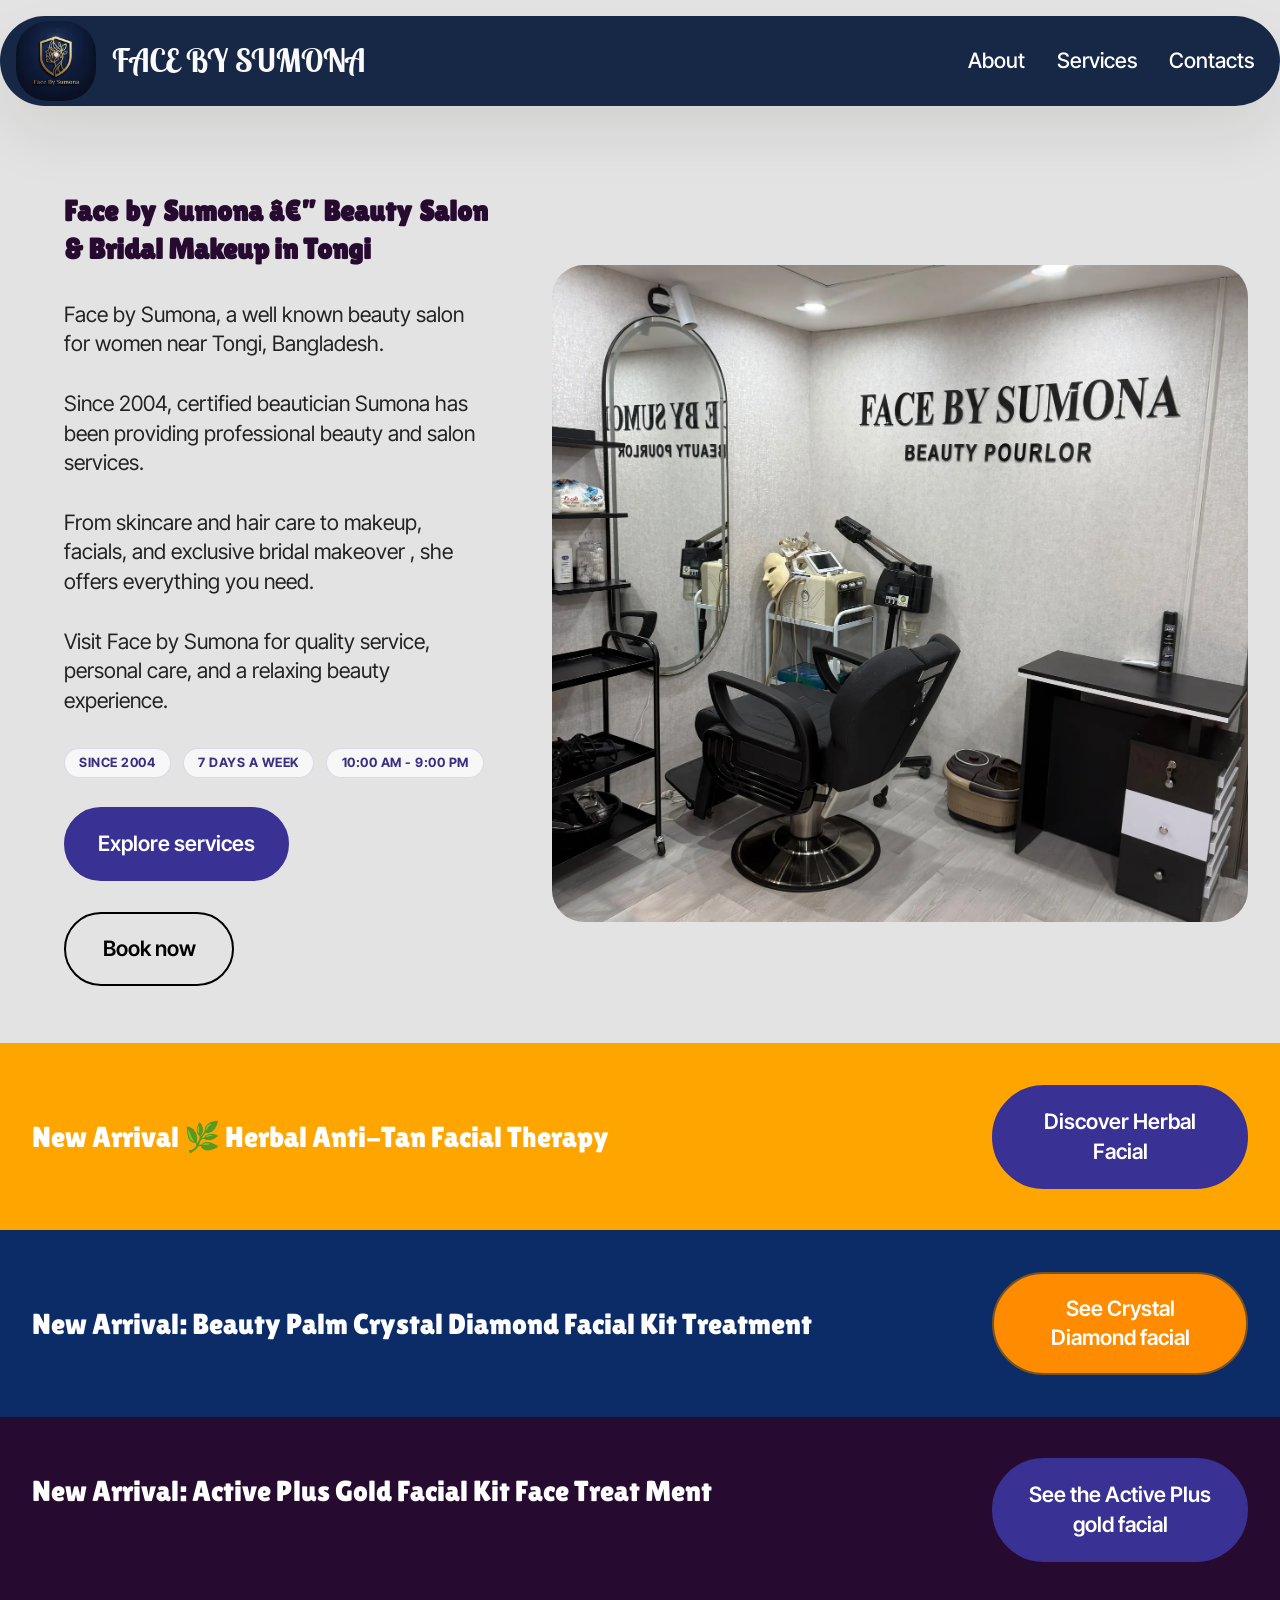
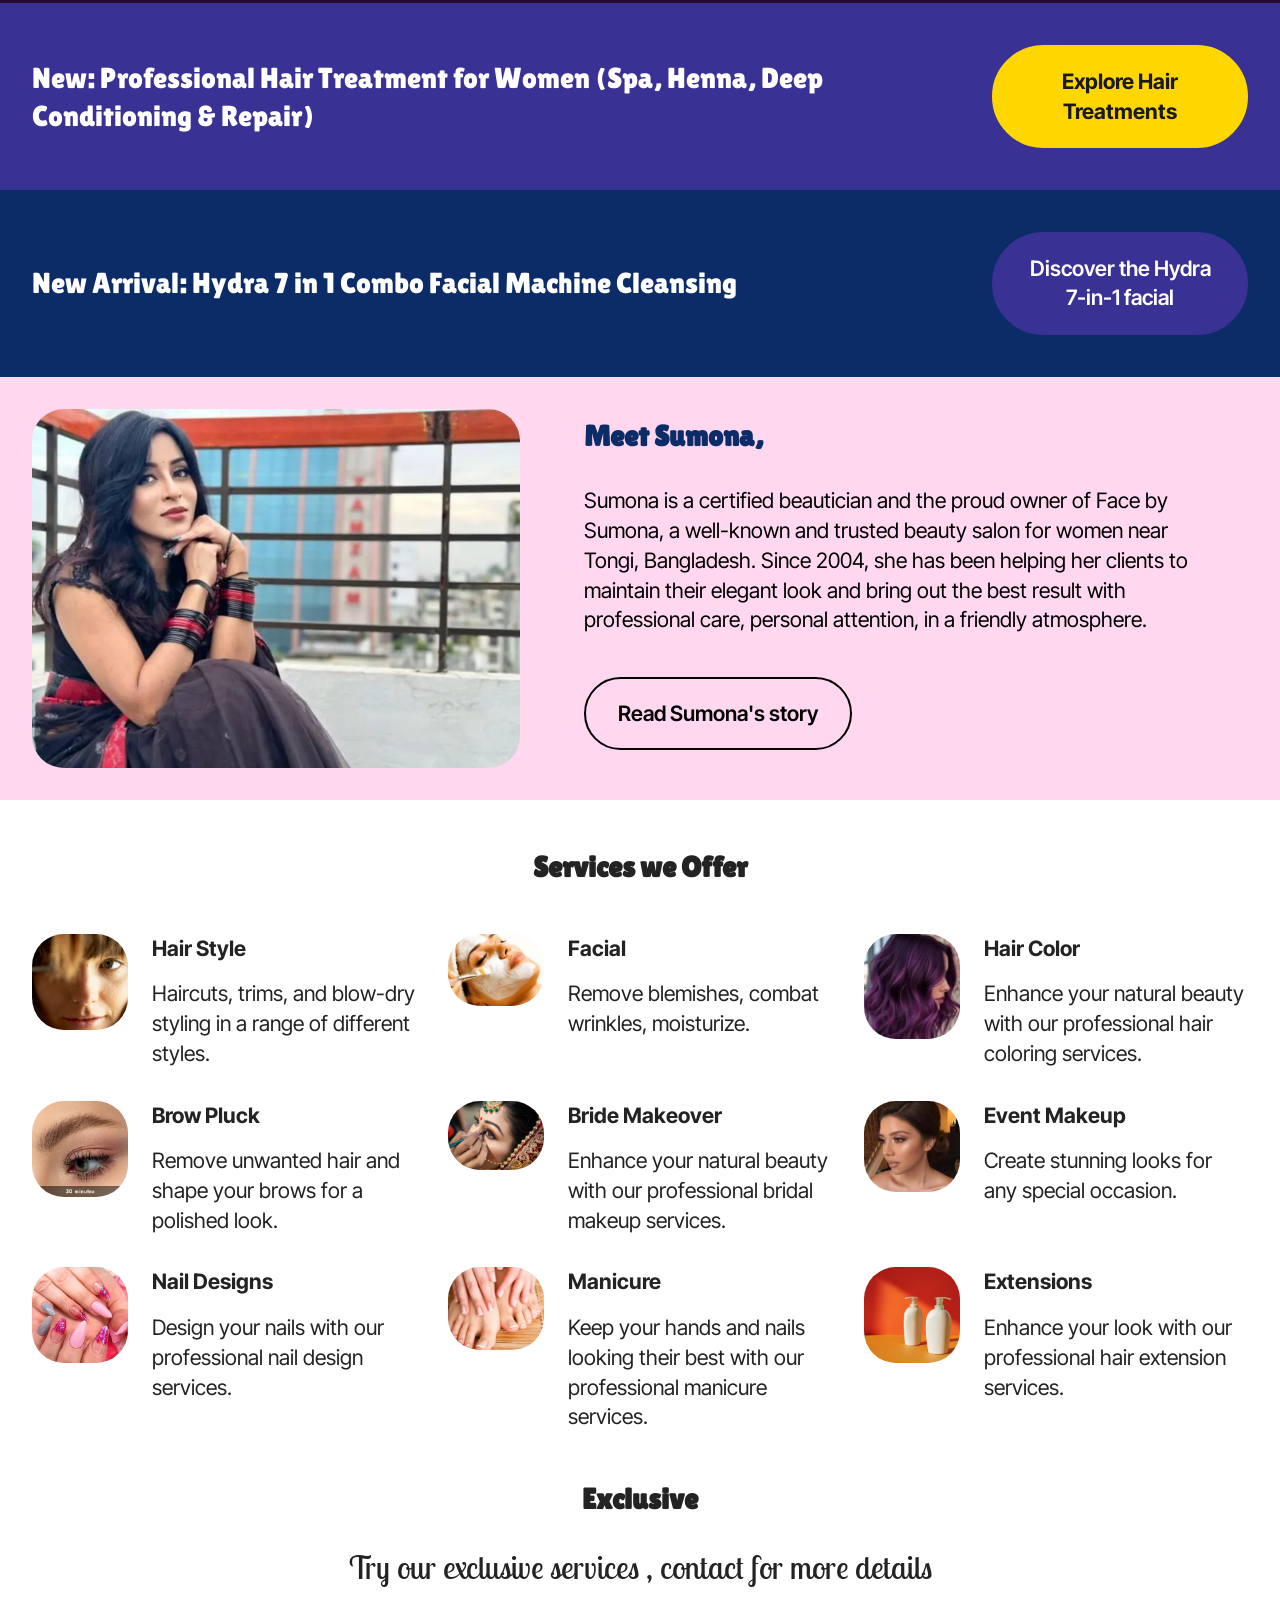
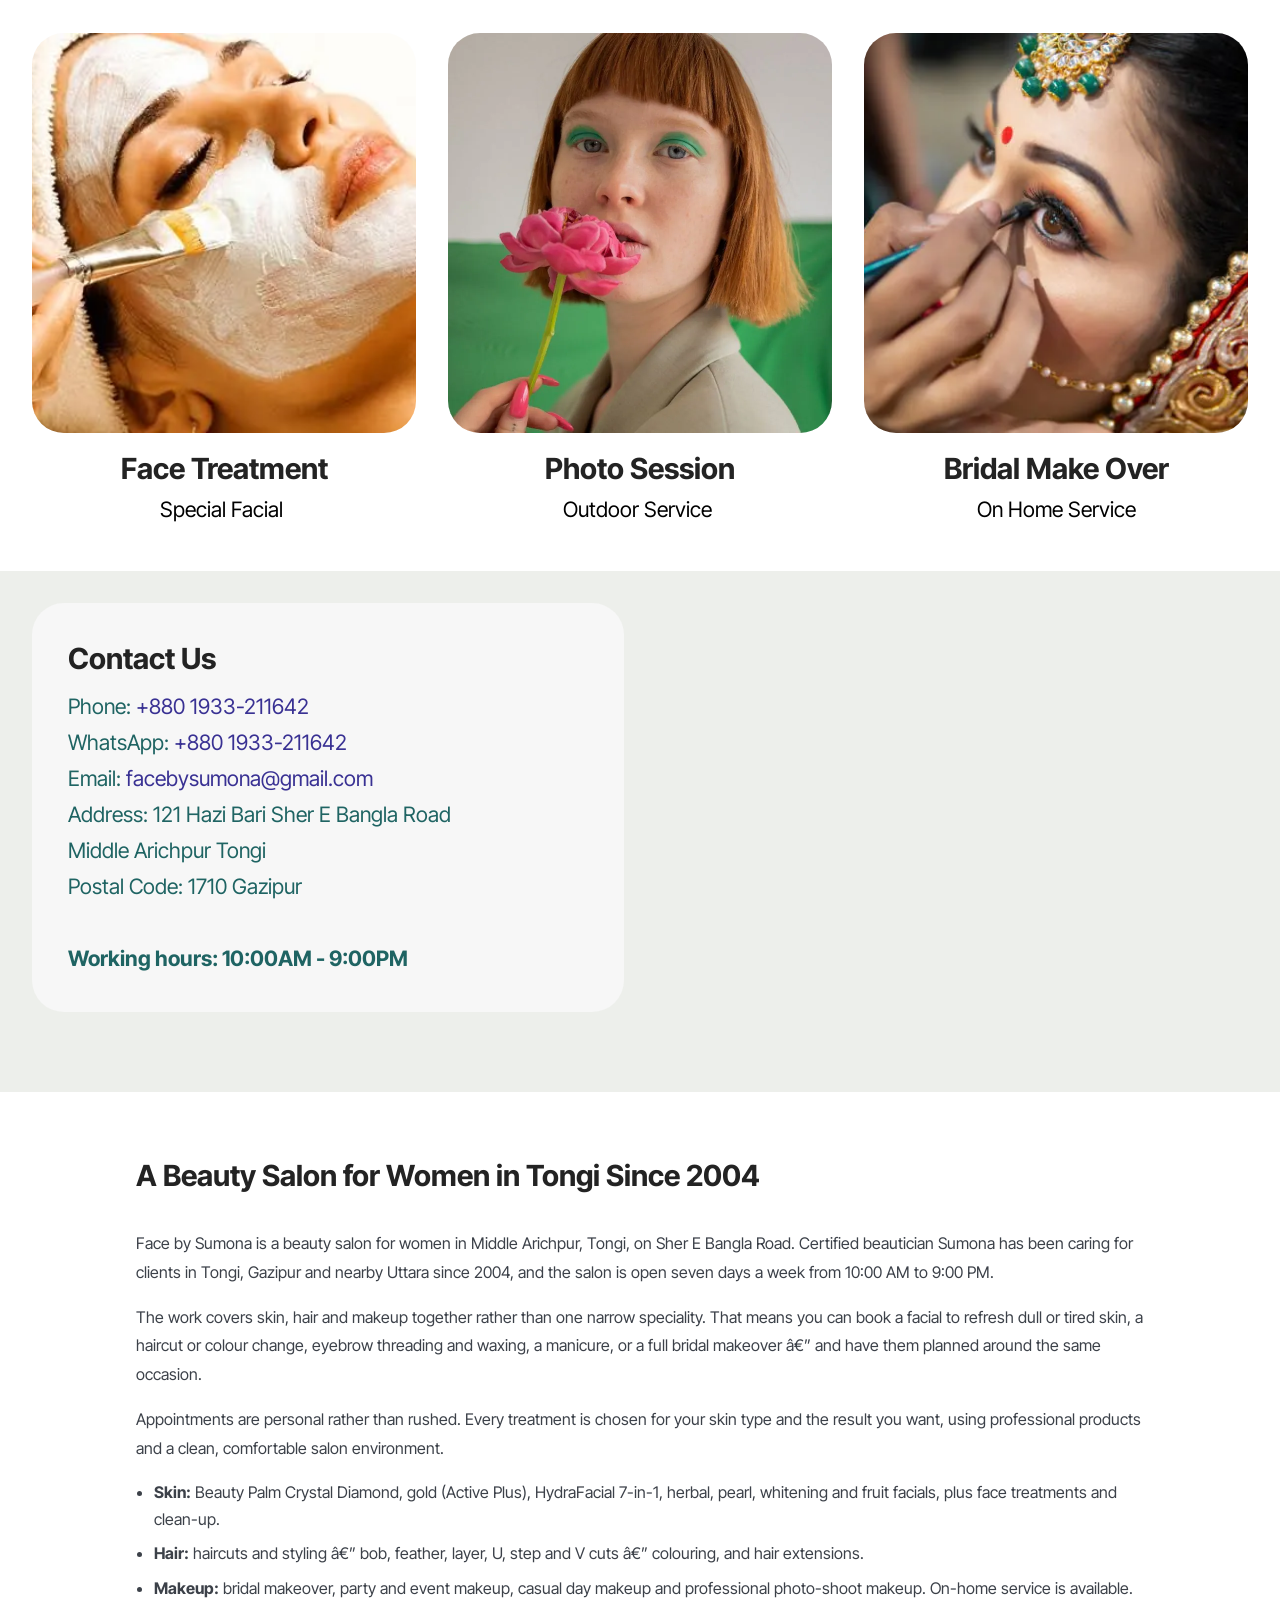
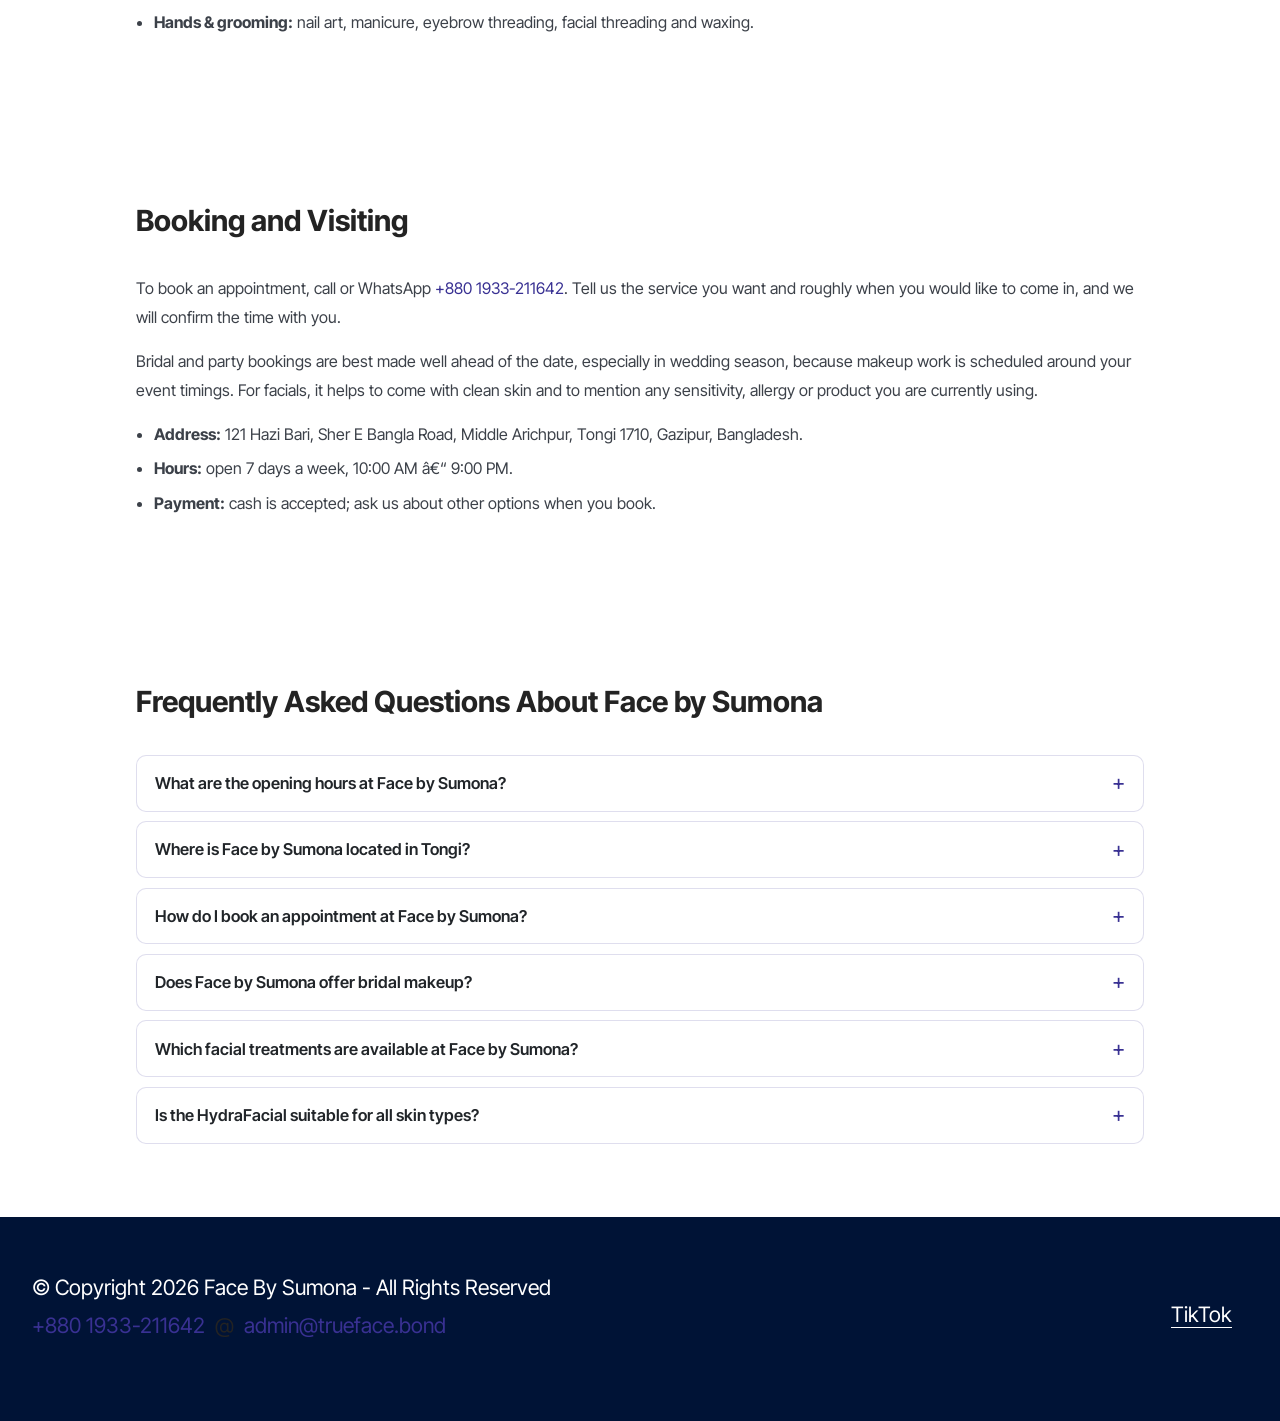
==== index.html @ 672dc18c "Update index.html" ====
<!DOCTYPE html>
<html lang="en">

<head>

  <script src="https://analytics.ahrefs.com/analytics.js" data-key="EdZCg92dt2ti6oQbNUxIqw" async></script><!-- Site made with Face by Sumona v6.1.12, https://# -->
  <meta charset="UTF-8">
  <meta http-equiv="X-UA-Compatible" content="IE=edge">
  <meta name="generator" content="Mobirise v6.1.12, #">
  <meta name="viewport" content="width=device-width, initial-scale=1, minimum-scale=1">
  <meta name="description"
    content="Certified beautician Sumona offers facial treatments, bridal makeover, hair styling and nail care in Middle Arichpur, Tongi. Open 7 days, 10am-9pm. Call today.">
  <style>
    /* --- SEO additions: breadcrumbs, FAQ accordion, owner notes --- */
    /* Any image with width/height attrs must scale proportionally; without
       this the responsive container constrains width while the attribute
       pins height, which distorts the picture. */
    img[height],
    img.w-100,
    img.d-block {
      height: auto;
    }

    /* Sits in normal flow BELOW the hero: the fixed navbar (z-index 1000) would
       otherwise paint over the top of this strip. */
    .fbs-breadcrumb {
      position: relative;
      z-index: 5;
      padding: 13px 16px 13px;
      background: #faf8f4;
      border-top: 1px solid rgba(57, 49, 147, .08);
      border-bottom: 1px solid rgba(57, 49, 147, .10);
    }

    .fbs-breadcrumb ol {
      list-style: none;
      display: flex;
      flex-wrap: wrap;
      gap: .4rem;
      margin: 0 auto;
      padding: 0;
      max-width: 1140px;
      font: 500 .82rem/1.6 "Inter Tight", system-ui, sans-serif;
    }

    .fbs-breadcrumb li+li::before {
      content: "\203A";
      margin: 0 .45rem;
      color: #9aa0a6;
    }

    .fbs-breadcrumb a {
      color: #393193;
      text-decoration: none;
    }

    .fbs-breadcrumb a:hover,
    .fbs-breadcrumb a:focus {
      text-decoration: underline;
    }

    .fbs-breadcrumb [aria-current="page"] {
      color: #5c6169;
    }

    .fbs-faq {
      width: 100%;
    }

    .fbs-faq details {
      border: 1px solid rgba(57, 49, 147, .16);
      border-radius: 10px;
      margin-bottom: .6rem;
      background: #fff;
      overflow: hidden;
    }

    .fbs-faq summary {
      cursor: pointer;
      padding: .95rem 1.1rem;
      font-weight: 600;
      font-size: 1.02rem;
      color: #212529;
      list-style: none;
      position: relative;
      padding-right: 2.6rem;
    }

    .fbs-faq summary::-webkit-details-marker {
      display: none;
    }

    .fbs-faq summary::after {
      content: "+";
      position: absolute;
      right: 1.1rem;
      top: 50%;
      transform: translateY(-50%);
      font-size: 1.35rem;
      line-height: 1;
      color: #393193;
      font-weight: 400;
    }

    .fbs-faq details[open] summary::after {
      content: "\2212";
    }

    .fbs-faq details[open] summary {
      border-bottom: 1px solid rgba(57, 49, 147, .12);
    }

    .fbs-faq .fbs-answer {
      padding: .9rem 1.1rem;
      margin: 0;
      font-size: .97rem;
      line-height: 1.75;
      color: #3c4149;
    }

    .fbs-faq summary:focus-visible {
      outline: 2px solid #393193;
      outline-offset: 2px;
    }

    .fbs-prose p {
      font-size: 1rem;
      line-height: 1.8;
      color: #3c4149;
    }

    .fbs-prose h3 {
      font-size: 1.28rem;
      margin: 1.6rem 0 .6rem;
      color: #212529;
    }

    .fbs-prose ul {
      padding-left: 1.15rem;
    }

    .fbs-prose li {
      margin-bottom: .45rem;
      line-height: 1.7;
      color: #3c4149;
    }

    .fbs-note {
      border-left: 4px solid #393193;
      background: #f4f3fb;
      padding: .95rem 1.1rem;
      border-radius: 0 8px 8px 0;
      margin: 1.2rem 0;
      font-size: .97rem;
      line-height: 1.7;
      color: #33384a;
    }

    .fbs-cta-row {
      display: flex;
      flex-wrap: wrap;
      gap: .7rem;
      margin-top: 1.4rem;
    }

    /* The added prose/FAQ blocks use custom cids, so the theme's per-section
       padding rule never matched them: every Mobirise section around them was
       inset from the page edge while these hugged it. Restore the standard
       vertical rhythm for these blocks only. */
    section.content13[class*="cid-"]:not([class*="cid-vv"]) {
      padding-top: 64px;
      padding-bottom: 64px;
    }

    /* Breadcrumb now sits directly beneath the fixed navbar, so clear its height. */
    .fbs-breadcrumb-top {
      margin-top: 106px;
    }

    @media (max-width: 767px) {
      .fbs-breadcrumb-top {
        margin-top: 78px;
      }
    }
  </style>
  <!-- ================= SEO: canonical + social + icons ================= -->
  <link rel="canonical" href="https://www.trueface.bond/">
  <meta name="robots" content="index, follow, max-image-preview:large, max-snippet:-1">
  <meta name="theme-color" content="#393193">
  <link rel="icon" href="favicon.ico" sizes="any">
  <link rel="icon" type="image/svg+xml" href="assets/favicon/favicon.svg">
  <link rel="icon" type="image/png" sizes="32x32" href="assets/favicon/favicon-32x32.png">
  <link rel="icon" type="image/png" sizes="16x16" href="assets/favicon/favicon-16x16.png">
  <link rel="apple-touch-icon" sizes="180x180" href="assets/favicon/apple-touch-icon.png">
  <meta property="og:type" content="website">
  <meta property="og:site_name" content="Face by Sumona">
  <meta property="og:locale" content="en_US">
  <meta property="og:title" content="Face by Sumona | Beauty Salon &amp; Bridal Makeup, Tongi">
  <meta property="og:description"
    content="Certified beautician Sumona offers facial treatments, bridal makeover, hair styling and nail care in Middle Arichpur, Tongi.">
  <meta property="og:url" content="https://www.trueface.bond/">
  <meta property="og:image" content="https://www.trueface.bond/assets/images/og-image.jpg">
  <meta property="og:image:width" content="1200">
  <meta property="og:image:height" content="630">
  <meta property="og:image:alt" content="Face by Sumona - beauty salon and bridal makeup in Tongi, Gazipur">
  <meta name="twitter:card" content="summary_large_image">
  <meta name="twitter:title" content="Face by Sumona | Beauty Salon &amp; Bridal Makeup, Tongi">
  <meta name="twitter:description"
    content="Certified beautician Sumona offers facial treatments, bridal makeover, hair styling and nail care in Middle Arichpur, Tongi.">
  <meta name="twitter:image" content="https://www.trueface.bond/assets/images/og-image.jpg">

  <!-- ================= STRUCTURED DATA (JSON-LD) =================
       OWNER ACTION REQUIRED - two values were intentionally left empty
       rather than guessed:
         1. "sameAs"  in the BeautySalon block is []. Add the salon's real
            profile URLs, e.g. ["https://www.facebook.com/<page>",
            "https://www.instagram.com/<handle>", "https://www.tiktok.com/@sumonaislam408"].
            (The TikTok URL on the live site is already confirmed.)
         2. "geo" is omitted entirely. Add it only with the verified
            latitude/longitude from the Google Business Profile pin:
               "geo": { "@type": "GeoCoordinates",
                        "latitude": 00.000000, "longitude": 00.000000 }
       Do not invent review counts or ratings - fabricated aggregateRating
       markup violates Google's structured data guidelines.
       ============================================================ -->
  <script type="application/ld+json">
{
  "@context": "https://schema.org",
  "@graph": [
    {
      "@type": "BeautySalon",
      "@id": "https://www.trueface.bond/#beautysalon",
      "name": "Face by Sumona",
      "alternateName": "Face By Sumona Beauty Salon",
      "url": "https://www.trueface.bond/",
      "logo": "https://www.trueface.bond/assets/images/ghostwriter-1789574933627.png",
      "image": [
        "https://www.trueface.bond/assets/images/img-20260916-wa0030.webp",
        "https://www.trueface.bond/assets/images/img-20260924-wa0008-1171x878.webp",
        "https://www.trueface.bond/assets/images/hydra-machine-combo-fbs-1280x960.webp"
      ],
      "description": "Face by Sumona is a beauty salon for women in Middle Arichpur, Tongi, Gazipur. Certified beautician Sumona has offered facial treatments, hair styling, makeup and bridal makeover since 2004.",
      "telephone": "+8801933211642",
      "email": "facebysumona@gmail.com",
      "foundingDate": "2004",
      "founder": {
        "@type": "Person",
        "name": "Sumona"
      },
      "address": {
        "@type": "PostalAddress",
        "streetAddress": "121 Hazi Bari, Sher E Bangla Road",
        "addressLocality": "Middle Arichpur, Tongi",
        "addressRegion": "Gazipur",
        "postalCode": "1710",
        "addressCountry": "BD"
      },
      "areaServed": [
        {
          "@type": "City",
          "name": "Tongi"
        },
        {
          "@type": "City",
          "name": "Gazipur"
        },
        {
          "@type": "City",
          "name": "Uttara"
        },
        {
          "@type": "City",
          "name": "Dhaka"
        }
      ],
      "openingHoursSpecification": [
        {
          "@type": "OpeningHoursSpecification",
          "dayOfWeek": "Monday",
          "opens": "10:00",
          "closes": "21:00"
        },
        {
          "@type": "OpeningHoursSpecification",
          "dayOfWeek": "Tuesday",
          "opens": "10:00",
          "closes": "21:00"
        },
        {
          "@type": "OpeningHoursSpecification",
          "dayOfWeek": "Wednesday",
          "opens": "10:00",
          "closes": "21:00"
        },
        {
          "@type": "OpeningHoursSpecification",
          "dayOfWeek": "Thursday",
          "opens": "10:00",
          "closes": "21:00"
        },
        {
          "@type": "OpeningHoursSpecification",
          "dayOfWeek": "Friday",
          "opens": "10:00",
          "closes": "21:00"
        },
        {
          "@type": "OpeningHoursSpecification",
          "dayOfWeek": "Saturday",
          "opens": "10:00",
          "closes": "21:00"
        },
        {
          "@type": "OpeningHoursSpecification",
          "dayOfWeek": "Sunday",
          "opens": "10:00",
          "closes": "21:00"
        }
      ],
      "currenciesAccepted": "BDT",
      "sameAs": [],
      "hasOfferCatalog": {
        "@type": "OfferCatalog",
        "name": "Beauty & Salon Services at Face by Sumona",
        "itemListElement": [
          {
            "@type": "Offer",
            "position": 1,
            "itemOffered": {
              "@type": "Service",
              "name": "Beauty Palm Crystal Diamond Facial",
              "description": "5-step crystal diamond facial kit that deeply cleanses, gently exfoliates, and nourishes tired skin for a luminous diamond glow."
            }
          },
          {
            "@type": "Offer",
            "position": 2,
            "itemOffered": {
              "@type": "Service",
              "name": "Gold Facial (Active Plus)",
              "description": "Active Plus gold facial helps refresh and brighten the skin, giving it a soft, radiant appearance."
            }
          },
          {
            "@type": "Offer",
            "position": 3,
            "itemOffered": {
              "@type": "Service",
              "name": "HydraFacial (7-in-1)",
              "description": "HydraFacial deeply cleanses pores, removes impurities, and delivers essential nutrients directly to the skin."
            }
          },
          {
            "@type": "Offer",
            "position": 3,
            "itemOffered": {
              "@type": "Service",
              "name": "Herbal Facial",
              "description": "An herbal facial uses gentle herbal ingredients to cleanse and soothe the skin."
            }
          },
          {
            "@type": "Offer",
            "position": 4,
            "itemOffered": {
              "@type": "Service",
              "name": "Pearl Facial",
              "description": "A pearl facial helps improve the skin's brightness and gives it a smooth, glowing look."
            }
          },
          {
            "@type": "Offer",
            "position": 5,
            "itemOffered": {
              "@type": "Service",
              "name": "Whitening Facial",
              "description": "Designed to cleanse dull-looking skin and improve its overall brightness."
            }
          },
          {
            "@type": "Offer",
            "position": 6,
            "itemOffered": {
              "@type": "Service",
              "name": "Fruit Facial",
              "description": "Fruit facials use fruit-based products to gently cleanse and nourish the skin."
            }
          },
          {
            "@type": "Offer",
            "position": 7,
            "itemOffered": {
              "@type": "Service",
              "name": "Haircut & Styling",
              "description": "Haircuts, trims, and blow-dry styling in a range of different styles."
            }
          },
          {
            "@type": "Offer",
            "position": 8,
            "itemOffered": {
              "@type": "Service",
              "name": "Hair Treatment for Women",
              "description": "Hair spa, henna conditioning, hair repair, and deep conditioning treatments to restore softness, health, and shine."
            }
          },
          {
            "@type": "Offer",
            "position": 9,
            "itemOffered": {
              "@type": "Service",
              "name": "Hair Colour",
              "description": "Professional hair colouring services to enhance your natural look."
            }
          },
          {
            "@type": "Offer",
            "position": 9,
            "itemOffered": {
              "@type": "Service",
              "name": "Bridal Makeover",
              "description": "Bridal makeup tailored to your style and outfit, including on-home service."
            }
          },
          {
            "@type": "Offer",
            "position": 10,
            "itemOffered": {
              "@type": "Service",
              "name": "Party & Event Makeup",
              "description": "Polished makeup for weddings, parties and special occasions."
            }
          },
          {
            "@type": "Offer",
            "position": 11,
            "itemOffered": {
              "@type": "Service",
              "name": "Nail Art & Manicure",
              "description": "Professional nail design and manicure services."
            }
          },
          {
            "@type": "Offer",
            "position": 12,
            "itemOffered": {
              "@type": "Service",
              "name": "Threading & Waxing",
              "description": "Eyebrow threading, facial threading and waxing services."
            }
          },
          {
            "@type": "Offer",
            "position": 13,
            "itemOffered": {
              "@type": "Service",
              "name": "Face Treatment",
              "description": "A special facial treatment that cleanses, refreshes and nourishes the skin."
            }
          }
        ]
      }
    },
    {
      "@type": "WebSite",
      "@id": "https://www.trueface.bond/#website",
      "url": "https://www.trueface.bond/",
      "name": "Face by Sumona",
      "inLanguage": "en",
      "publisher": {
        "@id": "https://www.trueface.bond/#beautysalon"
      }
    },
    {
      "@type": "WebPage",
      "@id": "https://www.trueface.bond/#webpage",
      "url": "https://www.trueface.bond/",
      "name": "Face by Sumona | Beauty Salon & Bridal Makeup, Tongi",
      "description": "Certified beautician Sumona offers facial treatments, bridal makeover, hair styling and nail care in Middle Arichpur, Tongi. Open 7 days, 10am-9pm. Call today.",
      "inLanguage": "en",
      "isPartOf": {
        "@id": "https://www.trueface.bond/#website"
      },
      "about": {
        "@id": "https://www.trueface.bond/#beautysalon"
      }
    },
    {
      "@type": "FAQPage",
      "@id": "https://www.trueface.bond/#faq",
      "mainEntity": [
        {
          "@type": "Question",
          "name": "What are the opening hours at Face by Sumona?",
          "acceptedAnswer": {
            "@type": "Answer",
            "text": "Face by Sumona is open 7 days a week, from 10:00 AM to 9:00 PM."
          }
        },
        {
          "@type": "Question",
          "name": "Where is Face by Sumona located in Tongi?",
          "acceptedAnswer": {
            "@type": "Answer",
            "text": "Face by Sumona is at 121 Hazi Bari, Sher E Bangla Road, Middle Arichpur, Tongi, Gazipur 1710, Bangladesh."
          }
        },
        {
          "@type": "Question",
          "name": "How do I book an appointment at Face by Sumona?",
          "acceptedAnswer": {
            "@type": "Answer",
            "text": "Call or WhatsApp +880 1933-211642, or send a message through the contact form on this website."
          }
        },
        {
          "@type": "Question",
          "name": "Does Face by Sumona offer bridal makeup?",
          "acceptedAnswer": {
            "@type": "Answer",
            "text": "Yes. Bridal makeover and party or event makeup are available, including on-home service."
          }
        },
        {
          "@type": "Question",
          "name": "Which facial treatments are available at Face by Sumona?",
          "acceptedAnswer": {
            "@type": "Answer",
            "text": "Gold (Active Plus), HydraFacial 7-in-1, herbal, pearl, whitening and fruit facials are all offered."
          }
        },
        {
          "@type": "Question",
          "name": "Is the HydraFacial suitable for all skin types?",
          "acceptedAnswer": {
            "@type": "Answer",
            "text": "The Hydra machine works differently for different skin types. People with sensitive or dry skin should patch test first and follow the recommended frequency to help reduce the risk of irritation."
          }
        }
      ]
    }
  ]
}
  </script>
  <!-- ================= /SEO ================= -->


  <title>Face by Sumona | Beauty Salon &amp; Bridal Makeup, Tongi</title>
  <link rel="stylesheet" href="assets/bootstrap/css/bootstrap.min.css">
  <link rel="stylesheet" href="assets/web/assets/gdpr-plugin/gdpr-styles.css">
  <link rel="stylesheet" href="assets/dropdown/css/style.css">
  <link rel="stylesheet" href="assets/theme/css/style.css">
  <link rel="preload" href="https://fonts.googleapis.com/css?family=Lobster+Two:400,400i,700,700i&display=swap"
    as="style" onload="this.onload=null;this.rel='stylesheet'">
  <noscript>
    <link rel="stylesheet" href="https://fonts.googleapis.com/css?family=Lobster+Two:400,400i,700,700i&display=swap">
  </noscript>
  <link rel="preload" href="https://fonts.googleapis.com/css?family=Lilita+One:400&display=swap" as="style"
    onload="this.onload=null;this.rel='stylesheet'">
  <noscript>
    <link rel="stylesheet" href="https://fonts.googleapis.com/css?family=Lilita+One:400&display=swap">
  </noscript>
  <link rel="preload"
    href="https://fonts.googleapis.com/css?family=Inter+Tight:100,200,300,400,500,600,700,800,900,100i,200i,300i,400i,500i,600i,700i,800i,900i&display=swap"
    as="style" onload="this.onload=null;this.rel='stylesheet'">
  <noscript>
    <link rel="stylesheet"
      href="https://fonts.googleapis.com/css?family=Inter+Tight:100,200,300,400,500,600,700,800,900,100i,200i,300i,400i,500i,600i,700i,800i,900i&display=swap">
  </noscript>
  <link rel="preload" as="style" href="assets/mobirise/css/mbr-additional.css?v=hUKf8i">
  <link rel="stylesheet" href="assets/mobirise/css/mbr-additional.css?v=hUKf8i" type="text/css">



<!-- Google tag (gtag.js) -->
<script async src="https://www.googletagmanager.com/gtag/js?id=G-GPD9XNZW9E"></script>
<script>
  window.dataLayer = window.dataLayer || [];
  function gtag(){dataLayer.push(arguments);}
  gtag('js', new Date());

  gtag('config', 'G-GPD9XNZW9E');
</script>
</head>

<body>

  <section data-bs-version="5.1" class="menu menu5 cid-vvpd3sa6Dy" once="menu" id="menu05-h">


    <nav class="navbar navbar-dropdown navbar-fixed-top navbar-expand-lg">
      <div class="container">
        <div class="navbar-brand">
          <span class="navbar-logo">

            <a href="/"><img src="assets/images/ghostwriter-1789574933627.png" alt="Face by Sumona logo"
                style="height: 5rem;" width="1024" height="1024" decoding="async"></a>

          </span>
          <span class="navbar-caption-wrap"><a class="navbar-caption new-font text-white display-1"
              href="https://www.trueface.bond">FACE BY SUMONA</a></span>
        </div>
        <button class="navbar-toggler" type="button" data-toggle="collapse" data-bs-toggle="collapse"
          data-target="#navbarSupportedContent" data-bs-target="#navbarSupportedContent"
          aria-controls="navbarNavAltMarkup" aria-expanded="false" aria-label="Toggle navigation">
          <div class="hamburger">
            <span></span>
            <span></span>
            <span></span>
            <span></span>
          </div>
        </button>
        <div class="collapse navbar-collapse" id="navbarSupportedContent">
          <ul class="navbar-nav nav-dropdown nav-right" data-app-modern-menu="true">
            <li class="nav-item">
              <a class="nav-link link text-secondary text-primary display-4" href="about.html">About</a>
            </li>
            <li class="nav-item">
              <a class="nav-link link text-secondary text-primary display-4" href="services.html"
                aria-expanded="false">Services</a>
            </li>
            <li class="nav-item">
              <a class="nav-link link text-secondary display-4" href="contact.html">Contacts</a>
            </li>
          </ul>

        </div>
      </div>
    </nav>
  </section>

  <section data-bs-version="5.1" class="header1 cid-vvoWuPn2aS" id="header01-d">





    <div class="container-fluid">
      <div class="row justify-content-center">
        <div class="col-12 col-md-12 col-lg-7 image-wrapper">
          <img class="w-100" src="assets/images/img-20260916-wa0030.webp"
            alt="Interior of Face by Sumona beauty salon in Tongi with a styling chair, mirror and facial treatment equipment"
            width="1600" height="1511" decoding="async">
        </div>
        <div class="col-12 col-lg col-md-12">
          <div class="text-wrapper align-left">
            <h1 class="mbr-section-title mbr-fonts-style mb-4 display-2"><strong>Face by Sumona â€” Beauty Salon &amp;
                Bridal Makeup in Tongi</strong></h1>
            <p class="mbr-text mbr-fonts-style mb-4 display-7">Face by Sumona, a well known beauty salon for women near
              Tongi, Bangladesh.
              <br>
              <br>Since 2004, certified beautician Sumona has been providing professional beauty and salon services.
              <br>
              <br>From skincare and hair care to makeup, facials, and exclusive bridal makeover , she offers everything
              you need.
              <br>
              <br>Visit Face by Sumona for quality service, personal care, and a relaxing beauty experience.
            </p>
            <div class="fbs-trust-row" aria-label="Key salon details">
              <span>Since 2004</span>
              <span>7 days a week</span>
              <span>10:00 AM - 9:00 PM</span>
            </div>
            <div class="mbr-section-btn align-left fbs-hero-actions">
              <a class="btn btn-primary display-7" href="services.html">Explore services</a>
              <a class="btn btn-success-outline display-7" href="contact.html">Book now</a>
            </div>
          </div>
        </div>
      </div>
    </div>
  </section>

  <section data-bs-version="5.1" class="features035 cid-vvYnhjvwjG" id="features035-herbal" style="background-color: orange;">
    <div class="container">
      <div class="row">
        <div class="col-12 col-lg-9 active">
          <div class="item-wrapper">
            <div class="card-box">

              <h4 class="card-text mbr-fonts-style display-2">New Arrival 🌿 Herbal Anti-Tan Facial Therapy

              </h4>
            </div>
          </div>
        </div>
        <div class="col-12 col-lg-3 active">
          <div class="mbr-section-btn"><a class="btn btn-primary display-7"
              style="background-color: green; border-color: green; color: white;"
              href="herbal-facial.html">Discover Herbal Facial</a></div>
        </div>
      </div>
    </div>
  </section>

  <section data-bs-version="5.1" class="features035 cid-vvYnhjvwjG" id="features035-diamond">
    <div class="container">
      <div class="row">
        <div class="col-12 col-lg-9 active">
          <div class="item-wrapper">
            <div class="card-box">
              <h4 class="card-text mbr-fonts-style display-2">New Arrival: Beauty Palm Crystal Diamond Facial Kit
                Treatment</h4>
            </div>
          </div>
        </div>
        <div class="col-12 col-lg-3 active">
          <div class="mbr-section-btn"><a class="btn display-7"
              style="background-color: #ff8c00; border-color: #7a5220; color: #fff;"
              href="beauty-palm-crystal-diamond-facial.html">See Crystal Diamond facial</a></div>
        </div>
      </div>
    </div>
  </section>

  <section data-bs-version="5.1" class="features035 cid-vvYn9xQ0Wk" id="features035-1q">




    <div class="container">
      <div class="row">
        <div class="col-12 col-lg-9 active">
          <div class="item-wrapper">
            <div class="card-box">
              <h3 class="card-text mbr-fonts-style display-2">New Arrival: Active Plus Gold Facial Kit Face Treat
                Ment&nbsp;<div>&nbsp; &nbsp; &nbsp; &nbsp; &nbsp; &nbsp; &nbsp; &nbsp; &nbsp; &nbsp; &nbsp; &nbsp;
                  &nbsp;</div>
              </h3>
            </div>
          </div>
        </div>
        <div class="col-12 col-lg-3 active">
          <div class="mbr-section-btn"><a class="btn btn-primary display-7" href="active-plus-face-treatment.html">See
              the Active Plus gold facial</a></div>
        </div>
      </div>
    </div>
  </section>

  <section data-bs-version="5.1" class="features035 cid-vvYnhjvwjG" id="features035-hair" style="background-color: #393193;">
    <div class="container">
      <div class="row">
        <div class="col-12 col-lg-9 active">
          <div class="item-wrapper">
            <div class="card-box">
              <h4 class="card-text mbr-fonts-style display-2" style="color: #ffffff;">New: Professional Hair Treatment for Women (Spa, Henna, Deep Conditioning &amp; Repair)</h4>
            </div>
          </div>
        </div>
        <div class="col-12 col-lg-3 active">
          <div class="mbr-section-btn"><a class="btn display-7"
              style="background-color: #ffd700; border-color: #ffd700; color: #1a1a1a; font-weight: 700;"
              href="hair-treatment.html">Explore Hair Treatments</a></div>
        </div>
      </div>
    </div>
  </section>

  <section data-bs-version="5.1" class="features035 cid-vvYnhjvwjG" id="features035-1r">




    <div class="container">
      <div class="row">
        <div class="col-12 col-lg-9 active">
          <div class="item-wrapper">
            <div class="card-box">
              <h4 class="card-text mbr-fonts-style display-2">New Arrival: Hydra 7 in 1 Combo Facial Machine Cleansing
              </h4>
            </div>
          </div>
        </div>
        <div class="col-12 col-lg-3 active">
          <div class="mbr-section-btn"><a class="btn btn-primary display-7"
              href="hydra-facial-parlor-tongi.html">Discover the Hydra 7-in-1 facial</a></div>
        </div>
      </div>
    </div>
  </section>


  <section data-bs-version="5.1" class="start article2 cid-vvp2u28xNv" id="article02-f">





    <div class="container">
      <div class="row justify-content-center">
        <div class="col-12 col-md-12 col-lg-5 image-wrapper">
          <img class="w-100" src="assets/images/img-20260924-wa0008-759x569.webp"
            alt="Sumona of Face by Sumona at the salon" width="720" height="530" loading="lazy" decoding="async">
        </div>
        <div class="col-12 col-md-12 col-lg">
          <div class="text-wrapper align-left">
            <h2 class="mbr-section-title mbr-fonts-style mb-4 display-2"><strong>Meet Sumona,&nbsp;</strong></h2>
            <p class="mbr-text align-left mbr-fonts-style mb-4 display-7">
              Sumona is a certified beautician and the proud owner of Face by Sumona, a well-known and trusted beauty
              salon for women near Tongi, Bangladesh. Since 2004, she has been helping her clients to maintain their
              elegant look and bring out the best result with professional care, personal attention, in a friendly
              atmosphere.
            </p>
            <div class="mbr-section-btn align-left mt-3"><a class="btn btn-success-outline display-7"
                href="about.html">Read Sumona's story</a></div>
          </div>
        </div>
      </div>
    </div>
  </section>

  <section data-bs-version="5.1" class="features15 cid-vvoOVWyvWw" id="features015-5">


    <div class="mbr-overlay" style="opacity: 0.5; background-color: rgb(255, 255, 255);">
    </div>
    <div class="container">
      <div class="row justify-content-center">
        <div class="col-12 content-head">
          <div class="mbr-section-head mb-5">
            <h2 class="mbr-section-title mbr-fonts-style align-center mb-0 display-2">
              <strong>Services we Offer</strong>
            </h2>

          </div>
        </div>
      </div>
      <div class="row">
        <div class="item features-without-image col-12 col-lg-4 active">
          <div class="item-wrapper">
            <div class="img-wrapper">
              <img src="assets/images/cee06ebf5b3a54af366e13.23976798-.webp"
                alt="Haircut and blow-dry styling at Face by Sumona" data-slide-to="0" data-bs-slide-to="0" width="1390"
                height="1390" loading="lazy" decoding="async">
            </div>
            <div class="card-box">
              <h3 class="card-title mbr-fonts-style mb-0 display-7"><strong>Hair Style</strong></h3>
              <p class="card-text mbr-fonts-style mt-3 display-7">Haircuts, trims, and blow-dry styling in a range of
                different styles.</p>
            </div>
          </div>
        </div>
        <div class="item features-without-image col-12 col-lg-4">
          <div class="item-wrapper">
            <div class="img-wrapper">
              <img src="assets/images/n4.webp" alt="Facial treatment being performed on a client at Face by Sumona"
                data-slide-to="1" data-bs-slide-to="1" width="432" height="325" loading="lazy" decoding="async">
            </div>
            <div class="card-box">
              <h3 class="card-title mbr-fonts-style mb-0 display-7"><strong>Facial</strong></h3>
              <p class="card-text mbr-fonts-style mt-3 display-7">Remove blemishes, combat wrinkles, moisturize.</p>
            </div>
          </div>
        </div>
        <div class="item features-without-image col-12 col-lg-4">
          <div class="item-wrapper">
            <div class="img-wrapper">
              <img src="assets/images/n2.webp" alt="Hair colouring service at Face by Sumona" data-bs-slide-to="2"
                data-slide-to="2" width="198" height="217" loading="lazy" decoding="async">
            </div>
            <div class="card-box">
              <h3 class="card-title mbr-fonts-style mb-0 display-7"><strong>Hair Color</strong></h3>
              <p class="card-text mbr-fonts-style mt-3 display-7">
                Enhance your natural beauty with our professional hair coloring services.
              </p>
            </div>
          </div>
        </div>
        <div class="item features-without-image col-12 col-lg-4">
          <div class="item-wrapper">
            <div class="img-wrapper">
              <img src="assets/images/images-6.webp" alt="Eyebrow threading and brow shaping service" data-slide-to="3"
                data-bs-slide-to="3" width="554" height="554" loading="lazy" decoding="async">
            </div>
            <div class="card-box">
              <h3 class="card-title mbr-fonts-style mb-0 display-7"><strong>Brow Pluck</strong></h3>
              <p class="card-text mbr-fonts-style mt-3 display-7">
                Remove unwanted hair and shape your brows for a polished look.
              </p>
            </div>
          </div>
        </div>
        <div class="item features-without-image col-12 col-lg-4">
          <div class="item-wrapper">
            <div class="img-wrapper">
              <img src="assets/images/n5.webp" alt="Bridal makeover with full makeup and jewellery" data-bs-slide-to="4"
                data-slide-to="4" width="545" height="396" loading="lazy" decoding="async">
            </div>
            <div class="card-box">
              <h3 class="card-title mbr-fonts-style mb-0 display-7"><strong>Bride Makeover</strong></h3>
              <p class="card-text mbr-fonts-style mt-3 display-7">
                Enhance your natural beauty with our professional bridal makeup services.
              </p>
            </div>
          </div>
        </div>
        <div class="item features-without-image col-12 col-lg-4">
          <div class="item-wrapper">
            <div class="img-wrapper">
              <img src="assets/images/images-3.webp" alt="Event makeup styling for a wedding or party" data-slide-to="5"
                data-bs-slide-to="5" width="234" height="224" loading="lazy" decoding="async">
            </div>
            <div class="card-box">
              <h3 class="card-title mbr-fonts-style mb-0 display-7"><strong>Event Makeup</strong></h3>
              <p class="card-text mbr-fonts-style mt-3 display-7">
                Create stunning looks for any special occasion.
              </p>
            </div>
          </div>
        </div>

        <div class="item features-without-image col-12 col-lg-4">
          <div class="item-wrapper">
            <div class="img-wrapper">
              <img src="assets/images/images-2.webp"
                alt="Close-up of pink and grey glittery almond-shaped manicured nails" data-bs-slide-to="6"
                data-slide-to="6" width="554" height="554" loading="lazy" decoding="async">
            </div>
            <div class="card-box">
              <h3 class="card-title mbr-fonts-style mb-0 display-7"><strong>Nail Designs</strong></h3>
              <p class="card-text mbr-fonts-style mt-3 display-7">
                Design your nails with our professional nail design services.
              </p>
            </div>
          </div>
        </div>
        <div class="item features-without-image col-12 col-lg-4">
          <div class="item-wrapper">
            <div class="img-wrapper">
              <img src="assets/images/images-1.webp"
                alt="Manicure service at Face by Sumona keeping hands and nails neat" data-bs-slide-to="7"
                data-slide-to="7" width="484" height="415" loading="lazy" decoding="async">
            </div>
            <div class="card-box">
              <h3 class="card-title mbr-fonts-style mb-0 display-7"><strong>Manicure</strong></h3>
              <p class="card-text mbr-fonts-style mt-3 display-7">
                Keep your hands and nails looking their best with our professional manicure services.
              </p>
            </div>
          </div>
        </div>
        <div class="item features-without-image col-12 col-lg-4">
          <div class="item-wrapper">
            <div class="img-wrapper">
              <img src="assets/images/shop2.webp" alt="White skincare pump bottles used in treatments"
                data-bs-slide-to="8" data-slide-to="8" width="600" height="600" loading="lazy" decoding="async">
            </div>
            <div class="card-box">
              <h3 class="card-title mbr-fonts-style mb-0 display-7">
                <strong>Extensions</strong>
              </h3>
              <p class="card-text mbr-fonts-style mt-3 display-7">
                Enhance your look with our professional hair extension services.
              </p>
            </div>
          </div>
        </div>
      </div>
    </div>
  </section>

  <section data-bs-version="5.1" class="people03 cid-vvoQjol6DY" id="people03-c">


    <div class="container">
      <div class="row justify-content-center">
        <div class="col-12 content-head">
          <div class="mbr-section-head mb-5">
            <h4 class="mbr-section-title mbr-fonts-style align-center mb-0 display-2"><strong>Exclusive</strong></h4>
            <h5 class="mbr-section-subtitle mbr-fonts-style align-center mt-4 display-1">
              Try our exclusive services , contact for more details</h5>
          </div>
        </div>
      </div>
      <div class="row">
        <div class="item features-image col-12 col-md-6 col-lg-4">
          <div class="item-wrapper">
            <div class="item-img mb-3">
              <img src="assets/images/images.webp" alt="Facial treatment at Face by Sumona in Tongi" title=""
                width="624" height="352" loading="lazy" decoding="async">
            </div>
            <div class="item-content align-left">
              <h5 class="item-title mbr-fonts-style display-5"><strong>Face Treatment</strong></h5>
              <h6 class="item-subtitle mbr-fonts-style mb-3 display-7">Special Facial&nbsp;</h6>

            </div>

          </div>
        </div>
        <div class="item features-image col-12 col-md-6 col-lg-4">
          <div class="item-wrapper">
            <div class="item-img mb-3">
              <img src="assets/images/team2.webp" alt="Outdoor photo session makeup service" title="" width="800"
                height="800" loading="lazy" decoding="async">
            </div>
            <div class="item-content align-left">
              <h5 class="item-title mbr-fonts-style display-5"><strong>Photo Session</strong></h5>
              <h6 class="item-subtitle mbr-fonts-style mb-3 display-7">Outdoor Service&nbsp;</h6>

            </div>

          </div>
        </div>
        <div class="item features-image col-12 col-md-6 col-lg-4">
          <div class="item-wrapper">
            <div class="item-img mb-3">
              <img src="assets/images/istockphoto-1336649728-612x612.webp"
                alt="Bridal makeover service for a wedding day" title="" width="612" height="408" loading="lazy"
                decoding="async">
            </div>
            <div class="item-content align-left">
              <h5 class="item-title mbr-fonts-style display-5"><strong>Bridal Make Over</strong></h5>
              <h6 class="item-subtitle mbr-fonts-style mb-3 display-7">On Home Service</h6>

            </div>

          </div>
        </div>
      </div>
    </div>
  </section>

  <section data-bs-version="5.1" class="contacts02 map1 cid-vvoQ2Mp5iR" id="contacts02-a">




    <div class="container">
      <div class="row justify-content-center">
        <div class="col-12 content-head">

        </div>
      </div>
      <div class="row justify-content-center">
        <div class="card col-12 col-md-12 col-lg-6">
          <div class="card-wrapper">
            <div class="text-wrapper">
              <h5 class="cardTitle mbr-fonts-style mb-2 display-5">
                <strong>Contact Us</strong>
              </h5>
              <ul class="list mbr-fonts-style display-7">
                <li class="mbr-text item-wrap">Phone: <a href="tel:+8801933211642">+880 1933-211642</a></li>
                <li class="mbr-text item-wrap">WhatsApp: <a href="https://wa.me/8801933211642" rel="noopener">+880
                    1933-211642</a></li>
                <li class="mbr-text item-wrap">Email: <a href="mailto:facebysumona@gmail.com">facebysumona@gmail.com</a>
                </li>
                <li class="mbr-text item-wrap">Address: 121 Hazi Bari Sher E Bangla Road</li>
                <li class="mbr-text item-wrap">Middle Arichpur Tongi </li>
                <li class="mbr-text item-wrap">Postal Code: 1710 Gazipur&nbsp;</li>
                <li class="mbr-text item-wrap"><br></li>
                <li class="mbr-text item-wrap"><strong>Working hours: 10:00AM - 9:00PM</strong></li>
              </ul>
            </div>
          </div>
        </div>
        <div class="map-wrapper col-md-12 col-lg-6">
          <div class="google-map"><iframe frameborder="0" style="border:0"
              src="https://www.google.com/maps/embed?pb=!1m18!1m12!1m3!1d3648.034423467939!2d90.406031!3d23.888398!2m3!1f0!2f0!3f0!3m2!1i1024!2i768!4f13.1!3m3!1m2!1s0x3755c5ad6238b837%3A0x18916e04df06877e!2sFace%20By%20Sumona!5e0!3m2!1sen!2sbd!4v1789598221072!5m2!1sen!2sbd"
              allowfullscreen=""></iframe></div>
        </div>
      </div>
    </div>
  </section>

  <section data-bs-version="5.1" class="content13 cid-a-beauty-salon-for-women" id="a-beauty-salon-for-women">
    <div class="container">
      <div class="row justify-content-center">
        <div class="col-md-12 col-lg-10">
          <h2 class="mbr-section-title mbr-fonts-style mb-4 display-5"><strong>A Beauty Salon for Women in Tongi Since
              2004</strong></h2>
          <div class="fbs-prose">
            <p>Face by Sumona is a beauty salon for women in Middle Arichpur, Tongi, on Sher E Bangla Road. Certified
              beautician Sumona has been caring for clients in Tongi, Gazipur and nearby Uttara since 2004, and the
              salon is open seven days a week from 10:00 AM to 9:00 PM.</p>
            <p>The work covers skin, hair and makeup together rather than one narrow speciality. That means you can book
              a facial to refresh dull or tired skin, a haircut or colour change, eyebrow threading and waxing, a
              manicure, or a full bridal makeover â€” and have them planned around the same occasion.</p>
            <p>Appointments are personal rather than rushed. Every treatment is chosen for your skin type and the result
              you want, using professional products and a clean, comfortable salon environment.</p>
            <ul>
              <li><strong>Skin:</strong> Beauty Palm Crystal Diamond, gold (Active Plus), HydraFacial 7-in-1, herbal,
                pearl, whitening and fruit facials, plus face treatments and clean-up.</li>
              <li><strong>Hair:</strong> haircuts and styling â€” bob, feather, layer, U, step and V cuts â€” colouring, and
                hair extensions.</li>
              <li><strong>Makeup:</strong> bridal makeover, party and event makeup, casual day makeup and professional
                photo-shoot makeup. On-home service is available.</li>
              <li><strong>Hands &amp; grooming:</strong> nail art, manicure, eyebrow threading, facial threading and
                waxing.</li>
            </ul>
          </div>
        </div>
      </div>
    </div>
  </section>

  <section data-bs-version="5.1" class="content13 cid-booking-and-visiting" id="booking-and-visiting">
    <div class="container">
      <div class="row justify-content-center">
        <div class="col-md-12 col-lg-10">
          <h2 class="mbr-section-title mbr-fonts-style mb-4 display-5"><strong>Booking and Visiting</strong></h2>
          <div class="fbs-prose">
            <p>To book an appointment, call or WhatsApp <a href="tel:+8801933211642">+880 1933-211642</a>. Tell us the
              service you want and roughly when you would like to come in, and we will confirm the time with you.</p>
            <p>Bridal and party bookings are best made well ahead of the date, especially in wedding season, because
              makeup work is scheduled around your event timings. For facials, it helps to come with clean skin and to
              mention any sensitivity, allergy or product you are currently using.</p>
            <ul>
              <li><strong>Address:</strong> 121 Hazi Bari, Sher E Bangla Road, Middle Arichpur, Tongi 1710, Gazipur,
                Bangladesh.</li>
              <li><strong>Hours:</strong> open 7 days a week, 10:00 AM â€“ 9:00 PM.</li>
              <li><strong>Payment:</strong> cash is accepted; ask us about other options when you book.</li>
            </ul>
          </div>
        </div>
      </div>
    </div>
  </section>

  <section data-bs-version="5.1" class="content13 cid-faq-home" id="faq-home">
    <div class="container">
      <div class="row justify-content-center">
        <div class="col-md-12 col-lg-10">
          <h2 class="mbr-section-title mbr-fonts-style mb-4 display-5"><strong>Frequently Asked Questions About Face by
              Sumona</strong></h2>
        </div>
      </div>
      <div class="row justify-content-center">
        <div class="col-md-12 col-lg-10">
          <div class="fbs-faq">
            <details>
              <summary>What are the opening hours at Face by Sumona?</summary>
              <p class="fbs-answer">Face by Sumona is open 7 days a week, from 10:00 AM to 9:00 PM.</p>
            </details>
            <details>
              <summary>Where is Face by Sumona located in Tongi?</summary>
              <p class="fbs-answer">Face by Sumona is at 121 Hazi Bari, Sher E Bangla Road, Middle Arichpur, Tongi,
                Gazipur 1710, Bangladesh.</p>
            </details>
            <details>
              <summary>How do I book an appointment at Face by Sumona?</summary>
              <p class="fbs-answer">Call or WhatsApp +880 1933-211642, or send a message through the contact form on
                this website.</p>
            </details>
            <details>
              <summary>Does Face by Sumona offer bridal makeup?</summary>
              <p class="fbs-answer">Yes. Bridal makeover and party or event makeup are available, including on-home
                service.</p>
            </details>
            <details>
              <summary>Which facial treatments are available at Face by Sumona?</summary>
              <p class="fbs-answer">Beauty Palm Crystal Diamond, Gold (Active Plus), HydraFacial 7-in-1, herbal, pearl,
                whitening and fruit facials are all offered.</p>
            </details>
            <details>
              <summary>Is the HydraFacial suitable for all skin types?</summary>
              <p class="fbs-answer">The Hydra machine works differently for different skin types. People with sensitive
                or dry skin should patch test first and follow the recommended frequency to help reduce the risk of
                irritation.</p>
            </details>
          </div>
        </div>
      </div>
    </div>
  </section>

  <section data-bs-version="5.1" class="footer2 cid-vw6xt4uFW7" once="footers" id="footer02-2a">





    <div class="container">
      <div class="row">
        <div class="col-12 col-lg-6 center mt-2 mb-3">
          <p class="mbr-fonts-style copyright mb-0 display-7">
            © Copyright 2026 Face By Sumona - All Rights Reserved
          </p>
          <p class="mbr-fonts-style display-7" style="margin-top:.5rem">
            <a href="tel:+8801933211642">+880 1933-211642</a> &nbsp;@&nbsp;
            <a href="mailto:facebysumona@gmail.com">admin@trueface.bond</a>
          </p>
        </div>
        <div class="col-12 col-lg-6 center">
          <div class="row-links mt-2 mb-3">
            <!-- OWNER ACTION REQUIRED - social profiles.
     The Instagram link on the old site pointed at an unrelated account and the
     two Facebook URLs were the same handle with a typo. They have been removed
     rather than guessed. Add the salon's real URLs here and in the "sameAs"
     array of the BeautySalon JSON-LD block above. -->
            <ul class="row-links-soc">




              <li class="row-links-soc-item mbr-fonts-style display-7">
                <a href="https://www.tiktok.com/@sumonaislam408" class="text-secondary text-primary">TikTok</a>
              </li>
            </ul>
          </div>
        </div>
      </div>
    </div>
  </section>

  <input name="cookieData" type="hidden" data-cookie-cookiesAlertType='false' data-cookie-customDialogSelector='null'
    data-cookie-colorText='#424a4d' data-cookie-colorBg='rgb(255, 255, 255)' data-cookie-opacityOverlay='0'
    data-cookie-bgOpacity='100' data-cookie-textButton='GOT IT' data-cookie-rejectText='REJECT'
    data-cookie-colorButton='#393193' data-cookie-rejectColor='#ffffff' data-cookie-colorLink='#424a4d'
    data-cookie-underlineLink='true' data-cookie-text="We use cookies to give you the best experience.">
<script src="assets/bootstrap/js/bootstrap.bundle.min.js"></script>
  <script src="assets/smoothscroll/smooth-scroll.js"></script>
  <script src="assets/ytplayer/index.js"></script>
  <script src="assets/dropdown/js/navbar-dropdown.js"></script>
  <script src="assets/theme/js/script.js"></script>
</body>

</html>
---- assets/web/assets/gdpr-plugin/gdpr-styles.css ----
.gdpr-block {
    padding: 10px;
    font-size: 14px;
    display: block;
    width: 100%;
    text-align: center;
}
.gdpr-block.covert {
	display: none;
}
.textGDPR {
    position: relative;
}
.gdpr-block label span.textGDPR input[name='gdpr']{
    width: 15px;
    height: 15px;
    margin: 0;
    position: absolute;
    top: 3px;
    left: -20px;
}
.gdpr-block label {
    color: #a7a7a7;
    vertical-align: middle;
    user-select: none;
    margin-bottom: 0;
}
---- assets/dropdown/css/style.css ----
.navbar-dropdown {
  left: 0;
  padding: 0;
  position: absolute;
  right: 0;
  top: 0;
  transition: all 0.45s ease;
  z-index: 1030;
  background: #282828; }
  .navbar-dropdown .navbar-logo {
    margin-right: 0.8rem;
    transition: margin 0.3s ease-in-out;
    vertical-align: middle; }
    .navbar-dropdown .navbar-logo img {
      height: 3.125rem;
      transition: all 0.3s ease-in-out; }
    .navbar-dropdown .navbar-logo.mbr-iconfont {
      font-size: 3.125rem;
      line-height: 3.125rem; }
  .navbar-dropdown .navbar-caption {
    font-weight: 700;
    white-space: normal;
    vertical-align: -4px;
    line-height: 3.125rem !important; }
    .navbar-dropdown .navbar-caption, .navbar-dropdown .navbar-caption:hover {
      color: inherit;
      text-decoration: none; }
  .navbar-dropdown .mbr-iconfont + .navbar-caption {
    vertical-align: -1px; }
  .navbar-dropdown.navbar-fixed-top {
    position: fixed; }
  .navbar-dropdown .navbar-brand span {
    vertical-align: -4px; }
  .navbar-dropdown.bg-color.transparent {
    background: none; }
  .navbar-dropdown.navbar-short .navbar-brand {
    padding: 0.625rem 0; }
    .navbar-dropdown.navbar-short .navbar-brand span {
      vertical-align: -1px; }
  .navbar-dropdown.navbar-short .navbar-caption {
    line-height: 2.375rem !important;
    vertical-align: -2px; }
  .navbar-dropdown.navbar-short .navbar-logo {
    margin-right: 0.5rem; }
    .navbar-dropdown.navbar-short .navbar-logo img {
      height: 2.375rem; }
    .navbar-dropdown.navbar-short .navbar-logo.mbr-iconfont {
      font-size: 2.375rem;
      line-height: 2.375rem; }
  .navbar-dropdown.navbar-short .mbr-table-cell {
    height: 3.625rem; }
  .navbar-dropdown .navbar-close {
    left: 0.6875rem;
    position: fixed;
    top: 0.75rem;
    z-index: 1000; }
  .navbar-dropdown .hamburger-icon {
    content: "";
    display: inline-block;
    vertical-align: middle;
    width: 16px;
    -webkit-box-shadow: 0 -6px 0 1px #282828,0 0 0 1px #282828,0 6px 0 1px #282828;
    -moz-box-shadow: 0 -6px 0 1px #282828,0 0 0 1px #282828,0 6px 0 1px #282828;
    box-shadow: 0 -6px 0 1px #282828,0 0 0 1px #282828,0 6px 0 1px #282828; }

.dropdown-menu .dropdown-toggle[data-toggle="dropdown-submenu"]::after {
  border-bottom: 0.35em solid transparent;
  border-left: 0.35em solid;
  border-right: 0;
  border-top: 0.35em solid transparent;
  margin-left: 0.3rem; }

.dropdown-menu .dropdown-item:focus {
  outline: 0; }

.nav-dropdown {
  font-size: 0.75rem;
  font-weight: 500;
  height: auto !important; }
  .nav-dropdown .nav-btn {
    padding-left: 1rem; }
  .nav-dropdown .link {
    margin: .667em 1.667em;
    font-weight: 500;
    padding: 0;
    transition: color .2s ease-in-out; }
    .nav-dropdown .link.dropdown-toggle {
      margin-right: 2.583em; }
      .nav-dropdown .link.dropdown-toggle::after {
        margin-left: .25rem;
        border-top: 0.35em solid;
        border-right: 0.35em solid transparent;
        border-left: 0.35em solid transparent;
        border-bottom: 0; }
      .nav-dropdown .link.dropdown-toggle[aria-expanded="true"] {
        margin: 0;
        padding: 0.667em 3.263em  0.667em 1.667em; }
  .nav-dropdown .link::after,
  .nav-dropdown .dropdown-item::after {
    color: inherit; }
  .nav-dropdown .btn {
    font-size: 0.75rem;
    font-weight: 700;
    letter-spacing: 0;
    margin-bottom: 0;
    padding-left: 1.25rem;
    padding-right: 1.25rem; }
  .nav-dropdown .dropdown-menu {
    border-radius: 0;
    border: 0;
    left: 0;
    margin: 0;
    padding-bottom: 1.25rem;
    padding-top: 1.25rem;
    position: relative; }
  .nav-dropdown .dropdown-submenu {
    margin-left: 0.125rem;
    top: 0; }
  .nav-dropdown .dropdown-item {
    font-weight: 500;
    line-height: 2;
    padding: 0.3846em 4.615em 0.3846em 1.5385em;
    position: relative;
    transition: color .2s ease-in-out, background-color .2s ease-in-out; }
    .nav-dropdown .dropdown-item::after {
      margin-top: -0.3077em;
      position: absolute;
      right: 1.1538em;
      top: 50%; }
    .nav-dropdown .dropdown-item:focus, .nav-dropdown .dropdown-item:hover {
      background: none; }

@media (max-width: 767px) {
  .nav-dropdown.navbar-toggleable-sm {
    bottom: 0;
    display: none;
    left: 0;
    overflow-x: hidden;
    position: fixed;
    top: 0;
    transform: translateX(-100%);
    -ms-transform: translateX(-100%);
    -webkit-transform: translateX(-100%);
    width: 18.75rem;
    z-index: 999; } }
.nav-dropdown.navbar-toggleable-xl {
  bottom: 0;
  display: none;
  left: 0;
  overflow-x: hidden;
  position: fixed;
  top: 0;
  transform: translateX(-100%);
  -ms-transform: translateX(-100%);
  -webkit-transform: translateX(-100%);
  width: 18.75rem;
  z-index: 999; }

.nav-dropdown-sm {
  display: block !important;
  overflow-x: hidden;
  overflow: auto;
  padding-top: 3.875rem; }
  .nav-dropdown-sm::after {
    content: "";
    display: block;
    height: 3rem;
    width: 100%; }
  .nav-dropdown-sm.collapse.in ~ .navbar-close {
    display: block !important; }
  .nav-dropdown-sm.collapsing, .nav-dropdown-sm.collapse.in {
    transform: translateX(0);
    -ms-transform: translateX(0);
    -webkit-transform: translateX(0);
    transition: all 0.25s ease-out;
    -webkit-transition: all 0.25s ease-out;
    background: #282828; }
  .nav-dropdown-sm.collapsing[aria-expanded="false"] {
    transform: translateX(-100%);
    -ms-transform: translateX(-100%);
    -webkit-transform: translateX(-100%); }
  .nav-dropdown-sm .nav-item {
    display: block;
    margin-left: 0 !important;
    padding-left: 0; }
  .nav-dropdown-sm .link,
  .nav-dropdown-sm .dropdown-item {
    border-top: 1px dotted rgba(255, 255, 255, 0.1);
    font-size: 0.8125rem;
    line-height: 1.6;
    margin: 0 !important;
    padding: 0.875rem 2.4rem 0.875rem 1.5625rem !important;
    position: relative;
    white-space: normal; }
    .nav-dropdown-sm .link:focus, .nav-dropdown-sm .link:hover,
    .nav-dropdown-sm .dropdown-item:focus,
    .nav-dropdown-sm .dropdown-item:hover {
      background: rgba(0, 0, 0, 0.2) !important;
      color: #c0a375; }
  .nav-dropdown-sm .nav-btn {
    position: relative;
    padding: 1.5625rem 1.5625rem 0 1.5625rem; }
    .nav-dropdown-sm .nav-btn::before {
      border-top: 1px dotted rgba(255, 255, 255, 0.1);
      content: "";
      left: 0;
      position: absolute;
      top: 0;
      width: 100%; }
    .nav-dropdown-sm .nav-btn + .nav-btn {
      padding-top: 0.625rem; }
      .nav-dropdown-sm .nav-btn + .nav-btn::before {
        display: none; }
  .nav-dropdown-sm .btn {
    padding: 0.625rem 0; }
  .nav-dropdown-sm .dropdown-toggle[data-toggle="dropdown-submenu"]::after {
    margin-left: .25rem;
    border-top: 0.35em solid;
    border-right: 0.35em solid transparent;
    border-left: 0.35em solid transparent;
    border-bottom: 0; }
  .nav-dropdown-sm .dropdown-toggle[data-toggle="dropdown-submenu"][aria-expanded="true"]::after {
    border-top: 0;
    border-right: 0.35em solid transparent;
    border-left: 0.35em solid transparent;
    border-bottom: 0.35em solid; }
  .nav-dropdown-sm .dropdown-menu {
    margin: 0;
    padding: 0;
    position: relative;
    top: 0;
    left: 0;
    width: 100%;
    border: 0;
    float: none;
    border-radius: 0;
    background: none; }
  .nav-dropdown-sm .dropdown-submenu {
    left: 100%;
    margin-left: 0.125rem;
    margin-top: -1.25rem;
    top: 0; }

.navbar-toggleable-sm .nav-dropdown .dropdown-menu {
  position: absolute; }

.navbar-toggleable-sm .nav-dropdown .dropdown-submenu {
  left: 100%;
  margin-left: 0.125rem;
  margin-top: -1.25rem;
  top: 0; }

.navbar-toggleable-sm.opened .nav-dropdown .dropdown-menu {
  position: relative; }

.navbar-toggleable-sm.opened .nav-dropdown .dropdown-submenu {
  left: 0;
  margin-left: 00rem;
  margin-top: 0rem;
  top: 0; }

.is-builder .nav-dropdown.collapsing {
  transition: none !important; }
---- assets/theme/css/style.css ----
@charset "UTF-8";
section {
  background-color: #ffffff;
}

body {
  font-style: normal;
  line-height: 1.5;
  font-weight: 400;
  color: #232323;
  position: relative;
}

button {
  background-color: transparent;
  border-color: transparent;
}

.fbs-trust-row {
  display: flex;
  flex-wrap: wrap;
  gap: 0.75rem;
  margin: 1.5rem 0 1.2rem;
}

.fbs-trust-row span {
  display: inline-flex;
  align-items: center;
  border: 1px solid rgba(57, 49, 147, 0.15);
  background: rgba(255, 255, 255, 0.7);
  color: #392f83;
  border-radius: 999px;
  padding: 0.5rem 0.9rem;
  font-size: 0.8rem;
  font-weight: 700;
  letter-spacing: 0.04em;
  text-transform: uppercase;
}

.fbs-hero-actions {
  display: flex;
  flex-wrap: wrap;
  gap: 0.75rem;
  margin-top: 1rem;
}

.fbs-hero-actions .btn {
  min-width: 170px;
}

.embla__button,
.carousel-control {
  background-color: #edefea !important;
  opacity: 0.8 !important;
  color: #464845 !important;
  border-color: #edefea !important;
}

.carousel .close,
.modalWindow .close {
  background-color: #edefea !important;
  color: #464845 !important;
  border-color: #edefea !important;
  opacity: 0.8 !important;
}

.carousel .close:hover,
.modalWindow .close:hover {
  opacity: 1 !important;
}

.carousel-indicators li {
  background-color: #edefea !important;
  border: 2px solid #464845 !important;
}

.carousel-indicators li:hover,
.carousel-indicators li:active {
  opacity: 0.8 !important;
}

.embla__button:hover,
.carousel-control:hover {
  background-color: #edefea !important;
  opacity: 1 !important;
}

.modalWindow-video-container {
  height: 80%;
}

section,
.container,
.container-fluid {
  position: relative;
  word-wrap: break-word;
}

a.mbr-iconfont:hover {
  text-decoration: none;
}

.article .lead p,
.article .lead ul,
.article .lead ol,
.article .lead pre,
.article .lead blockquote {
  margin-bottom: 0;
}

a {
  font-style: normal;
  font-weight: 400;
  cursor: pointer;
}
a, a:hover {
  text-decoration: none;
}

.mbr-section-title {
  font-style: normal;
  line-height: 1.3;
}

.mbr-section-subtitle {
  line-height: 1.3;
}

.mbr-text {
  font-style: normal;
  line-height: 1.7;
}

h1,
h2,
h3,
h4,
h5,
h6,
.display-1,
.display-2,
.display-4,
.display-5,
.display-7,
span,
p,
a {
  line-height: 1;
  word-break: break-word;
  word-wrap: break-word;
  font-weight: 400;
}

b,
strong {
  font-weight: bold;
}

input:-webkit-autofill, input:-webkit-autofill:hover, input:-webkit-autofill:focus, input:-webkit-autofill:active {
  transition-delay: 9999s;
  -webkit-transition-property: background-color, color;
  transition-property: background-color, color;
}

textarea[type=hidden] {
  display: none;
}

section {
  background-position: 50% 50%;
  background-repeat: no-repeat;
  background-size: cover;
}
section .mbr-background-video,
section .mbr-background-video-preview {
  position: absolute;
  bottom: 0;
  left: 0;
  right: 0;
  top: 0;
}

.hidden {
  visibility: hidden;
}

.mbr-z-index20 {
  z-index: 20;
}

/*! Base colors */
.mbr-white {
  color: #ffffff;
}

.mbr-black {
  color: #111111;
}

.mbr-bg-white {
  background-color: #ffffff;
}

.mbr-bg-black {
  background-color: #000000;
}

/*! Text-aligns */
.align-left {
  text-align: left;
}

.align-center {
  text-align: center;
}

.align-right {
  text-align: right;
}

/*! Font-weight  */
.mbr-light {
  font-weight: 300;
}

.mbr-regular {
  font-weight: 400;
}

.mbr-semibold {
  font-weight: 500;
}

.mbr-bold {
  font-weight: 700;
}

/*! Media  */
.media-content {
  flex-basis: 100%;
}

.media-container-row {
  display: flex;
  flex-direction: row;
  flex-wrap: wrap;
  justify-content: center;
  align-content: center;
  align-items: start;
}
.media-container-row .media-size-item {
  width: 400px;
}

.media-container-column {
  display: flex;
  flex-direction: column;
  flex-wrap: wrap;
  justify-content: center;
  align-content: center;
  align-items: stretch;
}
.media-container-column > * {
  width: 100%;
}

@media (min-width: 992px) {
  .media-container-row {
    flex-wrap: nowrap;
  }
}
figure {
  margin-bottom: 0;
  overflow: hidden;
}

figure[mbr-media-size] {
  transition: width 0.1s;
}

img,
iframe {
  display: block;
  width: 100%;
}

.card {
  background-color: transparent;
  border: none;
}

.card-box {
  width: 100%;
}

.card-img {
  text-align: center;
  flex-shrink: 0;
  -webkit-flex-shrink: 0;
}

.media {
  max-width: 100%;
  margin: 0 auto;
}

.mbr-figure {
  align-self: center;
}

.media-container > div {
  max-width: 100%;
}

.mbr-figure img,
.card-img img {
  width: 100%;
}

@media (max-width: 991px) {
  .media-size-item {
    width: auto !important;
  }
  .media {
    width: auto;
  }
  .mbr-figure {
    width: 100% !important;
  }
}
/*! Buttons */
.mbr-section-btn {
  margin-left: -0.6rem;
  margin-right: -0.6rem;
  font-size: 0;
}

.btn {
  font-weight: 600;
  border-width: 1px;
  font-style: normal;
  margin: 0.6rem 0.6rem;
  white-space: normal;
  transition: all 0.2s ease-in-out;
  display: inline-flex;
  align-items: center;
  justify-content: center;
  word-break: break-word;
}

.btn-sm {
  font-weight: 600;
  letter-spacing: 0px;
  transition: all 0.3s ease-in-out;
}

.btn-md {
  font-weight: 600;
  letter-spacing: 0px;
  transition: all 0.3s ease-in-out;
}

.btn-lg {
  font-weight: 600;
  letter-spacing: 0px;
  transition: all 0.3s ease-in-out;
}

.btn-form {
  margin: 0;
}
.btn-form:hover {
  cursor: pointer;
}

nav .mbr-section-btn {
  margin-left: 0rem;
  margin-right: 0rem;
}

/*! Btn icon margin */
.btn .mbr-iconfont,
.btn.btn-sm .mbr-iconfont {
  order: 1;
  cursor: pointer;
  margin-left: 0.5rem;
  vertical-align: sub;
}

.btn.btn-md .mbr-iconfont,
.btn.btn-md .mbr-iconfont {
  margin-left: 0.8rem;
}

.mbr-regular {
  font-weight: 400;
}

.mbr-semibold {
  font-weight: 500;
}

.mbr-bold {
  font-weight: 700;
}

[type=submit] {
  -webkit-appearance: none;
}

/*! Full-screen */
.mbr-fullscreen .mbr-overlay {
  min-height: 100vh;
}

.mbr-fullscreen {
  display: flex;
  display: -moz-flex;
  display: -ms-flex;
  display: -o-flex;
  align-items: center;
  min-height: 100vh;
  padding-top: 3rem;
  padding-bottom: 3rem;
}

/*! Map */
.map {
  height: 25rem;
  position: relative;
}
.map iframe {
  width: 100%;
  height: 100%;
}

/*! Scroll to top arrow */
.mbr-arrow-up {
  bottom: 25px;
  right: 90px;
  position: fixed;
  text-align: right;
  z-index: 5000;
  color: #ffffff;
  font-size: 22px;
}

.mbr-arrow-up a {
  background: rgba(0, 0, 0, 0.2);
  border-radius: 50%;
  color: #fff;
  display: inline-block;
  height: 60px;
  width: 60px;
  border: 2px solid #fff;
  outline-style: none !important;
  position: relative;
  text-decoration: none;
  transition: all 0.3s ease-in-out;
  cursor: pointer;
  text-align: center;
}
.mbr-arrow-up a:hover {
  background-color: rgba(0, 0, 0, 0.4);
}
.mbr-arrow-up a i {
  line-height: 60px;
}

.mbr-arrow-up-icon {
  display: block;
  color: #fff;
}

.mbr-arrow-up-icon::before {
  content: "›";
  display: inline-block;
  font-family: serif;
  font-size: 22px;
  line-height: 1;
  font-style: normal;
  position: relative;
  top: 6px;
  left: -4px;
  transform: rotate(-90deg);
}

/*! Arrow Down */
.mbr-arrow {
  position: absolute;
  bottom: 45px;
  left: 50%;
  width: 60px;
  height: 60px;
  cursor: pointer;
  background-color: rgba(80, 80, 80, 0.5);
  border-radius: 50%;
  transform: translateX(-50%);
}
@media (max-width: 767px) {
  .mbr-arrow {
    display: none;
  }
}
.mbr-arrow > a {
  display: inline-block;
  text-decoration: none;
  outline-style: none;
  animation: arrowdown 1.7s ease-in-out infinite;
  color: #ffffff;
}
.mbr-arrow > a > i {
  position: absolute;
  top: -2px;
  left: 15px;
  font-size: 2rem;
}

#scrollToTop a i::before {
  content: "";
  position: absolute;
  display: block;
  border-bottom: 2.5px solid #fff;
  border-left: 2.5px solid #fff;
  width: 27.8%;
  height: 27.8%;
  left: 50%;
  top: 51%;
  transform: translateY(-30%) translateX(-50%) rotate(135deg);
}

@keyframes arrowdown {
  0% {
    transform: translateY(0px);
  }
  50% {
    transform: translateY(-5px);
  }
  100% {
    transform: translateY(0px);
  }
}
@media (max-width: 500px) {
  .mbr-arrow-up {
    left: 0;
    right: 0;
    text-align: center;
  }
}
/*Gradients animation*/
@keyframes gradient-animation {
  from {
    background-position: 0% 100%;
    animation-timing-function: ease-in-out;
  }
  to {
    background-position: 100% 0%;
    animation-timing-function: ease-in-out;
  }
}
.bg-gradient {
  background-size: 200% 200%;
  animation: gradient-animation 5s infinite alternate;
  -webkit-animation: gradient-animation 5s infinite alternate;
}

.menu .navbar-brand {
  display: -webkit-flex;
}
.menu .navbar-brand span {
  display: flex;
  display: -webkit-flex;
}
.menu .navbar-brand .navbar-caption-wrap {
  display: -webkit-flex;
}
.menu .navbar-brand .navbar-logo img {
  display: -webkit-flex;
  width: auto;
}
@media (min-width: 768px) and (max-width: 991px) {
  .menu .navbar-toggleable-sm .navbar-nav {
    display: -ms-flexbox;
  }
}
@media (max-width: 991px) {
  .menu .navbar-collapse {
    max-height: 93.5vh;
  }
  .menu .navbar-collapse.show {
    overflow: auto;
  }
}
@media (min-width: 992px) {
  .menu .navbar-nav.nav-dropdown {
    display: -webkit-flex;
  }
  .menu .navbar-toggleable-sm .navbar-collapse {
    display: -webkit-flex !important;
  }
  .menu .collapsed .navbar-collapse {
    max-height: 93.5vh;
  }
  .menu .collapsed .navbar-collapse.show {
    overflow: auto;
  }
}
@media (max-width: 767px) {
  .menu .navbar-collapse {
    max-height: 80vh;
  }
}

.nav-link .mbr-iconfont {
  margin-right: 0.5rem;
}

.navbar {
  display: -webkit-flex;
  -webkit-flex-wrap: wrap;
  -webkit-align-items: center;
  -webkit-justify-content: space-between;
}

.navbar-collapse {
  -webkit-flex-basis: 100%;
  -webkit-flex-grow: 1;
  -webkit-align-items: center;
}

.nav-dropdown .link {
  padding: 0.667em 1.667em !important;
  margin: 0 !important;
}

.nav {
  display: -webkit-flex;
  -webkit-flex-wrap: wrap;
}

.row {
  display: -webkit-flex;
  -webkit-flex-wrap: wrap;
}

.justify-content-center {
  -webkit-justify-content: center;
}

.form-inline {
  display: -webkit-flex;
}

.card-wrapper {
  -webkit-flex: 1;
}

.carousel-control {
  z-index: 10;
  display: -webkit-flex;
}

.carousel-controls {
  display: -webkit-flex;
}

.media {
  display: -webkit-flex;
}

.form-group:focus {
  outline: none;
}

.jq-selectbox__select {
  padding: 7px 0;
  position: relative;
}

.jq-selectbox__dropdown {
  overflow: hidden;
  border-radius: 10px;
  position: absolute;
  top: 100%;
  left: 0 !important;
  width: 100% !important;
}

.jq-selectbox__trigger-arrow {
  right: 0;
  transform: translateY(-50%);
}

.jq-selectbox li {
  padding: 1.07em 0.5em;
}

input[type=range] {
  padding-left: 0 !important;
  padding-right: 0 !important;
}

.modal-dialog,
.modal-content {
  height: 100%;
}

.modal-dialog .carousel-inner {
  height: calc(100vh - 1.75rem);
}
@media (max-width: 575px) {
  .modal-dialog .carousel-inner {
    height: calc(100vh - 1rem);
  }
}

.carousel-item {
  text-align: center;
}

.carousel-item img {
  margin: auto;
}

.navbar-toggler {
  align-self: flex-start;
  padding: 0.25rem 0.75rem;
  font-size: 1.25rem;
  line-height: 1;
  background: transparent;
  border: 1px solid transparent;
  border-radius: 0.25rem;
}

.navbar-toggler:focus,
.navbar-toggler:hover {
  text-decoration: none;
  box-shadow: none;
}

.navbar-toggler-icon {
  display: inline-block;
  width: 1.5em;
  height: 1.5em;
  vertical-align: middle;
  content: "";
  background: no-repeat center center;
  background-size: 100% 100%;
}

.navbar-toggler-left {
  position: absolute;
  left: 1rem;
}

.navbar-toggler-right {
  position: absolute;
  right: 1rem;
}

.card-img {
  width: auto;
}

.menu .navbar.collapsed:not(.beta-menu) {
  flex-direction: column;
}

.carousel-item.active,
.carousel-item-next,
.carousel-item-prev {
  display: flex;
}

.note-air-layout .dropup .dropdown-menu,
.note-air-layout .navbar-fixed-bottom .dropdown .dropdown-menu {
  bottom: initial !important;
}

html,
body {
  height: auto;
  min-height: 100vh;
}

.dropup .dropdown-toggle::after {
  display: none;
}

.form-asterisk {
  font-family: initial;
  position: absolute;
  top: -2px;
  font-weight: normal;
}

.form-control-label {
  position: relative;
  cursor: pointer;
  margin-bottom: 0.357em;
  padding: 0;
}

.alert {
  color: #ffffff;
  border-radius: 0;
  border: 0;
  font-size: 1.1rem;
  line-height: 1.5;
  margin-bottom: 1.875rem;
  padding: 1.25rem;
  position: relative;
  text-align: center;
}
.alert.alert-form::after {
  background-color: inherit;
  bottom: -7px;
  content: "";
  display: block;
  height: 14px;
  left: 50%;
  margin-left: -7px;
  position: absolute;
  transform: rotate(45deg);
  width: 14px;
}

.form-control {
  background-color: #ffffff;
  background-clip: border-box;
  color: #232323;
  line-height: 1rem !important;
  height: auto;
  padding: 1.2rem 2rem;
  transition: border-color 0.25s ease 0s;
  border: 1px solid transparent !important;
  border-radius: 4px;
  box-shadow: rgba(0, 0, 0, 0.07) 0px 1px 1px 0px, rgba(0, 0, 0, 0.07) 0px 1px 3px 0px, rgba(0, 0, 0, 0.03) 0px 0px 0px 1px;
}
.form-active .form-control:invalid {
  border-color: red;
}

.row > * {
  padding-right: 1rem;
  padding-left: 1rem;
}

form .row {
  margin-left: -0.6rem;
  margin-right: -0.6rem;
}
form .row [class*=col] {
  padding-left: 0.6rem;
  padding-right: 0.6rem;
}

form .mbr-section-btn {
  padding-left: 0.6rem;
  padding-right: 0.6rem;
}

form .form-check-input {
  margin-top: 0.5;
}

textarea.form-control {
  line-height: 1.5rem !important;
}

.form-group {
  margin-bottom: 1.2rem;
}

.form-control,
form .btn {
  min-height: 48px;
}

.gdpr-block label span.textGDPR input[name=gdpr] {
  top: 7px;
}

.form-control:focus {
  box-shadow: none;
}

:focus {
  outline: none;
}

.mbr-overlay {
  background-color: #000;
  bottom: 0;
  left: 0;
  opacity: 0.5;
  position: absolute;
  right: 0;
  top: 0;
  z-index: 0;
  pointer-events: none;
}

blockquote {
  font-style: italic;
  padding: 3rem;
  font-size: 1.09rem;
  position: relative;
  border-left: 3px solid;
}

ul,
ol,
pre,
blockquote {
  margin-bottom: 2.3125rem;
}

.mt-4 {
  margin-top: 2rem !important;
}

.mb-4 {
  margin-bottom: 2rem !important;
}

.container,
.container-fluid {
  padding-left: 16px;
  padding-right: 16px;
}

.row {
  margin-left: -16px;
  margin-right: -16px;
}
.row > [class*=col] {
  padding-left: 16px;
  padding-right: 16px;
}

@media (min-width: 992px) {
  .container-fluid {
    padding-left: 32px;
    padding-right: 32px;
  }
}
@media (max-width: 991px) {
  .mbr-container {
    padding-left: 16px;
    padding-right: 16px;
  }
}
.app-video-wrapper > img {
  opacity: 1;
}

.app-video-wrapper {
  background: transparent;
}

.item {
  position: relative;
}

.dropdown-menu .dropdown-menu {
  left: 100%;
}

.dropdown-item + .dropdown-menu {
  display: none;
}

.dropdown-item:hover + .dropdown-menu,
.dropdown-menu:hover {
  display: block;
}

@media (min-aspect-ratio: 16/9) {
  .mbr-video-foreground {
    height: 300% !important;
    top: -100% !important;
  }
}
@media (max-aspect-ratio: 16/9) {
  .mbr-video-foreground {
    width: 300% !important;
    left: -100% !important;
  }
}.engine {
	position: absolute;
	text-indent: -2400px;
	text-align: center;
	padding: 0;
	top: 0;
	left: -2400px;
}
---- assets/mobirise/css/mbr-additional.css ----
.btn {
  border-width: 2px;
}
img,
.card-wrap,
.card-wrapper,
.video-wrapper,
.mbr-figure iframe,
.google-map iframe,
.slide-content,
.plan,
.card,
.item-wrapper,
.item-wrapper .mbr-overlay {
  border-radius: 2rem !important;
}
.video-wrapper {
  overflow: hidden;
}
body {
  font-family: Inter Tight;
}
.display-1 {
  font-family: 'Lobster Two', display;
  font-size: 2.2rem;
  line-height: 1;
}
.display-1 > .mbr-iconfont {
  font-size: 2.75rem;
}
.display-2 {
  font-family: 'Lilita One', display;
  font-size: 2rem;
  line-height: 1;
}
.display-2 > .mbr-iconfont {
  font-size: 2.5rem;
}
.display-4 {
  font-family: 'Inter Tight', sans-serif;
  font-size: 1.4rem;
  line-height: 1.5;
}
.display-4 > .mbr-iconfont {
  font-size: 1.75rem;
}
.display-5 {
  font-family: 'Inter Tight', sans-serif;
  font-size: 2rem;
  line-height: 1.5;
}
.display-5 > .mbr-iconfont {
  font-size: 2.5rem;
}
.display-7 {
  font-family: 'Inter Tight', sans-serif;
  font-size: 1.4rem;
  line-height: 1.3;
}
.display-7 > .mbr-iconfont {
  font-size: 1.75rem;
}
/* ---- Fluid typography for mobile devices ---- */
/* 1.4 - font scale ratio ( bootstrap == 1.42857 ) */
/* 100vw - current viewport width */
/* (48 - 20)  48 == 48rem == 768px, 20 == 20rem == 320px(minimal supported viewport) */
/* 0.65 - min scale variable, may vary */
@media (max-width: 992px) {
  .display-1 {
    font-size: 1.76rem;
  }
}
@media (max-width: 768px) {
  .display-1 {
    font-size: 1.54rem;
    font-size: calc( 1.42rem + (2.2 - 1.42) * ((100vw - 20rem) / (48 - 20)));
    line-height: calc( 1.1 * (1.42rem + (2.2 - 1.42) * ((100vw - 20rem) / (48 - 20))));
  }
  .display-2 {
    font-size: 1.6rem;
    font-size: calc( 1.35rem + (2 - 1.35) * ((100vw - 20rem) / (48 - 20)));
    line-height: calc( 1.3 * (1.35rem + (2 - 1.35) * ((100vw - 20rem) / (48 - 20))));
  }
  .display-4 {
    font-size: 1.12rem;
    font-size: calc( 1.14rem + (1.4 - 1.14) * ((100vw - 20rem) / (48 - 20)));
    line-height: calc( 1.4 * (1.14rem + (1.4 - 1.14) * ((100vw - 20rem) / (48 - 20))));
  }
  .display-5 {
    font-size: 1.6rem;
    font-size: calc( 1.35rem + (2 - 1.35) * ((100vw - 20rem) / (48 - 20)));
    line-height: calc( 1.4 * (1.35rem + (2 - 1.35) * ((100vw - 20rem) / (48 - 20))));
  }
  .display-7 {
    font-size: 1.12rem;
    font-size: calc( 1.14rem + (1.4 - 1.14) * ((100vw - 20rem) / (48 - 20)));
    line-height: calc( 1.4 * (1.14rem + (1.4 - 1.14) * ((100vw - 20rem) / (48 - 20))));
  }
}
@media (min-width: 992px) and (max-width: 1400px) {
  .display-1 {
    font-size: 1.54rem;
    font-size: calc( 1.42rem + (2.2 - 1.42) * ((100vw - 62rem) / (87 - 62)));
    line-height: calc( 1.1 * (1.42rem + (2.2 - 1.42) * ((100vw - 62rem) / (87 - 62))));
  }
  .display-2 {
    font-size: 1.6rem;
    font-size: calc( 1.35rem + (2 - 1.35) * ((100vw - 62rem) / (87 - 62)));
    line-height: calc( 1.3 * (1.35rem + (2 - 1.35) * ((100vw - 62rem) / (87 - 62))));
  }
  .display-4 {
    font-size: 1.12rem;
    font-size: calc( 1.14rem + (1.4 - 1.14) * ((100vw - 62rem) / (87 - 62)));
    line-height: calc( 1.4 * (1.14rem + (1.4 - 1.14) * ((100vw - 62rem) / (87 - 62))));
  }
  .display-5 {
    font-size: 1.6rem;
    font-size: calc( 1.35rem + (2 - 1.35) * ((100vw - 62rem) / (87 - 62)));
    line-height: calc( 1.4 * (1.35rem + (2 - 1.35) * ((100vw - 62rem) / (87 - 62))));
  }
  .display-7 {
    font-size: 1.12rem;
    font-size: calc( 1.14rem + (1.4 - 1.14) * ((100vw - 62rem) / (87 - 62)));
    line-height: calc( 1.4 * (1.14rem + (1.4 - 1.14) * ((100vw - 62rem) / (87 - 62))));
  }
}
/* Buttons */
.btn {
  padding: 1.25rem 2rem;
  border-radius: 4px;
}
@media (max-width: 767px) {
  .btn {
    padding: 0.75rem 1.5rem;
  }
}
.btn-sm {
  padding: 0.6rem 1.2rem;
  border-radius: 4px;
}
.btn-md {
  padding: 0.6rem 1.2rem;
  border-radius: 4px;
}
.btn-lg {
  padding: 1.25rem 2rem;
  border-radius: 4px;
}
.bg-primary {
  background-color: #393193 !important;
}
.bg-success {
  background-color: #000000 !important;
}
.bg-info {
  background-color: #0c2c68 !important;
}
.bg-warning {
  background-color: #a0e2e1 !important;
}
.bg-danger {
  background-color: #ffea64 !important;
}
.btn-primary,
.btn-primary:active {
  background-color: #393193 !important;
  border-color: #393193 !important;
  color: #ffffff !important;
  box-shadow: none;
}
.btn-primary:hover,
.btn-primary:focus,
.btn-primary.focus,
.btn-primary.active {
  color: inherit;
  background-color: #483eb9 !important;
  border-color: #483eb9 !important;
  box-shadow: none;
}
.btn-primary.disabled,
.btn-primary:disabled {
  color: #ffffff !important;
  background-color: #483eb9 !important;
  border-color: #483eb9 !important;
}
.btn-secondary,
.btn-secondary:active {
  background-color: #ffffff !important;
  border-color: #ffffff !important;
  color: #808080 !important;
  box-shadow: none;
}
.btn-secondary:hover,
.btn-secondary:focus,
.btn-secondary.focus,
.btn-secondary.active {
  color: inherit;
  background-color: #ffffff !important;
  border-color: #ffffff !important;
  box-shadow: none;
}
.btn-secondary.disabled,
.btn-secondary:disabled {
  color: #808080 !important;
  background-color: #ffffff !important;
  border-color: #ffffff !important;
}
.btn-info,
.btn-info:active {
  background-color: #0c2c68 !important;
  border-color: #0c2c68 !important;
  color: #ffffff !important;
  box-shadow: none;
}
.btn-info:hover,
.btn-info:focus,
.btn-info.focus,
.btn-info.active {
  color: inherit;
  background-color: #113f96 !important;
  border-color: #113f96 !important;
  box-shadow: none;
}
.btn-info.disabled,
.btn-info:disabled {
  color: #ffffff !important;
  background-color: #113f96 !important;
  border-color: #113f96 !important;
}
.btn-success,
.btn-success:active {
  background-color: #000000 !important;
  border-color: #000000 !important;
  color: #ffffff !important;
  box-shadow: none;
}
.btn-success:hover,
.btn-success:focus,
.btn-success.focus,
.btn-success.active {
  color: inherit;
  background-color: #1a1a1a !important;
  border-color: #1a1a1a !important;
  box-shadow: none;
}
.btn-success.disabled,
.btn-success:disabled {
  color: #ffffff !important;
  background-color: #1a1a1a !important;
  border-color: #1a1a1a !important;
}
.btn-warning,
.btn-warning:active {
  background-color: #a0e2e1 !important;
  border-color: #a0e2e1 !important;
  color: #1f6463 !important;
  box-shadow: none;
}
.btn-warning:hover,
.btn-warning:focus,
.btn-warning.focus,
.btn-warning.active {
  color: inherit;
  background-color: #c7eeed !important;
  border-color: #c7eeed !important;
  box-shadow: none;
}
.btn-warning.disabled,
.btn-warning:disabled {
  color: #1f6463 !important;
  background-color: #c7eeed !important;
  border-color: #c7eeed !important;
}
.btn-danger,
.btn-danger:active {
  background-color: #ffea64 !important;
  border-color: #ffea64 !important;
  color: #645600 !important;
  box-shadow: none;
}
.btn-danger:hover,
.btn-danger:focus,
.btn-danger.focus,
.btn-danger.active {
  color: inherit;
  background-color: #fff197 !important;
  border-color: #fff197 !important;
  box-shadow: none;
}
.btn-danger.disabled,
.btn-danger:disabled {
  color: #645600 !important;
  background-color: #fff197 !important;
  border-color: #fff197 !important;
}
.btn-white,
.btn-white:active {
  background-color: #eff0ec !important;
  border-color: #eff0ec !important;
  color: #757b62 !important;
  box-shadow: none;
}
.btn-white:hover,
.btn-white:focus,
.btn-white.focus,
.btn-white.active {
  color: inherit;
  background-color: #ffffff !important;
  border-color: #ffffff !important;
  box-shadow: none;
}
.btn-white.disabled,
.btn-white:disabled {
  color: #757b62 !important;
  background-color: #ffffff !important;
  border-color: #ffffff !important;
}
.btn-black,
.btn-black:active {
  background-color: #232323 !important;
  border-color: #232323 !important;
  color: #ffffff !important;
  box-shadow: none;
}
.btn-black:hover,
.btn-black:focus,
.btn-black.focus,
.btn-black.active {
  color: inherit;
  background-color: #3d3d3d !important;
  border-color: #3d3d3d !important;
  box-shadow: none;
}
.btn-black.disabled,
.btn-black:disabled {
  color: #ffffff !important;
  background-color: #3d3d3d !important;
  border-color: #3d3d3d !important;
}
.btn-primary-outline,
.btn-primary-outline:active {
  background-color: transparent !important;
  border-color: #393193;
  color: #393193;
}
.btn-primary-outline:hover,
.btn-primary-outline:focus,
.btn-primary-outline.focus,
.btn-primary-outline.active {
  color: #201b52 !important;
  background-color: transparent !important;
  border-color: #201b52 !important;
  box-shadow: none !important;
}
.btn-primary-outline.disabled,
.btn-primary-outline:disabled {
  color: #ffffff !important;
  background-color: #393193 !important;
  border-color: #393193 !important;
}
.btn-secondary-outline,
.btn-secondary-outline:active {
  background-color: transparent !important;
  border-color: #ffffff;
  color: #ffffff;
}
.btn-secondary-outline:hover,
.btn-secondary-outline:focus,
.btn-secondary-outline.focus,
.btn-secondary-outline.active {
  color: #d4d4d4 !important;
  background-color: transparent !important;
  border-color: #d4d4d4 !important;
  box-shadow: none !important;
}
.btn-secondary-outline.disabled,
.btn-secondary-outline:disabled {
  color: #808080 !important;
  background-color: #ffffff !important;
  border-color: #ffffff !important;
}
.btn-info-outline,
.btn-info-outline:active {
  background-color: transparent !important;
  border-color: #0c2c68;
  color: #0c2c68;
}
.btn-info-outline:hover,
.btn-info-outline:focus,
.btn-info-outline.focus,
.btn-info-outline.active {
  color: #030b1a !important;
  background-color: transparent !important;
  border-color: #030b1a !important;
  box-shadow: none !important;
}
.btn-info-outline.disabled,
.btn-info-outline:disabled {
  color: #ffffff !important;
  background-color: #0c2c68 !important;
  border-color: #0c2c68 !important;
}
.btn-success-outline,
.btn-success-outline:active {
  background-color: transparent !important;
  border-color: #000000;
  color: #000000;
}
.btn-success-outline:hover,
.btn-success-outline:focus,
.btn-success-outline.focus,
.btn-success-outline.active {
  color: #000000 !important;
  background-color: transparent !important;
  border-color: #000000 !important;
  box-shadow: none !important;
}
.btn-success-outline.disabled,
.btn-success-outline:disabled {
  color: #ffffff !important;
  background-color: #000000 !important;
  border-color: #000000 !important;
}
.btn-warning-outline,
.btn-warning-outline:active {
  background-color: transparent !important;
  border-color: #a0e2e1;
  color: #a0e2e1;
}
.btn-warning-outline:hover,
.btn-warning-outline:focus,
.btn-warning-outline.focus,
.btn-warning-outline.active {
  color: #5ececc !important;
  background-color: transparent !important;
  border-color: #5ececc !important;
  box-shadow: none !important;
}
.btn-warning-outline.disabled,
.btn-warning-outline:disabled {
  color: #1f6463 !important;
  background-color: #a0e2e1 !important;
  border-color: #a0e2e1 !important;
}
.btn-danger-outline,
.btn-danger-outline:active {
  background-color: transparent !important;
  border-color: #ffea64;
  color: #ffea64;
}
.btn-danger-outline:hover,
.btn-danger-outline:focus,
.btn-danger-outline.focus,
.btn-danger-outline.active {
  color: #ffde0d !important;
  background-color: transparent !important;
  border-color: #ffde0d !important;
  box-shadow: none !important;
}
.btn-danger-outline.disabled,
.btn-danger-outline:disabled {
  color: #645600 !important;
  background-color: #ffea64 !important;
  border-color: #ffea64 !important;
}
.btn-black-outline,
.btn-black-outline:active {
  background-color: transparent !important;
  border-color: #232323;
  color: #232323;
}
.btn-black-outline:hover,
.btn-black-outline:focus,
.btn-black-outline.focus,
.btn-black-outline.active {
  color: #000000 !important;
  background-color: transparent !important;
  border-color: #000000 !important;
  box-shadow: none !important;
}
.btn-black-outline.disabled,
.btn-black-outline:disabled {
  color: #ffffff !important;
  background-color: #232323 !important;
  border-color: #232323 !important;
}
.btn-white-outline,
.btn-white-outline:active {
  background-color: transparent !important;
  border-color: #fafafa;
  color: #fafafa;
}
.btn-white-outline:hover,
.btn-white-outline:focus,
.btn-white-outline.focus,
.btn-white-outline.active {
  color: #cfcfcf !important;
  background-color: transparent !important;
  border-color: #cfcfcf !important;
  box-shadow: none !important;
}
.btn-white-outline.disabled,
.btn-white-outline:disabled {
  color: #7a7a7a !important;
  background-color: #fafafa !important;
  border-color: #fafafa !important;
}
.text-primary {
  color: #393193 !important;
}
.text-secondary {
  color: #ffffff !important;
}
.text-success {
  color: #000000 !important;
}
.text-info {
  color: #0c2c68 !important;
}
.text-warning {
  color: #a0e2e1 !important;
}
.text-danger {
  color: #ffea64 !important;
}
.text-white {
  color: #fafafa !important;
}
.text-black {
  color: #232323 !important;
}
a.text-primary:hover,
a.text-primary:focus,
a.text-primary.active {
  color: #1b1846 !important;
}
a.text-secondary:hover,
a.text-secondary:focus,
a.text-secondary.active {
  color: #cccccc !important;
}
a.text-success:hover,
a.text-success:focus,
a.text-success.active {
  color: #000000 !important;
}
a.text-info:hover,
a.text-info:focus,
a.text-info.active {
  color: #01050d !important;
}
a.text-warning:hover,
a.text-warning:focus,
a.text-warning.active {
  color: #52cac8 !important;
}
a.text-danger:hover,
a.text-danger:focus,
a.text-danger.active {
  color: #fddb00 !important;
}
a.text-white:hover,
a.text-white:focus,
a.text-white.active {
  color: #c7c7c7 !important;
}
a.text-black:hover,
a.text-black:focus,
a.text-black.active {
  color: #000000 !important;
}
a[class*="text-"]:not(.nav-link):not(.dropdown-item):not([role]):not(.navbar-caption) {
  transition: 0.2s;
  position: relative;
  background-image: linear-gradient(currentColor 50%, currentColor 50%);
  background-size: 10000px 2px;
  background-repeat: no-repeat;
  background-position: 0 1.2em;
}
.nav-tabs .nav-link.active {
  color: #393193;
}
.nav-tabs .nav-link:not(.active) {
  color: #232323;
}
.alert-success {
  background-color: #70c770;
}
.alert-info {
  background-color: #0c2c68;
}
.alert-warning {
  background-color: #a0e2e1;
}
.alert-danger {
  background-color: #ffea64;
}
.mbr-section-btn .btn:not(.btn-form) {
  border-radius: 100px;
}
.mbr-gallery-filter li a {
  border-radius: 100px !important;
}
.mbr-gallery-filter li.active .btn {
  background-color: #393193;
  border-color: #393193;
  color: #ffffff;
}
.mbr-gallery-filter li.active .btn:focus {
  box-shadow: none;
}
.nav-tabs .nav-link {
  border-radius: 100px !important;
}
a,
a:hover {
  color: #393193;
}
.mbr-plan-header.bg-primary .mbr-plan-subtitle,
.mbr-plan-header.bg-primary .mbr-plan-price-desc {
  color: #7b73d0;
}
.mbr-plan-header.bg-success .mbr-plan-subtitle,
.mbr-plan-header.bg-success .mbr-plan-price-desc {
  color: #b3b3b3;
}
.mbr-plan-header.bg-info .mbr-plan-subtitle,
.mbr-plan-header.bg-info .mbr-plan-price-desc {
  color: #195cda;
}
.mbr-plan-header.bg-warning .mbr-plan-subtitle,
.mbr-plan-header.bg-warning .mbr-plan-price-desc {
  color: #ffffff;
}
.mbr-plan-header.bg-danger .mbr-plan-subtitle,
.mbr-plan-header.bg-danger .mbr-plan-price-desc {
  color: #ffffff;
}
/* Scroll to top button*/
.scrollToTop_wraper {
  display: none;
}
.form-control {
  font-family: 'Inter Tight', sans-serif;
  font-size: 1.4rem;
  line-height: 1.3;
  font-weight: 400;
  border-radius: 40px !important;
}
.form-control > .mbr-iconfont {
  font-size: 1.75rem;
}
.form-control:hover,
.form-control:focus {
  box-shadow: rgba(0, 0, 0, 0.07) 0px 1px 1px 0px, rgba(0, 0, 0, 0.07) 0px 1px 3px 0px, rgba(0, 0, 0, 0.03) 0px 0px 0px 1px;
  border-color: #393193 !important;
}
.form-control:-webkit-input-placeholder {
  font-family: 'Inter Tight', sans-serif;
  font-size: 1.4rem;
  line-height: 1.3;
  font-weight: 400;
}
.form-control:-webkit-input-placeholder > .mbr-iconfont {
  font-size: 1.75rem;
}
blockquote {
  border-color: #393193;
}
/* Forms */
.mbr-form .input-group-btn .btn {
  border-radius: 100px !important;
}
.mbr-form .input-group-btn .btn:hover {
  box-shadow: 0 10px 40px 0 rgba(0, 0, 0, 0.2);
}
.mbr-form .input-group-btn button[type="submit"] {
  border-radius: 100px !important;
  padding: 1rem 3rem;
}
.mbr-form .input-group-btn button[type="submit"]:hover {
  box-shadow: 0 10px 40px 0 rgba(0, 0, 0, 0.2);
}
.jq-selectbox li:hover,
.jq-selectbox li.selected {
  background-color: #393193;
  color: #ffffff;
}
.jq-number__spin {
  transition: 0.25s ease;
}
.jq-number__spin:hover {
  border-color: #393193;
}
.jq-selectbox .jq-selectbox__trigger-arrow,
.jq-number__spin.minus:after,
.jq-number__spin.plus:after {
  transition: 0.4s;
  border-top-color: #232323;
  border-bottom-color: #232323;
}
.jq-selectbox:hover .jq-selectbox__trigger-arrow,
.jq-number__spin.minus:hover:after,
.jq-number__spin.plus:hover:after {
  border-top-color: #393193;
  border-bottom-color: #393193;
}
.xdsoft_datetimepicker .xdsoft_calendar td.xdsoft_default,
.xdsoft_datetimepicker .xdsoft_calendar td.xdsoft_current,
.xdsoft_datetimepicker .xdsoft_timepicker .xdsoft_time_box > div > div.xdsoft_current {
  color: #ffffff !important;
  background-color: #393193 !important;
  box-shadow: none !important;
}
.xdsoft_datetimepicker .xdsoft_calendar td:hover,
.xdsoft_datetimepicker .xdsoft_timepicker .xdsoft_time_box > div > div:hover {
  color: #000000 !important;
  background: #ffffff !important;
  box-shadow: none !important;
}
.lazy-bg {
  background-image: none !important;
}
.lazy-placeholder:not(section),
.lazy-none {
  display: block;
  position: relative;
  padding-bottom: 56.25%;
  width: 100%;
  height: auto;
}
iframe.lazy-placeholder,
.lazy-placeholder:after {
  content: '';
  position: absolute;
  width: 200px;
  height: 200px;
  background: transparent no-repeat center;
  background-size: contain;
  top: 50%;
  left: 50%;
  transform: translateX(-50%) translateY(-50%);
  background-image: url("data:image/svg+xml;charset=UTF-8,%3csvg width='32' height='32' viewBox='0 0 64 64' xmlns='http://www.w3.org/2000/svg' stroke='%23393193' %3e%3cg fill='none' fill-rule='evenodd'%3e%3cg transform='translate(16 16)' stroke-width='2'%3e%3ccircle stroke-opacity='.5' cx='16' cy='16' r='16'/%3e%3cpath d='M32 16c0-9.94-8.06-16-16-16'%3e%3canimateTransform attributeName='transform' type='rotate' from='0 16 16' to='360 16 16' dur='1s' repeatCount='indefinite'/%3e%3c/path%3e%3c/g%3e%3c/g%3e%3c/svg%3e");
}
section.lazy-placeholder:after {
  opacity: 0.5;
}
body {
  overflow-x: hidden;
}
a {
  transition: color 0.6s;
}
@media (max-width: 1400px) {
  .container {
    max-width: 100%;
  }
}
@media (max-width: 1400px) and (min-width: 768px) {
  .container {
    padding-left: 32px;
    padding-right: 32px;
  }
}
@media (max-width: 1400px) and (min-width: 768px) {
  .container-fluid {
    padding-left: 32px;
    padding-right: 32px;
  }
}
@media (max-width: 767px) {
  .container-fluid {
    padding-left: 16px;
    padding-right: 16px;
  }
}
*:focus-visible {
  outline: red solid 2px !important;
  outline-offset: 2px !important;
  transition: outline 0.2s ease-in-out;
}
.cid-vvpd3sa6Dy {
  z-index: 1000;
  width: 100%;
  position: relative;
}
.cid-vvpd3sa6Dy .dropdown-item:before {
  font-family: Moririse2 !important;
  content: "\e966";
  display: inline-block;
  width: 0;
  position: absolute;
  left: 1rem;
  top: 0.5rem;
  margin-right: 0.5rem;
  line-height: 1;
  font-size: inherit;
  vertical-align: middle;
  text-align: center;
  overflow: hidden;
  transform: scale(0, 1);
  transition: all 0.25s ease-in-out;
}
@media (max-width: 767px) {
  .cid-vvpd3sa6Dy .navbar-toggler {
    transform: scale(0.8);
  }
}
.cid-vvpd3sa6Dy .navbar-brand {
  flex-shrink: 0;
  align-items: center;
  margin-right: 0;
  padding: 10px 0;
  transition: all 0.3s;
  word-break: break-word;
  z-index: 1;
}
.cid-vvpd3sa6Dy .navbar-brand img {
  max-width: 100%;
  max-height: 100%;
}
.cid-vvpd3sa6Dy .navbar-brand .navbar-caption {
  line-height: inherit !important;
}
.cid-vvpd3sa6Dy .navbar-brand .navbar-logo a {
  outline: none;
}
.cid-vvpd3sa6Dy .navbar-nav {
  margin: auto;
  margin-left: 0;
  margin-left: auto;
  margin-right: 0;
}
.cid-vvpd3sa6Dy .navbar-nav .nav-item {
  padding: 0 !important;
  transition: 0.3s all !important;
}
.cid-vvpd3sa6Dy .navbar-nav .nav-item .nav-link {
  padding: 16px !important;
  margin: 0 !important;
  border-radius: 1rem !important;
  transition: 0.3s all !important;
}
.cid-vvpd3sa6Dy .navbar-nav .nav-item .nav-link:hover {
  background-color: rgba(27, 31, 10, 0.06);
}
.cid-vvpd3sa6Dy .navbar-nav .open .nav-link::after {
  transform: rotate(180deg);
}
@media (min-width: 992px) {
  .cid-vvpd3sa6Dy .navbar-nav .open .nav-link::before {
    content: "";
    width: 100%;
    height: 20px;
    top: 100%;
    background: transparent;
    position: absolute;
  }
}
.cid-vvpd3sa6Dy .navbar-nav .dropdown-item {
  padding: 12px !important;
  border-radius: 0.5rem !important;
  margin: 0 8px !important;
  transition: 0.3s all !important;
}
.cid-vvpd3sa6Dy .navbar-nav .dropdown-item:hover {
  background-color: rgba(27, 31, 10, 0.06);
}
@media (min-width: 992px) {
  .cid-vvpd3sa6Dy .navbar-nav {
    padding-left: 1.5rem;
  }
}
.cid-vvpd3sa6Dy .nav-link {
  width: fit-content;
  position: relative;
}
.cid-vvpd3sa6Dy .navbar-logo {
  margin: 0 !important;
}
@media (max-width: 767px) {
  .cid-vvpd3sa6Dy .navbar-logo {
    padding-left: 0;
  }
}
.cid-vvpd3sa6Dy .navbar-caption {
  padding-left: 1rem;
  padding-right: 0.5rem;
}
@media (max-width: 767px) {
  .cid-vvpd3sa6Dy .nav-dropdown {
    padding-bottom: 0.5rem;
  }
}
.cid-vvpd3sa6Dy .nav-dropdown .link.dropdown-toggle::after {
  margin-left: 0.5rem;
  margin-top: 0.2rem;
  transition: 0.3s all;
}
.cid-vvpd3sa6Dy .container {
  display: flex;
  height: 90px;
  padding: 0.5rem 0.6rem 0.5rem 1rem;
  flex-wrap: nowrap;
  background: rgba(0, 19, 54, 0.9) !important;
  left: 0;
  right: 0;
  -webkit-box-pack: justify;
  -ms-flex-pack: justify;
  justify-content: flex-end;
  -webkit-box-align: center;
  -webkit-align-items: center;
  -ms-flex-align: center;
  align-items: center;
  border-radius: 100vw;
  margin-top: 1rem;
  background-color: #001336;
  box-shadow: 0 30px 60px 0 rgba(27, 31, 10, 0.08);
}
@media (max-width: 992px) {
  .cid-vvpd3sa6Dy .container {
    padding-right: 2rem;
  }
}
@media (max-width: 767px) {
  .cid-vvpd3sa6Dy .container {
    width: 95%;
    height: 56px !important;
    padding: 0.5rem;
    margin-top: 0rem;
  }
}
.cid-vvpd3sa6Dy .iconfont-wrapper {
  font-size: 1.5rem;
  padding-right: 0.5rem;
}
.cid-vvpd3sa6Dy .dropdown-menu {
  flex-wrap: wrap;
  flex-direction: column;
  max-width: 100%;
  padding: 12px 4px !important;
  border-radius: 1.5rem;
  transition: 0.3s all !important;
  min-width: auto;
  background: #001336;
  background: rgba(0, 19, 54, 0.9) !important;
}
.cid-vvpd3sa6Dy .nav-item:focus,
.cid-vvpd3sa6Dy .nav-link:focus {
  outline: none;
}
.cid-vvpd3sa6Dy .dropdown .dropdown-menu .dropdown-item {
  width: auto;
  transition: all 0.25s ease-in-out;
}
.cid-vvpd3sa6Dy .dropdown .dropdown-menu .dropdown-item::after {
  right: 0.5rem;
}
.cid-vvpd3sa6Dy .dropdown .dropdown-menu .dropdown-item .mbr-iconfont {
  margin-right: 0.5rem;
  vertical-align: sub;
}
.cid-vvpd3sa6Dy .dropdown .dropdown-menu .dropdown-item .mbr-iconfont:before {
  display: inline-block;
  transform: scale(1, 1);
  transition: all 0.25s ease-in-out;
}
.cid-vvpd3sa6Dy .collapsed .dropdown-menu .dropdown-item:before {
  display: none;
}
.cid-vvpd3sa6Dy .collapsed .dropdown .dropdown-menu .dropdown-item {
  padding: 0.235em 1.5em 0.235em 1.5em !important;
  transition: none;
  margin: 0 !important;
}
.cid-vvpd3sa6Dy .navbar {
  min-height: 90px;
  transition: all 0.3s;
  border-bottom: 1px solid transparent;
  background: transparent !important;
  padding: 0 !important;
  border: none !important;
  box-shadow: none !important;
  border-radius: 0 !important;
}
.cid-vvpd3sa6Dy .navbar.opened {
  transition: all 0.3s;
}
.cid-vvpd3sa6Dy .navbar .dropdown-item {
  padding: 0.5rem 1.8rem;
}
.cid-vvpd3sa6Dy .navbar .navbar-logo img {
  width: auto;
}
.cid-vvpd3sa6Dy .navbar .navbar-collapse {
  z-index: 1;
  justify-content: flex-end;
}
.cid-vvpd3sa6Dy .navbar.collapsed {
  justify-content: center;
}
.cid-vvpd3sa6Dy .navbar.collapsed .nav-item .nav-link::before {
  display: none;
}
.cid-vvpd3sa6Dy .navbar.collapsed.opened .dropdown-menu {
  top: 0;
}
@media (min-width: 992px) {
  .cid-vvpd3sa6Dy .navbar.collapsed.opened:not(.navbar-short) .navbar-collapse {
    max-height: calc(98.5vh - 5rem);
  }
}
.cid-vvpd3sa6Dy .navbar.collapsed .dropdown-menu .dropdown-submenu {
  left: 0 !important;
}
.cid-vvpd3sa6Dy .navbar.collapsed .dropdown-menu .dropdown-item:after {
  right: auto;
}
.cid-vvpd3sa6Dy .navbar.collapsed .dropdown-menu .dropdown-toggle[data-toggle="dropdown-submenu"]:after {
  margin-left: 0.5rem;
  margin-top: 0.2rem;
  border-top: 0.35em solid;
  border-right: 0.35em solid transparent;
  border-left: 0.35em solid transparent;
  border-bottom: 0;
  top: 41%;
}
.cid-vvpd3sa6Dy .navbar.collapsed ul.navbar-nav li {
  margin: auto;
}
.cid-vvpd3sa6Dy .navbar.collapsed .dropdown-menu .dropdown-item {
  padding: 0.25rem 1.5rem;
  text-align: center;
}
.cid-vvpd3sa6Dy .navbar.collapsed .icons-menu {
  padding-left: 0;
  padding-right: 0;
  padding-top: 0.5rem;
  padding-bottom: 0.5rem;
}
@media (max-width: 767px) {
  .cid-vvpd3sa6Dy .navbar {
    min-height: 72px;
  }
  .cid-vvpd3sa6Dy .navbar .navbar-logo img {
    height: 2.5rem !important;
  }
}
@media (max-width: 991px) {
  .cid-vvpd3sa6Dy .navbar .nav-item .nav-link::before {
    display: none;
  }
  .cid-vvpd3sa6Dy .navbar.opened .dropdown-menu {
    top: 0;
  }
  .cid-vvpd3sa6Dy .navbar .dropdown-menu .dropdown-submenu {
    left: 0 !important;
  }
  .cid-vvpd3sa6Dy .navbar .dropdown-menu .dropdown-item:after {
    right: auto;
  }
  .cid-vvpd3sa6Dy .navbar .dropdown-menu .dropdown-toggle[data-toggle="dropdown-submenu"]:after {
    margin-left: 0.5rem;
    margin-top: 0.2rem;
    border-top: 0.35em solid;
    border-right: 0.35em solid transparent;
    border-left: 0.35em solid transparent;
    border-bottom: 0;
    top: 40%;
  }
  .cid-vvpd3sa6Dy .navbar .dropdown-menu .dropdown-item {
    padding: 0.25rem 1.5rem !important;
    text-align: center;
  }
  .cid-vvpd3sa6Dy .navbar .navbar-brand {
    flex-shrink: initial;
    flex-basis: auto;
    word-break: break-word;
    padding-right: 10px;
  }
  .cid-vvpd3sa6Dy .navbar .navbar-toggler {
    flex-basis: auto;
  }
  .cid-vvpd3sa6Dy .navbar .icons-menu {
    padding-left: 0;
    padding-top: 0.5rem;
    padding-bottom: 0.5rem;
  }
}
.cid-vvpd3sa6Dy .navbar.navbar-short .navbar-logo img {
  height: 2rem;
}
.cid-vvpd3sa6Dy .dropdown-item.active,
.cid-vvpd3sa6Dy .dropdown-item:active {
  background-color: transparent;
}
.cid-vvpd3sa6Dy .navbar-expand-lg .navbar-nav .nav-link {
  padding: 0;
}
.cid-vvpd3sa6Dy .nav-dropdown .link.dropdown-toggle {
  margin-right: 1.667em;
}
.cid-vvpd3sa6Dy .nav-dropdown .link.dropdown-toggle[aria-expanded="true"] {
  margin-right: 0;
  padding: 0.667em 1.667em;
}
.cid-vvpd3sa6Dy .navbar.navbar-expand-lg .dropdown .dropdown-menu {
  background: #001336;
}
.cid-vvpd3sa6Dy .navbar.navbar-expand-lg .dropdown .dropdown-menu .dropdown-submenu {
  margin: 0;
  left: 105%;
  transform: none;
  top: -12px;
}
.cid-vvpd3sa6Dy .navbar .dropdown.open > .dropdown-menu {
  display: flex;
}
.cid-vvpd3sa6Dy ul.navbar-nav {
  flex-wrap: wrap;
}
.cid-vvpd3sa6Dy .navbar-buttons {
  text-align: center;
  min-width: 140px;
}
@media (max-width: 992px) {
  .cid-vvpd3sa6Dy .navbar-buttons {
    text-align: left;
  }
}
.cid-vvpd3sa6Dy button.navbar-toggler {
  outline: none;
  width: 31px;
  height: 20px;
  cursor: pointer;
  transition: all 0.2s;
  position: relative;
  align-self: center;
}
.cid-vvpd3sa6Dy button.navbar-toggler .hamburger span {
  position: absolute;
  right: 0;
  width: 30px;
  height: 2px;
  border-right: 5px;
  background-color: #ffffff;
}
.cid-vvpd3sa6Dy button.navbar-toggler .hamburger span:nth-child(1) {
  top: 0;
  transition: all 0.2s;
}
.cid-vvpd3sa6Dy button.navbar-toggler .hamburger span:nth-child(2) {
  top: 8px;
  transition: all 0.15s;
}
.cid-vvpd3sa6Dy button.navbar-toggler .hamburger span:nth-child(3) {
  top: 8px;
  transition: all 0.15s;
}
.cid-vvpd3sa6Dy button.navbar-toggler .hamburger span:nth-child(4) {
  top: 16px;
  transition: all 0.2s;
}
.cid-vvpd3sa6Dy nav.opened .hamburger span:nth-child(1) {
  top: 8px;
  width: 0;
  opacity: 0;
  right: 50%;
  transition: all 0.2s;
}
.cid-vvpd3sa6Dy nav.opened .hamburger span:nth-child(2) {
  transform: rotate(45deg);
  transition: all 0.25s;
}
.cid-vvpd3sa6Dy nav.opened .hamburger span:nth-child(3) {
  transform: rotate(-45deg);
  transition: all 0.25s;
}
.cid-vvpd3sa6Dy nav.opened .hamburger span:nth-child(4) {
  top: 8px;
  width: 0;
  opacity: 0;
  right: 50%;
  transition: all 0.2s;
}
.cid-vvpd3sa6Dy .navbar-dropdown {
  padding: 0 1rem;
}
.cid-vvpd3sa6Dy a.nav-link {
  display: flex;
  align-items: center;
  justify-content: center;
}
.cid-vvpd3sa6Dy .icons-menu {
  flex-wrap: nowrap;
  display: flex;
  justify-content: center;
  padding-left: 1rem;
  padding-right: 1rem;
  padding-top: 0.3rem;
  text-align: center;
}
@media (max-width: 992px) {
  .cid-vvpd3sa6Dy .icons-menu {
    justify-content: flex-start;
    margin-bottom: 0.5rem;
  }
}
@media screen and (-ms-high-contrast: active), (-ms-high-contrast: none) {
  .cid-vvpd3sa6Dy .navbar {
    height: 70px;
  }
  .cid-vvpd3sa6Dy .navbar.opened {
    height: auto;
  }
  .cid-vvpd3sa6Dy .nav-item .nav-link:hover::before {
    width: 175%;
    max-width: calc(100% + 2rem);
    left: -1rem;
  }
}
.cid-vvpd3sa6Dy .navbar .dropdown > .dropdown-menu {
  display: none;
  width: max-content;
  max-width: 500px !important;
  transform: translateX(-50%);
  top: calc(100% + 20px);
  left: 50%;
}
.cid-vvpd3sa6Dy .navbar .dropdown > .dropdown-menu .dropdown-item {
  line-height: 1 !important;
}
.cid-vvpd3sa6Dy .navbar .dropdown > .dropdown-menu .dropdown .dropdown-item {
  align-items: center;
  display: flex;
  height: max-content !important;
  min-height: max-content !important;
}
.cid-vvpd3sa6Dy .navbar .dropdown > .dropdown-menu .dropdown .dropdown-item::after {
  display: inline-block;
  position: static;
  margin-left: 0.5rem;
  margin-top: 0;
  margin-right: 0;
  margin-bottom: 0;
  transition: 0.3s all;
  transform: rotate(-90deg);
}
.cid-vvpd3sa6Dy .navbar .dropdown > .dropdown-menu .dropdown.open .dropdown-item::after {
  transform: rotate(0deg);
}
.cid-vvpd3sa6Dy .mbr-section-btn {
  margin: -0.6rem -0.6rem;
}
.cid-vvpd3sa6Dy .navbar-toggler {
  margin-left: 12px;
  margin-right: 8px;
  order: 1000;
}
@media (max-width: 991px) {
  .cid-vvpd3sa6Dy .navbar-brand {
    margin-right: auto;
  }
  .cid-vvpd3sa6Dy .navbar-collapse {
    z-index: -1 !important;
    position: absolute;
    top: 110%;
    left: 0;
    width: 100%;
    padding: 1rem;
    border-radius: 1.5rem;
    background: #001336;
    opacity: 1;
    border-color: rgba(0, 19, 54, 0.9) !important;
    background: rgba(0, 19, 54, 0.9) !important;
    backdrop-filter: blur(8px);
  }
  .cid-vvpd3sa6Dy .navbar-nav .nav-item .nav-link::after {
    margin-left: 10px;
  }
  .cid-vvpd3sa6Dy .navbar-nav .dropdown-item:hover {
    background-color: rgba(27, 31, 10, 0.06);
  }
  .cid-vvpd3sa6Dy .navbar .dropdown > .dropdown-menu {
    max-width: 100% !important;
    transform: translateX(0);
    top: 10px;
    left: 0;
    padding: 8px !important;
    border-radius: 1rem;
    background-color: rgba(27, 31, 10, 0.04) !important;
  }
  .cid-vvpd3sa6Dy .navbar .dropdown > .dropdown-menu .dropdown-item {
    padding: 8px !important;
    line-height: 1 !important;
    margin-bottom: 4px !important;
  }
  .cid-vvpd3sa6Dy .navbar .dropdown > .dropdown-menu .dropdown .dropdown-item {
    align-items: center;
    display: flex;
    height: max-content !important;
    min-height: max-content !important;
  }
  .cid-vvpd3sa6Dy .navbar .dropdown > .dropdown-menu .dropdown .dropdown-item::after {
    display: inline-block;
    position: static;
    margin-left: 0.5rem;
    margin-top: 0;
    margin-right: 0;
    margin-bottom: 0;
    transition: 0.3s all;
    transform: rotate(0deg);
  }
  .cid-vvpd3sa6Dy .navbar .dropdown > .dropdown-menu .dropdown.open .dropdown-item::after {
    transform: rotate(180deg);
  }
  .cid-vvpd3sa6Dy .navbar .dropdown > .dropdown-menu .dropdown-submenu {
    position: static;
    width: 100%;
    max-width: 100% !important;
    transform: translateX(0) !important;
    top: 0;
    left: 0;
    padding: 8px !important;
    border-radius: 1rem;
    background-color: rgba(27, 31, 10, 0.04) !important;
  }
  .cid-vvpd3sa6Dy .navbar .dropdown.open > .dropdown-menu {
    display: flex !important;
    flex-direction: column;
    align-items: flex-start;
  }
}
@media (max-width: 575px) {
  .cid-vvpd3sa6Dy .navbar-collapse {
    padding: 1rem;
  }
}
.cid-vvoWuPn2aS {
  padding-top: 12rem;
  padding-bottom: 3rem;
  background-color: #e3e3e3;
}
.cid-vvoWuPn2aS .mbr-fallback-image.disabled {
  display: none;
}
.cid-vvoWuPn2aS .mbr-fallback-image {
  display: block;
  background-size: cover;
  background-position: center center;
  width: 100%;
  height: 100%;
  position: absolute;
  top: 0;
}
@media (max-width: 991px) {
  .cid-vvoWuPn2aS .image-wrapper {
    margin-bottom: 1rem;
  }
}
.cid-vvoWuPn2aS .row {
  flex-direction: row-reverse;
}
.cid-vvoWuPn2aS .row {
  align-items: center;
}
@media (max-width: 991px) {
  .cid-vvoWuPn2aS .image-wrapper {
    padding: 1rem;
  }
}
@media (min-width: 992px) {
  .cid-vvoWuPn2aS .text-wrapper {
    padding: 0 2rem;
  }
}
.cid-vvoWuPn2aS .mbr-section-title {
  color: #260a30;
  text-align: justify;
}
.cid-vvoWuPn2aS .mbr-text,
.cid-vvoWuPn2aS .mbr-section-btn {
  color: #232323;
}
.cid-vvYn9xQ0Wk {
  padding-top: 2rem;
  padding-bottom: 2rem;
  background-color: #260a30;
}
.cid-vvYn9xQ0Wk .justify-content-center {
  align-items: center;
}
.cid-vvYn9xQ0Wk .mbr-fallback-image.disabled {
  display: none;
}
.cid-vvYn9xQ0Wk .mbr-fallback-image {
  display: block;
  background-size: cover;
  background-position: center center;
  width: 100%;
  height: 100%;
  position: absolute;
  top: 0;
}
.cid-vvYn9xQ0Wk .item-wrapper {
  display: flex;
  margin-left: auto;
}
@media (max-width: 767px) {
  .cid-vvYn9xQ0Wk .item-wrapper {
    margin-bottom: 1rem;
  }
}
.cid-vvYn9xQ0Wk .mbr-section-btn {
  padding-left: 1.5rem;
  text-align: right;
}
@media (max-width: 767px) {
  .cid-vvYn9xQ0Wk .mbr-section-btn {
    text-align: center;
    padding-left: 0rem;
  }
}
.cid-vvYn9xQ0Wk .row {
  align-items: center;
}
.cid-vvYn9xQ0Wk .card-text {
  color: #ffffff;
  margin-bottom: 0px;
  text-align: left;
}
@media (max-width: 767px) {
  .cid-vvYn9xQ0Wk .card-text {
    text-align: center;
  }
}
.cid-vvYnhjvwjG {
  padding-top: 2rem;
  padding-bottom: 2rem;
  background-color: #0c2c68;
}
.cid-vvYnhjvwjG .justify-content-center {
  align-items: center;
}
.cid-vvYnhjvwjG .mbr-fallback-image.disabled {
  display: none;
}
.cid-vvYnhjvwjG .mbr-fallback-image {
  display: block;
  background-size: cover;
  background-position: center center;
  width: 100%;
  height: 100%;
  position: absolute;
  top: 0;
}
.cid-vvYnhjvwjG .item-wrapper {
  display: flex;
  margin-left: auto;
}
@media (max-width: 767px) {
  .cid-vvYnhjvwjG .item-wrapper {
    margin-bottom: 1rem;
  }
}
.cid-vvYnhjvwjG .mbr-section-btn {
  padding-left: 1.5rem;
  text-align: right;
}
@media (max-width: 767px) {
  .cid-vvYnhjvwjG .mbr-section-btn {
    text-align: center;
    padding-left: 0rem;
  }
}
.cid-vvYnhjvwjG .row {
  align-items: center;
}
.cid-vvYnhjvwjG .card-text {
  color: #ffffff;
  margin-bottom: 0px;
  text-align: left;
}
@media (max-width: 767px) {
  .cid-vvYnhjvwjG .card-text {
    text-align: center;
  }
}
.cid-vvp2u28xNv {
  padding-top: 2rem;
  padding-bottom: 2rem;
  background-color: #ffd7ef;
}
.cid-vvp2u28xNv .mbr-fallback-image.disabled {
  display: none;
}
.cid-vvp2u28xNv .mbr-fallback-image {
  display: block;
  background-size: cover;
  background-position: center center;
  width: 100%;
  height: 100%;
  position: absolute;
  top: 0;
}
@media (max-width: 991px) {
  .cid-vvp2u28xNv .image-wrapper {
    margin-bottom: 1rem;
  }
}
.cid-vvp2u28xNv .row {
  align-items: center;
}
@media (max-width: 991px) {
  .cid-vvp2u28xNv .image-wrapper {
    padding: 1rem;
  }
}
@media (min-width: 992px) {
  .cid-vvp2u28xNv .text-wrapper {
    padding: 0 2rem;
  }
}
.cid-vvp2u28xNv .mbr-section-title {
  color: #0c2c68;
  text-align: justify;
}
.cid-vvp2u28xNv .mbr-text,
.cid-vvp2u28xNv .mbr-section-btn {
  color: #000000;
}
.cid-vvoOVWyvWw {
  padding-top: 3rem;
  padding-bottom: 0rem;
  background-image: url("../../../assets/images/background1.webp");
}
.cid-vvoOVWyvWw .mbr-fallback-image.disabled {
  display: none;
}
.cid-vvoOVWyvWw .mbr-fallback-image {
  display: block;
  background-size: cover;
  background-position: center center;
  width: 100%;
  height: 100%;
  position: absolute;
  top: 0;
}
.cid-vvoOVWyvWw .item-wrapper {
  display: flex;
  margin-bottom: 2rem;
}
@media (max-width: 767px) {
  .cid-vvoOVWyvWw .item-wrapper {
    margin-bottom: 1rem;
  }
}
.cid-vvoOVWyvWw .content-head {
  max-width: 800px;
}
.cid-vvoOVWyvWw .img-wrapper {
  padding-right: 1.5rem;
}
.cid-vvoOVWyvWw .img-wrapper img {
  width: 6rem;
}
.cid-vvoQjol6DY {
  padding-top: 1rem;
  padding-bottom: 0rem;
  background-color: #ffffff;
}
.cid-vvoQjol6DY .item-subtitle {
  line-height: 1.2;
  color: #000000;
  text-align: center;
}
.cid-vvoQjol6DY img,
.cid-vvoQjol6DY .item-img {
  width: 100%;
  height: 100%;
  height: 400px;
  object-fit: cover;
}
.cid-vvoQjol6DY .item:focus,
.cid-vvoQjol6DY span:focus {
  outline: none;
}
.cid-vvoQjol6DY .item {
  margin-bottom: 2rem;
}
@media (max-width: 767px) {
  .cid-vvoQjol6DY .item {
    margin-bottom: 1rem;
  }
}
.cid-vvoQjol6DY .item-wrapper {
  position: relative;
  border-radius: 4px;
  display: flex;
  flex-flow: column nowrap;
}
.cid-vvoQjol6DY .mbr-section-btn {
  margin-top: auto !important;
}
.cid-vvoQjol6DY .mbr-section-title {
  color: #232323;
}
.cid-vvoQjol6DY .mbr-text,
.cid-vvoQjol6DY .mbr-section-btn {
  color: #a6a99c;
  text-align: center;
}
.cid-vvoQjol6DY .item-title {
  color: #232323;
  text-align: center;
}
.cid-vvoQjol6DY .content-head {
  max-width: 800px;
}
.cid-vvoQjol6DY .mbr-section-subtitle {
  text-align: center;
}
.cid-vvoQ2Mp5iR {
  padding-top: 2rem;
  padding-bottom: 5rem;
  background: #edefeb;
}
.cid-vvoQ2Mp5iR .mbr-fallback-image.disabled {
  display: none;
}
.cid-vvoQ2Mp5iR .mbr-fallback-image {
  display: block;
  background-size: cover;
  background-position: center center;
  width: 100%;
  height: 100%;
  position: absolute;
  top: 0;
}
@media (max-width: 992px) {
  .cid-vvoQ2Mp5iR .row .map-wrapper {
    margin-top: 2rem;
  }
}
@media (max-width: 767px) {
  .cid-vvoQ2Mp5iR .row .map-wrapper {
    margin-top: 1rem;
  }
}
.cid-vvoQ2Mp5iR .google-map {
  height: 100%;
  position: relative;
}
.cid-vvoQ2Mp5iR .google-map iframe {
  height: 100%;
  width: 100%;
}
@media (max-width: 992px) {
  .cid-vvoQ2Mp5iR .google-map iframe {
    min-height: 350px;
  }
}
.cid-vvoQ2Mp5iR .google-map [data-state-details] {
  color: #6b6763;
  height: 1.5em;
  margin-top: -0.75em;
  padding-left: 1.25rem;
  padding-right: 1.25rem;
  position: absolute;
  text-align: center;
  top: 50%;
  width: 100%;
}
.cid-vvoQ2Mp5iR .google-map[data-state] {
  background: #e9e5dc;
}
.cid-vvoQ2Mp5iR .google-map[data-state="loading"] [data-state-details] {
  display: none;
}
.cid-vvoQ2Mp5iR .card-wrapper {
  padding: 2.25rem;
  background: #f7f7f7;
}
@media (min-width: 992px) and (max-width: 1200px) {
  .cid-vvoQ2Mp5iR .card-wrapper {
    padding: 1.5rem;
  }
}
@media (max-width: 767px) {
  .cid-vvoQ2Mp5iR .card-wrapper {
    padding: 2rem 1.5rem;
  }
}
.cid-vvoQ2Mp5iR ul {
  list-style-type: none;
  padding: 0;
  margin: 0;
}
.cid-vvoQ2Mp5iR .content-head {
  max-width: 800px;
}
.cid-vvoQ2Mp5iR .list,
.cid-vvoQ2Mp5iR .item-wrap {
  color: #1f6463;
}
.cid-vw6xt4uFW7 {
  padding-top: 3rem;
  padding-bottom: 3rem;
  background-color: #001336;
}
.cid-vw6xt4uFW7 .mbr-fallback-image.disabled {
  display: none;
}
.cid-vw6xt4uFW7 .mbr-fallback-image {
  display: block;
  background-size: cover;
  background-position: center center;
  width: 100%;
  height: 100%;
  position: absolute;
  top: 0;
}
.cid-vw6xt4uFW7 .copyright {
  color: #ffffff;
  text-align: left;
}
.cid-vw6xt4uFW7 .center {
  display: flex;
  flex-direction: column;
  justify-content: center;
}
@media (max-width: 991px) {
  .cid-vw6xt4uFW7 .row {
    flex-direction: column-reverse !important;
  }
  .cid-vw6xt4uFW7 .row .copyright {
    margin: 1rem 0 0 0;
  }
}
.cid-vw6xt4uFW7 .row-links {
  width: 100%;
  justify-content: center;
}
.cid-vw6xt4uFW7 .row-links .row-links-soc {
  list-style: none;
  display: flex;
  justify-content: right;
  flex-wrap: wrap;
  padding: 0;
  margin-bottom: 0;
}
@media (max-width: 991px) {
  .cid-vw6xt4uFW7 .row-links .row-links-soc {
    justify-content: center;
  }
}
.cid-vw6xt4uFW7 .row-links .row-links-soc li {
  padding: 0 1rem 0rem 1rem;
}
@media (max-width: 767px) {
  .cid-vw6xt4uFW7 .row-links .row-links-soc li {
    padding: 0 1rem 1rem 1rem;
  }
}
.cid-vw6xt4uFW7 .row-links .row-links-soc li p {
  margin: 0;
}
@media (max-width: 991px) {
  .cid-vw6xt4uFW7 .copyright {
    text-align: center;
  }
}
.cid-vw6xt4uFW7 row-links-soc-item {
  color: #ffffff;
}
.cid-vvpd3sa6Dy {
  z-index: 1000;
  width: 100%;
  position: relative;
}
.cid-vvpd3sa6Dy .dropdown-item:before {
  font-family: Moririse2 !important;
  content: "\e966";
  display: inline-block;
  width: 0;
  position: absolute;
  left: 1rem;
  top: 0.5rem;
  margin-right: 0.5rem;
  line-height: 1;
  font-size: inherit;
  vertical-align: middle;
  text-align: center;
  overflow: hidden;
  transform: scale(0, 1);
  transition: all 0.25s ease-in-out;
}
@media (max-width: 767px) {
  .cid-vvpd3sa6Dy .navbar-toggler {
    transform: scale(0.8);
  }
}
.cid-vvpd3sa6Dy .navbar-brand {
  flex-shrink: 0;
  align-items: center;
  margin-right: 0;
  padding: 10px 0;
  transition: all 0.3s;
  word-break: break-word;
  z-index: 1;
}
.cid-vvpd3sa6Dy .navbar-brand img {
  max-width: 100%;
  max-height: 100%;
}
.cid-vvpd3sa6Dy .navbar-brand .navbar-caption {
  line-height: inherit !important;
}
.cid-vvpd3sa6Dy .navbar-brand .navbar-logo a {
  outline: none;
}
.cid-vvpd3sa6Dy .navbar-nav {
  margin: auto;
  margin-left: 0;
  margin-left: auto;
  margin-right: 0;
}
.cid-vvpd3sa6Dy .navbar-nav .nav-item {
  padding: 0 !important;
  transition: 0.3s all !important;
}
.cid-vvpd3sa6Dy .navbar-nav .nav-item .nav-link {
  padding: 16px !important;
  margin: 0 !important;
  border-radius: 1rem !important;
  transition: 0.3s all !important;
}
.cid-vvpd3sa6Dy .navbar-nav .nav-item .nav-link:hover {
  background-color: rgba(27, 31, 10, 0.06);
}
.cid-vvpd3sa6Dy .navbar-nav .open .nav-link::after {
  transform: rotate(180deg);
}
@media (min-width: 992px) {
  .cid-vvpd3sa6Dy .navbar-nav .open .nav-link::before {
    content: "";
    width: 100%;
    height: 20px;
    top: 100%;
    background: transparent;
    position: absolute;
  }
}
.cid-vvpd3sa6Dy .navbar-nav .dropdown-item {
  padding: 12px !important;
  border-radius: 0.5rem !important;
  margin: 0 8px !important;
  transition: 0.3s all !important;
}
.cid-vvpd3sa6Dy .navbar-nav .dropdown-item:hover {
  background-color: rgba(27, 31, 10, 0.06);
}
@media (min-width: 992px) {
  .cid-vvpd3sa6Dy .navbar-nav {
    padding-left: 1.5rem;
  }
}
.cid-vvpd3sa6Dy .nav-link {
  width: fit-content;
  position: relative;
}
.cid-vvpd3sa6Dy .navbar-logo {
  margin: 0 !important;
}
@media (max-width: 767px) {
  .cid-vvpd3sa6Dy .navbar-logo {
    padding-left: 0;
  }
}
.cid-vvpd3sa6Dy .navbar-caption {
  padding-left: 1rem;
  padding-right: 0.5rem;
}
@media (max-width: 767px) {
  .cid-vvpd3sa6Dy .nav-dropdown {
    padding-bottom: 0.5rem;
  }
}
.cid-vvpd3sa6Dy .nav-dropdown .link.dropdown-toggle::after {
  margin-left: 0.5rem;
  margin-top: 0.2rem;
  transition: 0.3s all;
}
.cid-vvpd3sa6Dy .container {
  display: flex;
  height: 90px;
  padding: 0.5rem 0.6rem 0.5rem 1rem;
  flex-wrap: nowrap;
  background: rgba(0, 19, 54, 0.9) !important;
  left: 0;
  right: 0;
  -webkit-box-pack: justify;
  -ms-flex-pack: justify;
  justify-content: flex-end;
  -webkit-box-align: center;
  -webkit-align-items: center;
  -ms-flex-align: center;
  align-items: center;
  border-radius: 100vw;
  margin-top: 1rem;
  background-color: #001336;
  box-shadow: 0 30px 60px 0 rgba(27, 31, 10, 0.08);
}
@media (max-width: 992px) {
  .cid-vvpd3sa6Dy .container {
    padding-right: 2rem;
  }
}
@media (max-width: 767px) {
  .cid-vvpd3sa6Dy .container {
    width: 95%;
    height: 56px !important;
    padding: 0.5rem;
    margin-top: 0rem;
  }
}
.cid-vvpd3sa6Dy .iconfont-wrapper {
  font-size: 1.5rem;
  padding-right: 0.5rem;
}
.cid-vvpd3sa6Dy .dropdown-menu {
  flex-wrap: wrap;
  flex-direction: column;
  max-width: 100%;
  padding: 12px 4px !important;
  border-radius: 1.5rem;
  transition: 0.3s all !important;
  min-width: auto;
  background: #001336;
  background: rgba(0, 19, 54, 0.9) !important;
}
.cid-vvpd3sa6Dy .nav-item:focus,
.cid-vvpd3sa6Dy .nav-link:focus {
  outline: none;
}
.cid-vvpd3sa6Dy .dropdown .dropdown-menu .dropdown-item {
  width: auto;
  transition: all 0.25s ease-in-out;
}
.cid-vvpd3sa6Dy .dropdown .dropdown-menu .dropdown-item::after {
  right: 0.5rem;
}
.cid-vvpd3sa6Dy .dropdown .dropdown-menu .dropdown-item .mbr-iconfont {
  margin-right: 0.5rem;
  vertical-align: sub;
}
.cid-vvpd3sa6Dy .dropdown .dropdown-menu .dropdown-item .mbr-iconfont:before {
  display: inline-block;
  transform: scale(1, 1);
  transition: all 0.25s ease-in-out;
}
.cid-vvpd3sa6Dy .collapsed .dropdown-menu .dropdown-item:before {
  display: none;
}
.cid-vvpd3sa6Dy .collapsed .dropdown .dropdown-menu .dropdown-item {
  padding: 0.235em 1.5em 0.235em 1.5em !important;
  transition: none;
  margin: 0 !important;
}
.cid-vvpd3sa6Dy .navbar {
  min-height: 90px;
  transition: all 0.3s;
  border-bottom: 1px solid transparent;
  background: transparent !important;
  padding: 0 !important;
  border: none !important;
  box-shadow: none !important;
  border-radius: 0 !important;
}
.cid-vvpd3sa6Dy .navbar.opened {
  transition: all 0.3s;
}
.cid-vvpd3sa6Dy .navbar .dropdown-item {
  padding: 0.5rem 1.8rem;
}
.cid-vvpd3sa6Dy .navbar .navbar-logo img {
  width: auto;
}
.cid-vvpd3sa6Dy .navbar .navbar-collapse {
  z-index: 1;
  justify-content: flex-end;
}
.cid-vvpd3sa6Dy .navbar.collapsed {
  justify-content: center;
}
.cid-vvpd3sa6Dy .navbar.collapsed .nav-item .nav-link::before {
  display: none;
}
.cid-vvpd3sa6Dy .navbar.collapsed.opened .dropdown-menu {
  top: 0;
}
@media (min-width: 992px) {
  .cid-vvpd3sa6Dy .navbar.collapsed.opened:not(.navbar-short) .navbar-collapse {
    max-height: calc(98.5vh - 5rem);
  }
}
.cid-vvpd3sa6Dy .navbar.collapsed .dropdown-menu .dropdown-submenu {
  left: 0 !important;
}
.cid-vvpd3sa6Dy .navbar.collapsed .dropdown-menu .dropdown-item:after {
  right: auto;
}
.cid-vvpd3sa6Dy .navbar.collapsed .dropdown-menu .dropdown-toggle[data-toggle="dropdown-submenu"]:after {
  margin-left: 0.5rem;
  margin-top: 0.2rem;
  border-top: 0.35em solid;
  border-right: 0.35em solid transparent;
  border-left: 0.35em solid transparent;
  border-bottom: 0;
  top: 41%;
}
.cid-vvpd3sa6Dy .navbar.collapsed ul.navbar-nav li {
  margin: auto;
}
.cid-vvpd3sa6Dy .navbar.collapsed .dropdown-menu .dropdown-item {
  padding: 0.25rem 1.5rem;
  text-align: center;
}
.cid-vvpd3sa6Dy .navbar.collapsed .icons-menu {
  padding-left: 0;
  padding-right: 0;
  padding-top: 0.5rem;
  padding-bottom: 0.5rem;
}
@media (max-width: 767px) {
  .cid-vvpd3sa6Dy .navbar {
    min-height: 72px;
  }
  .cid-vvpd3sa6Dy .navbar .navbar-logo img {
    height: 2.5rem !important;
  }
}
@media (max-width: 991px) {
  .cid-vvpd3sa6Dy .navbar .nav-item .nav-link::before {
    display: none;
  }
  .cid-vvpd3sa6Dy .navbar.opened .dropdown-menu {
    top: 0;
  }
  .cid-vvpd3sa6Dy .navbar .dropdown-menu .dropdown-submenu {
    left: 0 !important;
  }
  .cid-vvpd3sa6Dy .navbar .dropdown-menu .dropdown-item:after {
    right: auto;
  }
  .cid-vvpd3sa6Dy .navbar .dropdown-menu .dropdown-toggle[data-toggle="dropdown-submenu"]:after {
    margin-left: 0.5rem;
    margin-top: 0.2rem;
    border-top: 0.35em solid;
    border-right: 0.35em solid transparent;
    border-left: 0.35em solid transparent;
    border-bottom: 0;
    top: 40%;
  }
  .cid-vvpd3sa6Dy .navbar .dropdown-menu .dropdown-item {
    padding: 0.25rem 1.5rem !important;
    text-align: center;
  }
  .cid-vvpd3sa6Dy .navbar .navbar-brand {
    flex-shrink: initial;
    flex-basis: auto;
    word-break: break-word;
    padding-right: 10px;
  }
  .cid-vvpd3sa6Dy .navbar .navbar-toggler {
    flex-basis: auto;
  }
  .cid-vvpd3sa6Dy .navbar .icons-menu {
    padding-left: 0;
    padding-top: 0.5rem;
    padding-bottom: 0.5rem;
  }
}
.cid-vvpd3sa6Dy .navbar.navbar-short .navbar-logo img {
  height: 2rem;
}
.cid-vvpd3sa6Dy .dropdown-item.active,
.cid-vvpd3sa6Dy .dropdown-item:active {
  background-color: transparent;
}
.cid-vvpd3sa6Dy .navbar-expand-lg .navbar-nav .nav-link {
  padding: 0;
}
.cid-vvpd3sa6Dy .nav-dropdown .link.dropdown-toggle {
  margin-right: 1.667em;
}
.cid-vvpd3sa6Dy .nav-dropdown .link.dropdown-toggle[aria-expanded="true"] {
  margin-right: 0;
  padding: 0.667em 1.667em;
}
.cid-vvpd3sa6Dy .navbar.navbar-expand-lg .dropdown .dropdown-menu {
  background: #001336;
}
.cid-vvpd3sa6Dy .navbar.navbar-expand-lg .dropdown .dropdown-menu .dropdown-submenu {
  margin: 0;
  left: 105%;
  transform: none;
  top: -12px;
}
.cid-vvpd3sa6Dy .navbar .dropdown.open > .dropdown-menu {
  display: flex;
}
.cid-vvpd3sa6Dy ul.navbar-nav {
  flex-wrap: wrap;
}
.cid-vvpd3sa6Dy .navbar-buttons {
  text-align: center;
  min-width: 140px;
}
@media (max-width: 992px) {
  .cid-vvpd3sa6Dy .navbar-buttons {
    text-align: left;
  }
}
.cid-vvpd3sa6Dy button.navbar-toggler {
  outline: none;
  width: 31px;
  height: 20px;
  cursor: pointer;
  transition: all 0.2s;
  position: relative;
  align-self: center;
}
.cid-vvpd3sa6Dy button.navbar-toggler .hamburger span {
  position: absolute;
  right: 0;
  width: 30px;
  height: 2px;
  border-right: 5px;
  background-color: #ffffff;
}
.cid-vvpd3sa6Dy button.navbar-toggler .hamburger span:nth-child(1) {
  top: 0;
  transition: all 0.2s;
}
.cid-vvpd3sa6Dy button.navbar-toggler .hamburger span:nth-child(2) {
  top: 8px;
  transition: all 0.15s;
}
.cid-vvpd3sa6Dy button.navbar-toggler .hamburger span:nth-child(3) {
  top: 8px;
  transition: all 0.15s;
}
.cid-vvpd3sa6Dy button.navbar-toggler .hamburger span:nth-child(4) {
  top: 16px;
  transition: all 0.2s;
}
.cid-vvpd3sa6Dy nav.opened .hamburger span:nth-child(1) {
  top: 8px;
  width: 0;
  opacity: 0;
  right: 50%;
  transition: all 0.2s;
}
.cid-vvpd3sa6Dy nav.opened .hamburger span:nth-child(2) {
  transform: rotate(45deg);
  transition: all 0.25s;
}
.cid-vvpd3sa6Dy nav.opened .hamburger span:nth-child(3) {
  transform: rotate(-45deg);
  transition: all 0.25s;
}
.cid-vvpd3sa6Dy nav.opened .hamburger span:nth-child(4) {
  top: 8px;
  width: 0;
  opacity: 0;
  right: 50%;
  transition: all 0.2s;
}
.cid-vvpd3sa6Dy .navbar-dropdown {
  padding: 0 1rem;
}
.cid-vvpd3sa6Dy a.nav-link {
  display: flex;
  align-items: center;
  justify-content: center;
}
.cid-vvpd3sa6Dy .icons-menu {
  flex-wrap: nowrap;
  display: flex;
  justify-content: center;
  padding-left: 1rem;
  padding-right: 1rem;
  padding-top: 0.3rem;
  text-align: center;
}
@media (max-width: 992px) {
  .cid-vvpd3sa6Dy .icons-menu {
    justify-content: flex-start;
    margin-bottom: 0.5rem;
  }
}
@media screen and (-ms-high-contrast: active), (-ms-high-contrast: none) {
  .cid-vvpd3sa6Dy .navbar {
    height: 70px;
  }
  .cid-vvpd3sa6Dy .navbar.opened {
    height: auto;
  }
  .cid-vvpd3sa6Dy .nav-item .nav-link:hover::before {
    width: 175%;
    max-width: calc(100% + 2rem);
    left: -1rem;
  }
}
.cid-vvpd3sa6Dy .navbar .dropdown > .dropdown-menu {
  display: none;
  width: max-content;
  max-width: 500px !important;
  transform: translateX(-50%);
  top: calc(100% + 20px);
  left: 50%;
}
.cid-vvpd3sa6Dy .navbar .dropdown > .dropdown-menu .dropdown-item {
  line-height: 1 !important;
}
.cid-vvpd3sa6Dy .navbar .dropdown > .dropdown-menu .dropdown .dropdown-item {
  align-items: center;
  display: flex;
  height: max-content !important;
  min-height: max-content !important;
}
.cid-vvpd3sa6Dy .navbar .dropdown > .dropdown-menu .dropdown .dropdown-item::after {
  display: inline-block;
  position: static;
  margin-left: 0.5rem;
  margin-top: 0;
  margin-right: 0;
  margin-bottom: 0;
  transition: 0.3s all;
  transform: rotate(-90deg);
}
.cid-vvpd3sa6Dy .navbar .dropdown > .dropdown-menu .dropdown.open .dropdown-item::after {
  transform: rotate(0deg);
}
.cid-vvpd3sa6Dy .mbr-section-btn {
  margin: -0.6rem -0.6rem;
}
.cid-vvpd3sa6Dy .navbar-toggler {
  margin-left: 12px;
  margin-right: 8px;
  order: 1000;
}
@media (max-width: 991px) {
  .cid-vvpd3sa6Dy .navbar-brand {
    margin-right: auto;
  }
  .cid-vvpd3sa6Dy .navbar-collapse {
    z-index: -1 !important;
    position: absolute;
    top: 110%;
    left: 0;
    width: 100%;
    padding: 1rem;
    border-radius: 1.5rem;
    background: #001336;
    opacity: 1;
    border-color: rgba(0, 19, 54, 0.9) !important;
    background: rgba(0, 19, 54, 0.9) !important;
    backdrop-filter: blur(8px);
  }
  .cid-vvpd3sa6Dy .navbar-nav .nav-item .nav-link::after {
    margin-left: 10px;
  }
  .cid-vvpd3sa6Dy .navbar-nav .dropdown-item:hover {
    background-color: rgba(27, 31, 10, 0.06);
  }
  .cid-vvpd3sa6Dy .navbar .dropdown > .dropdown-menu {
    max-width: 100% !important;
    transform: translateX(0);
    top: 10px;
    left: 0;
    padding: 8px !important;
    border-radius: 1rem;
    background-color: rgba(27, 31, 10, 0.04) !important;
  }
  .cid-vvpd3sa6Dy .navbar .dropdown > .dropdown-menu .dropdown-item {
    padding: 8px !important;
    line-height: 1 !important;
    margin-bottom: 4px !important;
  }
  .cid-vvpd3sa6Dy .navbar .dropdown > .dropdown-menu .dropdown .dropdown-item {
    align-items: center;
    display: flex;
    height: max-content !important;
    min-height: max-content !important;
  }
  .cid-vvpd3sa6Dy .navbar .dropdown > .dropdown-menu .dropdown .dropdown-item::after {
    display: inline-block;
    position: static;
    margin-left: 0.5rem;
    margin-top: 0;
    margin-right: 0;
    margin-bottom: 0;
    transition: 0.3s all;
    transform: rotate(0deg);
  }
  .cid-vvpd3sa6Dy .navbar .dropdown > .dropdown-menu .dropdown.open .dropdown-item::after {
    transform: rotate(180deg);
  }
  .cid-vvpd3sa6Dy .navbar .dropdown > .dropdown-menu .dropdown-submenu {
    position: static;
    width: 100%;
    max-width: 100% !important;
    transform: translateX(0) !important;
    top: 0;
    left: 0;
    padding: 8px !important;
    border-radius: 1rem;
    background-color: rgba(27, 31, 10, 0.04) !important;
  }
  .cid-vvpd3sa6Dy .navbar .dropdown.open > .dropdown-menu {
    display: flex !important;
    flex-direction: column;
    align-items: flex-start;
  }
}
@media (max-width: 575px) {
  .cid-vvpd3sa6Dy .navbar-collapse {
    padding: 1rem;
  }
}
.cid-vvpE6V6F9T {
  padding-top: 9rem;
  padding-bottom: 5rem;
  background-color: #edefeb;
}
.cid-vvpE6V6F9T .mbr-fallback-image.disabled {
  display: none;
}
.cid-vvpE6V6F9T .mbr-fallback-image {
  display: block;
  background-size: cover;
  background-position: center center;
  width: 100%;
  height: 100%;
  position: absolute;
  top: 0;
}
.cid-vvpE6V6F9T .mbr-text {
  color: #000000;
}
.cid-vvpE6V6F9T .mbr-section-subtitle {
  color: #ffffff;
  text-align: left;
}
.cid-vvpE6V6F9T .main-button {
  margin-bottom: 2rem;
}
@media (max-width: 767px) {
  .cid-vvpE6V6F9T .main-button {
    margin-bottom: 2rem;
  }
}
.cid-vvpE6V6F9T .mbr-section-subtitle,
.cid-vvpE6V6F9T .main-button {
  color: #000000;
}
.cid-vvpE6V6F9T .google-map {
  height: 30rem;
  position: relative;
  border-radius: 2rem;
}
.cid-vvpE6V6F9T .google-map iframe {
  height: 100%;
  width: 100%;
  border-radius: 2rem;
}
.cid-vvpE6V6F9T .google-map [data-state-details] {
  color: #6b6763;
  height: 1.5em;
  margin-top: -0.75em;
  padding-left: 1.25rem;
  padding-right: 1.25rem;
  position: absolute;
  text-align: center;
  top: 50%;
  width: 100%;
}
.cid-vvpE6V6F9T .google-map[data-state] {
  background: #e9e5dc;
}
.cid-vvpE6V6F9T .google-map[data-state="loading"] [data-state-details] {
  display: none;
}
.cid-vvpEevGhNE {
  padding-top: 6rem;
  padding-bottom: 6rem;
  background-color: #edefeb;
}
.cid-vvpEevGhNE .mbr-overlay {
  background-color: #ffffff;
  opacity: 0.4;
}
.cid-vvpEevGhNE form .mbr-section-btn {
  text-align: center;
  width: 100%;
}
.cid-vvpEevGhNE form .mbr-section-btn .btn {
  display: inline-flex;
}
@media (max-width: 991px) {
  .cid-vvpEevGhNE form .mbr-section-btn .btn {
    width: 100%;
  }
}
.cid-vvpEevGhNE .content-head {
  max-width: 800px;
}
.cid-vw6mFu4Xcf {
  padding-top: 6rem;
  padding-bottom: 6rem;
  background-color: #ffffff;
}
.cid-vw6mFu4Xcf .mbr-fallback-image.disabled {
  display: none;
}
.cid-vw6mFu4Xcf .mbr-fallback-image {
  display: block;
  background-size: cover;
  background-position: center center;
  width: 100%;
  height: 100%;
  position: absolute;
  top: 0;
}
.cid-vw6mFu4Xcf .item-wrapper {
  display: flex;
  margin-bottom: 2rem;
  border-radius: 0 !important;
}
@media (max-width: 767px) {
  .cid-vw6mFu4Xcf .item-wrapper {
    margin-bottom: 1rem;
  }
}
.cid-vw6mFu4Xcf .mbr-iconfont {
  font-size: 3rem;
  color: #9fe870;
  padding-right: 2rem;
}
.cid-vw6mFu4Xcf .content-head {
  max-width: 800px;
}
.cid-vw6yDVRSyU {
  padding-top: 3rem;
  padding-bottom: 3rem;
  background-color: #001336;
}
.cid-vw6yDVRSyU .mbr-fallback-image.disabled {
  display: none;
}
.cid-vw6yDVRSyU .mbr-fallback-image {
  display: block;
  background-size: cover;
  background-position: center center;
  width: 100%;
  height: 100%;
  position: absolute;
  top: 0;
}
.cid-vw6yDVRSyU .copyright {
  color: #ffffff;
  text-align: left;
}
.cid-vw6yDVRSyU .center {
  display: flex;
  flex-direction: column;
  justify-content: center;
}
@media (max-width: 991px) {
  .cid-vw6yDVRSyU .row {
    flex-direction: column-reverse !important;
  }
  .cid-vw6yDVRSyU .row .copyright {
    margin: 1rem 0 0 0;
  }
}
.cid-vw6yDVRSyU .row-links {
  width: 100%;
  justify-content: center;
}
.cid-vw6yDVRSyU .row-links .row-links-soc {
  list-style: none;
  display: flex;
  justify-content: right;
  flex-wrap: wrap;
  padding: 0;
  margin-bottom: 0;
}
@media (max-width: 991px) {
  .cid-vw6yDVRSyU .row-links .row-links-soc {
    justify-content: center;
  }
}
.cid-vw6yDVRSyU .row-links .row-links-soc li {
  padding: 0 1rem 0rem 1rem;
}
@media (max-width: 767px) {
  .cid-vw6yDVRSyU .row-links .row-links-soc li {
    padding: 0 1rem 1rem 1rem;
  }
}
.cid-vw6yDVRSyU .row-links .row-links-soc li p {
  margin: 0;
}
@media (max-width: 991px) {
  .cid-vw6yDVRSyU .copyright {
    text-align: center;
  }
}
.cid-vw6yDVRSyU row-links-soc-item {
  color: #ffffff;
}
.cid-vvpd3sa6Dy {
  z-index: 1000;
  width: 100%;
  position: relative;
}
.cid-vvpd3sa6Dy .dropdown-item:before {
  font-family: Moririse2 !important;
  content: "\e966";
  display: inline-block;
  width: 0;
  position: absolute;
  left: 1rem;
  top: 0.5rem;
  margin-right: 0.5rem;
  line-height: 1;
  font-size: inherit;
  vertical-align: middle;
  text-align: center;
  overflow: hidden;
  transform: scale(0, 1);
  transition: all 0.25s ease-in-out;
}
@media (max-width: 767px) {
  .cid-vvpd3sa6Dy .navbar-toggler {
    transform: scale(0.8);
  }
}
.cid-vvpd3sa6Dy .navbar-brand {
  flex-shrink: 0;
  align-items: center;
  margin-right: 0;
  padding: 10px 0;
  transition: all 0.3s;
  word-break: break-word;
  z-index: 1;
}
.cid-vvpd3sa6Dy .navbar-brand img {
  max-width: 100%;
  max-height: 100%;
}
.cid-vvpd3sa6Dy .navbar-brand .navbar-caption {
  line-height: inherit !important;
}
.cid-vvpd3sa6Dy .navbar-brand .navbar-logo a {
  outline: none;
}
.cid-vvpd3sa6Dy .navbar-nav {
  margin: auto;
  margin-left: 0;
  margin-left: auto;
  margin-right: 0;
}
.cid-vvpd3sa6Dy .navbar-nav .nav-item {
  padding: 0 !important;
  transition: 0.3s all !important;
}
.cid-vvpd3sa6Dy .navbar-nav .nav-item .nav-link {
  padding: 16px !important;
  margin: 0 !important;
  border-radius: 1rem !important;
  transition: 0.3s all !important;
}
.cid-vvpd3sa6Dy .navbar-nav .nav-item .nav-link:hover {
  background-color: rgba(27, 31, 10, 0.06);
}
.cid-vvpd3sa6Dy .navbar-nav .open .nav-link::after {
  transform: rotate(180deg);
}
@media (min-width: 992px) {
  .cid-vvpd3sa6Dy .navbar-nav .open .nav-link::before {
    content: "";
    width: 100%;
    height: 20px;
    top: 100%;
    background: transparent;
    position: absolute;
  }
}
.cid-vvpd3sa6Dy .navbar-nav .dropdown-item {
  padding: 12px !important;
  border-radius: 0.5rem !important;
  margin: 0 8px !important;
  transition: 0.3s all !important;
}
.cid-vvpd3sa6Dy .navbar-nav .dropdown-item:hover {
  background-color: rgba(27, 31, 10, 0.06);
}
@media (min-width: 992px) {
  .cid-vvpd3sa6Dy .navbar-nav {
    padding-left: 1.5rem;
  }
}
.cid-vvpd3sa6Dy .nav-link {
  width: fit-content;
  position: relative;
}
.cid-vvpd3sa6Dy .navbar-logo {
  margin: 0 !important;
}
@media (max-width: 767px) {
  .cid-vvpd3sa6Dy .navbar-logo {
    padding-left: 0;
  }
}
.cid-vvpd3sa6Dy .navbar-caption {
  padding-left: 1rem;
  padding-right: 0.5rem;
}
@media (max-width: 767px) {
  .cid-vvpd3sa6Dy .nav-dropdown {
    padding-bottom: 0.5rem;
  }
}
.cid-vvpd3sa6Dy .nav-dropdown .link.dropdown-toggle::after {
  margin-left: 0.5rem;
  margin-top: 0.2rem;
  transition: 0.3s all;
}
.cid-vvpd3sa6Dy .container {
  display: flex;
  height: 90px;
  padding: 0.5rem 0.6rem 0.5rem 1rem;
  flex-wrap: nowrap;
  background: rgba(0, 19, 54, 0.9) !important;
  left: 0;
  right: 0;
  -webkit-box-pack: justify;
  -ms-flex-pack: justify;
  justify-content: flex-end;
  -webkit-box-align: center;
  -webkit-align-items: center;
  -ms-flex-align: center;
  align-items: center;
  border-radius: 100vw;
  margin-top: 1rem;
  background-color: #001336;
  box-shadow: 0 30px 60px 0 rgba(27, 31, 10, 0.08);
}
@media (max-width: 992px) {
  .cid-vvpd3sa6Dy .container {
    padding-right: 2rem;
  }
}
@media (max-width: 767px) {
  .cid-vvpd3sa6Dy .container {
    width: 95%;
    height: 56px !important;
    padding: 0.5rem;
    margin-top: 0rem;
  }
}
.cid-vvpd3sa6Dy .iconfont-wrapper {
  font-size: 1.5rem;
  padding-right: 0.5rem;
}
.cid-vvpd3sa6Dy .dropdown-menu {
  flex-wrap: wrap;
  flex-direction: column;
  max-width: 100%;
  padding: 12px 4px !important;
  border-radius: 1.5rem;
  transition: 0.3s all !important;
  min-width: auto;
  background: #001336;
  background: rgba(0, 19, 54, 0.9) !important;
}
.cid-vvpd3sa6Dy .nav-item:focus,
.cid-vvpd3sa6Dy .nav-link:focus {
  outline: none;
}
.cid-vvpd3sa6Dy .dropdown .dropdown-menu .dropdown-item {
  width: auto;
  transition: all 0.25s ease-in-out;
}
.cid-vvpd3sa6Dy .dropdown .dropdown-menu .dropdown-item::after {
  right: 0.5rem;
}
.cid-vvpd3sa6Dy .dropdown .dropdown-menu .dropdown-item .mbr-iconfont {
  margin-right: 0.5rem;
  vertical-align: sub;
}
.cid-vvpd3sa6Dy .dropdown .dropdown-menu .dropdown-item .mbr-iconfont:before {
  display: inline-block;
  transform: scale(1, 1);
  transition: all 0.25s ease-in-out;
}
.cid-vvpd3sa6Dy .collapsed .dropdown-menu .dropdown-item:before {
  display: none;
}
.cid-vvpd3sa6Dy .collapsed .dropdown .dropdown-menu .dropdown-item {
  padding: 0.235em 1.5em 0.235em 1.5em !important;
  transition: none;
  margin: 0 !important;
}
.cid-vvpd3sa6Dy .navbar {
  min-height: 90px;
  transition: all 0.3s;
  border-bottom: 1px solid transparent;
  background: transparent !important;
  padding: 0 !important;
  border: none !important;
  box-shadow: none !important;
  border-radius: 0 !important;
}
.cid-vvpd3sa6Dy .navbar.opened {
  transition: all 0.3s;
}
.cid-vvpd3sa6Dy .navbar .dropdown-item {
  padding: 0.5rem 1.8rem;
}
.cid-vvpd3sa6Dy .navbar .navbar-logo img {
  width: auto;
}
.cid-vvpd3sa6Dy .navbar .navbar-collapse {
  z-index: 1;
  justify-content: flex-end;
}
.cid-vvpd3sa6Dy .navbar.collapsed {
  justify-content: center;
}
.cid-vvpd3sa6Dy .navbar.collapsed .nav-item .nav-link::before {
  display: none;
}
.cid-vvpd3sa6Dy .navbar.collapsed.opened .dropdown-menu {
  top: 0;
}
@media (min-width: 992px) {
  .cid-vvpd3sa6Dy .navbar.collapsed.opened:not(.navbar-short) .navbar-collapse {
    max-height: calc(98.5vh - 5rem);
  }
}
.cid-vvpd3sa6Dy .navbar.collapsed .dropdown-menu .dropdown-submenu {
  left: 0 !important;
}
.cid-vvpd3sa6Dy .navbar.collapsed .dropdown-menu .dropdown-item:after {
  right: auto;
}
.cid-vvpd3sa6Dy .navbar.collapsed .dropdown-menu .dropdown-toggle[data-toggle="dropdown-submenu"]:after {
  margin-left: 0.5rem;
  margin-top: 0.2rem;
  border-top: 0.35em solid;
  border-right: 0.35em solid transparent;
  border-left: 0.35em solid transparent;
  border-bottom: 0;
  top: 41%;
}
.cid-vvpd3sa6Dy .navbar.collapsed ul.navbar-nav li {
  margin: auto;
}
.cid-vvpd3sa6Dy .navbar.collapsed .dropdown-menu .dropdown-item {
  padding: 0.25rem 1.5rem;
  text-align: center;
}
.cid-vvpd3sa6Dy .navbar.collapsed .icons-menu {
  padding-left: 0;
  padding-right: 0;
  padding-top: 0.5rem;
  padding-bottom: 0.5rem;
}
@media (max-width: 767px) {
  .cid-vvpd3sa6Dy .navbar {
    min-height: 72px;
  }
  .cid-vvpd3sa6Dy .navbar .navbar-logo img {
    height: 2.5rem !important;
  }
}
@media (max-width: 991px) {
  .cid-vvpd3sa6Dy .navbar .nav-item .nav-link::before {
    display: none;
  }
  .cid-vvpd3sa6Dy .navbar.opened .dropdown-menu {
    top: 0;
  }
  .cid-vvpd3sa6Dy .navbar .dropdown-menu .dropdown-submenu {
    left: 0 !important;
  }
  .cid-vvpd3sa6Dy .navbar .dropdown-menu .dropdown-item:after {
    right: auto;
  }
  .cid-vvpd3sa6Dy .navbar .dropdown-menu .dropdown-toggle[data-toggle="dropdown-submenu"]:after {
    margin-left: 0.5rem;
    margin-top: 0.2rem;
    border-top: 0.35em solid;
    border-right: 0.35em solid transparent;
    border-left: 0.35em solid transparent;
    border-bottom: 0;
    top: 40%;
  }
  .cid-vvpd3sa6Dy .navbar .dropdown-menu .dropdown-item {
    padding: 0.25rem 1.5rem !important;
    text-align: center;
  }
  .cid-vvpd3sa6Dy .navbar .navbar-brand {
    flex-shrink: initial;
    flex-basis: auto;
    word-break: break-word;
    padding-right: 10px;
  }
  .cid-vvpd3sa6Dy .navbar .navbar-toggler {
    flex-basis: auto;
  }
  .cid-vvpd3sa6Dy .navbar .icons-menu {
    padding-left: 0;
    padding-top: 0.5rem;
    padding-bottom: 0.5rem;
  }
}
.cid-vvpd3sa6Dy .navbar.navbar-short .navbar-logo img {
  height: 2rem;
}
.cid-vvpd3sa6Dy .dropdown-item.active,
.cid-vvpd3sa6Dy .dropdown-item:active {
  background-color: transparent;
}
.cid-vvpd3sa6Dy .navbar-expand-lg .navbar-nav .nav-link {
  padding: 0;
}
.cid-vvpd3sa6Dy .nav-dropdown .link.dropdown-toggle {
  margin-right: 1.667em;
}
.cid-vvpd3sa6Dy .nav-dropdown .link.dropdown-toggle[aria-expanded="true"] {
  margin-right: 0;
  padding: 0.667em 1.667em;
}
.cid-vvpd3sa6Dy .navbar.navbar-expand-lg .dropdown .dropdown-menu {
  background: #001336;
}
.cid-vvpd3sa6Dy .navbar.navbar-expand-lg .dropdown .dropdown-menu .dropdown-submenu {
  margin: 0;
  left: 105%;
  transform: none;
  top: -12px;
}
.cid-vvpd3sa6Dy .navbar .dropdown.open > .dropdown-menu {
  display: flex;
}
.cid-vvpd3sa6Dy ul.navbar-nav {
  flex-wrap: wrap;
}
.cid-vvpd3sa6Dy .navbar-buttons {
  text-align: center;
  min-width: 140px;
}
@media (max-width: 992px) {
  .cid-vvpd3sa6Dy .navbar-buttons {
    text-align: left;
  }
}
.cid-vvpd3sa6Dy button.navbar-toggler {
  outline: none;
  width: 31px;
  height: 20px;
  cursor: pointer;
  transition: all 0.2s;
  position: relative;
  align-self: center;
}
.cid-vvpd3sa6Dy button.navbar-toggler .hamburger span {
  position: absolute;
  right: 0;
  width: 30px;
  height: 2px;
  border-right: 5px;
  background-color: #ffffff;
}
.cid-vvpd3sa6Dy button.navbar-toggler .hamburger span:nth-child(1) {
  top: 0;
  transition: all 0.2s;
}
.cid-vvpd3sa6Dy button.navbar-toggler .hamburger span:nth-child(2) {
  top: 8px;
  transition: all 0.15s;
}
.cid-vvpd3sa6Dy button.navbar-toggler .hamburger span:nth-child(3) {
  top: 8px;
  transition: all 0.15s;
}
.cid-vvpd3sa6Dy button.navbar-toggler .hamburger span:nth-child(4) {
  top: 16px;
  transition: all 0.2s;
}
.cid-vvpd3sa6Dy nav.opened .hamburger span:nth-child(1) {
  top: 8px;
  width: 0;
  opacity: 0;
  right: 50%;
  transition: all 0.2s;
}
.cid-vvpd3sa6Dy nav.opened .hamburger span:nth-child(2) {
  transform: rotate(45deg);
  transition: all 0.25s;
}
.cid-vvpd3sa6Dy nav.opened .hamburger span:nth-child(3) {
  transform: rotate(-45deg);
  transition: all 0.25s;
}
.cid-vvpd3sa6Dy nav.opened .hamburger span:nth-child(4) {
  top: 8px;
  width: 0;
  opacity: 0;
  right: 50%;
  transition: all 0.2s;
}
.cid-vvpd3sa6Dy .navbar-dropdown {
  padding: 0 1rem;
}
.cid-vvpd3sa6Dy a.nav-link {
  display: flex;
  align-items: center;
  justify-content: center;
}
.cid-vvpd3sa6Dy .icons-menu {
  flex-wrap: nowrap;
  display: flex;
  justify-content: center;
  padding-left: 1rem;
  padding-right: 1rem;
  padding-top: 0.3rem;
  text-align: center;
}
@media (max-width: 992px) {
  .cid-vvpd3sa6Dy .icons-menu {
    justify-content: flex-start;
    margin-bottom: 0.5rem;
  }
}
@media screen and (-ms-high-contrast: active), (-ms-high-contrast: none) {
  .cid-vvpd3sa6Dy .navbar {
    height: 70px;
  }
  .cid-vvpd3sa6Dy .navbar.opened {
    height: auto;
  }
  .cid-vvpd3sa6Dy .nav-item .nav-link:hover::before {
    width: 175%;
    max-width: calc(100% + 2rem);
    left: -1rem;
  }
}
.cid-vvpd3sa6Dy .navbar .dropdown > .dropdown-menu {
  display: none;
  width: max-content;
  max-width: 500px !important;
  transform: translateX(-50%);
  top: calc(100% + 20px);
  left: 50%;
}
.cid-vvpd3sa6Dy .navbar .dropdown > .dropdown-menu .dropdown-item {
  line-height: 1 !important;
}
.cid-vvpd3sa6Dy .navbar .dropdown > .dropdown-menu .dropdown .dropdown-item {
  align-items: center;
  display: flex;
  height: max-content !important;
  min-height: max-content !important;
}
.cid-vvpd3sa6Dy .navbar .dropdown > .dropdown-menu .dropdown .dropdown-item::after {
  display: inline-block;
  position: static;
  margin-left: 0.5rem;
  margin-top: 0;
  margin-right: 0;
  margin-bottom: 0;
  transition: 0.3s all;
  transform: rotate(-90deg);
}
.cid-vvpd3sa6Dy .navbar .dropdown > .dropdown-menu .dropdown.open .dropdown-item::after {
  transform: rotate(0deg);
}
.cid-vvpd3sa6Dy .mbr-section-btn {
  margin: -0.6rem -0.6rem;
}
.cid-vvpd3sa6Dy .navbar-toggler {
  margin-left: 12px;
  margin-right: 8px;
  order: 1000;
}
@media (max-width: 991px) {
  .cid-vvpd3sa6Dy .navbar-brand {
    margin-right: auto;
  }
  .cid-vvpd3sa6Dy .navbar-collapse {
    z-index: -1 !important;
    position: absolute;
    top: 110%;
    left: 0;
    width: 100%;
    padding: 1rem;
    border-radius: 1.5rem;
    background: #001336;
    opacity: 1;
    border-color: rgba(0, 19, 54, 0.9) !important;
    background: rgba(0, 19, 54, 0.9) !important;
    backdrop-filter: blur(8px);
  }
  .cid-vvpd3sa6Dy .navbar-nav .nav-item .nav-link::after {
    margin-left: 10px;
  }
  .cid-vvpd3sa6Dy .navbar-nav .dropdown-item:hover {
    background-color: rgba(27, 31, 10, 0.06);
  }
  .cid-vvpd3sa6Dy .navbar .dropdown > .dropdown-menu {
    max-width: 100% !important;
    transform: translateX(0);
    top: 10px;
    left: 0;
    padding: 8px !important;
    border-radius: 1rem;
    background-color: rgba(27, 31, 10, 0.04) !important;
  }
  .cid-vvpd3sa6Dy .navbar .dropdown > .dropdown-menu .dropdown-item {
    padding: 8px !important;
    line-height: 1 !important;
    margin-bottom: 4px !important;
  }
  .cid-vvpd3sa6Dy .navbar .dropdown > .dropdown-menu .dropdown .dropdown-item {
    align-items: center;
    display: flex;
    height: max-content !important;
    min-height: max-content !important;
  }
  .cid-vvpd3sa6Dy .navbar .dropdown > .dropdown-menu .dropdown .dropdown-item::after {
    display: inline-block;
    position: static;
    margin-left: 0.5rem;
    margin-top: 0;
    margin-right: 0;
    margin-bottom: 0;
    transition: 0.3s all;
    transform: rotate(0deg);
  }
  .cid-vvpd3sa6Dy .navbar .dropdown > .dropdown-menu .dropdown.open .dropdown-item::after {
    transform: rotate(180deg);
  }
  .cid-vvpd3sa6Dy .navbar .dropdown > .dropdown-menu .dropdown-submenu {
    position: static;
    width: 100%;
    max-width: 100% !important;
    transform: translateX(0) !important;
    top: 0;
    left: 0;
    padding: 8px !important;
    border-radius: 1rem;
    background-color: rgba(27, 31, 10, 0.04) !important;
  }
  .cid-vvpd3sa6Dy .navbar .dropdown.open > .dropdown-menu {
    display: flex !important;
    flex-direction: column;
    align-items: flex-start;
  }
}
@media (max-width: 575px) {
  .cid-vvpd3sa6Dy .navbar-collapse {
    padding: 1rem;
  }
}
.cid-vvpEVUC2bo {
  padding-top: 10rem;
  padding-bottom: 0rem;
  background-color: #edefeb;
}
.cid-vvpEVUC2bo .mbr-fallback-image.disabled {
  display: none;
}
.cid-vvpEVUC2bo .mbr-fallback-image {
  display: block;
  background-size: cover;
  background-position: center center;
  width: 100%;
  height: 100%;
  position: absolute;
  top: 0;
}
.cid-vvpEVUC2bo .mbr-description {
  text-align: left;
}
.cid-vvpEVUC2bo .item-wrapper {
  background: #ffffff;
  padding: 2.25rem;
  height: 100%;
  display: flex;
  flex-direction: column;
}
@media (max-width: 767px) {
  .cid-vvpEVUC2bo .item-wrapper {
    padding: 2rem 1.5rem;
  }
}
@media (min-width: 992px) and (max-width: 1200px) {
  .cid-vvpEVUC2bo .item-wrapper {
    padding: 2rem 1.5rem;
  }
}
.cid-vvpEVUC2bo .card-title,
.cid-vvpEVUC2bo .iconfont-wrapper {
  color: #000000;
}
.cid-vvpEVUC2bo .card-text {
  color: #000000;
}
.cid-vvpEVUC2bo .mbr-section-title {
  color: #000000;
  text-align: center;
}
.cid-vvpEVUC2bo .mbr-number {
  color: #9fe870;
}
.cid-vvpEVUC2bo .mbr-text,
.cid-vvpEVUC2bo .mbr-section-btn {
  text-align: center;
}
.cid-vvpEVUC2bo .card-text,
.cid-vvpEVUC2bo .item .mbr-section-btn {
  text-align: left;
}
.cid-vvpEVUC2bo .mbr-section-btn {
  margin-top: 1rem;
}
.cid-vvpEVUC2bo .image-wrapper {
  margin-bottom: 0rem;
  padding: 0rem;
}
@media (max-width: 767px) {
  .cid-vvpEVUC2bo .image-wrapper {
    padding: 0rem 0rem;
    margin-bottom: 0rem;
  }
}
@media (min-width: 992px) and (max-width: 1200px) {
  .cid-vvpEVUC2bo .image-wrapper {
    padding: 0rem 0rem;
    margin-bottom: 0rem;
  }
}
.cid-vvpEVUC2bo .image-wrapper img {
  height: 100%;
  object-fit: cover;
}
.cid-vvpEVUC2bo .item-mb {
  margin-bottom: 2rem;
}
@media (max-width: 767px) {
  .cid-vvpEVUC2bo .item-mb {
    margin-bottom: 1rem;
  }
}
.cid-vvpEVUC2bo .card-title {
  text-align: left;
}
.cid-vvpEVUC2bo .item-content {
  display: flex;
  flex-direction: column;
  height: 100%;
}
.cid-vvpEVUC2bo .item-content .item-footer {
  margin-top: auto;
}
.cid-vvpEXjOyXT {
  padding-top: 6rem;
  padding-bottom: 6rem;
  background-color: #edefeb;
}
.cid-vvpEXjOyXT .mbr-fallback-image.disabled {
  display: none;
}
.cid-vvpEXjOyXT .mbr-fallback-image {
  display: block;
  background-size: cover;
  background-position: center center;
  width: 100%;
  height: 100%;
  position: absolute;
  top: 0;
}
.cid-vvpEXjOyXT .mbr-description {
  text-align: left;
}
.cid-vvpEXjOyXT .item-wrapper {
  background: #ffffff;
  padding: 2.25rem;
  height: 100%;
  display: flex;
  flex-direction: column;
}
@media (max-width: 767px) {
  .cid-vvpEXjOyXT .item-wrapper {
    padding: 2rem 1.5rem;
  }
}
@media (min-width: 992px) and (max-width: 1200px) {
  .cid-vvpEXjOyXT .item-wrapper {
    padding: 2rem 1.5rem;
  }
}
.cid-vvpEXjOyXT .card-title,
.cid-vvpEXjOyXT .iconfont-wrapper {
  color: #000000;
}
.cid-vvpEXjOyXT .card-text {
  color: #000000;
}
.cid-vvpEXjOyXT .mbr-section-title {
  color: #000000;
  text-align: center;
}
.cid-vvpEXjOyXT .mbr-number {
  color: #9fe870;
}
.cid-vvpEXjOyXT .mbr-text,
.cid-vvpEXjOyXT .mbr-section-btn {
  text-align: center;
}
.cid-vvpEXjOyXT .card-text,
.cid-vvpEXjOyXT .item .mbr-section-btn {
  text-align: left;
}
.cid-vvpEXjOyXT .mbr-section-btn {
  margin-top: 1rem;
}
.cid-vvpEXjOyXT .image-wrapper {
  margin-bottom: 0rem;
  padding: 0rem;
}
@media (max-width: 767px) {
  .cid-vvpEXjOyXT .image-wrapper {
    padding: 0rem 0rem;
    margin-bottom: 0rem;
  }
}
@media (min-width: 992px) and (max-width: 1200px) {
  .cid-vvpEXjOyXT .image-wrapper {
    padding: 0rem 0rem;
    margin-bottom: 0rem;
  }
}
.cid-vvpEXjOyXT .image-wrapper img {
  height: 100%;
  object-fit: cover;
}
.cid-vvpEXjOyXT .item-mb {
  margin-bottom: 2rem;
}
@media (max-width: 767px) {
  .cid-vvpEXjOyXT .item-mb {
    margin-bottom: 1rem;
  }
}
.cid-vvpEXjOyXT .card-title {
  text-align: left;
}
.cid-vvpEXjOyXT .item-content {
  display: flex;
  flex-direction: column;
  height: 100%;
}
.cid-vvpEXjOyXT .item-content .item-footer {
  margin-top: auto;
}
.cid-vw60f8MVW8 {
  padding-top: 1rem;
  padding-bottom: 0rem;
  background-color: #ffffff;
}
.cid-vw60f8MVW8 img,
.cid-vw60f8MVW8 .item-img {
  width: 100%;
  height: 100%;
  height: 300px;
  object-fit: cover;
}
.cid-vw60f8MVW8 .item:focus,
.cid-vw60f8MVW8 span:focus {
  outline: none;
}
.cid-vw60f8MVW8 .item {
  cursor: pointer;
  margin-bottom: 2rem;
}
.cid-vw60f8MVW8 .item-wrapper {
  position: relative;
  border-radius: 4px;
  background: #fafafa;
  height: 100%;
  display: flex;
  flex-flow: column nowrap;
}
@media (min-width: 992px) {
  .cid-vw60f8MVW8 .item-wrapper .item-content {
    padding: 2rem;
  }
}
@media (max-width: 991px) {
  .cid-vw60f8MVW8 .item-wrapper .item-content {
    padding: 1rem;
  }
}
.cid-vw60f8MVW8 .mbr-section-btn {
  margin-top: auto !important;
}
.cid-vw60f8MVW8 .mbr-section-title {
  color: #232323;
}
.cid-vw60f8MVW8 .mbr-text,
.cid-vw60f8MVW8 .mbr-section-btn {
  text-align: left;
}
.cid-vw60f8MVW8 .item-title {
  text-align: left;
}
.cid-vw60f8MVW8 .item-subtitle {
  text-align: center;
}
.cid-vw64YfKZEH {
  padding-top: 2rem;
  padding-bottom: 6rem;
  background-color: #ffffff;
}
.cid-vw64YfKZEH .mbr-fallback-image.disabled {
  display: none;
}
.cid-vw64YfKZEH .mbr-fallback-image {
  display: block;
  background-size: cover;
  background-position: center center;
  width: 100%;
  height: 100%;
  position: absolute;
  top: 0;
}
.cid-vw64YfKZEH .mbr-text {
  color: #767676;
}
.cid-vw64YfKZEH .mbr-section-subtitle {
  color: #767676;
}
.cid-vw64YfKZEH .title .num {
  width: 100%;
  display: block;
}
.cid-vw64YfKZEH .title .card-title {
  z-index: 1;
}
.cid-vw64YfKZEH .num {
  color: #0c2c68;
  text-align: center;
}
@media (max-width: 767px) {
  .cid-vw64YfKZEH * {
    text-align: center !important;
  }
  .cid-vw64YfKZEH .content-column {
    margin-bottom: 2rem;
  }
}
.cid-vw64YfKZEH .card-title,
.cid-vw64YfKZEH .card-img {
  text-align: center;
  color: #320707;
}
.cid-vw64YfKZEH .mbr-section-title,
.cid-vw64YfKZEH .card-box {
  color: #3a341c;
  text-align: center;
}
.cid-vw6yeb1gzv {
  padding-top: 3rem;
  padding-bottom: 3rem;
  background-color: #001336;
}
.cid-vw6yeb1gzv .mbr-fallback-image.disabled {
  display: none;
}
.cid-vw6yeb1gzv .mbr-fallback-image {
  display: block;
  background-size: cover;
  background-position: center center;
  width: 100%;
  height: 100%;
  position: absolute;
  top: 0;
}
.cid-vw6yeb1gzv .copyright {
  color: #ffffff;
  text-align: left;
}
.cid-vw6yeb1gzv .center {
  display: flex;
  flex-direction: column;
  justify-content: center;
}
@media (max-width: 991px) {
  .cid-vw6yeb1gzv .row {
    flex-direction: column-reverse !important;
  }
  .cid-vw6yeb1gzv .row .copyright {
    margin: 1rem 0 0 0;
  }
}
.cid-vw6yeb1gzv .row-links {
  width: 100%;
  justify-content: center;
}
.cid-vw6yeb1gzv .row-links .row-links-soc {
  list-style: none;
  display: flex;
  justify-content: right;
  flex-wrap: wrap;
  padding: 0;
  margin-bottom: 0;
}
@media (max-width: 991px) {
  .cid-vw6yeb1gzv .row-links .row-links-soc {
    justify-content: center;
  }
}
.cid-vw6yeb1gzv .row-links .row-links-soc li {
  padding: 0 1rem 0rem 1rem;
}
@media (max-width: 767px) {
  .cid-vw6yeb1gzv .row-links .row-links-soc li {
    padding: 0 1rem 1rem 1rem;
  }
}
.cid-vw6yeb1gzv .row-links .row-links-soc li p {
  margin: 0;
}
@media (max-width: 991px) {
  .cid-vw6yeb1gzv .copyright {
    text-align: center;
  }
}
.cid-vw6yeb1gzv row-links-soc-item {
  color: #ffffff;
}
.cid-vvpd3sa6Dy {
  z-index: 1000;
  width: 100%;
  position: relative;
}
.cid-vvpd3sa6Dy .dropdown-item:before {
  font-family: Moririse2 !important;
  content: "\e966";
  display: inline-block;
  width: 0;
  position: absolute;
  left: 1rem;
  top: 0.5rem;
  margin-right: 0.5rem;
  line-height: 1;
  font-size: inherit;
  vertical-align: middle;
  text-align: center;
  overflow: hidden;
  transform: scale(0, 1);
  transition: all 0.25s ease-in-out;
}
@media (max-width: 767px) {
  .cid-vvpd3sa6Dy .navbar-toggler {
    transform: scale(0.8);
  }
}
.cid-vvpd3sa6Dy .navbar-brand {
  flex-shrink: 0;
  align-items: center;
  margin-right: 0;
  padding: 10px 0;
  transition: all 0.3s;
  word-break: break-word;
  z-index: 1;
}
.cid-vvpd3sa6Dy .navbar-brand img {
  max-width: 100%;
  max-height: 100%;
}
.cid-vvpd3sa6Dy .navbar-brand .navbar-caption {
  line-height: inherit !important;
}
.cid-vvpd3sa6Dy .navbar-brand .navbar-logo a {
  outline: none;
}
.cid-vvpd3sa6Dy .navbar-nav {
  margin: auto;
  margin-left: 0;
  margin-left: auto;
  margin-right: 0;
}
.cid-vvpd3sa6Dy .navbar-nav .nav-item {
  padding: 0 !important;
  transition: 0.3s all !important;
}
.cid-vvpd3sa6Dy .navbar-nav .nav-item .nav-link {
  padding: 16px !important;
  margin: 0 !important;
  border-radius: 1rem !important;
  transition: 0.3s all !important;
}
.cid-vvpd3sa6Dy .navbar-nav .nav-item .nav-link:hover {
  background-color: rgba(27, 31, 10, 0.06);
}
.cid-vvpd3sa6Dy .navbar-nav .open .nav-link::after {
  transform: rotate(180deg);
}
@media (min-width: 992px) {
  .cid-vvpd3sa6Dy .navbar-nav .open .nav-link::before {
    content: "";
    width: 100%;
    height: 20px;
    top: 100%;
    background: transparent;
    position: absolute;
  }
}
.cid-vvpd3sa6Dy .navbar-nav .dropdown-item {
  padding: 12px !important;
  border-radius: 0.5rem !important;
  margin: 0 8px !important;
  transition: 0.3s all !important;
}
.cid-vvpd3sa6Dy .navbar-nav .dropdown-item:hover {
  background-color: rgba(27, 31, 10, 0.06);
}
@media (min-width: 992px) {
  .cid-vvpd3sa6Dy .navbar-nav {
    padding-left: 1.5rem;
  }
}
.cid-vvpd3sa6Dy .nav-link {
  width: fit-content;
  position: relative;
}
.cid-vvpd3sa6Dy .navbar-logo {
  margin: 0 !important;
}
@media (max-width: 767px) {
  .cid-vvpd3sa6Dy .navbar-logo {
    padding-left: 0;
  }
}
.cid-vvpd3sa6Dy .navbar-caption {
  padding-left: 1rem;
  padding-right: 0.5rem;
}
@media (max-width: 767px) {
  .cid-vvpd3sa6Dy .nav-dropdown {
    padding-bottom: 0.5rem;
  }
}
.cid-vvpd3sa6Dy .nav-dropdown .link.dropdown-toggle::after {
  margin-left: 0.5rem;
  margin-top: 0.2rem;
  transition: 0.3s all;
}
.cid-vvpd3sa6Dy .container {
  display: flex;
  height: 90px;
  padding: 0.5rem 0.6rem 0.5rem 1rem;
  flex-wrap: nowrap;
  background: rgba(0, 19, 54, 0.9) !important;
  left: 0;
  right: 0;
  -webkit-box-pack: justify;
  -ms-flex-pack: justify;
  justify-content: flex-end;
  -webkit-box-align: center;
  -webkit-align-items: center;
  -ms-flex-align: center;
  align-items: center;
  border-radius: 100vw;
  margin-top: 1rem;
  background-color: #001336;
  box-shadow: 0 30px 60px 0 rgba(27, 31, 10, 0.08);
}
@media (max-width: 992px) {
  .cid-vvpd3sa6Dy .container {
    padding-right: 2rem;
  }
}
@media (max-width: 767px) {
  .cid-vvpd3sa6Dy .container {
    width: 95%;
    height: 56px !important;
    padding: 0.5rem;
    margin-top: 0rem;
  }
}
.cid-vvpd3sa6Dy .iconfont-wrapper {
  font-size: 1.5rem;
  padding-right: 0.5rem;
}
.cid-vvpd3sa6Dy .dropdown-menu {
  flex-wrap: wrap;
  flex-direction: column;
  max-width: 100%;
  padding: 12px 4px !important;
  border-radius: 1.5rem;
  transition: 0.3s all !important;
  min-width: auto;
  background: #001336;
  background: rgba(0, 19, 54, 0.9) !important;
}
.cid-vvpd3sa6Dy .nav-item:focus,
.cid-vvpd3sa6Dy .nav-link:focus {
  outline: none;
}
.cid-vvpd3sa6Dy .dropdown .dropdown-menu .dropdown-item {
  width: auto;
  transition: all 0.25s ease-in-out;
}
.cid-vvpd3sa6Dy .dropdown .dropdown-menu .dropdown-item::after {
  right: 0.5rem;
}
.cid-vvpd3sa6Dy .dropdown .dropdown-menu .dropdown-item .mbr-iconfont {
  margin-right: 0.5rem;
  vertical-align: sub;
}
.cid-vvpd3sa6Dy .dropdown .dropdown-menu .dropdown-item .mbr-iconfont:before {
  display: inline-block;
  transform: scale(1, 1);
  transition: all 0.25s ease-in-out;
}
.cid-vvpd3sa6Dy .collapsed .dropdown-menu .dropdown-item:before {
  display: none;
}
.cid-vvpd3sa6Dy .collapsed .dropdown .dropdown-menu .dropdown-item {
  padding: 0.235em 1.5em 0.235em 1.5em !important;
  transition: none;
  margin: 0 !important;
}
.cid-vvpd3sa6Dy .navbar {
  min-height: 90px;
  transition: all 0.3s;
  border-bottom: 1px solid transparent;
  background: transparent !important;
  padding: 0 !important;
  border: none !important;
  box-shadow: none !important;
  border-radius: 0 !important;
}
.cid-vvpd3sa6Dy .navbar.opened {
  transition: all 0.3s;
}
.cid-vvpd3sa6Dy .navbar .dropdown-item {
  padding: 0.5rem 1.8rem;
}
.cid-vvpd3sa6Dy .navbar .navbar-logo img {
  width: auto;
}
.cid-vvpd3sa6Dy .navbar .navbar-collapse {
  z-index: 1;
  justify-content: flex-end;
}
.cid-vvpd3sa6Dy .navbar.collapsed {
  justify-content: center;
}
.cid-vvpd3sa6Dy .navbar.collapsed .nav-item .nav-link::before {
  display: none;
}
.cid-vvpd3sa6Dy .navbar.collapsed.opened .dropdown-menu {
  top: 0;
}
@media (min-width: 992px) {
  .cid-vvpd3sa6Dy .navbar.collapsed.opened:not(.navbar-short) .navbar-collapse {
    max-height: calc(98.5vh - 5rem);
  }
}
.cid-vvpd3sa6Dy .navbar.collapsed .dropdown-menu .dropdown-submenu {
  left: 0 !important;
}
.cid-vvpd3sa6Dy .navbar.collapsed .dropdown-menu .dropdown-item:after {
  right: auto;
}
.cid-vvpd3sa6Dy .navbar.collapsed .dropdown-menu .dropdown-toggle[data-toggle="dropdown-submenu"]:after {
  margin-left: 0.5rem;
  margin-top: 0.2rem;
  border-top: 0.35em solid;
  border-right: 0.35em solid transparent;
  border-left: 0.35em solid transparent;
  border-bottom: 0;
  top: 41%;
}
.cid-vvpd3sa6Dy .navbar.collapsed ul.navbar-nav li {
  margin: auto;
}
.cid-vvpd3sa6Dy .navbar.collapsed .dropdown-menu .dropdown-item {
  padding: 0.25rem 1.5rem;
  text-align: center;
}
.cid-vvpd3sa6Dy .navbar.collapsed .icons-menu {
  padding-left: 0;
  padding-right: 0;
  padding-top: 0.5rem;
  padding-bottom: 0.5rem;
}
@media (max-width: 767px) {
  .cid-vvpd3sa6Dy .navbar {
    min-height: 72px;
  }
  .cid-vvpd3sa6Dy .navbar .navbar-logo img {
    height: 2.5rem !important;
  }
}
@media (max-width: 991px) {
  .cid-vvpd3sa6Dy .navbar .nav-item .nav-link::before {
    display: none;
  }
  .cid-vvpd3sa6Dy .navbar.opened .dropdown-menu {
    top: 0;
  }
  .cid-vvpd3sa6Dy .navbar .dropdown-menu .dropdown-submenu {
    left: 0 !important;
  }
  .cid-vvpd3sa6Dy .navbar .dropdown-menu .dropdown-item:after {
    right: auto;
  }
  .cid-vvpd3sa6Dy .navbar .dropdown-menu .dropdown-toggle[data-toggle="dropdown-submenu"]:after {
    margin-left: 0.5rem;
    margin-top: 0.2rem;
    border-top: 0.35em solid;
    border-right: 0.35em solid transparent;
    border-left: 0.35em solid transparent;
    border-bottom: 0;
    top: 40%;
  }
  .cid-vvpd3sa6Dy .navbar .dropdown-menu .dropdown-item {
    padding: 0.25rem 1.5rem !important;
    text-align: center;
  }
  .cid-vvpd3sa6Dy .navbar .navbar-brand {
    flex-shrink: initial;
    flex-basis: auto;
    word-break: break-word;
    padding-right: 10px;
  }
  .cid-vvpd3sa6Dy .navbar .navbar-toggler {
    flex-basis: auto;
  }
  .cid-vvpd3sa6Dy .navbar .icons-menu {
    padding-left: 0;
    padding-top: 0.5rem;
    padding-bottom: 0.5rem;
  }
}
.cid-vvpd3sa6Dy .navbar.navbar-short .navbar-logo img {
  height: 2rem;
}
.cid-vvpd3sa6Dy .dropdown-item.active,
.cid-vvpd3sa6Dy .dropdown-item:active {
  background-color: transparent;
}
.cid-vvpd3sa6Dy .navbar-expand-lg .navbar-nav .nav-link {
  padding: 0;
}
.cid-vvpd3sa6Dy .nav-dropdown .link.dropdown-toggle {
  margin-right: 1.667em;
}
.cid-vvpd3sa6Dy .nav-dropdown .link.dropdown-toggle[aria-expanded="true"] {
  margin-right: 0;
  padding: 0.667em 1.667em;
}
.cid-vvpd3sa6Dy .navbar.navbar-expand-lg .dropdown .dropdown-menu {
  background: #001336;
}
.cid-vvpd3sa6Dy .navbar.navbar-expand-lg .dropdown .dropdown-menu .dropdown-submenu {
  margin: 0;
  left: 105%;
  transform: none;
  top: -12px;
}
.cid-vvpd3sa6Dy .navbar .dropdown.open > .dropdown-menu {
  display: flex;
}
.cid-vvpd3sa6Dy ul.navbar-nav {
  flex-wrap: wrap;
}
.cid-vvpd3sa6Dy .navbar-buttons {
  text-align: center;
  min-width: 140px;
}
@media (max-width: 992px) {
  .cid-vvpd3sa6Dy .navbar-buttons {
    text-align: left;
  }
}
.cid-vvpd3sa6Dy button.navbar-toggler {
  outline: none;
  width: 31px;
  height: 20px;
  cursor: pointer;
  transition: all 0.2s;
  position: relative;
  align-self: center;
}
.cid-vvpd3sa6Dy button.navbar-toggler .hamburger span {
  position: absolute;
  right: 0;
  width: 30px;
  height: 2px;
  border-right: 5px;
  background-color: #ffffff;
}
.cid-vvpd3sa6Dy button.navbar-toggler .hamburger span:nth-child(1) {
  top: 0;
  transition: all 0.2s;
}
.cid-vvpd3sa6Dy button.navbar-toggler .hamburger span:nth-child(2) {
  top: 8px;
  transition: all 0.15s;
}
.cid-vvpd3sa6Dy button.navbar-toggler .hamburger span:nth-child(3) {
  top: 8px;
  transition: all 0.15s;
}
.cid-vvpd3sa6Dy button.navbar-toggler .hamburger span:nth-child(4) {
  top: 16px;
  transition: all 0.2s;
}
.cid-vvpd3sa6Dy nav.opened .hamburger span:nth-child(1) {
  top: 8px;
  width: 0;
  opacity: 0;
  right: 50%;
  transition: all 0.2s;
}
.cid-vvpd3sa6Dy nav.opened .hamburger span:nth-child(2) {
  transform: rotate(45deg);
  transition: all 0.25s;
}
.cid-vvpd3sa6Dy nav.opened .hamburger span:nth-child(3) {
  transform: rotate(-45deg);
  transition: all 0.25s;
}
.cid-vvpd3sa6Dy nav.opened .hamburger span:nth-child(4) {
  top: 8px;
  width: 0;
  opacity: 0;
  right: 50%;
  transition: all 0.2s;
}
.cid-vvpd3sa6Dy .navbar-dropdown {
  padding: 0 1rem;
}
.cid-vvpd3sa6Dy a.nav-link {
  display: flex;
  align-items: center;
  justify-content: center;
}
.cid-vvpd3sa6Dy .icons-menu {
  flex-wrap: nowrap;
  display: flex;
  justify-content: center;
  padding-left: 1rem;
  padding-right: 1rem;
  padding-top: 0.3rem;
  text-align: center;
}
@media (max-width: 992px) {
  .cid-vvpd3sa6Dy .icons-menu {
    justify-content: flex-start;
    margin-bottom: 0.5rem;
  }
}
@media screen and (-ms-high-contrast: active), (-ms-high-contrast: none) {
  .cid-vvpd3sa6Dy .navbar {
    height: 70px;
  }
  .cid-vvpd3sa6Dy .navbar.opened {
    height: auto;
  }
  .cid-vvpd3sa6Dy .nav-item .nav-link:hover::before {
    width: 175%;
    max-width: calc(100% + 2rem);
    left: -1rem;
  }
}
.cid-vvpd3sa6Dy .navbar .dropdown > .dropdown-menu {
  display: none;
  width: max-content;
  max-width: 500px !important;
  transform: translateX(-50%);
  top: calc(100% + 20px);
  left: 50%;
}
.cid-vvpd3sa6Dy .navbar .dropdown > .dropdown-menu .dropdown-item {
  line-height: 1 !important;
}
.cid-vvpd3sa6Dy .navbar .dropdown > .dropdown-menu .dropdown .dropdown-item {
  align-items: center;
  display: flex;
  height: max-content !important;
  min-height: max-content !important;
}
.cid-vvpd3sa6Dy .navbar .dropdown > .dropdown-menu .dropdown .dropdown-item::after {
  display: inline-block;
  position: static;
  margin-left: 0.5rem;
  margin-top: 0;
  margin-right: 0;
  margin-bottom: 0;
  transition: 0.3s all;
  transform: rotate(-90deg);
}
.cid-vvpd3sa6Dy .navbar .dropdown > .dropdown-menu .dropdown.open .dropdown-item::after {
  transform: rotate(0deg);
}
.cid-vvpd3sa6Dy .mbr-section-btn {
  margin: -0.6rem -0.6rem;
}
.cid-vvpd3sa6Dy .navbar-toggler {
  margin-left: 12px;
  margin-right: 8px;
  order: 1000;
}
@media (max-width: 991px) {
  .cid-vvpd3sa6Dy .navbar-brand {
    margin-right: auto;
  }
  .cid-vvpd3sa6Dy .navbar-collapse {
    z-index: -1 !important;
    position: absolute;
    top: 110%;
    left: 0;
    width: 100%;
    padding: 1rem;
    border-radius: 1.5rem;
    background: #001336;
    opacity: 1;
    border-color: rgba(0, 19, 54, 0.9) !important;
    background: rgba(0, 19, 54, 0.9) !important;
    backdrop-filter: blur(8px);
  }
  .cid-vvpd3sa6Dy .navbar-nav .nav-item .nav-link::after {
    margin-left: 10px;
  }
  .cid-vvpd3sa6Dy .navbar-nav .dropdown-item:hover {
    background-color: rgba(27, 31, 10, 0.06);
  }
  .cid-vvpd3sa6Dy .navbar .dropdown > .dropdown-menu {
    max-width: 100% !important;
    transform: translateX(0);
    top: 10px;
    left: 0;
    padding: 8px !important;
    border-radius: 1rem;
    background-color: rgba(27, 31, 10, 0.04) !important;
  }
  .cid-vvpd3sa6Dy .navbar .dropdown > .dropdown-menu .dropdown-item {
    padding: 8px !important;
    line-height: 1 !important;
    margin-bottom: 4px !important;
  }
  .cid-vvpd3sa6Dy .navbar .dropdown > .dropdown-menu .dropdown .dropdown-item {
    align-items: center;
    display: flex;
    height: max-content !important;
    min-height: max-content !important;
  }
  .cid-vvpd3sa6Dy .navbar .dropdown > .dropdown-menu .dropdown .dropdown-item::after {
    display: inline-block;
    position: static;
    margin-left: 0.5rem;
    margin-top: 0;
    margin-right: 0;
    margin-bottom: 0;
    transition: 0.3s all;
    transform: rotate(0deg);
  }
  .cid-vvpd3sa6Dy .navbar .dropdown > .dropdown-menu .dropdown.open .dropdown-item::after {
    transform: rotate(180deg);
  }
  .cid-vvpd3sa6Dy .navbar .dropdown > .dropdown-menu .dropdown-submenu {
    position: static;
    width: 100%;
    max-width: 100% !important;
    transform: translateX(0) !important;
    top: 0;
    left: 0;
    padding: 8px !important;
    border-radius: 1rem;
    background-color: rgba(27, 31, 10, 0.04) !important;
  }
  .cid-vvpd3sa6Dy .navbar .dropdown.open > .dropdown-menu {
    display: flex !important;
    flex-direction: column;
    align-items: flex-start;
  }
}
@media (max-width: 575px) {
  .cid-vvpd3sa6Dy .navbar-collapse {
    padding: 1rem;
  }
}
.cid-vvpBwac5Ys {
  padding-top: 8rem;
  padding-bottom: 8rem;
  background-color: #ffffff;
}
.cid-vvpBwac5Ys .mbr-fallback-image.disabled {
  display: none;
}
.cid-vvpBwac5Ys .mbr-fallback-image {
  display: block;
  background-size: cover;
  background-position: center center;
  width: 100%;
  height: 100%;
  position: absolute;
  top: 0;
}
@media (max-width: 991px) {
  .cid-vvpBwac5Ys .image-wrapper {
    margin-bottom: 1rem;
  }
}
.cid-vvpBwac5Ys .row {
  align-items: center;
}
@media (max-width: 991px) {
  .cid-vvpBwac5Ys .image-wrapper {
    padding: 1rem;
  }
}
@media (min-width: 992px) {
  .cid-vvpBwac5Ys .text-wrapper {
    padding: 0 2rem;
  }
}
.cid-vvpBwac5Ys .mbr-section-title {
  color: #000000;
}
.cid-vvpBwac5Ys .mbr-text,
.cid-vvpBwac5Ys .mbr-section-btn {
  color: #000000;
}
.cid-vw5xNixCRV {
  padding-top: 2rem;
  padding-bottom: 6rem;
  background-color: #edefeb;
}
.cid-vw5xNixCRV .item {
  margin-bottom: 2rem;
}
@media (max-width: 767px) {
  .cid-vw5xNixCRV .item {
    margin-bottom: 1rem;
  }
}
.cid-vw5xNixCRV .item-wrapper {
  height: 100%;
  position: relative;
}
.cid-vw5xNixCRV .item-wrapper img {
  height: 100%;
  object-fit: cover;
}
.cid-vw5xNixCRV .item-wrapper .icon-wrapper {
  pointer-events: none;
  position: absolute;
  width: 60px;
  height: 60px;
  font-size: 22px;
  left: 50%;
  top: 50%;
  display: flex;
  align-items: center;
  justify-content: center;
  border: 2px solid transparent;
  border-radius: 50%;
  opacity: 0;
  color: #464845 !important;
  transform: translateX(-50%) translateY(-50%);
  background-color: #edefea !important;
  transition: 0.2s;
}
.cid-vw5xNixCRV .item-wrapper:hover .icon-wrapper {
  opacity: 1;
}
.cid-vw5xNixCRV .carousel-control,
.cid-vw5xNixCRV .close {
  background: #1b1b1b;
}
.cid-vw5xNixCRV .carousel-control-prev {
  margin-left: 2.5rem;
}
.cid-vw5xNixCRV .carousel-control-prev span {
  margin-right: 5px;
}
.cid-vw5xNixCRV .carousel-control-next {
  margin-right: 2.5rem;
}
.cid-vw5xNixCRV .carousel-control-next span {
  margin-left: 5px;
}
.cid-vw5xNixCRV .close {
  position: fixed;
  opacity: 0.5;
  font-size: 22px;
  font-weight: 300;
  width: 60px;
  height: 60px;
  border-radius: 50%;
  color: #fff;
  top: 2.5rem;
  right: 2.5rem;
  border: 2px solid #fff;
  text-shadow: none;
  z-index: 5;
  transition: opacity 0.3s ease;
  font-family: 'Moririse2';
  align-items: center;
  justify-content: center;
  display: flex;
}
.cid-vw5xNixCRV .close::before {
  content: '\e91a';
}
.cid-vw5xNixCRV .close:hover {
  opacity: 1;
  background: #000;
  color: #fff;
}
.cid-vw5xNixCRV .carousel-control {
  display: flex;
  top: 50%;
  width: 60px;
  height: 60px;
  margin-top: -1.5rem;
  font-size: 22px;
  background-color: rgba(0, 0, 0, 0.5);
  border: 2px solid #fff;
  border-radius: 50%;
  transition: all 0.3s;
}
.cid-vw5xNixCRV .carousel-control.carousel-control-prev {
  left: 0;
  margin-left: 2.5rem;
}
.cid-vw5xNixCRV .carousel-control.carousel-control-next {
  right: 0;
  margin-right: 2.5rem;
}
@media (max-width: 767px) {
  .cid-vw5xNixCRV .carousel-control {
    top: auto;
    bottom: 1rem;
  }
}
.cid-vw5xNixCRV .carousel-indicators {
  position: absolute;
  bottom: 0;
  margin-bottom: 3px;
}
.cid-vw5xNixCRV .carousel-indicators li {
  max-width: 15px;
  height: 15px;
  width: 15px;
  max-height: 15px;
  margin: 3px;
  background-color: rgba(0, 0, 0, 0.5);
  border: 2px solid #fff;
  border-radius: 50%;
  opacity: 0.5;
  transition: all 0.3s;
}
.cid-vw5xNixCRV .carousel-indicators li.active,
.cid-vw5xNixCRV .carousel-indicators li:hover {
  opacity: 0.9;
}
.cid-vw5xNixCRV .carousel-indicators li::after,
.cid-vw5xNixCRV .carousel-indicators li::before {
  content: none;
}
.cid-vw5xNixCRV .carousel-indicators.ie-fix {
  left: 50%;
  display: block;
  width: 60%;
  margin-left: -30%;
  text-align: center;
}
@media (max-width: 768px) {
  .cid-vw5xNixCRV .carousel-indicators {
    display: none !important;
  }
}
@media (max-width: 991px) {
  .cid-vw5xNixCRV .carousel-indicators {
    margin-bottom: 3.625rem !important;
    padding-left: 2.5rem;
    padding-right: 2.5rem;
  }
}
@media (max-width: 767px) {
  .cid-vw5xNixCRV .carousel-indicators {
    display: none;
  }
}
.cid-vw5xNixCRV .carousel-inner {
  display: flex;
  align-items: center;
}
.cid-vw5xNixCRV .carousel-inner > .active {
  display: block;
}
.cid-vw5xNixCRV .carousel-control.left {
  left: 0;
  margin-left: 2.5rem;
}
.cid-vw5xNixCRV .carousel-control.right {
  right: 0;
  margin-right: 2.5rem;
}
.cid-vw5xNixCRV .carousel-control:hover {
  background: #1b1b1b;
  color: #fff;
  opacity: 1;
}
@media (max-width: 768px) {
  .cid-vw5xNixCRV .carousel-control,
  .cid-vw5xNixCRV .carousel-indicators,
  .cid-vw5xNixCRV .modal .close {
    position: fixed;
  }
}
@media (max-width: 767px) {
  .cid-vw5xNixCRV .mbr-slider .carousel-control {
    top: auto;
    bottom: 20px;
  }
  .cid-vw5xNixCRV .mbr-slider > .container .carousel-control {
    margin-bottom: 0;
  }
}
.cid-vw5xNixCRV .carousel-indicators .active,
.cid-vw5xNixCRV .carousel-indicators li {
  width: 7px;
  height: 7px;
  margin: 3px;
  background: #000000;
  opacity: 0.5;
  border: 4px solid #000000;
}
.cid-vw5xNixCRV .carousel-indicators .active {
  background: #fff;
}
.cid-vw5xNixCRV .carousel-indicators li {
  max-width: 15px;
  max-height: 15px;
  border-radius: 50%;
}
.cid-vw5xNixCRV .modal {
  padding-left: 0 !important;
  position: fixed;
  overflow: hidden;
  padding-right: 0 !important;
}
.cid-vw5xNixCRV .modal-dialog {
  margin: 0 auto;
  max-width: 100%;
  padding-left: 1rem;
  padding-right: 1rem;
}
.cid-vw5xNixCRV .modal-content {
  border-radius: 0;
  border: none;
  background: transparent;
}
.cid-vw5xNixCRV .modal-body {
  padding: 0;
  display: flex;
  align-items: center;
}
.cid-vw5xNixCRV .modal-body img {
  width: 100%;
  object-fit: contain;
  max-height: calc(100vh - 1.75rem);
}
.cid-vw5xNixCRV .carousel {
  width: 100%;
}
.cid-vw5xNixCRV .modal-backdrop.in {
  opacity: 0.8;
}
.cid-vw5xNixCRV .modal.fade .modal-dialog {
  transition: margin-top 0.3s ease-out;
}
.cid-vw5xNixCRV .modal.fade .modal-dialog,
.cid-vw5xNixCRV .modal.in .modal-dialog {
  transform: none;
}
.cid-vw5xNixCRV .mbr-gallery .item-wrapper {
  cursor: pointer;
}
.cid-vw5xNixCRV .content-head {
  max-width: 800px;
}
.cid-vw5xNixCRV .mbr-section-title {
  color: #d70081;
}
.cid-vw5wMpZWZj {
  padding-top: 3rem;
  padding-bottom: 6rem;
  background-color: #ffffff;
}
.cid-vw5wMpZWZj .mbr-fallback-image.disabled {
  display: none;
}
.cid-vw5wMpZWZj .mbr-fallback-image {
  display: block;
  background-size: cover;
  background-position: center center;
  width: 100%;
  height: 100%;
  position: absolute;
  top: 0;
}
.cid-vw5wMpZWZj .row {
  margin-left: 0;
  margin-right: 0;
}
.cid-vw5wMpZWZj .item {
  padding-left: 0;
  padding-right: 0;
}
.cid-vw5wMpZWZj .item-wrapper {
  height: 100%;
  position: relative;
}
.cid-vw5wMpZWZj .item-wrapper img {
  height: 100%;
  object-fit: cover;
}
.cid-vw5wMpZWZj .item-wrapper .icon-wrapper {
  pointer-events: none;
  position: absolute;
  width: 60px;
  height: 60px;
  font-size: 22px;
  left: 50%;
  top: 50%;
  display: flex;
  align-items: center;
  justify-content: center;
  border: 2px solid #ffffff;
  border-radius: 50%;
  opacity: 0;
  color: #ffffff;
  transform: translateX(-50%) translateY(-50%);
  background-color: #1b1b1b;
  transition: 0.2s;
}
.cid-vw5wMpZWZj .item-wrapper:hover .icon-wrapper {
  opacity: 0.7;
}
.cid-vw5wMpZWZj .carousel-control,
.cid-vw5wMpZWZj .close {
  background: #1b1b1b;
}
.cid-vw5wMpZWZj .carousel-control-prev {
  margin-left: 2.5rem;
}
.cid-vw5wMpZWZj .carousel-control-prev span {
  margin-right: 5px;
}
.cid-vw5wMpZWZj .carousel-control-next {
  margin-right: 2.5rem;
}
.cid-vw5wMpZWZj .carousel-control-next span {
  margin-left: 5px;
}
.cid-vw5wMpZWZj .close {
  position: fixed;
  opacity: 0.5;
  font-size: 22px;
  font-weight: 300;
  width: 60px;
  height: 60px;
  border-radius: 50%;
  color: #fff;
  top: 2.5rem;
  right: 2.5rem;
  border: 2px solid #fff;
  text-shadow: none;
  z-index: 5;
  transition: opacity 0.3s ease;
  font-family: 'Moririse2';
  align-items: center;
  justify-content: center;
  display: flex;
}
.cid-vw5wMpZWZj .close::before {
  content: '\e91a';
}
.cid-vw5wMpZWZj .close:hover {
  opacity: 1;
  background: #000;
  color: #fff;
}
.cid-vw5wMpZWZj .carousel-control {
  display: flex;
  top: 50%;
  width: 60px;
  height: 60px;
  margin-top: -1.5rem;
  font-size: 22px;
  background-color: rgba(0, 0, 0, 0.5);
  border: 2px solid #fff;
  border-radius: 50%;
  transition: all 0.3s;
}
.cid-vw5wMpZWZj .carousel-control.carousel-control-prev {
  left: 0;
  margin-left: 2.5rem;
}
.cid-vw5wMpZWZj .carousel-control.carousel-control-next {
  right: 0;
  margin-right: 2.5rem;
}
@media (max-width: 767px) {
  .cid-vw5wMpZWZj .carousel-control {
    top: auto;
    bottom: 1rem;
  }
}
.cid-vw5wMpZWZj .carousel-indicators {
  position: absolute;
  bottom: 0;
  margin-bottom: 3px;
}
.cid-vw5wMpZWZj .carousel-indicators li {
  max-width: 15px;
  height: 15px;
  width: 15px;
  max-height: 15px;
  margin: 3px;
  background-color: rgba(0, 0, 0, 0.5);
  border: 2px solid #fff;
  border-radius: 50%;
  opacity: 0.5;
  transition: all 0.3s;
}
.cid-vw5wMpZWZj .carousel-indicators li.active,
.cid-vw5wMpZWZj .carousel-indicators li:hover {
  opacity: 0.9;
}
.cid-vw5wMpZWZj .carousel-indicators li::after,
.cid-vw5wMpZWZj .carousel-indicators li::before {
  content: none;
}
.cid-vw5wMpZWZj .carousel-indicators.ie-fix {
  left: 50%;
  display: block;
  width: 60%;
  margin-left: -30%;
  text-align: center;
}
@media (max-width: 768px) {
  .cid-vw5wMpZWZj .carousel-indicators {
    display: none !important;
  }
}
@media (max-width: 991px) {
  .cid-vw5wMpZWZj .carousel-indicators {
    margin-bottom: 3.625rem !important;
    padding-left: 2.5rem;
    padding-right: 2.5rem;
  }
}
@media (max-width: 767px) {
  .cid-vw5wMpZWZj .carousel-indicators {
    display: none;
  }
}
.cid-vw5wMpZWZj .carousel-inner {
  display: flex;
  align-items: center;
}
.cid-vw5wMpZWZj .carousel-inner > .active {
  display: block;
}
.cid-vw5wMpZWZj .carousel-control.left {
  left: 0;
  margin-left: 2.5rem;
}
.cid-vw5wMpZWZj .carousel-control.right {
  right: 0;
  margin-right: 2.5rem;
}
.cid-vw5wMpZWZj .carousel-control:hover {
  background: #1b1b1b;
  color: #fff;
  opacity: 1;
}
@media (max-width: 768px) {
  .cid-vw5wMpZWZj .carousel-control,
  .cid-vw5wMpZWZj .carousel-indicators,
  .cid-vw5wMpZWZj .modal .close {
    position: fixed;
  }
}
@media (max-width: 767px) {
  .cid-vw5wMpZWZj .mbr-slider .carousel-control {
    top: auto;
    bottom: 20px;
  }
  .cid-vw5wMpZWZj .mbr-slider > .container .carousel-control {
    margin-bottom: 0;
  }
}
.cid-vw5wMpZWZj .carousel-indicators .active,
.cid-vw5wMpZWZj .carousel-indicators li {
  width: 7px;
  height: 7px;
  margin: 3px;
  background: #000000;
  opacity: 0.5;
  border: 4px solid #000000;
}
.cid-vw5wMpZWZj .carousel-indicators .active {
  background: #fff;
}
.cid-vw5wMpZWZj .carousel-indicators li {
  max-width: 15px;
  max-height: 15px;
  border-radius: 50%;
}
.cid-vw5wMpZWZj .modal {
  padding-left: 0 !important;
  position: fixed;
  overflow: hidden;
  padding-right: 0 !important;
}
.cid-vw5wMpZWZj .modal-dialog {
  margin: 0 auto;
  max-width: 100%;
  padding-left: 1rem;
  padding-right: 1rem;
}
.cid-vw5wMpZWZj .modal-content {
  border-radius: 0;
  border: none;
  background: transparent;
}
.cid-vw5wMpZWZj .modal-body {
  padding: 0;
  display: flex;
  align-items: center;
}
.cid-vw5wMpZWZj .modal-body img {
  width: 100%;
  object-fit: contain;
  max-height: calc(100vh - 1.75rem);
}
.cid-vw5wMpZWZj .carousel {
  width: 100%;
}
.cid-vw5wMpZWZj .modal-backdrop.in {
  opacity: 0.8;
}
.cid-vw5wMpZWZj .modal.fade .modal-dialog {
  transition: margin-top 0.3s ease-out;
}
.cid-vw5wMpZWZj .modal.fade .modal-dialog,
.cid-vw5wMpZWZj .modal.in .modal-dialog {
  transform: none;
}
.cid-vw5wMpZWZj .mbr-gallery .item-wrapper {
  cursor: pointer;
}
.cid-vw5wMpZWZj H6 {
  text-align: center;
}
.cid-vvqjI51G4j {
  padding-top: 5rem;
  padding-bottom: 5rem;
  background-color: #ffffff;
}
.cid-vvqjI51G4j .counter-container ol {
  margin-bottom: 0;
  padding-left: 2.25rem;
  counter-reset: myCounter;
}
.cid-vvqjI51G4j .counter-container ol li {
  margin-bottom: 2rem;
  list-style: none;
  position: relative;
}
.cid-vvqjI51G4j .counter-container ol li:before {
  font-weight: 700;
  position: absolute;
  left: -1.5em;
  counter-increment: myCounter;
  content: counter(myCounter);
  transition: all .2s;
  color: #9fe870;
  display: flex;
  align-items: center;
  justify-content: center;
}
.cid-vvqjI51G4j .mbr-section-title {
  text-align: center;
}
.cid-vvqjI51G4j .mbr-section-subtitle {
  text-align: center;
}
.cid-vw6yrVlVDL {
  padding-top: 3rem;
  padding-bottom: 3rem;
  background-color: #001336;
}
.cid-vw6yrVlVDL .mbr-fallback-image.disabled {
  display: none;
}
.cid-vw6yrVlVDL .mbr-fallback-image {
  display: block;
  background-size: cover;
  background-position: center center;
  width: 100%;
  height: 100%;
  position: absolute;
  top: 0;
}
.cid-vw6yrVlVDL .copyright {
  color: #ffffff;
  text-align: left;
}
.cid-vw6yrVlVDL .center {
  display: flex;
  flex-direction: column;
  justify-content: center;
}
@media (max-width: 991px) {
  .cid-vw6yrVlVDL .row {
    flex-direction: column-reverse !important;
  }
  .cid-vw6yrVlVDL .row .copyright {
    margin: 1rem 0 0 0;
  }
}
.cid-vw6yrVlVDL .row-links {
  width: 100%;
  justify-content: center;
}
.cid-vw6yrVlVDL .row-links .row-links-soc {
  list-style: none;
  display: flex;
  justify-content: right;
  flex-wrap: wrap;
  padding: 0;
  margin-bottom: 0;
}
@media (max-width: 991px) {
  .cid-vw6yrVlVDL .row-links .row-links-soc {
    justify-content: center;
  }
}
.cid-vw6yrVlVDL .row-links .row-links-soc li {
  padding: 0 1rem 0rem 1rem;
}
@media (max-width: 767px) {
  .cid-vw6yrVlVDL .row-links .row-links-soc li {
    padding: 0 1rem 1rem 1rem;
  }
}
.cid-vw6yrVlVDL .row-links .row-links-soc li p {
  margin: 0;
}
@media (max-width: 991px) {
  .cid-vw6yrVlVDL .copyright {
    text-align: center;
  }
}
.cid-vw6yrVlVDL row-links-soc-item {
  color: #ffffff;
}
.cid-vvpd3sa6Dy {
  z-index: 1000;
  width: 100%;
  position: relative;
}
.cid-vvpd3sa6Dy .dropdown-item:before {
  font-family: Moririse2 !important;
  content: "\e966";
  display: inline-block;
  width: 0;
  position: absolute;
  left: 1rem;
  top: 0.5rem;
  margin-right: 0.5rem;
  line-height: 1;
  font-size: inherit;
  vertical-align: middle;
  text-align: center;
  overflow: hidden;
  transform: scale(0, 1);
  transition: all 0.25s ease-in-out;
}
@media (max-width: 767px) {
  .cid-vvpd3sa6Dy .navbar-toggler {
    transform: scale(0.8);
  }
}
.cid-vvpd3sa6Dy .navbar-brand {
  flex-shrink: 0;
  align-items: center;
  margin-right: 0;
  padding: 10px 0;
  transition: all 0.3s;
  word-break: break-word;
  z-index: 1;
}
.cid-vvpd3sa6Dy .navbar-brand img {
  max-width: 100%;
  max-height: 100%;
}
.cid-vvpd3sa6Dy .navbar-brand .navbar-caption {
  line-height: inherit !important;
}
.cid-vvpd3sa6Dy .navbar-brand .navbar-logo a {
  outline: none;
}
.cid-vvpd3sa6Dy .navbar-nav {
  margin: auto;
  margin-left: 0;
  margin-left: auto;
  margin-right: 0;
}
.cid-vvpd3sa6Dy .navbar-nav .nav-item {
  padding: 0 !important;
  transition: 0.3s all !important;
}
.cid-vvpd3sa6Dy .navbar-nav .nav-item .nav-link {
  padding: 16px !important;
  margin: 0 !important;
  border-radius: 1rem !important;
  transition: 0.3s all !important;
}
.cid-vvpd3sa6Dy .navbar-nav .nav-item .nav-link:hover {
  background-color: rgba(27, 31, 10, 0.06);
}
.cid-vvpd3sa6Dy .navbar-nav .open .nav-link::after {
  transform: rotate(180deg);
}
@media (min-width: 992px) {
  .cid-vvpd3sa6Dy .navbar-nav .open .nav-link::before {
    content: "";
    width: 100%;
    height: 20px;
    top: 100%;
    background: transparent;
    position: absolute;
  }
}
.cid-vvpd3sa6Dy .navbar-nav .dropdown-item {
  padding: 12px !important;
  border-radius: 0.5rem !important;
  margin: 0 8px !important;
  transition: 0.3s all !important;
}
.cid-vvpd3sa6Dy .navbar-nav .dropdown-item:hover {
  background-color: rgba(27, 31, 10, 0.06);
}
@media (min-width: 992px) {
  .cid-vvpd3sa6Dy .navbar-nav {
    padding-left: 1.5rem;
  }
}
.cid-vvpd3sa6Dy .nav-link {
  width: fit-content;
  position: relative;
}
.cid-vvpd3sa6Dy .navbar-logo {
  margin: 0 !important;
}
@media (max-width: 767px) {
  .cid-vvpd3sa6Dy .navbar-logo {
    padding-left: 0;
  }
}
.cid-vvpd3sa6Dy .navbar-caption {
  padding-left: 1rem;
  padding-right: 0.5rem;
}
@media (max-width: 767px) {
  .cid-vvpd3sa6Dy .nav-dropdown {
    padding-bottom: 0.5rem;
  }
}
.cid-vvpd3sa6Dy .nav-dropdown .link.dropdown-toggle::after {
  margin-left: 0.5rem;
  margin-top: 0.2rem;
  transition: 0.3s all;
}
.cid-vvpd3sa6Dy .container {
  display: flex;
  height: 90px;
  padding: 0.5rem 0.6rem 0.5rem 1rem;
  flex-wrap: nowrap;
  background: rgba(0, 19, 54, 0.9) !important;
  left: 0;
  right: 0;
  -webkit-box-pack: justify;
  -ms-flex-pack: justify;
  justify-content: flex-end;
  -webkit-box-align: center;
  -webkit-align-items: center;
  -ms-flex-align: center;
  align-items: center;
  border-radius: 100vw;
  margin-top: 1rem;
  background-color: #001336;
  box-shadow: 0 30px 60px 0 rgba(27, 31, 10, 0.08);
}
@media (max-width: 992px) {
  .cid-vvpd3sa6Dy .container {
    padding-right: 2rem;
  }
}
@media (max-width: 767px) {
  .cid-vvpd3sa6Dy .container {
    width: 95%;
    height: 56px !important;
    padding: 0.5rem;
    margin-top: 0rem;
  }
}
.cid-vvpd3sa6Dy .iconfont-wrapper {
  font-size: 1.5rem;
  padding-right: 0.5rem;
}
.cid-vvpd3sa6Dy .dropdown-menu {
  flex-wrap: wrap;
  flex-direction: column;
  max-width: 100%;
  padding: 12px 4px !important;
  border-radius: 1.5rem;
  transition: 0.3s all !important;
  min-width: auto;
  background: #001336;
  background: rgba(0, 19, 54, 0.9) !important;
}
.cid-vvpd3sa6Dy .nav-item:focus,
.cid-vvpd3sa6Dy .nav-link:focus {
  outline: none;
}
.cid-vvpd3sa6Dy .dropdown .dropdown-menu .dropdown-item {
  width: auto;
  transition: all 0.25s ease-in-out;
}
.cid-vvpd3sa6Dy .dropdown .dropdown-menu .dropdown-item::after {
  right: 0.5rem;
}
.cid-vvpd3sa6Dy .dropdown .dropdown-menu .dropdown-item .mbr-iconfont {
  margin-right: 0.5rem;
  vertical-align: sub;
}
.cid-vvpd3sa6Dy .dropdown .dropdown-menu .dropdown-item .mbr-iconfont:before {
  display: inline-block;
  transform: scale(1, 1);
  transition: all 0.25s ease-in-out;
}
.cid-vvpd3sa6Dy .collapsed .dropdown-menu .dropdown-item:before {
  display: none;
}
.cid-vvpd3sa6Dy .collapsed .dropdown .dropdown-menu .dropdown-item {
  padding: 0.235em 1.5em 0.235em 1.5em !important;
  transition: none;
  margin: 0 !important;
}
.cid-vvpd3sa6Dy .navbar {
  min-height: 90px;
  transition: all 0.3s;
  border-bottom: 1px solid transparent;
  background: transparent !important;
  padding: 0 !important;
  border: none !important;
  box-shadow: none !important;
  border-radius: 0 !important;
}
.cid-vvpd3sa6Dy .navbar.opened {
  transition: all 0.3s;
}
.cid-vvpd3sa6Dy .navbar .dropdown-item {
  padding: 0.5rem 1.8rem;
}
.cid-vvpd3sa6Dy .navbar .navbar-logo img {
  width: auto;
}
.cid-vvpd3sa6Dy .navbar .navbar-collapse {
  z-index: 1;
  justify-content: flex-end;
}
.cid-vvpd3sa6Dy .navbar.collapsed {
  justify-content: center;
}
.cid-vvpd3sa6Dy .navbar.collapsed .nav-item .nav-link::before {
  display: none;
}
.cid-vvpd3sa6Dy .navbar.collapsed.opened .dropdown-menu {
  top: 0;
}
@media (min-width: 992px) {
  .cid-vvpd3sa6Dy .navbar.collapsed.opened:not(.navbar-short) .navbar-collapse {
    max-height: calc(98.5vh - 5rem);
  }
}
.cid-vvpd3sa6Dy .navbar.collapsed .dropdown-menu .dropdown-submenu {
  left: 0 !important;
}
.cid-vvpd3sa6Dy .navbar.collapsed .dropdown-menu .dropdown-item:after {
  right: auto;
}
.cid-vvpd3sa6Dy .navbar.collapsed .dropdown-menu .dropdown-toggle[data-toggle="dropdown-submenu"]:after {
  margin-left: 0.5rem;
  margin-top: 0.2rem;
  border-top: 0.35em solid;
  border-right: 0.35em solid transparent;
  border-left: 0.35em solid transparent;
  border-bottom: 0;
  top: 41%;
}
.cid-vvpd3sa6Dy .navbar.collapsed ul.navbar-nav li {
  margin: auto;
}
.cid-vvpd3sa6Dy .navbar.collapsed .dropdown-menu .dropdown-item {
  padding: 0.25rem 1.5rem;
  text-align: center;
}
.cid-vvpd3sa6Dy .navbar.collapsed .icons-menu {
  padding-left: 0;
  padding-right: 0;
  padding-top: 0.5rem;
  padding-bottom: 0.5rem;
}
@media (max-width: 767px) {
  .cid-vvpd3sa6Dy .navbar {
    min-height: 72px;
  }
  .cid-vvpd3sa6Dy .navbar .navbar-logo img {
    height: 2.5rem !important;
  }
}
@media (max-width: 991px) {
  .cid-vvpd3sa6Dy .navbar .nav-item .nav-link::before {
    display: none;
  }
  .cid-vvpd3sa6Dy .navbar.opened .dropdown-menu {
    top: 0;
  }
  .cid-vvpd3sa6Dy .navbar .dropdown-menu .dropdown-submenu {
    left: 0 !important;
  }
  .cid-vvpd3sa6Dy .navbar .dropdown-menu .dropdown-item:after {
    right: auto;
  }
  .cid-vvpd3sa6Dy .navbar .dropdown-menu .dropdown-toggle[data-toggle="dropdown-submenu"]:after {
    margin-left: 0.5rem;
    margin-top: 0.2rem;
    border-top: 0.35em solid;
    border-right: 0.35em solid transparent;
    border-left: 0.35em solid transparent;
    border-bottom: 0;
    top: 40%;
  }
  .cid-vvpd3sa6Dy .navbar .dropdown-menu .dropdown-item {
    padding: 0.25rem 1.5rem !important;
    text-align: center;
  }
  .cid-vvpd3sa6Dy .navbar .navbar-brand {
    flex-shrink: initial;
    flex-basis: auto;
    word-break: break-word;
    padding-right: 10px;
  }
  .cid-vvpd3sa6Dy .navbar .navbar-toggler {
    flex-basis: auto;
  }
  .cid-vvpd3sa6Dy .navbar .icons-menu {
    padding-left: 0;
    padding-top: 0.5rem;
    padding-bottom: 0.5rem;
  }
}
.cid-vvpd3sa6Dy .navbar.navbar-short .navbar-logo img {
  height: 2rem;
}
.cid-vvpd3sa6Dy .dropdown-item.active,
.cid-vvpd3sa6Dy .dropdown-item:active {
  background-color: transparent;
}
.cid-vvpd3sa6Dy .navbar-expand-lg .navbar-nav .nav-link {
  padding: 0;
}
.cid-vvpd3sa6Dy .nav-dropdown .link.dropdown-toggle {
  margin-right: 1.667em;
}
.cid-vvpd3sa6Dy .nav-dropdown .link.dropdown-toggle[aria-expanded="true"] {
  margin-right: 0;
  padding: 0.667em 1.667em;
}
.cid-vvpd3sa6Dy .navbar.navbar-expand-lg .dropdown .dropdown-menu {
  background: #001336;
}
.cid-vvpd3sa6Dy .navbar.navbar-expand-lg .dropdown .dropdown-menu .dropdown-submenu {
  margin: 0;
  left: 105%;
  transform: none;
  top: -12px;
}
.cid-vvpd3sa6Dy .navbar .dropdown.open > .dropdown-menu {
  display: flex;
}
.cid-vvpd3sa6Dy ul.navbar-nav {
  flex-wrap: wrap;
}
.cid-vvpd3sa6Dy .navbar-buttons {
  text-align: center;
  min-width: 140px;
}
@media (max-width: 992px) {
  .cid-vvpd3sa6Dy .navbar-buttons {
    text-align: left;
  }
}
.cid-vvpd3sa6Dy button.navbar-toggler {
  outline: none;
  width: 31px;
  height: 20px;
  cursor: pointer;
  transition: all 0.2s;
  position: relative;
  align-self: center;
}
.cid-vvpd3sa6Dy button.navbar-toggler .hamburger span {
  position: absolute;
  right: 0;
  width: 30px;
  height: 2px;
  border-right: 5px;
  background-color: #ffffff;
}
.cid-vvpd3sa6Dy button.navbar-toggler .hamburger span:nth-child(1) {
  top: 0;
  transition: all 0.2s;
}
.cid-vvpd3sa6Dy button.navbar-toggler .hamburger span:nth-child(2) {
  top: 8px;
  transition: all 0.15s;
}
.cid-vvpd3sa6Dy button.navbar-toggler .hamburger span:nth-child(3) {
  top: 8px;
  transition: all 0.15s;
}
.cid-vvpd3sa6Dy button.navbar-toggler .hamburger span:nth-child(4) {
  top: 16px;
  transition: all 0.2s;
}
.cid-vvpd3sa6Dy nav.opened .hamburger span:nth-child(1) {
  top: 8px;
  width: 0;
  opacity: 0;
  right: 50%;
  transition: all 0.2s;
}
.cid-vvpd3sa6Dy nav.opened .hamburger span:nth-child(2) {
  transform: rotate(45deg);
  transition: all 0.25s;
}
.cid-vvpd3sa6Dy nav.opened .hamburger span:nth-child(3) {
  transform: rotate(-45deg);
  transition: all 0.25s;
}
.cid-vvpd3sa6Dy nav.opened .hamburger span:nth-child(4) {
  top: 8px;
  width: 0;
  opacity: 0;
  right: 50%;
  transition: all 0.2s;
}
.cid-vvpd3sa6Dy .navbar-dropdown {
  padding: 0 1rem;
}
.cid-vvpd3sa6Dy a.nav-link {
  display: flex;
  align-items: center;
  justify-content: center;
}
.cid-vvpd3sa6Dy .icons-menu {
  flex-wrap: nowrap;
  display: flex;
  justify-content: center;
  padding-left: 1rem;
  padding-right: 1rem;
  padding-top: 0.3rem;
  text-align: center;
}
@media (max-width: 992px) {
  .cid-vvpd3sa6Dy .icons-menu {
    justify-content: flex-start;
    margin-bottom: 0.5rem;
  }
}
@media screen and (-ms-high-contrast: active), (-ms-high-contrast: none) {
  .cid-vvpd3sa6Dy .navbar {
    height: 70px;
  }
  .cid-vvpd3sa6Dy .navbar.opened {
    height: auto;
  }
  .cid-vvpd3sa6Dy .nav-item .nav-link:hover::before {
    width: 175%;
    max-width: calc(100% + 2rem);
    left: -1rem;
  }
}
.cid-vvpd3sa6Dy .navbar .dropdown > .dropdown-menu {
  display: none;
  width: max-content;
  max-width: 500px !important;
  transform: translateX(-50%);
  top: calc(100% + 20px);
  left: 50%;
}
.cid-vvpd3sa6Dy .navbar .dropdown > .dropdown-menu .dropdown-item {
  line-height: 1 !important;
}
.cid-vvpd3sa6Dy .navbar .dropdown > .dropdown-menu .dropdown .dropdown-item {
  align-items: center;
  display: flex;
  height: max-content !important;
  min-height: max-content !important;
}
.cid-vvpd3sa6Dy .navbar .dropdown > .dropdown-menu .dropdown .dropdown-item::after {
  display: inline-block;
  position: static;
  margin-left: 0.5rem;
  margin-top: 0;
  margin-right: 0;
  margin-bottom: 0;
  transition: 0.3s all;
  transform: rotate(-90deg);
}
.cid-vvpd3sa6Dy .navbar .dropdown > .dropdown-menu .dropdown.open .dropdown-item::after {
  transform: rotate(0deg);
}
.cid-vvpd3sa6Dy .mbr-section-btn {
  margin: -0.6rem -0.6rem;
}
.cid-vvpd3sa6Dy .navbar-toggler {
  margin-left: 12px;
  margin-right: 8px;
  order: 1000;
}
@media (max-width: 991px) {
  .cid-vvpd3sa6Dy .navbar-brand {
    margin-right: auto;
  }
  .cid-vvpd3sa6Dy .navbar-collapse {
    z-index: -1 !important;
    position: absolute;
    top: 110%;
    left: 0;
    width: 100%;
    padding: 1rem;
    border-radius: 1.5rem;
    background: #001336;
    opacity: 1;
    border-color: rgba(0, 19, 54, 0.9) !important;
    background: rgba(0, 19, 54, 0.9) !important;
    backdrop-filter: blur(8px);
  }
  .cid-vvpd3sa6Dy .navbar-nav .nav-item .nav-link::after {
    margin-left: 10px;
  }
  .cid-vvpd3sa6Dy .navbar-nav .dropdown-item:hover {
    background-color: rgba(27, 31, 10, 0.06);
  }
  .cid-vvpd3sa6Dy .navbar .dropdown > .dropdown-menu {
    max-width: 100% !important;
    transform: translateX(0);
    top: 10px;
    left: 0;
    padding: 8px !important;
    border-radius: 1rem;
    background-color: rgba(27, 31, 10, 0.04) !important;
  }
  .cid-vvpd3sa6Dy .navbar .dropdown > .dropdown-menu .dropdown-item {
    padding: 8px !important;
    line-height: 1 !important;
    margin-bottom: 4px !important;
  }
  .cid-vvpd3sa6Dy .navbar .dropdown > .dropdown-menu .dropdown .dropdown-item {
    align-items: center;
    display: flex;
    height: max-content !important;
    min-height: max-content !important;
  }
  .cid-vvpd3sa6Dy .navbar .dropdown > .dropdown-menu .dropdown .dropdown-item::after {
    display: inline-block;
    position: static;
    margin-left: 0.5rem;
    margin-top: 0;
    margin-right: 0;
    margin-bottom: 0;
    transition: 0.3s all;
    transform: rotate(0deg);
  }
  .cid-vvpd3sa6Dy .navbar .dropdown > .dropdown-menu .dropdown.open .dropdown-item::after {
    transform: rotate(180deg);
  }
  .cid-vvpd3sa6Dy .navbar .dropdown > .dropdown-menu .dropdown-submenu {
    position: static;
    width: 100%;
    max-width: 100% !important;
    transform: translateX(0) !important;
    top: 0;
    left: 0;
    padding: 8px !important;
    border-radius: 1rem;
    background-color: rgba(27, 31, 10, 0.04) !important;
  }
  .cid-vvpd3sa6Dy .navbar .dropdown.open > .dropdown-menu {
    display: flex !important;
    flex-direction: column;
    align-items: flex-start;
  }
}
@media (max-width: 575px) {
  .cid-vvpd3sa6Dy .navbar-collapse {
    padding: 1rem;
  }
}
.cid-vvOz9APK4Q {
  display: flex;
  background-image: url("../../../assets/images/medi-facials-header-1920x1080.webp");
}
.cid-vvOz9APK4Q .mbr-overlay {
  background-color: #353535;
  opacity: 0.5;
}
.cid-vvOz9APK4Q .content-wrap {
  padding: 5rem 1rem;
}
@media (min-width: 768px) {
  .cid-vvOz9APK4Q {
    align-items: flex-end;
  }
  .cid-vvOz9APK4Q .row {
    justify-content: flex-start;
  }
  .cid-vvOz9APK4Q .content-wrap {
    width: 51%;
  }
}
@media (max-width: 991px) and (min-width: 768px) {
  .cid-vvOz9APK4Q .content-wrap {
    min-width: 50%;
  }
}
@media (max-width: 767px) {
  .cid-vvOz9APK4Q {
    -webkit-align-items: center;
    align-items: center;
  }
  .cid-vvOz9APK4Q .mbr-row {
    -webkit-justify-content: center;
    justify-content: center;
  }
  .cid-vvOz9APK4Q .content-wrap {
    width: 100%;
  }
}
.cid-vvOz9APK4Q .mbr-section-title {
  color: #232323;
}
.cid-vvOz9APK4Q .mbr-text,
.cid-vvOz9APK4Q .mbr-section-btn {
  color: #232323;
}
.cid-vvOzlsXAvw {
  background-color: #bed3f9;
}
.cid-vvOzlsXAvw .mbr-fallback-image.disabled {
  display: none;
}
.cid-vvOzlsXAvw .mbr-fallback-image {
  display: block;
  background-size: cover;
  background-position: center center;
  width: 100%;
  height: 100%;
  position: absolute;
  top: 0;
}
.cid-vvOzlsXAvw .row {
  flex-direction: row-reverse;
}
@media (max-width: 991px) {
  .cid-vvOzlsXAvw .image-wrapper {
    margin-bottom: 2rem;
  }
}
.cid-vvOzlsXAvw .image-wrapper img {
  width: 100%;
  object-fit: cover;
}
@media (min-width: 992px) {
  .cid-vvOzlsXAvw .text-wrapper {
    padding: 0 2rem;
  }
}
@media (max-width: 768px) {
  .cid-vvOzlsXAvw .text-wrapper {
    margin-bottom: 2rem;
  }
}
.cid-vvOFAJL58Z {
  padding-top: 5rem;
  padding-bottom: 5rem;
  background-color: #a0e1e1;
}
.cid-vvOFAJL58Z .mbr-fallback-image.disabled {
  display: none;
}
.cid-vvOFAJL58Z .mbr-fallback-image {
  display: block;
  background-size: cover;
  background-position: center center;
  width: 100%;
  height: 100%;
  position: absolute;
  top: 0;
}
.cid-vvOFAJL58Z ul {
  list-style: none;
  margin: 0;
  padding-left: 2.5rem;
}
.cid-vvOFAJL58Z li {
  position: relative;
  margin-bottom: 1rem;
}
.cid-vvOFAJL58Z ul li::before {
  position: absolute;
  left: -1.6rem;
  content: "\2022";
  color: #6592e6;
  font-weight: bold;
  font-size: 2rem;
  width: 1.6rem;
}
.cid-vvOFAJL58Z .mbr-section-title {
  text-align: center;
}
.cid-vvOHT5KeHU {
  padding-top: 1rem;
  padding-bottom: 6rem;
  background-color: #a0e1e1;
}
.cid-vvOHT5KeHU img,
.cid-vvOHT5KeHU .item-img {
  width: 100%;
  height: 100%;
  object-fit: cover;
}
.cid-vvOHT5KeHU .item:focus,
.cid-vvOHT5KeHU span:focus {
  outline: none;
}
.cid-vvOHT5KeHU .item {
  cursor: pointer;
  margin-bottom: 2rem;
  position: relative;
}
.cid-vvOHT5KeHU .row {
  margin-left: 0;
  margin-right: 0;
}
.cid-vvOHT5KeHU .item {
  padding: 0;
  margin: 0;
}
.cid-vvOHT5KeHU .item-wrapper {
  position: unset;
  border-radius: 4px;
  background: #fafafa;
  height: 100%;
  display: flex;
  flex-flow: column nowrap;
}
@media (min-width: 992px) {
  .cid-vvOHT5KeHU .item-wrapper .item-content {
    padding: 2rem;
  }
}
@media (max-width: 991px) {
  .cid-vvOHT5KeHU .item-wrapper .item-content {
    padding: 1rem;
  }
}
.cid-vvOHT5KeHU .mbr-section-btn {
  margin-top: auto !important;
}
.cid-vvOHT5KeHU .mbr-section-title {
  color: #232323;
}
.cid-vw6yy9fiZ1 {
  padding-top: 3rem;
  padding-bottom: 3rem;
  background-color: #001336;
}
.cid-vw6yy9fiZ1 .mbr-fallback-image.disabled {
  display: none;
}
.cid-vw6yy9fiZ1 .mbr-fallback-image {
  display: block;
  background-size: cover;
  background-position: center center;
  width: 100%;
  height: 100%;
  position: absolute;
  top: 0;
}
.cid-vw6yy9fiZ1 .copyright {
  color: #ffffff;
  text-align: left;
}
.cid-vw6yy9fiZ1 .center {
  display: flex;
  flex-direction: column;
  justify-content: center;
}
@media (max-width: 991px) {
  .cid-vw6yy9fiZ1 .row {
    flex-direction: column-reverse !important;
  }
  .cid-vw6yy9fiZ1 .row .copyright {
    margin: 1rem 0 0 0;
  }
}
.cid-vw6yy9fiZ1 .row-links {
  width: 100%;
  justify-content: center;
}
.cid-vw6yy9fiZ1 .row-links .row-links-soc {
  list-style: none;
  display: flex;
  justify-content: right;
  flex-wrap: wrap;
  padding: 0;
  margin-bottom: 0;
}
@media (max-width: 991px) {
  .cid-vw6yy9fiZ1 .row-links .row-links-soc {
    justify-content: center;
  }
}
.cid-vw6yy9fiZ1 .row-links .row-links-soc li {
  padding: 0 1rem 0rem 1rem;
}
@media (max-width: 767px) {
  .cid-vw6yy9fiZ1 .row-links .row-links-soc li {
    padding: 0 1rem 1rem 1rem;
  }
}
.cid-vw6yy9fiZ1 .row-links .row-links-soc li p {
  margin: 0;
}
@media (max-width: 991px) {
  .cid-vw6yy9fiZ1 .copyright {
    text-align: center;
  }
}
.cid-vw6yy9fiZ1 row-links-soc-item {
  color: #ffffff;
}
.cid-vvpd3sa6Dy {
  z-index: 1000;
  width: 100%;
  position: relative;
}
.cid-vvpd3sa6Dy .dropdown-item:before {
  font-family: Moririse2 !important;
  content: "\e966";
  display: inline-block;
  width: 0;
  position: absolute;
  left: 1rem;
  top: 0.5rem;
  margin-right: 0.5rem;
  line-height: 1;
  font-size: inherit;
  vertical-align: middle;
  text-align: center;
  overflow: hidden;
  transform: scale(0, 1);
  transition: all 0.25s ease-in-out;
}
@media (max-width: 767px) {
  .cid-vvpd3sa6Dy .navbar-toggler {
    transform: scale(0.8);
  }
}
.cid-vvpd3sa6Dy .navbar-brand {
  flex-shrink: 0;
  align-items: center;
  margin-right: 0;
  padding: 10px 0;
  transition: all 0.3s;
  word-break: break-word;
  z-index: 1;
}
.cid-vvpd3sa6Dy .navbar-brand img {
  max-width: 100%;
  max-height: 100%;
}
.cid-vvpd3sa6Dy .navbar-brand .navbar-caption {
  line-height: inherit !important;
}
.cid-vvpd3sa6Dy .navbar-brand .navbar-logo a {
  outline: none;
}
.cid-vvpd3sa6Dy .navbar-nav {
  margin: auto;
  margin-left: 0;
  margin-left: auto;
  margin-right: 0;
}
.cid-vvpd3sa6Dy .navbar-nav .nav-item {
  padding: 0 !important;
  transition: 0.3s all !important;
}
.cid-vvpd3sa6Dy .navbar-nav .nav-item .nav-link {
  padding: 16px !important;
  margin: 0 !important;
  border-radius: 1rem !important;
  transition: 0.3s all !important;
}
.cid-vvpd3sa6Dy .navbar-nav .nav-item .nav-link:hover {
  background-color: rgba(27, 31, 10, 0.06);
}
.cid-vvpd3sa6Dy .navbar-nav .open .nav-link::after {
  transform: rotate(180deg);
}
@media (min-width: 992px) {
  .cid-vvpd3sa6Dy .navbar-nav .open .nav-link::before {
    content: "";
    width: 100%;
    height: 20px;
    top: 100%;
    background: transparent;
    position: absolute;
  }
}
.cid-vvpd3sa6Dy .navbar-nav .dropdown-item {
  padding: 12px !important;
  border-radius: 0.5rem !important;
  margin: 0 8px !important;
  transition: 0.3s all !important;
}
.cid-vvpd3sa6Dy .navbar-nav .dropdown-item:hover {
  background-color: rgba(27, 31, 10, 0.06);
}
@media (min-width: 992px) {
  .cid-vvpd3sa6Dy .navbar-nav {
    padding-left: 1.5rem;
  }
}
.cid-vvpd3sa6Dy .nav-link {
  width: fit-content;
  position: relative;
}
.cid-vvpd3sa6Dy .navbar-logo {
  margin: 0 !important;
}
@media (max-width: 767px) {
  .cid-vvpd3sa6Dy .navbar-logo {
    padding-left: 0;
  }
}
.cid-vvpd3sa6Dy .navbar-caption {
  padding-left: 1rem;
  padding-right: 0.5rem;
}
@media (max-width: 767px) {
  .cid-vvpd3sa6Dy .nav-dropdown {
    padding-bottom: 0.5rem;
  }
}
.cid-vvpd3sa6Dy .nav-dropdown .link.dropdown-toggle::after {
  margin-left: 0.5rem;
  margin-top: 0.2rem;
  transition: 0.3s all;
}
.cid-vvpd3sa6Dy .container {
  display: flex;
  height: 90px;
  padding: 0.5rem 0.6rem 0.5rem 1rem;
  flex-wrap: nowrap;
  background: rgba(0, 19, 54, 0.9) !important;
  left: 0;
  right: 0;
  -webkit-box-pack: justify;
  -ms-flex-pack: justify;
  justify-content: flex-end;
  -webkit-box-align: center;
  -webkit-align-items: center;
  -ms-flex-align: center;
  align-items: center;
  border-radius: 100vw;
  margin-top: 1rem;
  background-color: #001336;
  box-shadow: 0 30px 60px 0 rgba(27, 31, 10, 0.08);
}
@media (max-width: 992px) {
  .cid-vvpd3sa6Dy .container {
    padding-right: 2rem;
  }
}
@media (max-width: 767px) {
  .cid-vvpd3sa6Dy .container {
    width: 95%;
    height: 56px !important;
    padding: 0.5rem;
    margin-top: 0rem;
  }
}
.cid-vvpd3sa6Dy .iconfont-wrapper {
  font-size: 1.5rem;
  padding-right: 0.5rem;
}
.cid-vvpd3sa6Dy .dropdown-menu {
  flex-wrap: wrap;
  flex-direction: column;
  max-width: 100%;
  padding: 12px 4px !important;
  border-radius: 1.5rem;
  transition: 0.3s all !important;
  min-width: auto;
  background: #001336;
  background: rgba(0, 19, 54, 0.9) !important;
}
.cid-vvpd3sa6Dy .nav-item:focus,
.cid-vvpd3sa6Dy .nav-link:focus {
  outline: none;
}
.cid-vvpd3sa6Dy .dropdown .dropdown-menu .dropdown-item {
  width: auto;
  transition: all 0.25s ease-in-out;
}
.cid-vvpd3sa6Dy .dropdown .dropdown-menu .dropdown-item::after {
  right: 0.5rem;
}
.cid-vvpd3sa6Dy .dropdown .dropdown-menu .dropdown-item .mbr-iconfont {
  margin-right: 0.5rem;
  vertical-align: sub;
}
.cid-vvpd3sa6Dy .dropdown .dropdown-menu .dropdown-item .mbr-iconfont:before {
  display: inline-block;
  transform: scale(1, 1);
  transition: all 0.25s ease-in-out;
}
.cid-vvpd3sa6Dy .collapsed .dropdown-menu .dropdown-item:before {
  display: none;
}
.cid-vvpd3sa6Dy .collapsed .dropdown .dropdown-menu .dropdown-item {
  padding: 0.235em 1.5em 0.235em 1.5em !important;
  transition: none;
  margin: 0 !important;
}
.cid-vvpd3sa6Dy .navbar {
  min-height: 90px;
  transition: all 0.3s;
  border-bottom: 1px solid transparent;
  background: transparent !important;
  padding: 0 !important;
  border: none !important;
  box-shadow: none !important;
  border-radius: 0 !important;
}
.cid-vvpd3sa6Dy .navbar.opened {
  transition: all 0.3s;
}
.cid-vvpd3sa6Dy .navbar .dropdown-item {
  padding: 0.5rem 1.8rem;
}
.cid-vvpd3sa6Dy .navbar .navbar-logo img {
  width: auto;
}
.cid-vvpd3sa6Dy .navbar .navbar-collapse {
  z-index: 1;
  justify-content: flex-end;
}
.cid-vvpd3sa6Dy .navbar.collapsed {
  justify-content: center;
}
.cid-vvpd3sa6Dy .navbar.collapsed .nav-item .nav-link::before {
  display: none;
}
.cid-vvpd3sa6Dy .navbar.collapsed.opened .dropdown-menu {
  top: 0;
}
@media (min-width: 992px) {
  .cid-vvpd3sa6Dy .navbar.collapsed.opened:not(.navbar-short) .navbar-collapse {
    max-height: calc(98.5vh - 5rem);
  }
}
.cid-vvpd3sa6Dy .navbar.collapsed .dropdown-menu .dropdown-submenu {
  left: 0 !important;
}
.cid-vvpd3sa6Dy .navbar.collapsed .dropdown-menu .dropdown-item:after {
  right: auto;
}
.cid-vvpd3sa6Dy .navbar.collapsed .dropdown-menu .dropdown-toggle[data-toggle="dropdown-submenu"]:after {
  margin-left: 0.5rem;
  margin-top: 0.2rem;
  border-top: 0.35em solid;
  border-right: 0.35em solid transparent;
  border-left: 0.35em solid transparent;
  border-bottom: 0;
  top: 41%;
}
.cid-vvpd3sa6Dy .navbar.collapsed ul.navbar-nav li {
  margin: auto;
}
.cid-vvpd3sa6Dy .navbar.collapsed .dropdown-menu .dropdown-item {
  padding: 0.25rem 1.5rem;
  text-align: center;
}
.cid-vvpd3sa6Dy .navbar.collapsed .icons-menu {
  padding-left: 0;
  padding-right: 0;
  padding-top: 0.5rem;
  padding-bottom: 0.5rem;
}
@media (max-width: 767px) {
  .cid-vvpd3sa6Dy .navbar {
    min-height: 72px;
  }
  .cid-vvpd3sa6Dy .navbar .navbar-logo img {
    height: 2.5rem !important;
  }
}
@media (max-width: 991px) {
  .cid-vvpd3sa6Dy .navbar .nav-item .nav-link::before {
    display: none;
  }
  .cid-vvpd3sa6Dy .navbar.opened .dropdown-menu {
    top: 0;
  }
  .cid-vvpd3sa6Dy .navbar .dropdown-menu .dropdown-submenu {
    left: 0 !important;
  }
  .cid-vvpd3sa6Dy .navbar .dropdown-menu .dropdown-item:after {
    right: auto;
  }
  .cid-vvpd3sa6Dy .navbar .dropdown-menu .dropdown-toggle[data-toggle="dropdown-submenu"]:after {
    margin-left: 0.5rem;
    margin-top: 0.2rem;
    border-top: 0.35em solid;
    border-right: 0.35em solid transparent;
    border-left: 0.35em solid transparent;
    border-bottom: 0;
    top: 40%;
  }
  .cid-vvpd3sa6Dy .navbar .dropdown-menu .dropdown-item {
    padding: 0.25rem 1.5rem !important;
    text-align: center;
  }
  .cid-vvpd3sa6Dy .navbar .navbar-brand {
    flex-shrink: initial;
    flex-basis: auto;
    word-break: break-word;
    padding-right: 10px;
  }
  .cid-vvpd3sa6Dy .navbar .navbar-toggler {
    flex-basis: auto;
  }
  .cid-vvpd3sa6Dy .navbar .icons-menu {
    padding-left: 0;
    padding-top: 0.5rem;
    padding-bottom: 0.5rem;
  }
}
.cid-vvpd3sa6Dy .navbar.navbar-short .navbar-logo img {
  height: 2rem;
}
.cid-vvpd3sa6Dy .dropdown-item.active,
.cid-vvpd3sa6Dy .dropdown-item:active {
  background-color: transparent;
}
.cid-vvpd3sa6Dy .navbar-expand-lg .navbar-nav .nav-link {
  padding: 0;
}
.cid-vvpd3sa6Dy .nav-dropdown .link.dropdown-toggle {
  margin-right: 1.667em;
}
.cid-vvpd3sa6Dy .nav-dropdown .link.dropdown-toggle[aria-expanded="true"] {
  margin-right: 0;
  padding: 0.667em 1.667em;
}
.cid-vvpd3sa6Dy .navbar.navbar-expand-lg .dropdown .dropdown-menu {
  background: #001336;
}
.cid-vvpd3sa6Dy .navbar.navbar-expand-lg .dropdown .dropdown-menu .dropdown-submenu {
  margin: 0;
  left: 105%;
  transform: none;
  top: -12px;
}
.cid-vvpd3sa6Dy .navbar .dropdown.open > .dropdown-menu {
  display: flex;
}
.cid-vvpd3sa6Dy ul.navbar-nav {
  flex-wrap: wrap;
}
.cid-vvpd3sa6Dy .navbar-buttons {
  text-align: center;
  min-width: 140px;
}
@media (max-width: 992px) {
  .cid-vvpd3sa6Dy .navbar-buttons {
    text-align: left;
  }
}
.cid-vvpd3sa6Dy button.navbar-toggler {
  outline: none;
  width: 31px;
  height: 20px;
  cursor: pointer;
  transition: all 0.2s;
  position: relative;
  align-self: center;
}
.cid-vvpd3sa6Dy button.navbar-toggler .hamburger span {
  position: absolute;
  right: 0;
  width: 30px;
  height: 2px;
  border-right: 5px;
  background-color: #ffffff;
}
.cid-vvpd3sa6Dy button.navbar-toggler .hamburger span:nth-child(1) {
  top: 0;
  transition: all 0.2s;
}
.cid-vvpd3sa6Dy button.navbar-toggler .hamburger span:nth-child(2) {
  top: 8px;
  transition: all 0.15s;
}
.cid-vvpd3sa6Dy button.navbar-toggler .hamburger span:nth-child(3) {
  top: 8px;
  transition: all 0.15s;
}
.cid-vvpd3sa6Dy button.navbar-toggler .hamburger span:nth-child(4) {
  top: 16px;
  transition: all 0.2s;
}
.cid-vvpd3sa6Dy nav.opened .hamburger span:nth-child(1) {
  top: 8px;
  width: 0;
  opacity: 0;
  right: 50%;
  transition: all 0.2s;
}
.cid-vvpd3sa6Dy nav.opened .hamburger span:nth-child(2) {
  transform: rotate(45deg);
  transition: all 0.25s;
}
.cid-vvpd3sa6Dy nav.opened .hamburger span:nth-child(3) {
  transform: rotate(-45deg);
  transition: all 0.25s;
}
.cid-vvpd3sa6Dy nav.opened .hamburger span:nth-child(4) {
  top: 8px;
  width: 0;
  opacity: 0;
  right: 50%;
  transition: all 0.2s;
}
.cid-vvpd3sa6Dy .navbar-dropdown {
  padding: 0 1rem;
}
.cid-vvpd3sa6Dy a.nav-link {
  display: flex;
  align-items: center;
  justify-content: center;
}
.cid-vvpd3sa6Dy .icons-menu {
  flex-wrap: nowrap;
  display: flex;
  justify-content: center;
  padding-left: 1rem;
  padding-right: 1rem;
  padding-top: 0.3rem;
  text-align: center;
}
@media (max-width: 992px) {
  .cid-vvpd3sa6Dy .icons-menu {
    justify-content: flex-start;
    margin-bottom: 0.5rem;
  }
}
@media screen and (-ms-high-contrast: active), (-ms-high-contrast: none) {
  .cid-vvpd3sa6Dy .navbar {
    height: 70px;
  }
  .cid-vvpd3sa6Dy .navbar.opened {
    height: auto;
  }
  .cid-vvpd3sa6Dy .nav-item .nav-link:hover::before {
    width: 175%;
    max-width: calc(100% + 2rem);
    left: -1rem;
  }
}
.cid-vvpd3sa6Dy .navbar .dropdown > .dropdown-menu {
  display: none;
  width: max-content;
  max-width: 500px !important;
  transform: translateX(-50%);
  top: calc(100% + 20px);
  left: 50%;
}
.cid-vvpd3sa6Dy .navbar .dropdown > .dropdown-menu .dropdown-item {
  line-height: 1 !important;
}
.cid-vvpd3sa6Dy .navbar .dropdown > .dropdown-menu .dropdown .dropdown-item {
  align-items: center;
  display: flex;
  height: max-content !important;
  min-height: max-content !important;
}
.cid-vvpd3sa6Dy .navbar .dropdown > .dropdown-menu .dropdown .dropdown-item::after {
  display: inline-block;
  position: static;
  margin-left: 0.5rem;
  margin-top: 0;
  margin-right: 0;
  margin-bottom: 0;
  transition: 0.3s all;
  transform: rotate(-90deg);
}
.cid-vvpd3sa6Dy .navbar .dropdown > .dropdown-menu .dropdown.open .dropdown-item::after {
  transform: rotate(0deg);
}
.cid-vvpd3sa6Dy .mbr-section-btn {
  margin: -0.6rem -0.6rem;
}
.cid-vvpd3sa6Dy .navbar-toggler {
  margin-left: 12px;
  margin-right: 8px;
  order: 1000;
}
@media (max-width: 991px) {
  .cid-vvpd3sa6Dy .navbar-brand {
    margin-right: auto;
  }
  .cid-vvpd3sa6Dy .navbar-collapse {
    z-index: -1 !important;
    position: absolute;
    top: 110%;
    left: 0;
    width: 100%;
    padding: 1rem;
    border-radius: 1.5rem;
    background: #001336;
    opacity: 1;
    border-color: rgba(0, 19, 54, 0.9) !important;
    background: rgba(0, 19, 54, 0.9) !important;
    backdrop-filter: blur(8px);
  }
  .cid-vvpd3sa6Dy .navbar-nav .nav-item .nav-link::after {
    margin-left: 10px;
  }
  .cid-vvpd3sa6Dy .navbar-nav .dropdown-item:hover {
    background-color: rgba(27, 31, 10, 0.06);
  }
  .cid-vvpd3sa6Dy .navbar .dropdown > .dropdown-menu {
    max-width: 100% !important;
    transform: translateX(0);
    top: 10px;
    left: 0;
    padding: 8px !important;
    border-radius: 1rem;
    background-color: rgba(27, 31, 10, 0.04) !important;
  }
  .cid-vvpd3sa6Dy .navbar .dropdown > .dropdown-menu .dropdown-item {
    padding: 8px !important;
    line-height: 1 !important;
    margin-bottom: 4px !important;
  }
  .cid-vvpd3sa6Dy .navbar .dropdown > .dropdown-menu .dropdown .dropdown-item {
    align-items: center;
    display: flex;
    height: max-content !important;
    min-height: max-content !important;
  }
  .cid-vvpd3sa6Dy .navbar .dropdown > .dropdown-menu .dropdown .dropdown-item::after {
    display: inline-block;
    position: static;
    margin-left: 0.5rem;
    margin-top: 0;
    margin-right: 0;
    margin-bottom: 0;
    transition: 0.3s all;
    transform: rotate(0deg);
  }
  .cid-vvpd3sa6Dy .navbar .dropdown > .dropdown-menu .dropdown.open .dropdown-item::after {
    transform: rotate(180deg);
  }
  .cid-vvpd3sa6Dy .navbar .dropdown > .dropdown-menu .dropdown-submenu {
    position: static;
    width: 100%;
    max-width: 100% !important;
    transform: translateX(0) !important;
    top: 0;
    left: 0;
    padding: 8px !important;
    border-radius: 1rem;
    background-color: rgba(27, 31, 10, 0.04) !important;
  }
  .cid-vvpd3sa6Dy .navbar .dropdown.open > .dropdown-menu {
    display: flex !important;
    flex-direction: column;
    align-items: flex-start;
  }
}
@media (max-width: 575px) {
  .cid-vvpd3sa6Dy .navbar-collapse {
    padding: 1rem;
  }
}
.cid-vvYes44a4Z {
  padding-top: 9rem;
  padding-bottom: 7rem;
  background-color: #ffc091;
}
.cid-vvYes44a4Z .mbr-fallback-image.disabled {
  display: none;
}
.cid-vvYes44a4Z .mbr-fallback-image {
  display: block;
  background-size: cover;
  background-position: center center;
  width: 100%;
  height: 100%;
  position: absolute;
  top: 0;
}
.cid-vvYes44a4Z .image-wrap img {
  width: 100%;
}
@media (min-width: 992px) {
  .cid-vvYes44a4Z .image-wrap img {
    display: block;
    margin: auto;
    width: 100%;
  }
}
.cid-vvY9BkjYSA {
  padding-top: 6rem;
  padding-bottom: 6rem;
  background-color: #ffa0a0;
}
.cid-vvY9BkjYSA .mbr-fallback-image.disabled {
  display: none;
}
.cid-vvY9BkjYSA .mbr-fallback-image {
  display: block;
  background-size: cover;
  background-position: center center;
  width: 100%;
  height: 100%;
  position: absolute;
  top: 0;
}
.cid-vvY9BkjYSA .item-wrapper {
  display: flex;
  align-items: center;
  margin-bottom: 2rem;
}
.cid-vvY9BkjYSA .icon-box {
  background: #6592e6;
  width: 60px;
  min-width: 60px;
  height: 60px;
  border-radius: 50%;
  margin-right: 1rem;
  display: flex;
  justify-content: center;
  align-items: center;
}
.cid-vvY9BkjYSA .mbr-iconfont {
  font-size: 2rem;
  color: #ffffff;
}
@media (max-width: 991px) {
  .cid-vvY9BkjYSA .card {
    margin-bottom: 2rem;
  }
  .cid-vvY9BkjYSA .card-wrapper {
    margin-bottom: 2rem;
  }
  .cid-vvY9BkjYSA .item-wrapper {
    margin-bottom: 2rem;
  }
}
.cid-vvY9J5F5V0 {
  padding-top: 1rem;
  padding-bottom: 4rem;
  background-color: #e3e3e3;
}
.cid-vvY9J5F5V0 img,
.cid-vvY9J5F5V0 .item-img {
  width: 100%;
  height: 100%;
  object-fit: cover;
}
.cid-vvY9J5F5V0 .item:focus,
.cid-vvY9J5F5V0 span:focus {
  outline: none;
}
.cid-vvY9J5F5V0 .item {
  cursor: pointer;
  margin-bottom: 2rem;
  position: relative;
}
.cid-vvY9J5F5V0 .item-wrapper {
  position: unset;
  border-radius: 4px;
  background: #fafafa;
  height: 100%;
  display: flex;
  flex-flow: column nowrap;
}
@media (min-width: 992px) {
  .cid-vvY9J5F5V0 .item-wrapper .item-content {
    padding: 2rem;
  }
}
@media (max-width: 991px) {
  .cid-vvY9J5F5V0 .item-wrapper .item-content {
    padding: 1rem;
  }
}
.cid-vvY9J5F5V0 .mbr-section-btn {
  margin-top: auto !important;
}
.cid-vvY9J5F5V0 .mbr-section-title {
  color: #232323;
}
.cid-vvYkNMbUTn {
  padding-top: 5rem;
  padding-bottom: 5rem;
  background-color: #bcef9b;
}
.cid-vvYkNMbUTn .mbr-fallback-image.disabled {
  display: none;
}
.cid-vvYkNMbUTn .mbr-fallback-image {
  display: block;
  background-size: cover;
  background-position: center center;
  width: 100%;
  height: 100%;
  position: absolute;
  top: 0;
}
.cid-vvYkNMbUTn .card-wrapper {
  background: #001336;
  border-radius: 4px;
}
@media (max-width: 767px) {
  .cid-vvYkNMbUTn .card-wrapper {
    padding: 1rem;
  }
}
@media (min-width: 768px) and (max-width: 991px) {
  .cid-vvYkNMbUTn .card-wrapper {
    padding: 2rem;
  }
}
@media (min-width: 992px) {
  .cid-vvYkNMbUTn .card-wrapper {
    padding: 4rem;
  }
}
.cid-vvYkNMbUTn .mbr-text,
.cid-vvYkNMbUTn .mbr-section-btn {
  color: #ffffff;
}
.cid-vvYkNMbUTn .card-title,
.cid-vvYkNMbUTn .card-box {
  text-align: left;
}
.cid-vvYg5jZpkP {
  padding-top: 5rem;
  padding-bottom: 5rem;
  background-color: #ffffff;
}
.cid-vvYg5jZpkP .mbr-fallback-image.disabled {
  display: none;
}
.cid-vvYg5jZpkP .mbr-fallback-image {
  display: block;
  background-size: cover;
  background-position: center center;
  width: 100%;
  height: 100%;
  position: absolute;
  top: 0;
}
.cid-vvYg5jZpkP ul {
  list-style: none;
  margin: 0;
  padding-left: 2.5rem;
}
.cid-vvYg5jZpkP li {
  position: relative;
  margin-bottom: 1rem;
}
.cid-vvYg5jZpkP ul li::before {
  position: absolute;
  left: -1.6rem;
  content: "\2022";
  color: #6592e6;
  font-weight: bold;
  font-size: 2rem;
  width: 1.6rem;
}
.cid-vvYg5jZpkP .mbr-section-title {
  text-align: center;
}
.cid-vw6yKkp57H {
  padding-top: 3rem;
  padding-bottom: 3rem;
  background-color: #001336;
}
.cid-vw6yKkp57H .mbr-fallback-image.disabled {
  display: none;
}
.cid-vw6yKkp57H .mbr-fallback-image {
  display: block;
  background-size: cover;
  background-position: center center;
  width: 100%;
  height: 100%;
  position: absolute;
  top: 0;
}
.cid-vw6yKkp57H .copyright {
  color: #ffffff;
  text-align: left;
}
.cid-vw6yKkp57H .center {
  display: flex;
  flex-direction: column;
  justify-content: center;
}
@media (max-width: 991px) {
  .cid-vw6yKkp57H .row {
    flex-direction: column-reverse !important;
  }
  .cid-vw6yKkp57H .row .copyright {
    margin: 1rem 0 0 0;
  }
}
.cid-vw6yKkp57H .row-links {
  width: 100%;
  justify-content: center;
}
.cid-vw6yKkp57H .row-links .row-links-soc {
  list-style: none;
  display: flex;
  justify-content: right;
  flex-wrap: wrap;
  padding: 0;
  margin-bottom: 0;
}
@media (max-width: 991px) {
  .cid-vw6yKkp57H .row-links .row-links-soc {
    justify-content: center;
  }
}
.cid-vw6yKkp57H .row-links .row-links-soc li {
  padding: 0 1rem 0rem 1rem;
}
@media (max-width: 767px) {
  .cid-vw6yKkp57H .row-links .row-links-soc li {
    padding: 0 1rem 1rem 1rem;
  }
}
.cid-vw6yKkp57H .row-links .row-links-soc li p {
  margin: 0;
}
@media (max-width: 991px) {
  .cid-vw6yKkp57H .copyright {
    text-align: center;
  }
}
.cid-vw6yKkp57H row-links-soc-item {
  color: #ffffff;
}
---- assets/mobirise/css/mbr-additional.css ----
.btn {
  border-width: 2px;
}
img,
.card-wrap,
.card-wrapper,
.video-wrapper,
.mbr-figure iframe,
.google-map iframe,
.slide-content,
.plan,
.card,
.item-wrapper,
.item-wrapper .mbr-overlay {
  border-radius: 2rem !important;
}
.video-wrapper {
  overflow: hidden;
}
body {
  font-family: Inter Tight;
}
.display-1 {
  font-family: 'Lobster Two', display;
  font-size: 2.2rem;
  line-height: 1;
}
.display-1 > .mbr-iconfont {
  font-size: 2.75rem;
}
.display-2 {
  font-family: 'Lilita One', display;
  font-size: 2rem;
  line-height: 1;
}
.display-2 > .mbr-iconfont {
  font-size: 2.5rem;
}
.display-4 {
  font-family: 'Inter Tight', sans-serif;
  font-size: 1.4rem;
  line-height: 1.5;
}
.display-4 > .mbr-iconfont {
  font-size: 1.75rem;
}
.display-5 {
  font-family: 'Inter Tight', sans-serif;
  font-size: 2rem;
  line-height: 1.5;
}
.display-5 > .mbr-iconfont {
  font-size: 2.5rem;
}
.display-7 {
  font-family: 'Inter Tight', sans-serif;
  font-size: 1.4rem;
  line-height: 1.3;
}
.display-7 > .mbr-iconfont {
  font-size: 1.75rem;
}
/* ---- Fluid typography for mobile devices ---- */
/* 1.4 - font scale ratio ( bootstrap == 1.42857 ) */
/* 100vw - current viewport width */
/* (48 - 20)  48 == 48rem == 768px, 20 == 20rem == 320px(minimal supported viewport) */
/* 0.65 - min scale variable, may vary */
@media (max-width: 992px) {
  .display-1 {
    font-size: 1.76rem;
  }
}
@media (max-width: 768px) {
  .display-1 {
    font-size: 1.54rem;
    font-size: calc( 1.42rem + (2.2 - 1.42) * ((100vw - 20rem) / (48 - 20)));
    line-height: calc( 1.1 * (1.42rem + (2.2 - 1.42) * ((100vw - 20rem) / (48 - 20))));
  }
  .display-2 {
    font-size: 1.6rem;
    font-size: calc( 1.35rem + (2 - 1.35) * ((100vw - 20rem) / (48 - 20)));
    line-height: calc( 1.3 * (1.35rem + (2 - 1.35) * ((100vw - 20rem) / (48 - 20))));
  }
  .display-4 {
    font-size: 1.12rem;
    font-size: calc( 1.14rem + (1.4 - 1.14) * ((100vw - 20rem) / (48 - 20)));
    line-height: calc( 1.4 * (1.14rem + (1.4 - 1.14) * ((100vw - 20rem) / (48 - 20))));
  }
  .display-5 {
    font-size: 1.6rem;
    font-size: calc( 1.35rem + (2 - 1.35) * ((100vw - 20rem) / (48 - 20)));
    line-height: calc( 1.4 * (1.35rem + (2 - 1.35) * ((100vw - 20rem) / (48 - 20))));
  }
  .display-7 {
    font-size: 1.12rem;
    font-size: calc( 1.14rem + (1.4 - 1.14) * ((100vw - 20rem) / (48 - 20)));
    line-height: calc( 1.4 * (1.14rem + (1.4 - 1.14) * ((100vw - 20rem) / (48 - 20))));
  }
}
@media (min-width: 992px) and (max-width: 1400px) {
  .display-1 {
    font-size: 1.54rem;
    font-size: calc( 1.42rem + (2.2 - 1.42) * ((100vw - 62rem) / (87 - 62)));
    line-height: calc( 1.1 * (1.42rem + (2.2 - 1.42) * ((100vw - 62rem) / (87 - 62))));
  }
  .display-2 {
    font-size: 1.6rem;
    font-size: calc( 1.35rem + (2 - 1.35) * ((100vw - 62rem) / (87 - 62)));
    line-height: calc( 1.3 * (1.35rem + (2 - 1.35) * ((100vw - 62rem) / (87 - 62))));
  }
  .display-4 {
    font-size: 1.12rem;
    font-size: calc( 1.14rem + (1.4 - 1.14) * ((100vw - 62rem) / (87 - 62)));
    line-height: calc( 1.4 * (1.14rem + (1.4 - 1.14) * ((100vw - 62rem) / (87 - 62))));
  }
  .display-5 {
    font-size: 1.6rem;
    font-size: calc( 1.35rem + (2 - 1.35) * ((100vw - 62rem) / (87 - 62)));
    line-height: calc( 1.4 * (1.35rem + (2 - 1.35) * ((100vw - 62rem) / (87 - 62))));
  }
  .display-7 {
    font-size: 1.12rem;
    font-size: calc( 1.14rem + (1.4 - 1.14) * ((100vw - 62rem) / (87 - 62)));
    line-height: calc( 1.4 * (1.14rem + (1.4 - 1.14) * ((100vw - 62rem) / (87 - 62))));
  }
}
/* Buttons */
.btn {
  padding: 1.25rem 2rem;
  border-radius: 4px;
}
@media (max-width: 767px) {
  .btn {
    padding: 0.75rem 1.5rem;
  }
}
.btn-sm {
  padding: 0.6rem 1.2rem;
  border-radius: 4px;
}
.btn-md {
  padding: 0.6rem 1.2rem;
  border-radius: 4px;
}
.btn-lg {
  padding: 1.25rem 2rem;
  border-radius: 4px;
}
.bg-primary {
  background-color: #393193 !important;
}
.bg-success {
  background-color: #000000 !important;
}
.bg-info {
  background-color: #0c2c68 !important;
}
.bg-warning {
  background-color: #a0e2e1 !important;
}
.bg-danger {
  background-color: #ffea64 !important;
}
.btn-primary,
.btn-primary:active {
  background-color: #393193 !important;
  border-color: #393193 !important;
  color: #ffffff !important;
  box-shadow: none;
}
.btn-primary:hover,
.btn-primary:focus,
.btn-primary.focus,
.btn-primary.active {
  color: inherit;
  background-color: #483eb9 !important;
  border-color: #483eb9 !important;
  box-shadow: none;
}
.btn-primary.disabled,
.btn-primary:disabled {
  color: #ffffff !important;
  background-color: #483eb9 !important;
  border-color: #483eb9 !important;
}
.btn-secondary,
.btn-secondary:active {
  background-color: #ffffff !important;
  border-color: #ffffff !important;
  color: #808080 !important;
  box-shadow: none;
}
.btn-secondary:hover,
.btn-secondary:focus,
.btn-secondary.focus,
.btn-secondary.active {
  color: inherit;
  background-color: #ffffff !important;
  border-color: #ffffff !important;
  box-shadow: none;
}
.btn-secondary.disabled,
.btn-secondary:disabled {
  color: #808080 !important;
  background-color: #ffffff !important;
  border-color: #ffffff !important;
}
.btn-info,
.btn-info:active {
  background-color: #0c2c68 !important;
  border-color: #0c2c68 !important;
  color: #ffffff !important;
  box-shadow: none;
}
.btn-info:hover,
.btn-info:focus,
.btn-info.focus,
.btn-info.active {
  color: inherit;
  background-color: #113f96 !important;
  border-color: #113f96 !important;
  box-shadow: none;
}
.btn-info.disabled,
.btn-info:disabled {
  color: #ffffff !important;
  background-color: #113f96 !important;
  border-color: #113f96 !important;
}
.btn-success,
.btn-success:active {
  background-color: #000000 !important;
  border-color: #000000 !important;
  color: #ffffff !important;
  box-shadow: none;
}
.btn-success:hover,
.btn-success:focus,
.btn-success.focus,
.btn-success.active {
  color: inherit;
  background-color: #1a1a1a !important;
  border-color: #1a1a1a !important;
  box-shadow: none;
}
.btn-success.disabled,
.btn-success:disabled {
  color: #ffffff !important;
  background-color: #1a1a1a !important;
  border-color: #1a1a1a !important;
}
.btn-warning,
.btn-warning:active {
  background-color: #a0e2e1 !important;
  border-color: #a0e2e1 !important;
  color: #1f6463 !important;
  box-shadow: none;
}
.btn-warning:hover,
.btn-warning:focus,
.btn-warning.focus,
.btn-warning.active {
  color: inherit;
  background-color: #c7eeed !important;
  border-color: #c7eeed !important;
  box-shadow: none;
}
.btn-warning.disabled,
.btn-warning:disabled {
  color: #1f6463 !important;
  background-color: #c7eeed !important;
  border-color: #c7eeed !important;
}
.btn-danger,
.btn-danger:active {
  background-color: #ffea64 !important;
  border-color: #ffea64 !important;
  color: #645600 !important;
  box-shadow: none;
}
.btn-danger:hover,
.btn-danger:focus,
.btn-danger.focus,
.btn-danger.active {
  color: inherit;
  background-color: #fff197 !important;
  border-color: #fff197 !important;
  box-shadow: none;
}
.btn-danger.disabled,
.btn-danger:disabled {
  color: #645600 !important;
  background-color: #fff197 !important;
  border-color: #fff197 !important;
}
.btn-white,
.btn-white:active {
  background-color: #eff0ec !important;
  border-color: #eff0ec !important;
  color: #757b62 !important;
  box-shadow: none;
}
.btn-white:hover,
.btn-white:focus,
.btn-white.focus,
.btn-white.active {
  color: inherit;
  background-color: #ffffff !important;
  border-color: #ffffff !important;
  box-shadow: none;
}
.btn-white.disabled,
.btn-white:disabled {
  color: #757b62 !important;
  background-color: #ffffff !important;
  border-color: #ffffff !important;
}
.btn-black,
.btn-black:active {
  background-color: #232323 !important;
  border-color: #232323 !important;
  color: #ffffff !important;
  box-shadow: none;
}
.btn-black:hover,
.btn-black:focus,
.btn-black.focus,
.btn-black.active {
  color: inherit;
  background-color: #3d3d3d !important;
  border-color: #3d3d3d !important;
  box-shadow: none;
}
.btn-black.disabled,
.btn-black:disabled {
  color: #ffffff !important;
  background-color: #3d3d3d !important;
  border-color: #3d3d3d !important;
}
.btn-primary-outline,
.btn-primary-outline:active {
  background-color: transparent !important;
  border-color: #393193;
  color: #393193;
}
.btn-primary-outline:hover,
.btn-primary-outline:focus,
.btn-primary-outline.focus,
.btn-primary-outline.active {
  color: #201b52 !important;
  background-color: transparent !important;
  border-color: #201b52 !important;
  box-shadow: none !important;
}
.btn-primary-outline.disabled,
.btn-primary-outline:disabled {
  color: #ffffff !important;
  background-color: #393193 !important;
  border-color: #393193 !important;
}
.btn-secondary-outline,
.btn-secondary-outline:active {
  background-color: transparent !important;
  border-color: #ffffff;
  color: #ffffff;
}
.btn-secondary-outline:hover,
.btn-secondary-outline:focus,
.btn-secondary-outline.focus,
.btn-secondary-outline.active {
  color: #d4d4d4 !important;
  background-color: transparent !important;
  border-color: #d4d4d4 !important;
  box-shadow: none !important;
}
.btn-secondary-outline.disabled,
.btn-secondary-outline:disabled {
  color: #808080 !important;
  background-color: #ffffff !important;
  border-color: #ffffff !important;
}
.btn-info-outline,
.btn-info-outline:active {
  background-color: transparent !important;
  border-color: #0c2c68;
  color: #0c2c68;
}
.btn-info-outline:hover,
.btn-info-outline:focus,
.btn-info-outline.focus,
.btn-info-outline.active {
  color: #030b1a !important;
  background-color: transparent !important;
  border-color: #030b1a !important;
  box-shadow: none !important;
}
.btn-info-outline.disabled,
.btn-info-outline:disabled {
  color: #ffffff !important;
  background-color: #0c2c68 !important;
  border-color: #0c2c68 !important;
}
.btn-success-outline,
.btn-success-outline:active {
  background-color: transparent !important;
  border-color: #000000;
  color: #000000;
}
.btn-success-outline:hover,
.btn-success-outline:focus,
.btn-success-outline.focus,
.btn-success-outline.active {
  color: #000000 !important;
  background-color: transparent !important;
  border-color: #000000 !important;
  box-shadow: none !important;
}
.btn-success-outline.disabled,
.btn-success-outline:disabled {
  color: #ffffff !important;
  background-color: #000000 !important;
  border-color: #000000 !important;
}
.btn-warning-outline,
.btn-warning-outline:active {
  background-color: transparent !important;
  border-color: #a0e2e1;
  color: #a0e2e1;
}
.btn-warning-outline:hover,
.btn-warning-outline:focus,
.btn-warning-outline.focus,
.btn-warning-outline.active {
  color: #5ececc !important;
  background-color: transparent !important;
  border-color: #5ececc !important;
  box-shadow: none !important;
}
.btn-warning-outline.disabled,
.btn-warning-outline:disabled {
  color: #1f6463 !important;
  background-color: #a0e2e1 !important;
  border-color: #a0e2e1 !important;
}
.btn-danger-outline,
.btn-danger-outline:active {
  background-color: transparent !important;
  border-color: #ffea64;
  color: #ffea64;
}
.btn-danger-outline:hover,
.btn-danger-outline:focus,
.btn-danger-outline.focus,
.btn-danger-outline.active {
  color: #ffde0d !important;
  background-color: transparent !important;
  border-color: #ffde0d !important;
  box-shadow: none !important;
}
.btn-danger-outline.disabled,
.btn-danger-outline:disabled {
  color: #645600 !important;
  background-color: #ffea64 !important;
  border-color: #ffea64 !important;
}
.btn-black-outline,
.btn-black-outline:active {
  background-color: transparent !important;
  border-color: #232323;
  color: #232323;
}
.btn-black-outline:hover,
.btn-black-outline:focus,
.btn-black-outline.focus,
.btn-black-outline.active {
  color: #000000 !important;
  background-color: transparent !important;
  border-color: #000000 !important;
  box-shadow: none !important;
}
.btn-black-outline.disabled,
.btn-black-outline:disabled {
  color: #ffffff !important;
  background-color: #232323 !important;
  border-color: #232323 !important;
}
.btn-white-outline,
.btn-white-outline:active {
  background-color: transparent !important;
  border-color: #fafafa;
  color: #fafafa;
}
.btn-white-outline:hover,
.btn-white-outline:focus,
.btn-white-outline.focus,
.btn-white-outline.active {
  color: #cfcfcf !important;
  background-color: transparent !important;
  border-color: #cfcfcf !important;
  box-shadow: none !important;
}
.btn-white-outline.disabled,
.btn-white-outline:disabled {
  color: #7a7a7a !important;
  background-color: #fafafa !important;
  border-color: #fafafa !important;
}
.text-primary {
  color: #393193 !important;
}
.text-secondary {
  color: #ffffff !important;
}
.text-success {
  color: #000000 !important;
}
.text-info {
  color: #0c2c68 !important;
}
.text-warning {
  color: #a0e2e1 !important;
}
.text-danger {
  color: #ffea64 !important;
}
.text-white {
  color: #fafafa !important;
}
.text-black {
  color: #232323 !important;
}
a.text-primary:hover,
a.text-primary:focus,
a.text-primary.active {
  color: #1b1846 !important;
}
a.text-secondary:hover,
a.text-secondary:focus,
a.text-secondary.active {
  color: #cccccc !important;
}
a.text-success:hover,
a.text-success:focus,
a.text-success.active {
  color: #000000 !important;
}
a.text-info:hover,
a.text-info:focus,
a.text-info.active {
  color: #01050d !important;
}
a.text-warning:hover,
a.text-warning:focus,
a.text-warning.active {
  color: #52cac8 !important;
}
a.text-danger:hover,
a.text-danger:focus,
a.text-danger.active {
  color: #fddb00 !important;
}
a.text-white:hover,
a.text-white:focus,
a.text-white.active {
  color: #c7c7c7 !important;
}
a.text-black:hover,
a.text-black:focus,
a.text-black.active {
  color: #000000 !important;
}
a[class*="text-"]:not(.nav-link):not(.dropdown-item):not([role]):not(.navbar-caption) {
  transition: 0.2s;
  position: relative;
  background-image: linear-gradient(currentColor 50%, currentColor 50%);
  background-size: 10000px 2px;
  background-repeat: no-repeat;
  background-position: 0 1.2em;
}
.nav-tabs .nav-link.active {
  color: #393193;
}
.nav-tabs .nav-link:not(.active) {
  color: #232323;
}
.alert-success {
  background-color: #70c770;
}
.alert-info {
  background-color: #0c2c68;
}
.alert-warning {
  background-color: #a0e2e1;
}
.alert-danger {
  background-color: #ffea64;
}
.mbr-section-btn .btn:not(.btn-form) {
  border-radius: 100px;
}
.mbr-gallery-filter li a {
  border-radius: 100px !important;
}
.mbr-gallery-filter li.active .btn {
  background-color: #393193;
  border-color: #393193;
  color: #ffffff;
}
.mbr-gallery-filter li.active .btn:focus {
  box-shadow: none;
}
.nav-tabs .nav-link {
  border-radius: 100px !important;
}
a,
a:hover {
  color: #393193;
}
.mbr-plan-header.bg-primary .mbr-plan-subtitle,
.mbr-plan-header.bg-primary .mbr-plan-price-desc {
  color: #7b73d0;
}
.mbr-plan-header.bg-success .mbr-plan-subtitle,
.mbr-plan-header.bg-success .mbr-plan-price-desc {
  color: #b3b3b3;
}
.mbr-plan-header.bg-info .mbr-plan-subtitle,
.mbr-plan-header.bg-info .mbr-plan-price-desc {
  color: #195cda;
}
.mbr-plan-header.bg-warning .mbr-plan-subtitle,
.mbr-plan-header.bg-warning .mbr-plan-price-desc {
  color: #ffffff;
}
.mbr-plan-header.bg-danger .mbr-plan-subtitle,
.mbr-plan-header.bg-danger .mbr-plan-price-desc {
  color: #ffffff;
}
/* Scroll to top button*/
.scrollToTop_wraper {
  display: none;
}
.form-control {
  font-family: 'Inter Tight', sans-serif;
  font-size: 1.4rem;
  line-height: 1.3;
  font-weight: 400;
  border-radius: 40px !important;
}
.form-control > .mbr-iconfont {
  font-size: 1.75rem;
}
.form-control:hover,
.form-control:focus {
  box-shadow: rgba(0, 0, 0, 0.07) 0px 1px 1px 0px, rgba(0, 0, 0, 0.07) 0px 1px 3px 0px, rgba(0, 0, 0, 0.03) 0px 0px 0px 1px;
  border-color: #393193 !important;
}
.form-control:-webkit-input-placeholder {
  font-family: 'Inter Tight', sans-serif;
  font-size: 1.4rem;
  line-height: 1.3;
  font-weight: 400;
}
.form-control:-webkit-input-placeholder > .mbr-iconfont {
  font-size: 1.75rem;
}
blockquote {
  border-color: #393193;
}
/* Forms */
.mbr-form .input-group-btn .btn {
  border-radius: 100px !important;
}
.mbr-form .input-group-btn .btn:hover {
  box-shadow: 0 10px 40px 0 rgba(0, 0, 0, 0.2);
}
.mbr-form .input-group-btn button[type="submit"] {
  border-radius: 100px !important;
  padding: 1rem 3rem;
}
.mbr-form .input-group-btn button[type="submit"]:hover {
  box-shadow: 0 10px 40px 0 rgba(0, 0, 0, 0.2);
}
.jq-selectbox li:hover,
.jq-selectbox li.selected {
  background-color: #393193;
  color: #ffffff;
}
.jq-number__spin {
  transition: 0.25s ease;
}
.jq-number__spin:hover {
  border-color: #393193;
}
.jq-selectbox .jq-selectbox__trigger-arrow,
.jq-number__spin.minus:after,
.jq-number__spin.plus:after {
  transition: 0.4s;
  border-top-color: #232323;
  border-bottom-color: #232323;
}
.jq-selectbox:hover .jq-selectbox__trigger-arrow,
.jq-number__spin.minus:hover:after,
.jq-number__spin.plus:hover:after {
  border-top-color: #393193;
  border-bottom-color: #393193;
}
.xdsoft_datetimepicker .xdsoft_calendar td.xdsoft_default,
.xdsoft_datetimepicker .xdsoft_calendar td.xdsoft_current,
.xdsoft_datetimepicker .xdsoft_timepicker .xdsoft_time_box > div > div.xdsoft_current {
  color: #ffffff !important;
  background-color: #393193 !important;
  box-shadow: none !important;
}
.xdsoft_datetimepicker .xdsoft_calendar td:hover,
.xdsoft_datetimepicker .xdsoft_timepicker .xdsoft_time_box > div > div:hover {
  color: #000000 !important;
  background: #ffffff !important;
  box-shadow: none !important;
}
.lazy-bg {
  background-image: none !important;
}
.lazy-placeholder:not(section),
.lazy-none {
  display: block;
  position: relative;
  padding-bottom: 56.25%;
  width: 100%;
  height: auto;
}
iframe.lazy-placeholder,
.lazy-placeholder:after {
  content: '';
  position: absolute;
  width: 200px;
  height: 200px;
  background: transparent no-repeat center;
  background-size: contain;
  top: 50%;
  left: 50%;
  transform: translateX(-50%) translateY(-50%);
  background-image: url("data:image/svg+xml;charset=UTF-8,%3csvg width='32' height='32' viewBox='0 0 64 64' xmlns='http://www.w3.org/2000/svg' stroke='%23393193' %3e%3cg fill='none' fill-rule='evenodd'%3e%3cg transform='translate(16 16)' stroke-width='2'%3e%3ccircle stroke-opacity='.5' cx='16' cy='16' r='16'/%3e%3cpath d='M32 16c0-9.94-8.06-16-16-16'%3e%3canimateTransform attributeName='transform' type='rotate' from='0 16 16' to='360 16 16' dur='1s' repeatCount='indefinite'/%3e%3c/path%3e%3c/g%3e%3c/g%3e%3c/svg%3e");
}
section.lazy-placeholder:after {
  opacity: 0.5;
}
body {
  overflow-x: hidden;
}
a {
  transition: color 0.6s;
}
@media (max-width: 1400px) {
  .container {
    max-width: 100%;
  }
}
@media (max-width: 1400px) and (min-width: 768px) {
  .container {
    padding-left: 32px;
    padding-right: 32px;
  }
}
@media (max-width: 1400px) and (min-width: 768px) {
  .container-fluid {
    padding-left: 32px;
    padding-right: 32px;
  }
}
@media (max-width: 767px) {
  .container-fluid {
    padding-left: 16px;
    padding-right: 16px;
  }
}
*:focus-visible {
  outline: red solid 2px !important;
  outline-offset: 2px !important;
  transition: outline 0.2s ease-in-out;
}
.cid-vvpd3sa6Dy {
  z-index: 1000;
  width: 100%;
  position: relative;
}
.cid-vvpd3sa6Dy .dropdown-item:before {
  font-family: Moririse2 !important;
  content: "\e966";
  display: inline-block;
  width: 0;
  position: absolute;
  left: 1rem;
  top: 0.5rem;
  margin-right: 0.5rem;
  line-height: 1;
  font-size: inherit;
  vertical-align: middle;
  text-align: center;
  overflow: hidden;
  transform: scale(0, 1);
  transition: all 0.25s ease-in-out;
}
@media (max-width: 767px) {
  .cid-vvpd3sa6Dy .navbar-toggler {
    transform: scale(0.8);
  }
}
.cid-vvpd3sa6Dy .navbar-brand {
  flex-shrink: 0;
  align-items: center;
  margin-right: 0;
  padding: 10px 0;
  transition: all 0.3s;
  word-break: break-word;
  z-index: 1;
}
.cid-vvpd3sa6Dy .navbar-brand img {
  max-width: 100%;
  max-height: 100%;
}
.cid-vvpd3sa6Dy .navbar-brand .navbar-caption {
  line-height: inherit !important;
}
.cid-vvpd3sa6Dy .navbar-brand .navbar-logo a {
  outline: none;
}
.cid-vvpd3sa6Dy .navbar-nav {
  margin: auto;
  margin-left: 0;
  margin-left: auto;
  margin-right: 0;
}
.cid-vvpd3sa6Dy .navbar-nav .nav-item {
  padding: 0 !important;
  transition: 0.3s all !important;
}
.cid-vvpd3sa6Dy .navbar-nav .nav-item .nav-link {
  padding: 16px !important;
  margin: 0 !important;
  border-radius: 1rem !important;
  transition: 0.3s all !important;
}
.cid-vvpd3sa6Dy .navbar-nav .nav-item .nav-link:hover {
  background-color: rgba(27, 31, 10, 0.06);
}
.cid-vvpd3sa6Dy .navbar-nav .open .nav-link::after {
  transform: rotate(180deg);
}
@media (min-width: 992px) {
  .cid-vvpd3sa6Dy .navbar-nav .open .nav-link::before {
    content: "";
    width: 100%;
    height: 20px;
    top: 100%;
    background: transparent;
    position: absolute;
  }
}
.cid-vvpd3sa6Dy .navbar-nav .dropdown-item {
  padding: 12px !important;
  border-radius: 0.5rem !important;
  margin: 0 8px !important;
  transition: 0.3s all !important;
}
.cid-vvpd3sa6Dy .navbar-nav .dropdown-item:hover {
  background-color: rgba(27, 31, 10, 0.06);
}
@media (min-width: 992px) {
  .cid-vvpd3sa6Dy .navbar-nav {
    padding-left: 1.5rem;
  }
}
.cid-vvpd3sa6Dy .nav-link {
  width: fit-content;
  position: relative;
}
.cid-vvpd3sa6Dy .navbar-logo {
  margin: 0 !important;
}
@media (max-width: 767px) {
  .cid-vvpd3sa6Dy .navbar-logo {
    padding-left: 0;
  }
}
.cid-vvpd3sa6Dy .navbar-caption {
  padding-left: 1rem;
  padding-right: 0.5rem;
}
@media (max-width: 767px) {
  .cid-vvpd3sa6Dy .nav-dropdown {
    padding-bottom: 0.5rem;
  }
}
.cid-vvpd3sa6Dy .nav-dropdown .link.dropdown-toggle::after {
  margin-left: 0.5rem;
  margin-top: 0.2rem;
  transition: 0.3s all;
}
.cid-vvpd3sa6Dy .container {
  display: flex;
  height: 90px;
  padding: 0.5rem 0.6rem 0.5rem 1rem;
  flex-wrap: nowrap;
  background: rgba(0, 19, 54, 0.9) !important;
  left: 0;
  right: 0;
  -webkit-box-pack: justify;
  -ms-flex-pack: justify;
  justify-content: flex-end;
  -webkit-box-align: center;
  -webkit-align-items: center;
  -ms-flex-align: center;
  align-items: center;
  border-radius: 100vw;
  margin-top: 1rem;
  background-color: #001336;
  box-shadow: 0 30px 60px 0 rgba(27, 31, 10, 0.08);
}
@media (max-width: 992px) {
  .cid-vvpd3sa6Dy .container {
    padding-right: 2rem;
  }
}
@media (max-width: 767px) {
  .cid-vvpd3sa6Dy .container {
    width: 95%;
    height: 56px !important;
    padding: 0.5rem;
    margin-top: 0rem;
  }
}
.cid-vvpd3sa6Dy .iconfont-wrapper {
  font-size: 1.5rem;
  padding-right: 0.5rem;
}
.cid-vvpd3sa6Dy .dropdown-menu {
  flex-wrap: wrap;
  flex-direction: column;
  max-width: 100%;
  padding: 12px 4px !important;
  border-radius: 1.5rem;
  transition: 0.3s all !important;
  min-width: auto;
  background: #001336;
  background: rgba(0, 19, 54, 0.9) !important;
}
.cid-vvpd3sa6Dy .nav-item:focus,
.cid-vvpd3sa6Dy .nav-link:focus {
  outline: none;
}
.cid-vvpd3sa6Dy .dropdown .dropdown-menu .dropdown-item {
  width: auto;
  transition: all 0.25s ease-in-out;
}
.cid-vvpd3sa6Dy .dropdown .dropdown-menu .dropdown-item::after {
  right: 0.5rem;
}
.cid-vvpd3sa6Dy .dropdown .dropdown-menu .dropdown-item .mbr-iconfont {
  margin-right: 0.5rem;
  vertical-align: sub;
}
.cid-vvpd3sa6Dy .dropdown .dropdown-menu .dropdown-item .mbr-iconfont:before {
  display: inline-block;
  transform: scale(1, 1);
  transition: all 0.25s ease-in-out;
}
.cid-vvpd3sa6Dy .collapsed .dropdown-menu .dropdown-item:before {
  display: none;
}
.cid-vvpd3sa6Dy .collapsed .dropdown .dropdown-menu .dropdown-item {
  padding: 0.235em 1.5em 0.235em 1.5em !important;
  transition: none;
  margin: 0 !important;
}
.cid-vvpd3sa6Dy .navbar {
  min-height: 90px;
  transition: all 0.3s;
  border-bottom: 1px solid transparent;
  background: transparent !important;
  padding: 0 !important;
  border: none !important;
  box-shadow: none !important;
  border-radius: 0 !important;
}
.cid-vvpd3sa6Dy .navbar.opened {
  transition: all 0.3s;
}
.cid-vvpd3sa6Dy .navbar .dropdown-item {
  padding: 0.5rem 1.8rem;
}
.cid-vvpd3sa6Dy .navbar .navbar-logo img {
  width: auto;
}
.cid-vvpd3sa6Dy .navbar .navbar-collapse {
  z-index: 1;
  justify-content: flex-end;
}
.cid-vvpd3sa6Dy .navbar.collapsed {
  justify-content: center;
}
.cid-vvpd3sa6Dy .navbar.collapsed .nav-item .nav-link::before {
  display: none;
}
.cid-vvpd3sa6Dy .navbar.collapsed.opened .dropdown-menu {
  top: 0;
}
@media (min-width: 992px) {
  .cid-vvpd3sa6Dy .navbar.collapsed.opened:not(.navbar-short) .navbar-collapse {
    max-height: calc(98.5vh - 5rem);
  }
}
.cid-vvpd3sa6Dy .navbar.collapsed .dropdown-menu .dropdown-submenu {
  left: 0 !important;
}
.cid-vvpd3sa6Dy .navbar.collapsed .dropdown-menu .dropdown-item:after {
  right: auto;
}
.cid-vvpd3sa6Dy .navbar.collapsed .dropdown-menu .dropdown-toggle[data-toggle="dropdown-submenu"]:after {
  margin-left: 0.5rem;
  margin-top: 0.2rem;
  border-top: 0.35em solid;
  border-right: 0.35em solid transparent;
  border-left: 0.35em solid transparent;
  border-bottom: 0;
  top: 41%;
}
.cid-vvpd3sa6Dy .navbar.collapsed ul.navbar-nav li {
  margin: auto;
}
.cid-vvpd3sa6Dy .navbar.collapsed .dropdown-menu .dropdown-item {
  padding: 0.25rem 1.5rem;
  text-align: center;
}
.cid-vvpd3sa6Dy .navbar.collapsed .icons-menu {
  padding-left: 0;
  padding-right: 0;
  padding-top: 0.5rem;
  padding-bottom: 0.5rem;
}
@media (max-width: 767px) {
  .cid-vvpd3sa6Dy .navbar {
    min-height: 72px;
  }
  .cid-vvpd3sa6Dy .navbar .navbar-logo img {
    height: 2.5rem !important;
  }
}
@media (max-width: 991px) {
  .cid-vvpd3sa6Dy .navbar .nav-item .nav-link::before {
    display: none;
  }
  .cid-vvpd3sa6Dy .navbar.opened .dropdown-menu {
    top: 0;
  }
  .cid-vvpd3sa6Dy .navbar .dropdown-menu .dropdown-submenu {
    left: 0 !important;
  }
  .cid-vvpd3sa6Dy .navbar .dropdown-menu .dropdown-item:after {
    right: auto;
  }
  .cid-vvpd3sa6Dy .navbar .dropdown-menu .dropdown-toggle[data-toggle="dropdown-submenu"]:after {
    margin-left: 0.5rem;
    margin-top: 0.2rem;
    border-top: 0.35em solid;
    border-right: 0.35em solid transparent;
    border-left: 0.35em solid transparent;
    border-bottom: 0;
    top: 40%;
  }
  .cid-vvpd3sa6Dy .navbar .dropdown-menu .dropdown-item {
    padding: 0.25rem 1.5rem !important;
    text-align: center;
  }
  .cid-vvpd3sa6Dy .navbar .navbar-brand {
    flex-shrink: initial;
    flex-basis: auto;
    word-break: break-word;
    padding-right: 10px;
  }
  .cid-vvpd3sa6Dy .navbar .navbar-toggler {
    flex-basis: auto;
  }
  .cid-vvpd3sa6Dy .navbar .icons-menu {
    padding-left: 0;
    padding-top: 0.5rem;
    padding-bottom: 0.5rem;
  }
}
.cid-vvpd3sa6Dy .navbar.navbar-short .navbar-logo img {
  height: 2rem;
}
.cid-vvpd3sa6Dy .dropdown-item.active,
.cid-vvpd3sa6Dy .dropdown-item:active {
  background-color: transparent;
}
.cid-vvpd3sa6Dy .navbar-expand-lg .navbar-nav .nav-link {
  padding: 0;
}
.cid-vvpd3sa6Dy .nav-dropdown .link.dropdown-toggle {
  margin-right: 1.667em;
}
.cid-vvpd3sa6Dy .nav-dropdown .link.dropdown-toggle[aria-expanded="true"] {
  margin-right: 0;
  padding: 0.667em 1.667em;
}
.cid-vvpd3sa6Dy .navbar.navbar-expand-lg .dropdown .dropdown-menu {
  background: #001336;
}
.cid-vvpd3sa6Dy .navbar.navbar-expand-lg .dropdown .dropdown-menu .dropdown-submenu {
  margin: 0;
  left: 105%;
  transform: none;
  top: -12px;
}
.cid-vvpd3sa6Dy .navbar .dropdown.open > .dropdown-menu {
  display: flex;
}
.cid-vvpd3sa6Dy ul.navbar-nav {
  flex-wrap: wrap;
}
.cid-vvpd3sa6Dy .navbar-buttons {
  text-align: center;
  min-width: 140px;
}
@media (max-width: 992px) {
  .cid-vvpd3sa6Dy .navbar-buttons {
    text-align: left;
  }
}
.cid-vvpd3sa6Dy button.navbar-toggler {
  outline: none;
  width: 31px;
  height: 20px;
  cursor: pointer;
  transition: all 0.2s;
  position: relative;
  align-self: center;
}
.cid-vvpd3sa6Dy button.navbar-toggler .hamburger span {
  position: absolute;
  right: 0;
  width: 30px;
  height: 2px;
  border-right: 5px;
  background-color: #ffffff;
}
.cid-vvpd3sa6Dy button.navbar-toggler .hamburger span:nth-child(1) {
  top: 0;
  transition: all 0.2s;
}
.cid-vvpd3sa6Dy button.navbar-toggler .hamburger span:nth-child(2) {
  top: 8px;
  transition: all 0.15s;
}
.cid-vvpd3sa6Dy button.navbar-toggler .hamburger span:nth-child(3) {
  top: 8px;
  transition: all 0.15s;
}
.cid-vvpd3sa6Dy button.navbar-toggler .hamburger span:nth-child(4) {
  top: 16px;
  transition: all 0.2s;
}
.cid-vvpd3sa6Dy nav.opened .hamburger span:nth-child(1) {
  top: 8px;
  width: 0;
  opacity: 0;
  right: 50%;
  transition: all 0.2s;
}
.cid-vvpd3sa6Dy nav.opened .hamburger span:nth-child(2) {
  transform: rotate(45deg);
  transition: all 0.25s;
}
.cid-vvpd3sa6Dy nav.opened .hamburger span:nth-child(3) {
  transform: rotate(-45deg);
  transition: all 0.25s;
}
.cid-vvpd3sa6Dy nav.opened .hamburger span:nth-child(4) {
  top: 8px;
  width: 0;
  opacity: 0;
  right: 50%;
  transition: all 0.2s;
}
.cid-vvpd3sa6Dy .navbar-dropdown {
  padding: 0 1rem;
}
.cid-vvpd3sa6Dy a.nav-link {
  display: flex;
  align-items: center;
  justify-content: center;
}
.cid-vvpd3sa6Dy .icons-menu {
  flex-wrap: nowrap;
  display: flex;
  justify-content: center;
  padding-left: 1rem;
  padding-right: 1rem;
  padding-top: 0.3rem;
  text-align: center;
}
@media (max-width: 992px) {
  .cid-vvpd3sa6Dy .icons-menu {
    justify-content: flex-start;
    margin-bottom: 0.5rem;
  }
}
@media screen and (-ms-high-contrast: active), (-ms-high-contrast: none) {
  .cid-vvpd3sa6Dy .navbar {
    height: 70px;
  }
  .cid-vvpd3sa6Dy .navbar.opened {
    height: auto;
  }
  .cid-vvpd3sa6Dy .nav-item .nav-link:hover::before {
    width: 175%;
    max-width: calc(100% + 2rem);
    left: -1rem;
  }
}
.cid-vvpd3sa6Dy .navbar .dropdown > .dropdown-menu {
  display: none;
  width: max-content;
  max-width: 500px !important;
  transform: translateX(-50%);
  top: calc(100% + 20px);
  left: 50%;
}
.cid-vvpd3sa6Dy .navbar .dropdown > .dropdown-menu .dropdown-item {
  line-height: 1 !important;
}
.cid-vvpd3sa6Dy .navbar .dropdown > .dropdown-menu .dropdown .dropdown-item {
  align-items: center;
  display: flex;
  height: max-content !important;
  min-height: max-content !important;
}
.cid-vvpd3sa6Dy .navbar .dropdown > .dropdown-menu .dropdown .dropdown-item::after {
  display: inline-block;
  position: static;
  margin-left: 0.5rem;
  margin-top: 0;
  margin-right: 0;
  margin-bottom: 0;
  transition: 0.3s all;
  transform: rotate(-90deg);
}
.cid-vvpd3sa6Dy .navbar .dropdown > .dropdown-menu .dropdown.open .dropdown-item::after {
  transform: rotate(0deg);
}
.cid-vvpd3sa6Dy .mbr-section-btn {
  margin: -0.6rem -0.6rem;
}
.cid-vvpd3sa6Dy .navbar-toggler {
  margin-left: 12px;
  margin-right: 8px;
  order: 1000;
}
@media (max-width: 991px) {
  .cid-vvpd3sa6Dy .navbar-brand {
    margin-right: auto;
  }
  .cid-vvpd3sa6Dy .navbar-collapse {
    z-index: -1 !important;
    position: absolute;
    top: 110%;
    left: 0;
    width: 100%;
    padding: 1rem;
    border-radius: 1.5rem;
    background: #001336;
    opacity: 1;
    border-color: rgba(0, 19, 54, 0.9) !important;
    background: rgba(0, 19, 54, 0.9) !important;
    backdrop-filter: blur(8px);
  }
  .cid-vvpd3sa6Dy .navbar-nav .nav-item .nav-link::after {
    margin-left: 10px;
  }
  .cid-vvpd3sa6Dy .navbar-nav .dropdown-item:hover {
    background-color: rgba(27, 31, 10, 0.06);
  }
  .cid-vvpd3sa6Dy .navbar .dropdown > .dropdown-menu {
    max-width: 100% !important;
    transform: translateX(0);
    top: 10px;
    left: 0;
    padding: 8px !important;
    border-radius: 1rem;
    background-color: rgba(27, 31, 10, 0.04) !important;
  }
  .cid-vvpd3sa6Dy .navbar .dropdown > .dropdown-menu .dropdown-item {
    padding: 8px !important;
    line-height: 1 !important;
    margin-bottom: 4px !important;
  }
  .cid-vvpd3sa6Dy .navbar .dropdown > .dropdown-menu .dropdown .dropdown-item {
    align-items: center;
    display: flex;
    height: max-content !important;
    min-height: max-content !important;
  }
  .cid-vvpd3sa6Dy .navbar .dropdown > .dropdown-menu .dropdown .dropdown-item::after {
    display: inline-block;
    position: static;
    margin-left: 0.5rem;
    margin-top: 0;
    margin-right: 0;
    margin-bottom: 0;
    transition: 0.3s all;
    transform: rotate(0deg);
  }
  .cid-vvpd3sa6Dy .navbar .dropdown > .dropdown-menu .dropdown.open .dropdown-item::after {
    transform: rotate(180deg);
  }
  .cid-vvpd3sa6Dy .navbar .dropdown > .dropdown-menu .dropdown-submenu {
    position: static;
    width: 100%;
    max-width: 100% !important;
    transform: translateX(0) !important;
    top: 0;
    left: 0;
    padding: 8px !important;
    border-radius: 1rem;
    background-color: rgba(27, 31, 10, 0.04) !important;
  }
  .cid-vvpd3sa6Dy .navbar .dropdown.open > .dropdown-menu {
    display: flex !important;
    flex-direction: column;
    align-items: flex-start;
  }
}
@media (max-width: 575px) {
  .cid-vvpd3sa6Dy .navbar-collapse {
    padding: 1rem;
  }
}
.cid-vvoWuPn2aS {
  padding-top: 12rem;
  padding-bottom: 3rem;
  background-color: #e3e3e3;
}
.cid-vvoWuPn2aS .mbr-fallback-image.disabled {
  display: none;
}
.cid-vvoWuPn2aS .mbr-fallback-image {
  display: block;
  background-size: cover;
  background-position: center center;
  width: 100%;
  height: 100%;
  position: absolute;
  top: 0;
}
@media (max-width: 991px) {
  .cid-vvoWuPn2aS .image-wrapper {
    margin-bottom: 1rem;
  }
}
.cid-vvoWuPn2aS .row {
  flex-direction: row-reverse;
}
.cid-vvoWuPn2aS .row {
  align-items: center;
}
@media (max-width: 991px) {
  .cid-vvoWuPn2aS .image-wrapper {
    padding: 1rem;
  }
}
@media (min-width: 992px) {
  .cid-vvoWuPn2aS .text-wrapper {
    padding: 0 2rem;
  }
}
.cid-vvoWuPn2aS .mbr-section-title {
  color: #260a30;
  text-align: justify;
}
.cid-vvoWuPn2aS .mbr-text,
.cid-vvoWuPn2aS .mbr-section-btn {
  color: #232323;
}
.cid-vvYn9xQ0Wk {
  padding-top: 2rem;
  padding-bottom: 2rem;
  background-color: #260a30;
}
.cid-vvYn9xQ0Wk .justify-content-center {
  align-items: center;
}
.cid-vvYn9xQ0Wk .mbr-fallback-image.disabled {
  display: none;
}
.cid-vvYn9xQ0Wk .mbr-fallback-image {
  display: block;
  background-size: cover;
  background-position: center center;
  width: 100%;
  height: 100%;
  position: absolute;
  top: 0;
}
.cid-vvYn9xQ0Wk .item-wrapper {
  display: flex;
  margin-left: auto;
}
@media (max-width: 767px) {
  .cid-vvYn9xQ0Wk .item-wrapper {
    margin-bottom: 1rem;
  }
}
.cid-vvYn9xQ0Wk .mbr-section-btn {
  padding-left: 1.5rem;
  text-align: right;
}
@media (max-width: 767px) {
  .cid-vvYn9xQ0Wk .mbr-section-btn {
    text-align: center;
    padding-left: 0rem;
  }
}
.cid-vvYn9xQ0Wk .row {
  align-items: center;
}
.cid-vvYn9xQ0Wk .card-text {
  color: #ffffff;
  margin-bottom: 0px;
  text-align: left;
}
@media (max-width: 767px) {
  .cid-vvYn9xQ0Wk .card-text {
    text-align: center;
  }
}
.cid-vvYnhjvwjG {
  padding-top: 2rem;
  padding-bottom: 2rem;
  background-color: #0c2c68;
}
.cid-vvYnhjvwjG .justify-content-center {
  align-items: center;
}
.cid-vvYnhjvwjG .mbr-fallback-image.disabled {
  display: none;
}
.cid-vvYnhjvwjG .mbr-fallback-image {
  display: block;
  background-size: cover;
  background-position: center center;
  width: 100%;
  height: 100%;
  position: absolute;
  top: 0;
}
.cid-vvYnhjvwjG .item-wrapper {
  display: flex;
  margin-left: auto;
}
@media (max-width: 767px) {
  .cid-vvYnhjvwjG .item-wrapper {
    margin-bottom: 1rem;
  }
}
.cid-vvYnhjvwjG .mbr-section-btn {
  padding-left: 1.5rem;
  text-align: right;
}
@media (max-width: 767px) {
  .cid-vvYnhjvwjG .mbr-section-btn {
    text-align: center;
    padding-left: 0rem;
  }
}
.cid-vvYnhjvwjG .row {
  align-items: center;
}
.cid-vvYnhjvwjG .card-text {
  color: #ffffff;
  margin-bottom: 0px;
  text-align: left;
}
@media (max-width: 767px) {
  .cid-vvYnhjvwjG .card-text {
    text-align: center;
  }
}
.cid-vvp2u28xNv {
  padding-top: 2rem;
  padding-bottom: 2rem;
  background-color: #ffd7ef;
}
.cid-vvp2u28xNv .mbr-fallback-image.disabled {
  display: none;
}
.cid-vvp2u28xNv .mbr-fallback-image {
  display: block;
  background-size: cover;
  background-position: center center;
  width: 100%;
  height: 100%;
  position: absolute;
  top: 0;
}
@media (max-width: 991px) {
  .cid-vvp2u28xNv .image-wrapper {
    margin-bottom: 1rem;
  }
}
.cid-vvp2u28xNv .row {
  align-items: center;
}
@media (max-width: 991px) {
  .cid-vvp2u28xNv .image-wrapper {
    padding: 1rem;
  }
}
@media (min-width: 992px) {
  .cid-vvp2u28xNv .text-wrapper {
    padding: 0 2rem;
  }
}
.cid-vvp2u28xNv .mbr-section-title {
  color: #0c2c68;
  text-align: justify;
}
.cid-vvp2u28xNv .mbr-text,
.cid-vvp2u28xNv .mbr-section-btn {
  color: #000000;
}
.cid-vvoOVWyvWw {
  padding-top: 3rem;
  padding-bottom: 0rem;
  background-image: url("../../../assets/images/background1.webp");
}
.cid-vvoOVWyvWw .mbr-fallback-image.disabled {
  display: none;
}
.cid-vvoOVWyvWw .mbr-fallback-image {
  display: block;
  background-size: cover;
  background-position: center center;
  width: 100%;
  height: 100%;
  position: absolute;
  top: 0;
}
.cid-vvoOVWyvWw .item-wrapper {
  display: flex;
  margin-bottom: 2rem;
}
@media (max-width: 767px) {
  .cid-vvoOVWyvWw .item-wrapper {
    margin-bottom: 1rem;
  }
}
.cid-vvoOVWyvWw .content-head {
  max-width: 800px;
}
.cid-vvoOVWyvWw .img-wrapper {
  padding-right: 1.5rem;
}
.cid-vvoOVWyvWw .img-wrapper img {
  width: 6rem;
}
.cid-vvoQjol6DY {
  padding-top: 1rem;
  padding-bottom: 0rem;
  background-color: #ffffff;
}
.cid-vvoQjol6DY .item-subtitle {
  line-height: 1.2;
  color: #000000;
  text-align: center;
}
.cid-vvoQjol6DY img,
.cid-vvoQjol6DY .item-img {
  width: 100%;
  height: 100%;
  height: 400px;
  object-fit: cover;
}
.cid-vvoQjol6DY .item:focus,
.cid-vvoQjol6DY span:focus {
  outline: none;
}
.cid-vvoQjol6DY .item {
  margin-bottom: 2rem;
}
@media (max-width: 767px) {
  .cid-vvoQjol6DY .item {
    margin-bottom: 1rem;
  }
}
.cid-vvoQjol6DY .item-wrapper {
  position: relative;
  border-radius: 4px;
  display: flex;
  flex-flow: column nowrap;
}
.cid-vvoQjol6DY .mbr-section-btn {
  margin-top: auto !important;
}
.cid-vvoQjol6DY .mbr-section-title {
  color: #232323;
}
.cid-vvoQjol6DY .mbr-text,
.cid-vvoQjol6DY .mbr-section-btn {
  color: #a6a99c;
  text-align: center;
}
.cid-vvoQjol6DY .item-title {
  color: #232323;
  text-align: center;
}
.cid-vvoQjol6DY .content-head {
  max-width: 800px;
}
.cid-vvoQjol6DY .mbr-section-subtitle {
  text-align: center;
}
.cid-vvoQ2Mp5iR {
  padding-top: 2rem;
  padding-bottom: 5rem;
  background: #edefeb;
}
.cid-vvoQ2Mp5iR .mbr-fallback-image.disabled {
  display: none;
}
.cid-vvoQ2Mp5iR .mbr-fallback-image {
  display: block;
  background-size: cover;
  background-position: center center;
  width: 100%;
  height: 100%;
  position: absolute;
  top: 0;
}
@media (max-width: 992px) {
  .cid-vvoQ2Mp5iR .row .map-wrapper {
    margin-top: 2rem;
  }
}
@media (max-width: 767px) {
  .cid-vvoQ2Mp5iR .row .map-wrapper {
    margin-top: 1rem;
  }
}
.cid-vvoQ2Mp5iR .google-map {
  height: 100%;
  position: relative;
}
.cid-vvoQ2Mp5iR .google-map iframe {
  height: 100%;
  width: 100%;
}
@media (max-width: 992px) {
  .cid-vvoQ2Mp5iR .google-map iframe {
    min-height: 350px;
  }
}
.cid-vvoQ2Mp5iR .google-map [data-state-details] {
  color: #6b6763;
  height: 1.5em;
  margin-top: -0.75em;
  padding-left: 1.25rem;
  padding-right: 1.25rem;
  position: absolute;
  text-align: center;
  top: 50%;
  width: 100%;
}
.cid-vvoQ2Mp5iR .google-map[data-state] {
  background: #e9e5dc;
}
.cid-vvoQ2Mp5iR .google-map[data-state="loading"] [data-state-details] {
  display: none;
}
.cid-vvoQ2Mp5iR .card-wrapper {
  padding: 2.25rem;
  background: #f7f7f7;
}
@media (min-width: 992px) and (max-width: 1200px) {
  .cid-vvoQ2Mp5iR .card-wrapper {
    padding: 1.5rem;
  }
}
@media (max-width: 767px) {
  .cid-vvoQ2Mp5iR .card-wrapper {
    padding: 2rem 1.5rem;
  }
}
.cid-vvoQ2Mp5iR ul {
  list-style-type: none;
  padding: 0;
  margin: 0;
}
.cid-vvoQ2Mp5iR .content-head {
  max-width: 800px;
}
.cid-vvoQ2Mp5iR .list,
.cid-vvoQ2Mp5iR .item-wrap {
  color: #1f6463;
}
.cid-vw6xt4uFW7 {
  padding-top: 3rem;
  padding-bottom: 3rem;
  background-color: #001336;
}
.cid-vw6xt4uFW7 .mbr-fallback-image.disabled {
  display: none;
}
.cid-vw6xt4uFW7 .mbr-fallback-image {
  display: block;
  background-size: cover;
  background-position: center center;
  width: 100%;
  height: 100%;
  position: absolute;
  top: 0;
}
.cid-vw6xt4uFW7 .copyright {
  color: #ffffff;
  text-align: left;
}
.cid-vw6xt4uFW7 .center {
  display: flex;
  flex-direction: column;
  justify-content: center;
}
@media (max-width: 991px) {
  .cid-vw6xt4uFW7 .row {
    flex-direction: column-reverse !important;
  }
  .cid-vw6xt4uFW7 .row .copyright {
    margin: 1rem 0 0 0;
  }
}
.cid-vw6xt4uFW7 .row-links {
  width: 100%;
  justify-content: center;
}
.cid-vw6xt4uFW7 .row-links .row-links-soc {
  list-style: none;
  display: flex;
  justify-content: right;
  flex-wrap: wrap;
  padding: 0;
  margin-bottom: 0;
}
@media (max-width: 991px) {
  .cid-vw6xt4uFW7 .row-links .row-links-soc {
    justify-content: center;
  }
}
.cid-vw6xt4uFW7 .row-links .row-links-soc li {
  padding: 0 1rem 0rem 1rem;
}
@media (max-width: 767px) {
  .cid-vw6xt4uFW7 .row-links .row-links-soc li {
    padding: 0 1rem 1rem 1rem;
  }
}
.cid-vw6xt4uFW7 .row-links .row-links-soc li p {
  margin: 0;
}
@media (max-width: 991px) {
  .cid-vw6xt4uFW7 .copyright {
    text-align: center;
  }
}
.cid-vw6xt4uFW7 row-links-soc-item {
  color: #ffffff;
}
.cid-vvpd3sa6Dy {
  z-index: 1000;
  width: 100%;
  position: relative;
}
.cid-vvpd3sa6Dy .dropdown-item:before {
  font-family: Moririse2 !important;
  content: "\e966";
  display: inline-block;
  width: 0;
  position: absolute;
  left: 1rem;
  top: 0.5rem;
  margin-right: 0.5rem;
  line-height: 1;
  font-size: inherit;
  vertical-align: middle;
  text-align: center;
  overflow: hidden;
  transform: scale(0, 1);
  transition: all 0.25s ease-in-out;
}
@media (max-width: 767px) {
  .cid-vvpd3sa6Dy .navbar-toggler {
    transform: scale(0.8);
  }
}
.cid-vvpd3sa6Dy .navbar-brand {
  flex-shrink: 0;
  align-items: center;
  margin-right: 0;
  padding: 10px 0;
  transition: all 0.3s;
  word-break: break-word;
  z-index: 1;
}
.cid-vvpd3sa6Dy .navbar-brand img {
  max-width: 100%;
  max-height: 100%;
}
.cid-vvpd3sa6Dy .navbar-brand .navbar-caption {
  line-height: inherit !important;
}
.cid-vvpd3sa6Dy .navbar-brand .navbar-logo a {
  outline: none;
}
.cid-vvpd3sa6Dy .navbar-nav {
  margin: auto;
  margin-left: 0;
  margin-left: auto;
  margin-right: 0;
}
.cid-vvpd3sa6Dy .navbar-nav .nav-item {
  padding: 0 !important;
  transition: 0.3s all !important;
}
.cid-vvpd3sa6Dy .navbar-nav .nav-item .nav-link {
  padding: 16px !important;
  margin: 0 !important;
  border-radius: 1rem !important;
  transition: 0.3s all !important;
}
.cid-vvpd3sa6Dy .navbar-nav .nav-item .nav-link:hover {
  background-color: rgba(27, 31, 10, 0.06);
}
.cid-vvpd3sa6Dy .navbar-nav .open .nav-link::after {
  transform: rotate(180deg);
}
@media (min-width: 992px) {
  .cid-vvpd3sa6Dy .navbar-nav .open .nav-link::before {
    content: "";
    width: 100%;
    height: 20px;
    top: 100%;
    background: transparent;
    position: absolute;
  }
}
.cid-vvpd3sa6Dy .navbar-nav .dropdown-item {
  padding: 12px !important;
  border-radius: 0.5rem !important;
  margin: 0 8px !important;
  transition: 0.3s all !important;
}
.cid-vvpd3sa6Dy .navbar-nav .dropdown-item:hover {
  background-color: rgba(27, 31, 10, 0.06);
}
@media (min-width: 992px) {
  .cid-vvpd3sa6Dy .navbar-nav {
    padding-left: 1.5rem;
  }
}
.cid-vvpd3sa6Dy .nav-link {
  width: fit-content;
  position: relative;
}
.cid-vvpd3sa6Dy .navbar-logo {
  margin: 0 !important;
}
@media (max-width: 767px) {
  .cid-vvpd3sa6Dy .navbar-logo {
    padding-left: 0;
  }
}
.cid-vvpd3sa6Dy .navbar-caption {
  padding-left: 1rem;
  padding-right: 0.5rem;
}
@media (max-width: 767px) {
  .cid-vvpd3sa6Dy .nav-dropdown {
    padding-bottom: 0.5rem;
  }
}
.cid-vvpd3sa6Dy .nav-dropdown .link.dropdown-toggle::after {
  margin-left: 0.5rem;
  margin-top: 0.2rem;
  transition: 0.3s all;
}
.cid-vvpd3sa6Dy .container {
  display: flex;
  height: 90px;
  padding: 0.5rem 0.6rem 0.5rem 1rem;
  flex-wrap: nowrap;
  background: rgba(0, 19, 54, 0.9) !important;
  left: 0;
  right: 0;
  -webkit-box-pack: justify;
  -ms-flex-pack: justify;
  justify-content: flex-end;
  -webkit-box-align: center;
  -webkit-align-items: center;
  -ms-flex-align: center;
  align-items: center;
  border-radius: 100vw;
  margin-top: 1rem;
  background-color: #001336;
  box-shadow: 0 30px 60px 0 rgba(27, 31, 10, 0.08);
}
@media (max-width: 992px) {
  .cid-vvpd3sa6Dy .container {
    padding-right: 2rem;
  }
}
@media (max-width: 767px) {
  .cid-vvpd3sa6Dy .container {
    width: 95%;
    height: 56px !important;
    padding: 0.5rem;
    margin-top: 0rem;
  }
}
.cid-vvpd3sa6Dy .iconfont-wrapper {
  font-size: 1.5rem;
  padding-right: 0.5rem;
}
.cid-vvpd3sa6Dy .dropdown-menu {
  flex-wrap: wrap;
  flex-direction: column;
  max-width: 100%;
  padding: 12px 4px !important;
  border-radius: 1.5rem;
  transition: 0.3s all !important;
  min-width: auto;
  background: #001336;
  background: rgba(0, 19, 54, 0.9) !important;
}
.cid-vvpd3sa6Dy .nav-item:focus,
.cid-vvpd3sa6Dy .nav-link:focus {
  outline: none;
}
.cid-vvpd3sa6Dy .dropdown .dropdown-menu .dropdown-item {
  width: auto;
  transition: all 0.25s ease-in-out;
}
.cid-vvpd3sa6Dy .dropdown .dropdown-menu .dropdown-item::after {
  right: 0.5rem;
}
.cid-vvpd3sa6Dy .dropdown .dropdown-menu .dropdown-item .mbr-iconfont {
  margin-right: 0.5rem;
  vertical-align: sub;
}
.cid-vvpd3sa6Dy .dropdown .dropdown-menu .dropdown-item .mbr-iconfont:before {
  display: inline-block;
  transform: scale(1, 1);
  transition: all 0.25s ease-in-out;
}
.cid-vvpd3sa6Dy .collapsed .dropdown-menu .dropdown-item:before {
  display: none;
}
.cid-vvpd3sa6Dy .collapsed .dropdown .dropdown-menu .dropdown-item {
  padding: 0.235em 1.5em 0.235em 1.5em !important;
  transition: none;
  margin: 0 !important;
}
.cid-vvpd3sa6Dy .navbar {
  min-height: 90px;
  transition: all 0.3s;
  border-bottom: 1px solid transparent;
  background: transparent !important;
  padding: 0 !important;
  border: none !important;
  box-shadow: none !important;
  border-radius: 0 !important;
}
.cid-vvpd3sa6Dy .navbar.opened {
  transition: all 0.3s;
}
.cid-vvpd3sa6Dy .navbar .dropdown-item {
  padding: 0.5rem 1.8rem;
}
.cid-vvpd3sa6Dy .navbar .navbar-logo img {
  width: auto;
}
.cid-vvpd3sa6Dy .navbar .navbar-collapse {
  z-index: 1;
  justify-content: flex-end;
}
.cid-vvpd3sa6Dy .navbar.collapsed {
  justify-content: center;
}
.cid-vvpd3sa6Dy .navbar.collapsed .nav-item .nav-link::before {
  display: none;
}
.cid-vvpd3sa6Dy .navbar.collapsed.opened .dropdown-menu {
  top: 0;
}
@media (min-width: 992px) {
  .cid-vvpd3sa6Dy .navbar.collapsed.opened:not(.navbar-short) .navbar-collapse {
    max-height: calc(98.5vh - 5rem);
  }
}
.cid-vvpd3sa6Dy .navbar.collapsed .dropdown-menu .dropdown-submenu {
  left: 0 !important;
}
.cid-vvpd3sa6Dy .navbar.collapsed .dropdown-menu .dropdown-item:after {
  right: auto;
}
.cid-vvpd3sa6Dy .navbar.collapsed .dropdown-menu .dropdown-toggle[data-toggle="dropdown-submenu"]:after {
  margin-left: 0.5rem;
  margin-top: 0.2rem;
  border-top: 0.35em solid;
  border-right: 0.35em solid transparent;
  border-left: 0.35em solid transparent;
  border-bottom: 0;
  top: 41%;
}
.cid-vvpd3sa6Dy .navbar.collapsed ul.navbar-nav li {
  margin: auto;
}
.cid-vvpd3sa6Dy .navbar.collapsed .dropdown-menu .dropdown-item {
  padding: 0.25rem 1.5rem;
  text-align: center;
}
.cid-vvpd3sa6Dy .navbar.collapsed .icons-menu {
  padding-left: 0;
  padding-right: 0;
  padding-top: 0.5rem;
  padding-bottom: 0.5rem;
}
@media (max-width: 767px) {
  .cid-vvpd3sa6Dy .navbar {
    min-height: 72px;
  }
  .cid-vvpd3sa6Dy .navbar .navbar-logo img {
    height: 2.5rem !important;
  }
}
@media (max-width: 991px) {
  .cid-vvpd3sa6Dy .navbar .nav-item .nav-link::before {
    display: none;
  }
  .cid-vvpd3sa6Dy .navbar.opened .dropdown-menu {
    top: 0;
  }
  .cid-vvpd3sa6Dy .navbar .dropdown-menu .dropdown-submenu {
    left: 0 !important;
  }
  .cid-vvpd3sa6Dy .navbar .dropdown-menu .dropdown-item:after {
    right: auto;
  }
  .cid-vvpd3sa6Dy .navbar .dropdown-menu .dropdown-toggle[data-toggle="dropdown-submenu"]:after {
    margin-left: 0.5rem;
    margin-top: 0.2rem;
    border-top: 0.35em solid;
    border-right: 0.35em solid transparent;
    border-left: 0.35em solid transparent;
    border-bottom: 0;
    top: 40%;
  }
  .cid-vvpd3sa6Dy .navbar .dropdown-menu .dropdown-item {
    padding: 0.25rem 1.5rem !important;
    text-align: center;
  }
  .cid-vvpd3sa6Dy .navbar .navbar-brand {
    flex-shrink: initial;
    flex-basis: auto;
    word-break: break-word;
    padding-right: 10px;
  }
  .cid-vvpd3sa6Dy .navbar .navbar-toggler {
    flex-basis: auto;
  }
  .cid-vvpd3sa6Dy .navbar .icons-menu {
    padding-left: 0;
    padding-top: 0.5rem;
    padding-bottom: 0.5rem;
  }
}
.cid-vvpd3sa6Dy .navbar.navbar-short .navbar-logo img {
  height: 2rem;
}
.cid-vvpd3sa6Dy .dropdown-item.active,
.cid-vvpd3sa6Dy .dropdown-item:active {
  background-color: transparent;
}
.cid-vvpd3sa6Dy .navbar-expand-lg .navbar-nav .nav-link {
  padding: 0;
}
.cid-vvpd3sa6Dy .nav-dropdown .link.dropdown-toggle {
  margin-right: 1.667em;
}
.cid-vvpd3sa6Dy .nav-dropdown .link.dropdown-toggle[aria-expanded="true"] {
  margin-right: 0;
  padding: 0.667em 1.667em;
}
.cid-vvpd3sa6Dy .navbar.navbar-expand-lg .dropdown .dropdown-menu {
  background: #001336;
}
.cid-vvpd3sa6Dy .navbar.navbar-expand-lg .dropdown .dropdown-menu .dropdown-submenu {
  margin: 0;
  left: 105%;
  transform: none;
  top: -12px;
}
.cid-vvpd3sa6Dy .navbar .dropdown.open > .dropdown-menu {
  display: flex;
}
.cid-vvpd3sa6Dy ul.navbar-nav {
  flex-wrap: wrap;
}
.cid-vvpd3sa6Dy .navbar-buttons {
  text-align: center;
  min-width: 140px;
}
@media (max-width: 992px) {
  .cid-vvpd3sa6Dy .navbar-buttons {
    text-align: left;
  }
}
.cid-vvpd3sa6Dy button.navbar-toggler {
  outline: none;
  width: 31px;
  height: 20px;
  cursor: pointer;
  transition: all 0.2s;
  position: relative;
  align-self: center;
}
.cid-vvpd3sa6Dy button.navbar-toggler .hamburger span {
  position: absolute;
  right: 0;
  width: 30px;
  height: 2px;
  border-right: 5px;
  background-color: #ffffff;
}
.cid-vvpd3sa6Dy button.navbar-toggler .hamburger span:nth-child(1) {
  top: 0;
  transition: all 0.2s;
}
.cid-vvpd3sa6Dy button.navbar-toggler .hamburger span:nth-child(2) {
  top: 8px;
  transition: all 0.15s;
}
.cid-vvpd3sa6Dy button.navbar-toggler .hamburger span:nth-child(3) {
  top: 8px;
  transition: all 0.15s;
}
.cid-vvpd3sa6Dy button.navbar-toggler .hamburger span:nth-child(4) {
  top: 16px;
  transition: all 0.2s;
}
.cid-vvpd3sa6Dy nav.opened .hamburger span:nth-child(1) {
  top: 8px;
  width: 0;
  opacity: 0;
  right: 50%;
  transition: all 0.2s;
}
.cid-vvpd3sa6Dy nav.opened .hamburger span:nth-child(2) {
  transform: rotate(45deg);
  transition: all 0.25s;
}
.cid-vvpd3sa6Dy nav.opened .hamburger span:nth-child(3) {
  transform: rotate(-45deg);
  transition: all 0.25s;
}
.cid-vvpd3sa6Dy nav.opened .hamburger span:nth-child(4) {
  top: 8px;
  width: 0;
  opacity: 0;
  right: 50%;
  transition: all 0.2s;
}
.cid-vvpd3sa6Dy .navbar-dropdown {
  padding: 0 1rem;
}
.cid-vvpd3sa6Dy a.nav-link {
  display: flex;
  align-items: center;
  justify-content: center;
}
.cid-vvpd3sa6Dy .icons-menu {
  flex-wrap: nowrap;
  display: flex;
  justify-content: center;
  padding-left: 1rem;
  padding-right: 1rem;
  padding-top: 0.3rem;
  text-align: center;
}
@media (max-width: 992px) {
  .cid-vvpd3sa6Dy .icons-menu {
    justify-content: flex-start;
    margin-bottom: 0.5rem;
  }
}
@media screen and (-ms-high-contrast: active), (-ms-high-contrast: none) {
  .cid-vvpd3sa6Dy .navbar {
    height: 70px;
  }
  .cid-vvpd3sa6Dy .navbar.opened {
    height: auto;
  }
  .cid-vvpd3sa6Dy .nav-item .nav-link:hover::before {
    width: 175%;
    max-width: calc(100% + 2rem);
    left: -1rem;
  }
}
.cid-vvpd3sa6Dy .navbar .dropdown > .dropdown-menu {
  display: none;
  width: max-content;
  max-width: 500px !important;
  transform: translateX(-50%);
  top: calc(100% + 20px);
  left: 50%;
}
.cid-vvpd3sa6Dy .navbar .dropdown > .dropdown-menu .dropdown-item {
  line-height: 1 !important;
}
.cid-vvpd3sa6Dy .navbar .dropdown > .dropdown-menu .dropdown .dropdown-item {
  align-items: center;
  display: flex;
  height: max-content !important;
  min-height: max-content !important;
}
.cid-vvpd3sa6Dy .navbar .dropdown > .dropdown-menu .dropdown .dropdown-item::after {
  display: inline-block;
  position: static;
  margin-left: 0.5rem;
  margin-top: 0;
  margin-right: 0;
  margin-bottom: 0;
  transition: 0.3s all;
  transform: rotate(-90deg);
}
.cid-vvpd3sa6Dy .navbar .dropdown > .dropdown-menu .dropdown.open .dropdown-item::after {
  transform: rotate(0deg);
}
.cid-vvpd3sa6Dy .mbr-section-btn {
  margin: -0.6rem -0.6rem;
}
.cid-vvpd3sa6Dy .navbar-toggler {
  margin-left: 12px;
  margin-right: 8px;
  order: 1000;
}
@media (max-width: 991px) {
  .cid-vvpd3sa6Dy .navbar-brand {
    margin-right: auto;
  }
  .cid-vvpd3sa6Dy .navbar-collapse {
    z-index: -1 !important;
    position: absolute;
    top: 110%;
    left: 0;
    width: 100%;
    padding: 1rem;
    border-radius: 1.5rem;
    background: #001336;
    opacity: 1;
    border-color: rgba(0, 19, 54, 0.9) !important;
    background: rgba(0, 19, 54, 0.9) !important;
    backdrop-filter: blur(8px);
  }
  .cid-vvpd3sa6Dy .navbar-nav .nav-item .nav-link::after {
    margin-left: 10px;
  }
  .cid-vvpd3sa6Dy .navbar-nav .dropdown-item:hover {
    background-color: rgba(27, 31, 10, 0.06);
  }
  .cid-vvpd3sa6Dy .navbar .dropdown > .dropdown-menu {
    max-width: 100% !important;
    transform: translateX(0);
    top: 10px;
    left: 0;
    padding: 8px !important;
    border-radius: 1rem;
    background-color: rgba(27, 31, 10, 0.04) !important;
  }
  .cid-vvpd3sa6Dy .navbar .dropdown > .dropdown-menu .dropdown-item {
    padding: 8px !important;
    line-height: 1 !important;
    margin-bottom: 4px !important;
  }
  .cid-vvpd3sa6Dy .navbar .dropdown > .dropdown-menu .dropdown .dropdown-item {
    align-items: center;
    display: flex;
    height: max-content !important;
    min-height: max-content !important;
  }
  .cid-vvpd3sa6Dy .navbar .dropdown > .dropdown-menu .dropdown .dropdown-item::after {
    display: inline-block;
    position: static;
    margin-left: 0.5rem;
    margin-top: 0;
    margin-right: 0;
    margin-bottom: 0;
    transition: 0.3s all;
    transform: rotate(0deg);
  }
  .cid-vvpd3sa6Dy .navbar .dropdown > .dropdown-menu .dropdown.open .dropdown-item::after {
    transform: rotate(180deg);
  }
  .cid-vvpd3sa6Dy .navbar .dropdown > .dropdown-menu .dropdown-submenu {
    position: static;
    width: 100%;
    max-width: 100% !important;
    transform: translateX(0) !important;
    top: 0;
    left: 0;
    padding: 8px !important;
    border-radius: 1rem;
    background-color: rgba(27, 31, 10, 0.04) !important;
  }
  .cid-vvpd3sa6Dy .navbar .dropdown.open > .dropdown-menu {
    display: flex !important;
    flex-direction: column;
    align-items: flex-start;
  }
}
@media (max-width: 575px) {
  .cid-vvpd3sa6Dy .navbar-collapse {
    padding: 1rem;
  }
}
.cid-vvpE6V6F9T {
  padding-top: 9rem;
  padding-bottom: 5rem;
  background-color: #edefeb;
}
.cid-vvpE6V6F9T .mbr-fallback-image.disabled {
  display: none;
}
.cid-vvpE6V6F9T .mbr-fallback-image {
  display: block;
  background-size: cover;
  background-position: center center;
  width: 100%;
  height: 100%;
  position: absolute;
  top: 0;
}
.cid-vvpE6V6F9T .mbr-text {
  color: #000000;
}
.cid-vvpE6V6F9T .mbr-section-subtitle {
  color: #ffffff;
  text-align: left;
}
.cid-vvpE6V6F9T .main-button {
  margin-bottom: 2rem;
}
@media (max-width: 767px) {
  .cid-vvpE6V6F9T .main-button {
    margin-bottom: 2rem;
  }
}
.cid-vvpE6V6F9T .mbr-section-subtitle,
.cid-vvpE6V6F9T .main-button {
  color: #000000;
}
.cid-vvpE6V6F9T .google-map {
  height: 30rem;
  position: relative;
  border-radius: 2rem;
}
.cid-vvpE6V6F9T .google-map iframe {
  height: 100%;
  width: 100%;
  border-radius: 2rem;
}
.cid-vvpE6V6F9T .google-map [data-state-details] {
  color: #6b6763;
  height: 1.5em;
  margin-top: -0.75em;
  padding-left: 1.25rem;
  padding-right: 1.25rem;
  position: absolute;
  text-align: center;
  top: 50%;
  width: 100%;
}
.cid-vvpE6V6F9T .google-map[data-state] {
  background: #e9e5dc;
}
.cid-vvpE6V6F9T .google-map[data-state="loading"] [data-state-details] {
  display: none;
}
.cid-vvpEevGhNE {
  padding-top: 6rem;
  padding-bottom: 6rem;
  background-color: #edefeb;
}
.cid-vvpEevGhNE .mbr-overlay {
  background-color: #ffffff;
  opacity: 0.4;
}
.cid-vvpEevGhNE form .mbr-section-btn {
  text-align: center;
  width: 100%;
}
.cid-vvpEevGhNE form .mbr-section-btn .btn {
  display: inline-flex;
}
@media (max-width: 991px) {
  .cid-vvpEevGhNE form .mbr-section-btn .btn {
    width: 100%;
  }
}
.cid-vvpEevGhNE .content-head {
  max-width: 800px;
}
.cid-vw6mFu4Xcf {
  padding-top: 6rem;
  padding-bottom: 6rem;
  background-color: #ffffff;
}
.cid-vw6mFu4Xcf .mbr-fallback-image.disabled {
  display: none;
}
.cid-vw6mFu4Xcf .mbr-fallback-image {
  display: block;
  background-size: cover;
  background-position: center center;
  width: 100%;
  height: 100%;
  position: absolute;
  top: 0;
}
.cid-vw6mFu4Xcf .item-wrapper {
  display: flex;
  margin-bottom: 2rem;
  border-radius: 0 !important;
}
@media (max-width: 767px) {
  .cid-vw6mFu4Xcf .item-wrapper {
    margin-bottom: 1rem;
  }
}
.cid-vw6mFu4Xcf .mbr-iconfont {
  font-size: 3rem;
  color: #9fe870;
  padding-right: 2rem;
}
.cid-vw6mFu4Xcf .content-head {
  max-width: 800px;
}
.cid-vw6yDVRSyU {
  padding-top: 3rem;
  padding-bottom: 3rem;
  background-color: #001336;
}
.cid-vw6yDVRSyU .mbr-fallback-image.disabled {
  display: none;
}
.cid-vw6yDVRSyU .mbr-fallback-image {
  display: block;
  background-size: cover;
  background-position: center center;
  width: 100%;
  height: 100%;
  position: absolute;
  top: 0;
}
.cid-vw6yDVRSyU .copyright {
  color: #ffffff;
  text-align: left;
}
.cid-vw6yDVRSyU .center {
  display: flex;
  flex-direction: column;
  justify-content: center;
}
@media (max-width: 991px) {
  .cid-vw6yDVRSyU .row {
    flex-direction: column-reverse !important;
  }
  .cid-vw6yDVRSyU .row .copyright {
    margin: 1rem 0 0 0;
  }
}
.cid-vw6yDVRSyU .row-links {
  width: 100%;
  justify-content: center;
}
.cid-vw6yDVRSyU .row-links .row-links-soc {
  list-style: none;
  display: flex;
  justify-content: right;
  flex-wrap: wrap;
  padding: 0;
  margin-bottom: 0;
}
@media (max-width: 991px) {
  .cid-vw6yDVRSyU .row-links .row-links-soc {
    justify-content: center;
  }
}
.cid-vw6yDVRSyU .row-links .row-links-soc li {
  padding: 0 1rem 0rem 1rem;
}
@media (max-width: 767px) {
  .cid-vw6yDVRSyU .row-links .row-links-soc li {
    padding: 0 1rem 1rem 1rem;
  }
}
.cid-vw6yDVRSyU .row-links .row-links-soc li p {
  margin: 0;
}
@media (max-width: 991px) {
  .cid-vw6yDVRSyU .copyright {
    text-align: center;
  }
}
.cid-vw6yDVRSyU row-links-soc-item {
  color: #ffffff;
}
.cid-vvpd3sa6Dy {
  z-index: 1000;
  width: 100%;
  position: relative;
}
.cid-vvpd3sa6Dy .dropdown-item:before {
  font-family: Moririse2 !important;
  content: "\e966";
  display: inline-block;
  width: 0;
  position: absolute;
  left: 1rem;
  top: 0.5rem;
  margin-right: 0.5rem;
  line-height: 1;
  font-size: inherit;
  vertical-align: middle;
  text-align: center;
  overflow: hidden;
  transform: scale(0, 1);
  transition: all 0.25s ease-in-out;
}
@media (max-width: 767px) {
  .cid-vvpd3sa6Dy .navbar-toggler {
    transform: scale(0.8);
  }
}
.cid-vvpd3sa6Dy .navbar-brand {
  flex-shrink: 0;
  align-items: center;
  margin-right: 0;
  padding: 10px 0;
  transition: all 0.3s;
  word-break: break-word;
  z-index: 1;
}
.cid-vvpd3sa6Dy .navbar-brand img {
  max-width: 100%;
  max-height: 100%;
}
.cid-vvpd3sa6Dy .navbar-brand .navbar-caption {
  line-height: inherit !important;
}
.cid-vvpd3sa6Dy .navbar-brand .navbar-logo a {
  outline: none;
}
.cid-vvpd3sa6Dy .navbar-nav {
  margin: auto;
  margin-left: 0;
  margin-left: auto;
  margin-right: 0;
}
.cid-vvpd3sa6Dy .navbar-nav .nav-item {
  padding: 0 !important;
  transition: 0.3s all !important;
}
.cid-vvpd3sa6Dy .navbar-nav .nav-item .nav-link {
  padding: 16px !important;
  margin: 0 !important;
  border-radius: 1rem !important;
  transition: 0.3s all !important;
}
.cid-vvpd3sa6Dy .navbar-nav .nav-item .nav-link:hover {
  background-color: rgba(27, 31, 10, 0.06);
}
.cid-vvpd3sa6Dy .navbar-nav .open .nav-link::after {
  transform: rotate(180deg);
}
@media (min-width: 992px) {
  .cid-vvpd3sa6Dy .navbar-nav .open .nav-link::before {
    content: "";
    width: 100%;
    height: 20px;
    top: 100%;
    background: transparent;
    position: absolute;
  }
}
.cid-vvpd3sa6Dy .navbar-nav .dropdown-item {
  padding: 12px !important;
  border-radius: 0.5rem !important;
  margin: 0 8px !important;
  transition: 0.3s all !important;
}
.cid-vvpd3sa6Dy .navbar-nav .dropdown-item:hover {
  background-color: rgba(27, 31, 10, 0.06);
}
@media (min-width: 992px) {
  .cid-vvpd3sa6Dy .navbar-nav {
    padding-left: 1.5rem;
  }
}
.cid-vvpd3sa6Dy .nav-link {
  width: fit-content;
  position: relative;
}
.cid-vvpd3sa6Dy .navbar-logo {
  margin: 0 !important;
}
@media (max-width: 767px) {
  .cid-vvpd3sa6Dy .navbar-logo {
    padding-left: 0;
  }
}
.cid-vvpd3sa6Dy .navbar-caption {
  padding-left: 1rem;
  padding-right: 0.5rem;
}
@media (max-width: 767px) {
  .cid-vvpd3sa6Dy .nav-dropdown {
    padding-bottom: 0.5rem;
  }
}
.cid-vvpd3sa6Dy .nav-dropdown .link.dropdown-toggle::after {
  margin-left: 0.5rem;
  margin-top: 0.2rem;
  transition: 0.3s all;
}
.cid-vvpd3sa6Dy .container {
  display: flex;
  height: 90px;
  padding: 0.5rem 0.6rem 0.5rem 1rem;
  flex-wrap: nowrap;
  background: rgba(0, 19, 54, 0.9) !important;
  left: 0;
  right: 0;
  -webkit-box-pack: justify;
  -ms-flex-pack: justify;
  justify-content: flex-end;
  -webkit-box-align: center;
  -webkit-align-items: center;
  -ms-flex-align: center;
  align-items: center;
  border-radius: 100vw;
  margin-top: 1rem;
  background-color: #001336;
  box-shadow: 0 30px 60px 0 rgba(27, 31, 10, 0.08);
}
@media (max-width: 992px) {
  .cid-vvpd3sa6Dy .container {
    padding-right: 2rem;
  }
}
@media (max-width: 767px) {
  .cid-vvpd3sa6Dy .container {
    width: 95%;
    height: 56px !important;
    padding: 0.5rem;
    margin-top: 0rem;
  }
}
.cid-vvpd3sa6Dy .iconfont-wrapper {
  font-size: 1.5rem;
  padding-right: 0.5rem;
}
.cid-vvpd3sa6Dy .dropdown-menu {
  flex-wrap: wrap;
  flex-direction: column;
  max-width: 100%;
  padding: 12px 4px !important;
  border-radius: 1.5rem;
  transition: 0.3s all !important;
  min-width: auto;
  background: #001336;
  background: rgba(0, 19, 54, 0.9) !important;
}
.cid-vvpd3sa6Dy .nav-item:focus,
.cid-vvpd3sa6Dy .nav-link:focus {
  outline: none;
}
.cid-vvpd3sa6Dy .dropdown .dropdown-menu .dropdown-item {
  width: auto;
  transition: all 0.25s ease-in-out;
}
.cid-vvpd3sa6Dy .dropdown .dropdown-menu .dropdown-item::after {
  right: 0.5rem;
}
.cid-vvpd3sa6Dy .dropdown .dropdown-menu .dropdown-item .mbr-iconfont {
  margin-right: 0.5rem;
  vertical-align: sub;
}
.cid-vvpd3sa6Dy .dropdown .dropdown-menu .dropdown-item .mbr-iconfont:before {
  display: inline-block;
  transform: scale(1, 1);
  transition: all 0.25s ease-in-out;
}
.cid-vvpd3sa6Dy .collapsed .dropdown-menu .dropdown-item:before {
  display: none;
}
.cid-vvpd3sa6Dy .collapsed .dropdown .dropdown-menu .dropdown-item {
  padding: 0.235em 1.5em 0.235em 1.5em !important;
  transition: none;
  margin: 0 !important;
}
.cid-vvpd3sa6Dy .navbar {
  min-height: 90px;
  transition: all 0.3s;
  border-bottom: 1px solid transparent;
  background: transparent !important;
  padding: 0 !important;
  border: none !important;
  box-shadow: none !important;
  border-radius: 0 !important;
}
.cid-vvpd3sa6Dy .navbar.opened {
  transition: all 0.3s;
}
.cid-vvpd3sa6Dy .navbar .dropdown-item {
  padding: 0.5rem 1.8rem;
}
.cid-vvpd3sa6Dy .navbar .navbar-logo img {
  width: auto;
}
.cid-vvpd3sa6Dy .navbar .navbar-collapse {
  z-index: 1;
  justify-content: flex-end;
}
.cid-vvpd3sa6Dy .navbar.collapsed {
  justify-content: center;
}
.cid-vvpd3sa6Dy .navbar.collapsed .nav-item .nav-link::before {
  display: none;
}
.cid-vvpd3sa6Dy .navbar.collapsed.opened .dropdown-menu {
  top: 0;
}
@media (min-width: 992px) {
  .cid-vvpd3sa6Dy .navbar.collapsed.opened:not(.navbar-short) .navbar-collapse {
    max-height: calc(98.5vh - 5rem);
  }
}
.cid-vvpd3sa6Dy .navbar.collapsed .dropdown-menu .dropdown-submenu {
  left: 0 !important;
}
.cid-vvpd3sa6Dy .navbar.collapsed .dropdown-menu .dropdown-item:after {
  right: auto;
}
.cid-vvpd3sa6Dy .navbar.collapsed .dropdown-menu .dropdown-toggle[data-toggle="dropdown-submenu"]:after {
  margin-left: 0.5rem;
  margin-top: 0.2rem;
  border-top: 0.35em solid;
  border-right: 0.35em solid transparent;
  border-left: 0.35em solid transparent;
  border-bottom: 0;
  top: 41%;
}
.cid-vvpd3sa6Dy .navbar.collapsed ul.navbar-nav li {
  margin: auto;
}
.cid-vvpd3sa6Dy .navbar.collapsed .dropdown-menu .dropdown-item {
  padding: 0.25rem 1.5rem;
  text-align: center;
}
.cid-vvpd3sa6Dy .navbar.collapsed .icons-menu {
  padding-left: 0;
  padding-right: 0;
  padding-top: 0.5rem;
  padding-bottom: 0.5rem;
}
@media (max-width: 767px) {
  .cid-vvpd3sa6Dy .navbar {
    min-height: 72px;
  }
  .cid-vvpd3sa6Dy .navbar .navbar-logo img {
    height: 2.5rem !important;
  }
}
@media (max-width: 991px) {
  .cid-vvpd3sa6Dy .navbar .nav-item .nav-link::before {
    display: none;
  }
  .cid-vvpd3sa6Dy .navbar.opened .dropdown-menu {
    top: 0;
  }
  .cid-vvpd3sa6Dy .navbar .dropdown-menu .dropdown-submenu {
    left: 0 !important;
  }
  .cid-vvpd3sa6Dy .navbar .dropdown-menu .dropdown-item:after {
    right: auto;
  }
  .cid-vvpd3sa6Dy .navbar .dropdown-menu .dropdown-toggle[data-toggle="dropdown-submenu"]:after {
    margin-left: 0.5rem;
    margin-top: 0.2rem;
    border-top: 0.35em solid;
    border-right: 0.35em solid transparent;
    border-left: 0.35em solid transparent;
    border-bottom: 0;
    top: 40%;
  }
  .cid-vvpd3sa6Dy .navbar .dropdown-menu .dropdown-item {
    padding: 0.25rem 1.5rem !important;
    text-align: center;
  }
  .cid-vvpd3sa6Dy .navbar .navbar-brand {
    flex-shrink: initial;
    flex-basis: auto;
    word-break: break-word;
    padding-right: 10px;
  }
  .cid-vvpd3sa6Dy .navbar .navbar-toggler {
    flex-basis: auto;
  }
  .cid-vvpd3sa6Dy .navbar .icons-menu {
    padding-left: 0;
    padding-top: 0.5rem;
    padding-bottom: 0.5rem;
  }
}
.cid-vvpd3sa6Dy .navbar.navbar-short .navbar-logo img {
  height: 2rem;
}
.cid-vvpd3sa6Dy .dropdown-item.active,
.cid-vvpd3sa6Dy .dropdown-item:active {
  background-color: transparent;
}
.cid-vvpd3sa6Dy .navbar-expand-lg .navbar-nav .nav-link {
  padding: 0;
}
.cid-vvpd3sa6Dy .nav-dropdown .link.dropdown-toggle {
  margin-right: 1.667em;
}
.cid-vvpd3sa6Dy .nav-dropdown .link.dropdown-toggle[aria-expanded="true"] {
  margin-right: 0;
  padding: 0.667em 1.667em;
}
.cid-vvpd3sa6Dy .navbar.navbar-expand-lg .dropdown .dropdown-menu {
  background: #001336;
}
.cid-vvpd3sa6Dy .navbar.navbar-expand-lg .dropdown .dropdown-menu .dropdown-submenu {
  margin: 0;
  left: 105%;
  transform: none;
  top: -12px;
}
.cid-vvpd3sa6Dy .navbar .dropdown.open > .dropdown-menu {
  display: flex;
}
.cid-vvpd3sa6Dy ul.navbar-nav {
  flex-wrap: wrap;
}
.cid-vvpd3sa6Dy .navbar-buttons {
  text-align: center;
  min-width: 140px;
}
@media (max-width: 992px) {
  .cid-vvpd3sa6Dy .navbar-buttons {
    text-align: left;
  }
}
.cid-vvpd3sa6Dy button.navbar-toggler {
  outline: none;
  width: 31px;
  height: 20px;
  cursor: pointer;
  transition: all 0.2s;
  position: relative;
  align-self: center;
}
.cid-vvpd3sa6Dy button.navbar-toggler .hamburger span {
  position: absolute;
  right: 0;
  width: 30px;
  height: 2px;
  border-right: 5px;
  background-color: #ffffff;
}
.cid-vvpd3sa6Dy button.navbar-toggler .hamburger span:nth-child(1) {
  top: 0;
  transition: all 0.2s;
}
.cid-vvpd3sa6Dy button.navbar-toggler .hamburger span:nth-child(2) {
  top: 8px;
  transition: all 0.15s;
}
.cid-vvpd3sa6Dy button.navbar-toggler .hamburger span:nth-child(3) {
  top: 8px;
  transition: all 0.15s;
}
.cid-vvpd3sa6Dy button.navbar-toggler .hamburger span:nth-child(4) {
  top: 16px;
  transition: all 0.2s;
}
.cid-vvpd3sa6Dy nav.opened .hamburger span:nth-child(1) {
  top: 8px;
  width: 0;
  opacity: 0;
  right: 50%;
  transition: all 0.2s;
}
.cid-vvpd3sa6Dy nav.opened .hamburger span:nth-child(2) {
  transform: rotate(45deg);
  transition: all 0.25s;
}
.cid-vvpd3sa6Dy nav.opened .hamburger span:nth-child(3) {
  transform: rotate(-45deg);
  transition: all 0.25s;
}
.cid-vvpd3sa6Dy nav.opened .hamburger span:nth-child(4) {
  top: 8px;
  width: 0;
  opacity: 0;
  right: 50%;
  transition: all 0.2s;
}
.cid-vvpd3sa6Dy .navbar-dropdown {
  padding: 0 1rem;
}
.cid-vvpd3sa6Dy a.nav-link {
  display: flex;
  align-items: center;
  justify-content: center;
}
.cid-vvpd3sa6Dy .icons-menu {
  flex-wrap: nowrap;
  display: flex;
  justify-content: center;
  padding-left: 1rem;
  padding-right: 1rem;
  padding-top: 0.3rem;
  text-align: center;
}
@media (max-width: 992px) {
  .cid-vvpd3sa6Dy .icons-menu {
    justify-content: flex-start;
    margin-bottom: 0.5rem;
  }
}
@media screen and (-ms-high-contrast: active), (-ms-high-contrast: none) {
  .cid-vvpd3sa6Dy .navbar {
    height: 70px;
  }
  .cid-vvpd3sa6Dy .navbar.opened {
    height: auto;
  }
  .cid-vvpd3sa6Dy .nav-item .nav-link:hover::before {
    width: 175%;
    max-width: calc(100% + 2rem);
    left: -1rem;
  }
}
.cid-vvpd3sa6Dy .navbar .dropdown > .dropdown-menu {
  display: none;
  width: max-content;
  max-width: 500px !important;
  transform: translateX(-50%);
  top: calc(100% + 20px);
  left: 50%;
}
.cid-vvpd3sa6Dy .navbar .dropdown > .dropdown-menu .dropdown-item {
  line-height: 1 !important;
}
.cid-vvpd3sa6Dy .navbar .dropdown > .dropdown-menu .dropdown .dropdown-item {
  align-items: center;
  display: flex;
  height: max-content !important;
  min-height: max-content !important;
}
.cid-vvpd3sa6Dy .navbar .dropdown > .dropdown-menu .dropdown .dropdown-item::after {
  display: inline-block;
  position: static;
  margin-left: 0.5rem;
  margin-top: 0;
  margin-right: 0;
  margin-bottom: 0;
  transition: 0.3s all;
  transform: rotate(-90deg);
}
.cid-vvpd3sa6Dy .navbar .dropdown > .dropdown-menu .dropdown.open .dropdown-item::after {
  transform: rotate(0deg);
}
.cid-vvpd3sa6Dy .mbr-section-btn {
  margin: -0.6rem -0.6rem;
}
.cid-vvpd3sa6Dy .navbar-toggler {
  margin-left: 12px;
  margin-right: 8px;
  order: 1000;
}
@media (max-width: 991px) {
  .cid-vvpd3sa6Dy .navbar-brand {
    margin-right: auto;
  }
  .cid-vvpd3sa6Dy .navbar-collapse {
    z-index: -1 !important;
    position: absolute;
    top: 110%;
    left: 0;
    width: 100%;
    padding: 1rem;
    border-radius: 1.5rem;
    background: #001336;
    opacity: 1;
    border-color: rgba(0, 19, 54, 0.9) !important;
    background: rgba(0, 19, 54, 0.9) !important;
    backdrop-filter: blur(8px);
  }
  .cid-vvpd3sa6Dy .navbar-nav .nav-item .nav-link::after {
    margin-left: 10px;
  }
  .cid-vvpd3sa6Dy .navbar-nav .dropdown-item:hover {
    background-color: rgba(27, 31, 10, 0.06);
  }
  .cid-vvpd3sa6Dy .navbar .dropdown > .dropdown-menu {
    max-width: 100% !important;
    transform: translateX(0);
    top: 10px;
    left: 0;
    padding: 8px !important;
    border-radius: 1rem;
    background-color: rgba(27, 31, 10, 0.04) !important;
  }
  .cid-vvpd3sa6Dy .navbar .dropdown > .dropdown-menu .dropdown-item {
    padding: 8px !important;
    line-height: 1 !important;
    margin-bottom: 4px !important;
  }
  .cid-vvpd3sa6Dy .navbar .dropdown > .dropdown-menu .dropdown .dropdown-item {
    align-items: center;
    display: flex;
    height: max-content !important;
    min-height: max-content !important;
  }
  .cid-vvpd3sa6Dy .navbar .dropdown > .dropdown-menu .dropdown .dropdown-item::after {
    display: inline-block;
    position: static;
    margin-left: 0.5rem;
    margin-top: 0;
    margin-right: 0;
    margin-bottom: 0;
    transition: 0.3s all;
    transform: rotate(0deg);
  }
  .cid-vvpd3sa6Dy .navbar .dropdown > .dropdown-menu .dropdown.open .dropdown-item::after {
    transform: rotate(180deg);
  }
  .cid-vvpd3sa6Dy .navbar .dropdown > .dropdown-menu .dropdown-submenu {
    position: static;
    width: 100%;
    max-width: 100% !important;
    transform: translateX(0) !important;
    top: 0;
    left: 0;
    padding: 8px !important;
    border-radius: 1rem;
    background-color: rgba(27, 31, 10, 0.04) !important;
  }
  .cid-vvpd3sa6Dy .navbar .dropdown.open > .dropdown-menu {
    display: flex !important;
    flex-direction: column;
    align-items: flex-start;
  }
}
@media (max-width: 575px) {
  .cid-vvpd3sa6Dy .navbar-collapse {
    padding: 1rem;
  }
}
.cid-vvpEVUC2bo {
  padding-top: 10rem;
  padding-bottom: 0rem;
  background-color: #edefeb;
}
.cid-vvpEVUC2bo .mbr-fallback-image.disabled {
  display: none;
}
.cid-vvpEVUC2bo .mbr-fallback-image {
  display: block;
  background-size: cover;
  background-position: center center;
  width: 100%;
  height: 100%;
  position: absolute;
  top: 0;
}
.cid-vvpEVUC2bo .mbr-description {
  text-align: left;
}
.cid-vvpEVUC2bo .item-wrapper {
  background: #ffffff;
  padding: 2.25rem;
  height: 100%;
  display: flex;
  flex-direction: column;
}
@media (max-width: 767px) {
  .cid-vvpEVUC2bo .item-wrapper {
    padding: 2rem 1.5rem;
  }
}
@media (min-width: 992px) and (max-width: 1200px) {
  .cid-vvpEVUC2bo .item-wrapper {
    padding: 2rem 1.5rem;
  }
}
.cid-vvpEVUC2bo .card-title,
.cid-vvpEVUC2bo .iconfont-wrapper {
  color: #000000;
}
.cid-vvpEVUC2bo .card-text {
  color: #000000;
}
.cid-vvpEVUC2bo .mbr-section-title {
  color: #000000;
  text-align: center;
}
.cid-vvpEVUC2bo .mbr-number {
  color: #9fe870;
}
.cid-vvpEVUC2bo .mbr-text,
.cid-vvpEVUC2bo .mbr-section-btn {
  text-align: center;
}
.cid-vvpEVUC2bo .card-text,
.cid-vvpEVUC2bo .item .mbr-section-btn {
  text-align: left;
}
.cid-vvpEVUC2bo .mbr-section-btn {
  margin-top: 1rem;
}
.cid-vvpEVUC2bo .image-wrapper {
  margin-bottom: 0rem;
  padding: 0rem;
}
@media (max-width: 767px) {
  .cid-vvpEVUC2bo .image-wrapper {
    padding: 0rem 0rem;
    margin-bottom: 0rem;
  }
}
@media (min-width: 992px) and (max-width: 1200px) {
  .cid-vvpEVUC2bo .image-wrapper {
    padding: 0rem 0rem;
    margin-bottom: 0rem;
  }
}
.cid-vvpEVUC2bo .image-wrapper img {
  height: 100%;
  object-fit: cover;
}
.cid-vvpEVUC2bo .item-mb {
  margin-bottom: 2rem;
}
@media (max-width: 767px) {
  .cid-vvpEVUC2bo .item-mb {
    margin-bottom: 1rem;
  }
}
.cid-vvpEVUC2bo .card-title {
  text-align: left;
}
.cid-vvpEVUC2bo .item-content {
  display: flex;
  flex-direction: column;
  height: 100%;
}
.cid-vvpEVUC2bo .item-content .item-footer {
  margin-top: auto;
}
.cid-vvpEXjOyXT {
  padding-top: 6rem;
  padding-bottom: 6rem;
  background-color: #edefeb;
}
.cid-vvpEXjOyXT .mbr-fallback-image.disabled {
  display: none;
}
.cid-vvpEXjOyXT .mbr-fallback-image {
  display: block;
  background-size: cover;
  background-position: center center;
  width: 100%;
  height: 100%;
  position: absolute;
  top: 0;
}
.cid-vvpEXjOyXT .mbr-description {
  text-align: left;
}
.cid-vvpEXjOyXT .item-wrapper {
  background: #ffffff;
  padding: 2.25rem;
  height: 100%;
  display: flex;
  flex-direction: column;
}
@media (max-width: 767px) {
  .cid-vvpEXjOyXT .item-wrapper {
    padding: 2rem 1.5rem;
  }
}
@media (min-width: 992px) and (max-width: 1200px) {
  .cid-vvpEXjOyXT .item-wrapper {
    padding: 2rem 1.5rem;
  }
}
.cid-vvpEXjOyXT .card-title,
.cid-vvpEXjOyXT .iconfont-wrapper {
  color: #000000;
}
.cid-vvpEXjOyXT .card-text {
  color: #000000;
}
.cid-vvpEXjOyXT .mbr-section-title {
  color: #000000;
  text-align: center;
}
.cid-vvpEXjOyXT .mbr-number {
  color: #9fe870;
}
.cid-vvpEXjOyXT .mbr-text,
.cid-vvpEXjOyXT .mbr-section-btn {
  text-align: center;
}
.cid-vvpEXjOyXT .card-text,
.cid-vvpEXjOyXT .item .mbr-section-btn {
  text-align: left;
}
.cid-vvpEXjOyXT .mbr-section-btn {
  margin-top: 1rem;
}
.cid-vvpEXjOyXT .image-wrapper {
  margin-bottom: 0rem;
  padding: 0rem;
}
@media (max-width: 767px) {
  .cid-vvpEXjOyXT .image-wrapper {
    padding: 0rem 0rem;
    margin-bottom: 0rem;
  }
}
@media (min-width: 992px) and (max-width: 1200px) {
  .cid-vvpEXjOyXT .image-wrapper {
    padding: 0rem 0rem;
    margin-bottom: 0rem;
  }
}
.cid-vvpEXjOyXT .image-wrapper img {
  height: 100%;
  object-fit: cover;
}
.cid-vvpEXjOyXT .item-mb {
  margin-bottom: 2rem;
}
@media (max-width: 767px) {
  .cid-vvpEXjOyXT .item-mb {
    margin-bottom: 1rem;
  }
}
.cid-vvpEXjOyXT .card-title {
  text-align: left;
}
.cid-vvpEXjOyXT .item-content {
  display: flex;
  flex-direction: column;
  height: 100%;
}
.cid-vvpEXjOyXT .item-content .item-footer {
  margin-top: auto;
}
.cid-vw60f8MVW8 {
  padding-top: 1rem;
  padding-bottom: 0rem;
  background-color: #ffffff;
}
.cid-vw60f8MVW8 img,
.cid-vw60f8MVW8 .item-img {
  width: 100%;
  height: 100%;
  height: 300px;
  object-fit: cover;
}
.cid-vw60f8MVW8 .item:focus,
.cid-vw60f8MVW8 span:focus {
  outline: none;
}
.cid-vw60f8MVW8 .item {
  cursor: pointer;
  margin-bottom: 2rem;
}
.cid-vw60f8MVW8 .item-wrapper {
  position: relative;
  border-radius: 4px;
  background: #fafafa;
  height: 100%;
  display: flex;
  flex-flow: column nowrap;
}
@media (min-width: 992px) {
  .cid-vw60f8MVW8 .item-wrapper .item-content {
    padding: 2rem;
  }
}
@media (max-width: 991px) {
  .cid-vw60f8MVW8 .item-wrapper .item-content {
    padding: 1rem;
  }
}
.cid-vw60f8MVW8 .mbr-section-btn {
  margin-top: auto !important;
}
.cid-vw60f8MVW8 .mbr-section-title {
  color: #232323;
}
.cid-vw60f8MVW8 .mbr-text,
.cid-vw60f8MVW8 .mbr-section-btn {
  text-align: left;
}
.cid-vw60f8MVW8 .item-title {
  text-align: left;
}
.cid-vw60f8MVW8 .item-subtitle {
  text-align: center;
}
.cid-vw64YfKZEH {
  padding-top: 2rem;
  padding-bottom: 6rem;
  background-color: #ffffff;
}
.cid-vw64YfKZEH .mbr-fallback-image.disabled {
  display: none;
}
.cid-vw64YfKZEH .mbr-fallback-image {
  display: block;
  background-size: cover;
  background-position: center center;
  width: 100%;
  height: 100%;
  position: absolute;
  top: 0;
}
.cid-vw64YfKZEH .mbr-text {
  color: #767676;
}
.cid-vw64YfKZEH .mbr-section-subtitle {
  color: #767676;
}
.cid-vw64YfKZEH .title .num {
  width: 100%;
  display: block;
}
.cid-vw64YfKZEH .title .card-title {
  z-index: 1;
}
.cid-vw64YfKZEH .num {
  color: #0c2c68;
  text-align: center;
}
@media (max-width: 767px) {
  .cid-vw64YfKZEH * {
    text-align: center !important;
  }
  .cid-vw64YfKZEH .content-column {
    margin-bottom: 2rem;
  }
}
.cid-vw64YfKZEH .card-title,
.cid-vw64YfKZEH .card-img {
  text-align: center;
  color: #320707;
}
.cid-vw64YfKZEH .mbr-section-title,
.cid-vw64YfKZEH .card-box {
  color: #3a341c;
  text-align: center;
}
.cid-vw6yeb1gzv {
  padding-top: 3rem;
  padding-bottom: 3rem;
  background-color: #001336;
}
.cid-vw6yeb1gzv .mbr-fallback-image.disabled {
  display: none;
}
.cid-vw6yeb1gzv .mbr-fallback-image {
  display: block;
  background-size: cover;
  background-position: center center;
  width: 100%;
  height: 100%;
  position: absolute;
  top: 0;
}
.cid-vw6yeb1gzv .copyright {
  color: #ffffff;
  text-align: left;
}
.cid-vw6yeb1gzv .center {
  display: flex;
  flex-direction: column;
  justify-content: center;
}
@media (max-width: 991px) {
  .cid-vw6yeb1gzv .row {
    flex-direction: column-reverse !important;
  }
  .cid-vw6yeb1gzv .row .copyright {
    margin: 1rem 0 0 0;
  }
}
.cid-vw6yeb1gzv .row-links {
  width: 100%;
  justify-content: center;
}
.cid-vw6yeb1gzv .row-links .row-links-soc {
  list-style: none;
  display: flex;
  justify-content: right;
  flex-wrap: wrap;
  padding: 0;
  margin-bottom: 0;
}
@media (max-width: 991px) {
  .cid-vw6yeb1gzv .row-links .row-links-soc {
    justify-content: center;
  }
}
.cid-vw6yeb1gzv .row-links .row-links-soc li {
  padding: 0 1rem 0rem 1rem;
}
@media (max-width: 767px) {
  .cid-vw6yeb1gzv .row-links .row-links-soc li {
    padding: 0 1rem 1rem 1rem;
  }
}
.cid-vw6yeb1gzv .row-links .row-links-soc li p {
  margin: 0;
}
@media (max-width: 991px) {
  .cid-vw6yeb1gzv .copyright {
    text-align: center;
  }
}
.cid-vw6yeb1gzv row-links-soc-item {
  color: #ffffff;
}
.cid-vvpd3sa6Dy {
  z-index: 1000;
  width: 100%;
  position: relative;
}
.cid-vvpd3sa6Dy .dropdown-item:before {
  font-family: Moririse2 !important;
  content: "\e966";
  display: inline-block;
  width: 0;
  position: absolute;
  left: 1rem;
  top: 0.5rem;
  margin-right: 0.5rem;
  line-height: 1;
  font-size: inherit;
  vertical-align: middle;
  text-align: center;
  overflow: hidden;
  transform: scale(0, 1);
  transition: all 0.25s ease-in-out;
}
@media (max-width: 767px) {
  .cid-vvpd3sa6Dy .navbar-toggler {
    transform: scale(0.8);
  }
}
.cid-vvpd3sa6Dy .navbar-brand {
  flex-shrink: 0;
  align-items: center;
  margin-right: 0;
  padding: 10px 0;
  transition: all 0.3s;
  word-break: break-word;
  z-index: 1;
}
.cid-vvpd3sa6Dy .navbar-brand img {
  max-width: 100%;
  max-height: 100%;
}
.cid-vvpd3sa6Dy .navbar-brand .navbar-caption {
  line-height: inherit !important;
}
.cid-vvpd3sa6Dy .navbar-brand .navbar-logo a {
  outline: none;
}
.cid-vvpd3sa6Dy .navbar-nav {
  margin: auto;
  margin-left: 0;
  margin-left: auto;
  margin-right: 0;
}
.cid-vvpd3sa6Dy .navbar-nav .nav-item {
  padding: 0 !important;
  transition: 0.3s all !important;
}
.cid-vvpd3sa6Dy .navbar-nav .nav-item .nav-link {
  padding: 16px !important;
  margin: 0 !important;
  border-radius: 1rem !important;
  transition: 0.3s all !important;
}
.cid-vvpd3sa6Dy .navbar-nav .nav-item .nav-link:hover {
  background-color: rgba(27, 31, 10, 0.06);
}
.cid-vvpd3sa6Dy .navbar-nav .open .nav-link::after {
  transform: rotate(180deg);
}
@media (min-width: 992px) {
  .cid-vvpd3sa6Dy .navbar-nav .open .nav-link::before {
    content: "";
    width: 100%;
    height: 20px;
    top: 100%;
    background: transparent;
    position: absolute;
  }
}
.cid-vvpd3sa6Dy .navbar-nav .dropdown-item {
  padding: 12px !important;
  border-radius: 0.5rem !important;
  margin: 0 8px !important;
  transition: 0.3s all !important;
}
.cid-vvpd3sa6Dy .navbar-nav .dropdown-item:hover {
  background-color: rgba(27, 31, 10, 0.06);
}
@media (min-width: 992px) {
  .cid-vvpd3sa6Dy .navbar-nav {
    padding-left: 1.5rem;
  }
}
.cid-vvpd3sa6Dy .nav-link {
  width: fit-content;
  position: relative;
}
.cid-vvpd3sa6Dy .navbar-logo {
  margin: 0 !important;
}
@media (max-width: 767px) {
  .cid-vvpd3sa6Dy .navbar-logo {
    padding-left: 0;
  }
}
.cid-vvpd3sa6Dy .navbar-caption {
  padding-left: 1rem;
  padding-right: 0.5rem;
}
@media (max-width: 767px) {
  .cid-vvpd3sa6Dy .nav-dropdown {
    padding-bottom: 0.5rem;
  }
}
.cid-vvpd3sa6Dy .nav-dropdown .link.dropdown-toggle::after {
  margin-left: 0.5rem;
  margin-top: 0.2rem;
  transition: 0.3s all;
}
.cid-vvpd3sa6Dy .container {
  display: flex;
  height: 90px;
  padding: 0.5rem 0.6rem 0.5rem 1rem;
  flex-wrap: nowrap;
  background: rgba(0, 19, 54, 0.9) !important;
  left: 0;
  right: 0;
  -webkit-box-pack: justify;
  -ms-flex-pack: justify;
  justify-content: flex-end;
  -webkit-box-align: center;
  -webkit-align-items: center;
  -ms-flex-align: center;
  align-items: center;
  border-radius: 100vw;
  margin-top: 1rem;
  background-color: #001336;
  box-shadow: 0 30px 60px 0 rgba(27, 31, 10, 0.08);
}
@media (max-width: 992px) {
  .cid-vvpd3sa6Dy .container {
    padding-right: 2rem;
  }
}
@media (max-width: 767px) {
  .cid-vvpd3sa6Dy .container {
    width: 95%;
    height: 56px !important;
    padding: 0.5rem;
    margin-top: 0rem;
  }
}
.cid-vvpd3sa6Dy .iconfont-wrapper {
  font-size: 1.5rem;
  padding-right: 0.5rem;
}
.cid-vvpd3sa6Dy .dropdown-menu {
  flex-wrap: wrap;
  flex-direction: column;
  max-width: 100%;
  padding: 12px 4px !important;
  border-radius: 1.5rem;
  transition: 0.3s all !important;
  min-width: auto;
  background: #001336;
  background: rgba(0, 19, 54, 0.9) !important;
}
.cid-vvpd3sa6Dy .nav-item:focus,
.cid-vvpd3sa6Dy .nav-link:focus {
  outline: none;
}
.cid-vvpd3sa6Dy .dropdown .dropdown-menu .dropdown-item {
  width: auto;
  transition: all 0.25s ease-in-out;
}
.cid-vvpd3sa6Dy .dropdown .dropdown-menu .dropdown-item::after {
  right: 0.5rem;
}
.cid-vvpd3sa6Dy .dropdown .dropdown-menu .dropdown-item .mbr-iconfont {
  margin-right: 0.5rem;
  vertical-align: sub;
}
.cid-vvpd3sa6Dy .dropdown .dropdown-menu .dropdown-item .mbr-iconfont:before {
  display: inline-block;
  transform: scale(1, 1);
  transition: all 0.25s ease-in-out;
}
.cid-vvpd3sa6Dy .collapsed .dropdown-menu .dropdown-item:before {
  display: none;
}
.cid-vvpd3sa6Dy .collapsed .dropdown .dropdown-menu .dropdown-item {
  padding: 0.235em 1.5em 0.235em 1.5em !important;
  transition: none;
  margin: 0 !important;
}
.cid-vvpd3sa6Dy .navbar {
  min-height: 90px;
  transition: all 0.3s;
  border-bottom: 1px solid transparent;
  background: transparent !important;
  padding: 0 !important;
  border: none !important;
  box-shadow: none !important;
  border-radius: 0 !important;
}
.cid-vvpd3sa6Dy .navbar.opened {
  transition: all 0.3s;
}
.cid-vvpd3sa6Dy .navbar .dropdown-item {
  padding: 0.5rem 1.8rem;
}
.cid-vvpd3sa6Dy .navbar .navbar-logo img {
  width: auto;
}
.cid-vvpd3sa6Dy .navbar .navbar-collapse {
  z-index: 1;
  justify-content: flex-end;
}
.cid-vvpd3sa6Dy .navbar.collapsed {
  justify-content: center;
}
.cid-vvpd3sa6Dy .navbar.collapsed .nav-item .nav-link::before {
  display: none;
}
.cid-vvpd3sa6Dy .navbar.collapsed.opened .dropdown-menu {
  top: 0;
}
@media (min-width: 992px) {
  .cid-vvpd3sa6Dy .navbar.collapsed.opened:not(.navbar-short) .navbar-collapse {
    max-height: calc(98.5vh - 5rem);
  }
}
.cid-vvpd3sa6Dy .navbar.collapsed .dropdown-menu .dropdown-submenu {
  left: 0 !important;
}
.cid-vvpd3sa6Dy .navbar.collapsed .dropdown-menu .dropdown-item:after {
  right: auto;
}
.cid-vvpd3sa6Dy .navbar.collapsed .dropdown-menu .dropdown-toggle[data-toggle="dropdown-submenu"]:after {
  margin-left: 0.5rem;
  margin-top: 0.2rem;
  border-top: 0.35em solid;
  border-right: 0.35em solid transparent;
  border-left: 0.35em solid transparent;
  border-bottom: 0;
  top: 41%;
}
.cid-vvpd3sa6Dy .navbar.collapsed ul.navbar-nav li {
  margin: auto;
}
.cid-vvpd3sa6Dy .navbar.collapsed .dropdown-menu .dropdown-item {
  padding: 0.25rem 1.5rem;
  text-align: center;
}
.cid-vvpd3sa6Dy .navbar.collapsed .icons-menu {
  padding-left: 0;
  padding-right: 0;
  padding-top: 0.5rem;
  padding-bottom: 0.5rem;
}
@media (max-width: 767px) {
  .cid-vvpd3sa6Dy .navbar {
    min-height: 72px;
  }
  .cid-vvpd3sa6Dy .navbar .navbar-logo img {
    height: 2.5rem !important;
  }
}
@media (max-width: 991px) {
  .cid-vvpd3sa6Dy .navbar .nav-item .nav-link::before {
    display: none;
  }
  .cid-vvpd3sa6Dy .navbar.opened .dropdown-menu {
    top: 0;
  }
  .cid-vvpd3sa6Dy .navbar .dropdown-menu .dropdown-submenu {
    left: 0 !important;
  }
  .cid-vvpd3sa6Dy .navbar .dropdown-menu .dropdown-item:after {
    right: auto;
  }
  .cid-vvpd3sa6Dy .navbar .dropdown-menu .dropdown-toggle[data-toggle="dropdown-submenu"]:after {
    margin-left: 0.5rem;
    margin-top: 0.2rem;
    border-top: 0.35em solid;
    border-right: 0.35em solid transparent;
    border-left: 0.35em solid transparent;
    border-bottom: 0;
    top: 40%;
  }
  .cid-vvpd3sa6Dy .navbar .dropdown-menu .dropdown-item {
    padding: 0.25rem 1.5rem !important;
    text-align: center;
  }
  .cid-vvpd3sa6Dy .navbar .navbar-brand {
    flex-shrink: initial;
    flex-basis: auto;
    word-break: break-word;
    padding-right: 10px;
  }
  .cid-vvpd3sa6Dy .navbar .navbar-toggler {
    flex-basis: auto;
  }
  .cid-vvpd3sa6Dy .navbar .icons-menu {
    padding-left: 0;
    padding-top: 0.5rem;
    padding-bottom: 0.5rem;
  }
}
.cid-vvpd3sa6Dy .navbar.navbar-short .navbar-logo img {
  height: 2rem;
}
.cid-vvpd3sa6Dy .dropdown-item.active,
.cid-vvpd3sa6Dy .dropdown-item:active {
  background-color: transparent;
}
.cid-vvpd3sa6Dy .navbar-expand-lg .navbar-nav .nav-link {
  padding: 0;
}
.cid-vvpd3sa6Dy .nav-dropdown .link.dropdown-toggle {
  margin-right: 1.667em;
}
.cid-vvpd3sa6Dy .nav-dropdown .link.dropdown-toggle[aria-expanded="true"] {
  margin-right: 0;
  padding: 0.667em 1.667em;
}
.cid-vvpd3sa6Dy .navbar.navbar-expand-lg .dropdown .dropdown-menu {
  background: #001336;
}
.cid-vvpd3sa6Dy .navbar.navbar-expand-lg .dropdown .dropdown-menu .dropdown-submenu {
  margin: 0;
  left: 105%;
  transform: none;
  top: -12px;
}
.cid-vvpd3sa6Dy .navbar .dropdown.open > .dropdown-menu {
  display: flex;
}
.cid-vvpd3sa6Dy ul.navbar-nav {
  flex-wrap: wrap;
}
.cid-vvpd3sa6Dy .navbar-buttons {
  text-align: center;
  min-width: 140px;
}
@media (max-width: 992px) {
  .cid-vvpd3sa6Dy .navbar-buttons {
    text-align: left;
  }
}
.cid-vvpd3sa6Dy button.navbar-toggler {
  outline: none;
  width: 31px;
  height: 20px;
  cursor: pointer;
  transition: all 0.2s;
  position: relative;
  align-self: center;
}
.cid-vvpd3sa6Dy button.navbar-toggler .hamburger span {
  position: absolute;
  right: 0;
  width: 30px;
  height: 2px;
  border-right: 5px;
  background-color: #ffffff;
}
.cid-vvpd3sa6Dy button.navbar-toggler .hamburger span:nth-child(1) {
  top: 0;
  transition: all 0.2s;
}
.cid-vvpd3sa6Dy button.navbar-toggler .hamburger span:nth-child(2) {
  top: 8px;
  transition: all 0.15s;
}
.cid-vvpd3sa6Dy button.navbar-toggler .hamburger span:nth-child(3) {
  top: 8px;
  transition: all 0.15s;
}
.cid-vvpd3sa6Dy button.navbar-toggler .hamburger span:nth-child(4) {
  top: 16px;
  transition: all 0.2s;
}
.cid-vvpd3sa6Dy nav.opened .hamburger span:nth-child(1) {
  top: 8px;
  width: 0;
  opacity: 0;
  right: 50%;
  transition: all 0.2s;
}
.cid-vvpd3sa6Dy nav.opened .hamburger span:nth-child(2) {
  transform: rotate(45deg);
  transition: all 0.25s;
}
.cid-vvpd3sa6Dy nav.opened .hamburger span:nth-child(3) {
  transform: rotate(-45deg);
  transition: all 0.25s;
}
.cid-vvpd3sa6Dy nav.opened .hamburger span:nth-child(4) {
  top: 8px;
  width: 0;
  opacity: 0;
  right: 50%;
  transition: all 0.2s;
}
.cid-vvpd3sa6Dy .navbar-dropdown {
  padding: 0 1rem;
}
.cid-vvpd3sa6Dy a.nav-link {
  display: flex;
  align-items: center;
  justify-content: center;
}
.cid-vvpd3sa6Dy .icons-menu {
  flex-wrap: nowrap;
  display: flex;
  justify-content: center;
  padding-left: 1rem;
  padding-right: 1rem;
  padding-top: 0.3rem;
  text-align: center;
}
@media (max-width: 992px) {
  .cid-vvpd3sa6Dy .icons-menu {
    justify-content: flex-start;
    margin-bottom: 0.5rem;
  }
}
@media screen and (-ms-high-contrast: active), (-ms-high-contrast: none) {
  .cid-vvpd3sa6Dy .navbar {
    height: 70px;
  }
  .cid-vvpd3sa6Dy .navbar.opened {
    height: auto;
  }
  .cid-vvpd3sa6Dy .nav-item .nav-link:hover::before {
    width: 175%;
    max-width: calc(100% + 2rem);
    left: -1rem;
  }
}
.cid-vvpd3sa6Dy .navbar .dropdown > .dropdown-menu {
  display: none;
  width: max-content;
  max-width: 500px !important;
  transform: translateX(-50%);
  top: calc(100% + 20px);
  left: 50%;
}
.cid-vvpd3sa6Dy .navbar .dropdown > .dropdown-menu .dropdown-item {
  line-height: 1 !important;
}
.cid-vvpd3sa6Dy .navbar .dropdown > .dropdown-menu .dropdown .dropdown-item {
  align-items: center;
  display: flex;
  height: max-content !important;
  min-height: max-content !important;
}
.cid-vvpd3sa6Dy .navbar .dropdown > .dropdown-menu .dropdown .dropdown-item::after {
  display: inline-block;
  position: static;
  margin-left: 0.5rem;
  margin-top: 0;
  margin-right: 0;
  margin-bottom: 0;
  transition: 0.3s all;
  transform: rotate(-90deg);
}
.cid-vvpd3sa6Dy .navbar .dropdown > .dropdown-menu .dropdown.open .dropdown-item::after {
  transform: rotate(0deg);
}
.cid-vvpd3sa6Dy .mbr-section-btn {
  margin: -0.6rem -0.6rem;
}
.cid-vvpd3sa6Dy .navbar-toggler {
  margin-left: 12px;
  margin-right: 8px;
  order: 1000;
}
@media (max-width: 991px) {
  .cid-vvpd3sa6Dy .navbar-brand {
    margin-right: auto;
  }
  .cid-vvpd3sa6Dy .navbar-collapse {
    z-index: -1 !important;
    position: absolute;
    top: 110%;
    left: 0;
    width: 100%;
    padding: 1rem;
    border-radius: 1.5rem;
    background: #001336;
    opacity: 1;
    border-color: rgba(0, 19, 54, 0.9) !important;
    background: rgba(0, 19, 54, 0.9) !important;
    backdrop-filter: blur(8px);
  }
  .cid-vvpd3sa6Dy .navbar-nav .nav-item .nav-link::after {
    margin-left: 10px;
  }
  .cid-vvpd3sa6Dy .navbar-nav .dropdown-item:hover {
    background-color: rgba(27, 31, 10, 0.06);
  }
  .cid-vvpd3sa6Dy .navbar .dropdown > .dropdown-menu {
    max-width: 100% !important;
    transform: translateX(0);
    top: 10px;
    left: 0;
    padding: 8px !important;
    border-radius: 1rem;
    background-color: rgba(27, 31, 10, 0.04) !important;
  }
  .cid-vvpd3sa6Dy .navbar .dropdown > .dropdown-menu .dropdown-item {
    padding: 8px !important;
    line-height: 1 !important;
    margin-bottom: 4px !important;
  }
  .cid-vvpd3sa6Dy .navbar .dropdown > .dropdown-menu .dropdown .dropdown-item {
    align-items: center;
    display: flex;
    height: max-content !important;
    min-height: max-content !important;
  }
  .cid-vvpd3sa6Dy .navbar .dropdown > .dropdown-menu .dropdown .dropdown-item::after {
    display: inline-block;
    position: static;
    margin-left: 0.5rem;
    margin-top: 0;
    margin-right: 0;
    margin-bottom: 0;
    transition: 0.3s all;
    transform: rotate(0deg);
  }
  .cid-vvpd3sa6Dy .navbar .dropdown > .dropdown-menu .dropdown.open .dropdown-item::after {
    transform: rotate(180deg);
  }
  .cid-vvpd3sa6Dy .navbar .dropdown > .dropdown-menu .dropdown-submenu {
    position: static;
    width: 100%;
    max-width: 100% !important;
    transform: translateX(0) !important;
    top: 0;
    left: 0;
    padding: 8px !important;
    border-radius: 1rem;
    background-color: rgba(27, 31, 10, 0.04) !important;
  }
  .cid-vvpd3sa6Dy .navbar .dropdown.open > .dropdown-menu {
    display: flex !important;
    flex-direction: column;
    align-items: flex-start;
  }
}
@media (max-width: 575px) {
  .cid-vvpd3sa6Dy .navbar-collapse {
    padding: 1rem;
  }
}
.cid-vvpBwac5Ys {
  padding-top: 8rem;
  padding-bottom: 8rem;
  background-color: #ffffff;
}
.cid-vvpBwac5Ys .mbr-fallback-image.disabled {
  display: none;
}
.cid-vvpBwac5Ys .mbr-fallback-image {
  display: block;
  background-size: cover;
  background-position: center center;
  width: 100%;
  height: 100%;
  position: absolute;
  top: 0;
}
@media (max-width: 991px) {
  .cid-vvpBwac5Ys .image-wrapper {
    margin-bottom: 1rem;
  }
}
.cid-vvpBwac5Ys .row {
  align-items: center;
}
@media (max-width: 991px) {
  .cid-vvpBwac5Ys .image-wrapper {
    padding: 1rem;
  }
}
@media (min-width: 992px) {
  .cid-vvpBwac5Ys .text-wrapper {
    padding: 0 2rem;
  }
}
.cid-vvpBwac5Ys .mbr-section-title {
  color: #000000;
}
.cid-vvpBwac5Ys .mbr-text,
.cid-vvpBwac5Ys .mbr-section-btn {
  color: #000000;
}
.cid-vw5xNixCRV {
  padding-top: 2rem;
  padding-bottom: 6rem;
  background-color: #edefeb;
}
.cid-vw5xNixCRV .item {
  margin-bottom: 2rem;
}
@media (max-width: 767px) {
  .cid-vw5xNixCRV .item {
    margin-bottom: 1rem;
  }
}
.cid-vw5xNixCRV .item-wrapper {
  height: 100%;
  position: relative;
}
.cid-vw5xNixCRV .item-wrapper img {
  height: 100%;
  object-fit: cover;
}
.cid-vw5xNixCRV .item-wrapper .icon-wrapper {
  pointer-events: none;
  position: absolute;
  width: 60px;
  height: 60px;
  font-size: 22px;
  left: 50%;
  top: 50%;
  display: flex;
  align-items: center;
  justify-content: center;
  border: 2px solid transparent;
  border-radius: 50%;
  opacity: 0;
  color: #464845 !important;
  transform: translateX(-50%) translateY(-50%);
  background-color: #edefea !important;
  transition: 0.2s;
}
.cid-vw5xNixCRV .item-wrapper:hover .icon-wrapper {
  opacity: 1;
}
.cid-vw5xNixCRV .carousel-control,
.cid-vw5xNixCRV .close {
  background: #1b1b1b;
}
.cid-vw5xNixCRV .carousel-control-prev {
  margin-left: 2.5rem;
}
.cid-vw5xNixCRV .carousel-control-prev span {
  margin-right: 5px;
}
.cid-vw5xNixCRV .carousel-control-next {
  margin-right: 2.5rem;
}
.cid-vw5xNixCRV .carousel-control-next span {
  margin-left: 5px;
}
.cid-vw5xNixCRV .close {
  position: fixed;
  opacity: 0.5;
  font-size: 22px;
  font-weight: 300;
  width: 60px;
  height: 60px;
  border-radius: 50%;
  color: #fff;
  top: 2.5rem;
  right: 2.5rem;
  border: 2px solid #fff;
  text-shadow: none;
  z-index: 5;
  transition: opacity 0.3s ease;
  font-family: 'Moririse2';
  align-items: center;
  justify-content: center;
  display: flex;
}
.cid-vw5xNixCRV .close::before {
  content: '\e91a';
}
.cid-vw5xNixCRV .close:hover {
  opacity: 1;
  background: #000;
  color: #fff;
}
.cid-vw5xNixCRV .carousel-control {
  display: flex;
  top: 50%;
  width: 60px;
  height: 60px;
  margin-top: -1.5rem;
  font-size: 22px;
  background-color: rgba(0, 0, 0, 0.5);
  border: 2px solid #fff;
  border-radius: 50%;
  transition: all 0.3s;
}
.cid-vw5xNixCRV .carousel-control.carousel-control-prev {
  left: 0;
  margin-left: 2.5rem;
}
.cid-vw5xNixCRV .carousel-control.carousel-control-next {
  right: 0;
  margin-right: 2.5rem;
}
@media (max-width: 767px) {
  .cid-vw5xNixCRV .carousel-control {
    top: auto;
    bottom: 1rem;
  }
}
.cid-vw5xNixCRV .carousel-indicators {
  position: absolute;
  bottom: 0;
  margin-bottom: 3px;
}
.cid-vw5xNixCRV .carousel-indicators li {
  max-width: 15px;
  height: 15px;
  width: 15px;
  max-height: 15px;
  margin: 3px;
  background-color: rgba(0, 0, 0, 0.5);
  border: 2px solid #fff;
  border-radius: 50%;
  opacity: 0.5;
  transition: all 0.3s;
}
.cid-vw5xNixCRV .carousel-indicators li.active,
.cid-vw5xNixCRV .carousel-indicators li:hover {
  opacity: 0.9;
}
.cid-vw5xNixCRV .carousel-indicators li::after,
.cid-vw5xNixCRV .carousel-indicators li::before {
  content: none;
}
.cid-vw5xNixCRV .carousel-indicators.ie-fix {
  left: 50%;
  display: block;
  width: 60%;
  margin-left: -30%;
  text-align: center;
}
@media (max-width: 768px) {
  .cid-vw5xNixCRV .carousel-indicators {
    display: none !important;
  }
}
@media (max-width: 991px) {
  .cid-vw5xNixCRV .carousel-indicators {
    margin-bottom: 3.625rem !important;
    padding-left: 2.5rem;
    padding-right: 2.5rem;
  }
}
@media (max-width: 767px) {
  .cid-vw5xNixCRV .carousel-indicators {
    display: none;
  }
}
.cid-vw5xNixCRV .carousel-inner {
  display: flex;
  align-items: center;
}
.cid-vw5xNixCRV .carousel-inner > .active {
  display: block;
}
.cid-vw5xNixCRV .carousel-control.left {
  left: 0;
  margin-left: 2.5rem;
}
.cid-vw5xNixCRV .carousel-control.right {
  right: 0;
  margin-right: 2.5rem;
}
.cid-vw5xNixCRV .carousel-control:hover {
  background: #1b1b1b;
  color: #fff;
  opacity: 1;
}
@media (max-width: 768px) {
  .cid-vw5xNixCRV .carousel-control,
  .cid-vw5xNixCRV .carousel-indicators,
  .cid-vw5xNixCRV .modal .close {
    position: fixed;
  }
}
@media (max-width: 767px) {
  .cid-vw5xNixCRV .mbr-slider .carousel-control {
    top: auto;
    bottom: 20px;
  }
  .cid-vw5xNixCRV .mbr-slider > .container .carousel-control {
    margin-bottom: 0;
  }
}
.cid-vw5xNixCRV .carousel-indicators .active,
.cid-vw5xNixCRV .carousel-indicators li {
  width: 7px;
  height: 7px;
  margin: 3px;
  background: #000000;
  opacity: 0.5;
  border: 4px solid #000000;
}
.cid-vw5xNixCRV .carousel-indicators .active {
  background: #fff;
}
.cid-vw5xNixCRV .carousel-indicators li {
  max-width: 15px;
  max-height: 15px;
  border-radius: 50%;
}
.cid-vw5xNixCRV .modal {
  padding-left: 0 !important;
  position: fixed;
  overflow: hidden;
  padding-right: 0 !important;
}
.cid-vw5xNixCRV .modal-dialog {
  margin: 0 auto;
  max-width: 100%;
  padding-left: 1rem;
  padding-right: 1rem;
}
.cid-vw5xNixCRV .modal-content {
  border-radius: 0;
  border: none;
  background: transparent;
}
.cid-vw5xNixCRV .modal-body {
  padding: 0;
  display: flex;
  align-items: center;
}
.cid-vw5xNixCRV .modal-body img {
  width: 100%;
  object-fit: contain;
  max-height: calc(100vh - 1.75rem);
}
.cid-vw5xNixCRV .carousel {
  width: 100%;
}
.cid-vw5xNixCRV .modal-backdrop.in {
  opacity: 0.8;
}
.cid-vw5xNixCRV .modal.fade .modal-dialog {
  transition: margin-top 0.3s ease-out;
}
.cid-vw5xNixCRV .modal.fade .modal-dialog,
.cid-vw5xNixCRV .modal.in .modal-dialog {
  transform: none;
}
.cid-vw5xNixCRV .mbr-gallery .item-wrapper {
  cursor: pointer;
}
.cid-vw5xNixCRV .content-head {
  max-width: 800px;
}
.cid-vw5xNixCRV .mbr-section-title {
  color: #d70081;
}
.cid-vw5wMpZWZj {
  padding-top: 3rem;
  padding-bottom: 6rem;
  background-color: #ffffff;
}
.cid-vw5wMpZWZj .mbr-fallback-image.disabled {
  display: none;
}
.cid-vw5wMpZWZj .mbr-fallback-image {
  display: block;
  background-size: cover;
  background-position: center center;
  width: 100%;
  height: 100%;
  position: absolute;
  top: 0;
}
.cid-vw5wMpZWZj .row {
  margin-left: 0;
  margin-right: 0;
}
.cid-vw5wMpZWZj .item {
  padding-left: 0;
  padding-right: 0;
}
.cid-vw5wMpZWZj .item-wrapper {
  height: 100%;
  position: relative;
}
.cid-vw5wMpZWZj .item-wrapper img {
  height: 100%;
  object-fit: cover;
}
.cid-vw5wMpZWZj .item-wrapper .icon-wrapper {
  pointer-events: none;
  position: absolute;
  width: 60px;
  height: 60px;
  font-size: 22px;
  left: 50%;
  top: 50%;
  display: flex;
  align-items: center;
  justify-content: center;
  border: 2px solid #ffffff;
  border-radius: 50%;
  opacity: 0;
  color: #ffffff;
  transform: translateX(-50%) translateY(-50%);
  background-color: #1b1b1b;
  transition: 0.2s;
}
.cid-vw5wMpZWZj .item-wrapper:hover .icon-wrapper {
  opacity: 0.7;
}
.cid-vw5wMpZWZj .carousel-control,
.cid-vw5wMpZWZj .close {
  background: #1b1b1b;
}
.cid-vw5wMpZWZj .carousel-control-prev {
  margin-left: 2.5rem;
}
.cid-vw5wMpZWZj .carousel-control-prev span {
  margin-right: 5px;
}
.cid-vw5wMpZWZj .carousel-control-next {
  margin-right: 2.5rem;
}
.cid-vw5wMpZWZj .carousel-control-next span {
  margin-left: 5px;
}
.cid-vw5wMpZWZj .close {
  position: fixed;
  opacity: 0.5;
  font-size: 22px;
  font-weight: 300;
  width: 60px;
  height: 60px;
  border-radius: 50%;
  color: #fff;
  top: 2.5rem;
  right: 2.5rem;
  border: 2px solid #fff;
  text-shadow: none;
  z-index: 5;
  transition: opacity 0.3s ease;
  font-family: 'Moririse2';
  align-items: center;
  justify-content: center;
  display: flex;
}
.cid-vw5wMpZWZj .close::before {
  content: '\e91a';
}
.cid-vw5wMpZWZj .close:hover {
  opacity: 1;
  background: #000;
  color: #fff;
}
.cid-vw5wMpZWZj .carousel-control {
  display: flex;
  top: 50%;
  width: 60px;
  height: 60px;
  margin-top: -1.5rem;
  font-size: 22px;
  background-color: rgba(0, 0, 0, 0.5);
  border: 2px solid #fff;
  border-radius: 50%;
  transition: all 0.3s;
}
.cid-vw5wMpZWZj .carousel-control.carousel-control-prev {
  left: 0;
  margin-left: 2.5rem;
}
.cid-vw5wMpZWZj .carousel-control.carousel-control-next {
  right: 0;
  margin-right: 2.5rem;
}
@media (max-width: 767px) {
  .cid-vw5wMpZWZj .carousel-control {
    top: auto;
    bottom: 1rem;
  }
}
.cid-vw5wMpZWZj .carousel-indicators {
  position: absolute;
  bottom: 0;
  margin-bottom: 3px;
}
.cid-vw5wMpZWZj .carousel-indicators li {
  max-width: 15px;
  height: 15px;
  width: 15px;
  max-height: 15px;
  margin: 3px;
  background-color: rgba(0, 0, 0, 0.5);
  border: 2px solid #fff;
  border-radius: 50%;
  opacity: 0.5;
  transition: all 0.3s;
}
.cid-vw5wMpZWZj .carousel-indicators li.active,
.cid-vw5wMpZWZj .carousel-indicators li:hover {
  opacity: 0.9;
}
.cid-vw5wMpZWZj .carousel-indicators li::after,
.cid-vw5wMpZWZj .carousel-indicators li::before {
  content: none;
}
.cid-vw5wMpZWZj .carousel-indicators.ie-fix {
  left: 50%;
  display: block;
  width: 60%;
  margin-left: -30%;
  text-align: center;
}
@media (max-width: 768px) {
  .cid-vw5wMpZWZj .carousel-indicators {
    display: none !important;
  }
}
@media (max-width: 991px) {
  .cid-vw5wMpZWZj .carousel-indicators {
    margin-bottom: 3.625rem !important;
    padding-left: 2.5rem;
    padding-right: 2.5rem;
  }
}
@media (max-width: 767px) {
  .cid-vw5wMpZWZj .carousel-indicators {
    display: none;
  }
}
.cid-vw5wMpZWZj .carousel-inner {
  display: flex;
  align-items: center;
}
.cid-vw5wMpZWZj .carousel-inner > .active {
  display: block;
}
.cid-vw5wMpZWZj .carousel-control.left {
  left: 0;
  margin-left: 2.5rem;
}
.cid-vw5wMpZWZj .carousel-control.right {
  right: 0;
  margin-right: 2.5rem;
}
.cid-vw5wMpZWZj .carousel-control:hover {
  background: #1b1b1b;
  color: #fff;
  opacity: 1;
}
@media (max-width: 768px) {
  .cid-vw5wMpZWZj .carousel-control,
  .cid-vw5wMpZWZj .carousel-indicators,
  .cid-vw5wMpZWZj .modal .close {
    position: fixed;
  }
}
@media (max-width: 767px) {
  .cid-vw5wMpZWZj .mbr-slider .carousel-control {
    top: auto;
    bottom: 20px;
  }
  .cid-vw5wMpZWZj .mbr-slider > .container .carousel-control {
    margin-bottom: 0;
  }
}
.cid-vw5wMpZWZj .carousel-indicators .active,
.cid-vw5wMpZWZj .carousel-indicators li {
  width: 7px;
  height: 7px;
  margin: 3px;
  background: #000000;
  opacity: 0.5;
  border: 4px solid #000000;
}
.cid-vw5wMpZWZj .carousel-indicators .active {
  background: #fff;
}
.cid-vw5wMpZWZj .carousel-indicators li {
  max-width: 15px;
  max-height: 15px;
  border-radius: 50%;
}
.cid-vw5wMpZWZj .modal {
  padding-left: 0 !important;
  position: fixed;
  overflow: hidden;
  padding-right: 0 !important;
}
.cid-vw5wMpZWZj .modal-dialog {
  margin: 0 auto;
  max-width: 100%;
  padding-left: 1rem;
  padding-right: 1rem;
}
.cid-vw5wMpZWZj .modal-content {
  border-radius: 0;
  border: none;
  background: transparent;
}
.cid-vw5wMpZWZj .modal-body {
  padding: 0;
  display: flex;
  align-items: center;
}
.cid-vw5wMpZWZj .modal-body img {
  width: 100%;
  object-fit: contain;
  max-height: calc(100vh - 1.75rem);
}
.cid-vw5wMpZWZj .carousel {
  width: 100%;
}
.cid-vw5wMpZWZj .modal-backdrop.in {
  opacity: 0.8;
}
.cid-vw5wMpZWZj .modal.fade .modal-dialog {
  transition: margin-top 0.3s ease-out;
}
.cid-vw5wMpZWZj .modal.fade .modal-dialog,
.cid-vw5wMpZWZj .modal.in .modal-dialog {
  transform: none;
}
.cid-vw5wMpZWZj .mbr-gallery .item-wrapper {
  cursor: pointer;
}
.cid-vw5wMpZWZj H6 {
  text-align: center;
}
.cid-vvqjI51G4j {
  padding-top: 5rem;
  padding-bottom: 5rem;
  background-color: #ffffff;
}
.cid-vvqjI51G4j .counter-container ol {
  margin-bottom: 0;
  padding-left: 2.25rem;
  counter-reset: myCounter;
}
.cid-vvqjI51G4j .counter-container ol li {
  margin-bottom: 2rem;
  list-style: none;
  position: relative;
}
.cid-vvqjI51G4j .counter-container ol li:before {
  font-weight: 700;
  position: absolute;
  left: -1.5em;
  counter-increment: myCounter;
  content: counter(myCounter);
  transition: all .2s;
  color: #9fe870;
  display: flex;
  align-items: center;
  justify-content: center;
}
.cid-vvqjI51G4j .mbr-section-title {
  text-align: center;
}
.cid-vvqjI51G4j .mbr-section-subtitle {
  text-align: center;
}
.cid-vw6yrVlVDL {
  padding-top: 3rem;
  padding-bottom: 3rem;
  background-color: #001336;
}
.cid-vw6yrVlVDL .mbr-fallback-image.disabled {
  display: none;
}
.cid-vw6yrVlVDL .mbr-fallback-image {
  display: block;
  background-size: cover;
  background-position: center center;
  width: 100%;
  height: 100%;
  position: absolute;
  top: 0;
}
.cid-vw6yrVlVDL .copyright {
  color: #ffffff;
  text-align: left;
}
.cid-vw6yrVlVDL .center {
  display: flex;
  flex-direction: column;
  justify-content: center;
}
@media (max-width: 991px) {
  .cid-vw6yrVlVDL .row {
    flex-direction: column-reverse !important;
  }
  .cid-vw6yrVlVDL .row .copyright {
    margin: 1rem 0 0 0;
  }
}
.cid-vw6yrVlVDL .row-links {
  width: 100%;
  justify-content: center;
}
.cid-vw6yrVlVDL .row-links .row-links-soc {
  list-style: none;
  display: flex;
  justify-content: right;
  flex-wrap: wrap;
  padding: 0;
  margin-bottom: 0;
}
@media (max-width: 991px) {
  .cid-vw6yrVlVDL .row-links .row-links-soc {
    justify-content: center;
  }
}
.cid-vw6yrVlVDL .row-links .row-links-soc li {
  padding: 0 1rem 0rem 1rem;
}
@media (max-width: 767px) {
  .cid-vw6yrVlVDL .row-links .row-links-soc li {
    padding: 0 1rem 1rem 1rem;
  }
}
.cid-vw6yrVlVDL .row-links .row-links-soc li p {
  margin: 0;
}
@media (max-width: 991px) {
  .cid-vw6yrVlVDL .copyright {
    text-align: center;
  }
}
.cid-vw6yrVlVDL row-links-soc-item {
  color: #ffffff;
}
.cid-vvpd3sa6Dy {
  z-index: 1000;
  width: 100%;
  position: relative;
}
.cid-vvpd3sa6Dy .dropdown-item:before {
  font-family: Moririse2 !important;
  content: "\e966";
  display: inline-block;
  width: 0;
  position: absolute;
  left: 1rem;
  top: 0.5rem;
  margin-right: 0.5rem;
  line-height: 1;
  font-size: inherit;
  vertical-align: middle;
  text-align: center;
  overflow: hidden;
  transform: scale(0, 1);
  transition: all 0.25s ease-in-out;
}
@media (max-width: 767px) {
  .cid-vvpd3sa6Dy .navbar-toggler {
    transform: scale(0.8);
  }
}
.cid-vvpd3sa6Dy .navbar-brand {
  flex-shrink: 0;
  align-items: center;
  margin-right: 0;
  padding: 10px 0;
  transition: all 0.3s;
  word-break: break-word;
  z-index: 1;
}
.cid-vvpd3sa6Dy .navbar-brand img {
  max-width: 100%;
  max-height: 100%;
}
.cid-vvpd3sa6Dy .navbar-brand .navbar-caption {
  line-height: inherit !important;
}
.cid-vvpd3sa6Dy .navbar-brand .navbar-logo a {
  outline: none;
}
.cid-vvpd3sa6Dy .navbar-nav {
  margin: auto;
  margin-left: 0;
  margin-left: auto;
  margin-right: 0;
}
.cid-vvpd3sa6Dy .navbar-nav .nav-item {
  padding: 0 !important;
  transition: 0.3s all !important;
}
.cid-vvpd3sa6Dy .navbar-nav .nav-item .nav-link {
  padding: 16px !important;
  margin: 0 !important;
  border-radius: 1rem !important;
  transition: 0.3s all !important;
}
.cid-vvpd3sa6Dy .navbar-nav .nav-item .nav-link:hover {
  background-color: rgba(27, 31, 10, 0.06);
}
.cid-vvpd3sa6Dy .navbar-nav .open .nav-link::after {
  transform: rotate(180deg);
}
@media (min-width: 992px) {
  .cid-vvpd3sa6Dy .navbar-nav .open .nav-link::before {
    content: "";
    width: 100%;
    height: 20px;
    top: 100%;
    background: transparent;
    position: absolute;
  }
}
.cid-vvpd3sa6Dy .navbar-nav .dropdown-item {
  padding: 12px !important;
  border-radius: 0.5rem !important;
  margin: 0 8px !important;
  transition: 0.3s all !important;
}
.cid-vvpd3sa6Dy .navbar-nav .dropdown-item:hover {
  background-color: rgba(27, 31, 10, 0.06);
}
@media (min-width: 992px) {
  .cid-vvpd3sa6Dy .navbar-nav {
    padding-left: 1.5rem;
  }
}
.cid-vvpd3sa6Dy .nav-link {
  width: fit-content;
  position: relative;
}
.cid-vvpd3sa6Dy .navbar-logo {
  margin: 0 !important;
}
@media (max-width: 767px) {
  .cid-vvpd3sa6Dy .navbar-logo {
    padding-left: 0;
  }
}
.cid-vvpd3sa6Dy .navbar-caption {
  padding-left: 1rem;
  padding-right: 0.5rem;
}
@media (max-width: 767px) {
  .cid-vvpd3sa6Dy .nav-dropdown {
    padding-bottom: 0.5rem;
  }
}
.cid-vvpd3sa6Dy .nav-dropdown .link.dropdown-toggle::after {
  margin-left: 0.5rem;
  margin-top: 0.2rem;
  transition: 0.3s all;
}
.cid-vvpd3sa6Dy .container {
  display: flex;
  height: 90px;
  padding: 0.5rem 0.6rem 0.5rem 1rem;
  flex-wrap: nowrap;
  background: rgba(0, 19, 54, 0.9) !important;
  left: 0;
  right: 0;
  -webkit-box-pack: justify;
  -ms-flex-pack: justify;
  justify-content: flex-end;
  -webkit-box-align: center;
  -webkit-align-items: center;
  -ms-flex-align: center;
  align-items: center;
  border-radius: 100vw;
  margin-top: 1rem;
  background-color: #001336;
  box-shadow: 0 30px 60px 0 rgba(27, 31, 10, 0.08);
}
@media (max-width: 992px) {
  .cid-vvpd3sa6Dy .container {
    padding-right: 2rem;
  }
}
@media (max-width: 767px) {
  .cid-vvpd3sa6Dy .container {
    width: 95%;
    height: 56px !important;
    padding: 0.5rem;
    margin-top: 0rem;
  }
}
.cid-vvpd3sa6Dy .iconfont-wrapper {
  font-size: 1.5rem;
  padding-right: 0.5rem;
}
.cid-vvpd3sa6Dy .dropdown-menu {
  flex-wrap: wrap;
  flex-direction: column;
  max-width: 100%;
  padding: 12px 4px !important;
  border-radius: 1.5rem;
  transition: 0.3s all !important;
  min-width: auto;
  background: #001336;
  background: rgba(0, 19, 54, 0.9) !important;
}
.cid-vvpd3sa6Dy .nav-item:focus,
.cid-vvpd3sa6Dy .nav-link:focus {
  outline: none;
}
.cid-vvpd3sa6Dy .dropdown .dropdown-menu .dropdown-item {
  width: auto;
  transition: all 0.25s ease-in-out;
}
.cid-vvpd3sa6Dy .dropdown .dropdown-menu .dropdown-item::after {
  right: 0.5rem;
}
.cid-vvpd3sa6Dy .dropdown .dropdown-menu .dropdown-item .mbr-iconfont {
  margin-right: 0.5rem;
  vertical-align: sub;
}
.cid-vvpd3sa6Dy .dropdown .dropdown-menu .dropdown-item .mbr-iconfont:before {
  display: inline-block;
  transform: scale(1, 1);
  transition: all 0.25s ease-in-out;
}
.cid-vvpd3sa6Dy .collapsed .dropdown-menu .dropdown-item:before {
  display: none;
}
.cid-vvpd3sa6Dy .collapsed .dropdown .dropdown-menu .dropdown-item {
  padding: 0.235em 1.5em 0.235em 1.5em !important;
  transition: none;
  margin: 0 !important;
}
.cid-vvpd3sa6Dy .navbar {
  min-height: 90px;
  transition: all 0.3s;
  border-bottom: 1px solid transparent;
  background: transparent !important;
  padding: 0 !important;
  border: none !important;
  box-shadow: none !important;
  border-radius: 0 !important;
}
.cid-vvpd3sa6Dy .navbar.opened {
  transition: all 0.3s;
}
.cid-vvpd3sa6Dy .navbar .dropdown-item {
  padding: 0.5rem 1.8rem;
}
.cid-vvpd3sa6Dy .navbar .navbar-logo img {
  width: auto;
}
.cid-vvpd3sa6Dy .navbar .navbar-collapse {
  z-index: 1;
  justify-content: flex-end;
}
.cid-vvpd3sa6Dy .navbar.collapsed {
  justify-content: center;
}
.cid-vvpd3sa6Dy .navbar.collapsed .nav-item .nav-link::before {
  display: none;
}
.cid-vvpd3sa6Dy .navbar.collapsed.opened .dropdown-menu {
  top: 0;
}
@media (min-width: 992px) {
  .cid-vvpd3sa6Dy .navbar.collapsed.opened:not(.navbar-short) .navbar-collapse {
    max-height: calc(98.5vh - 5rem);
  }
}
.cid-vvpd3sa6Dy .navbar.collapsed .dropdown-menu .dropdown-submenu {
  left: 0 !important;
}
.cid-vvpd3sa6Dy .navbar.collapsed .dropdown-menu .dropdown-item:after {
  right: auto;
}
.cid-vvpd3sa6Dy .navbar.collapsed .dropdown-menu .dropdown-toggle[data-toggle="dropdown-submenu"]:after {
  margin-left: 0.5rem;
  margin-top: 0.2rem;
  border-top: 0.35em solid;
  border-right: 0.35em solid transparent;
  border-left: 0.35em solid transparent;
  border-bottom: 0;
  top: 41%;
}
.cid-vvpd3sa6Dy .navbar.collapsed ul.navbar-nav li {
  margin: auto;
}
.cid-vvpd3sa6Dy .navbar.collapsed .dropdown-menu .dropdown-item {
  padding: 0.25rem 1.5rem;
  text-align: center;
}
.cid-vvpd3sa6Dy .navbar.collapsed .icons-menu {
  padding-left: 0;
  padding-right: 0;
  padding-top: 0.5rem;
  padding-bottom: 0.5rem;
}
@media (max-width: 767px) {
  .cid-vvpd3sa6Dy .navbar {
    min-height: 72px;
  }
  .cid-vvpd3sa6Dy .navbar .navbar-logo img {
    height: 2.5rem !important;
  }
}
@media (max-width: 991px) {
  .cid-vvpd3sa6Dy .navbar .nav-item .nav-link::before {
    display: none;
  }
  .cid-vvpd3sa6Dy .navbar.opened .dropdown-menu {
    top: 0;
  }
  .cid-vvpd3sa6Dy .navbar .dropdown-menu .dropdown-submenu {
    left: 0 !important;
  }
  .cid-vvpd3sa6Dy .navbar .dropdown-menu .dropdown-item:after {
    right: auto;
  }
  .cid-vvpd3sa6Dy .navbar .dropdown-menu .dropdown-toggle[data-toggle="dropdown-submenu"]:after {
    margin-left: 0.5rem;
    margin-top: 0.2rem;
    border-top: 0.35em solid;
    border-right: 0.35em solid transparent;
    border-left: 0.35em solid transparent;
    border-bottom: 0;
    top: 40%;
  }
  .cid-vvpd3sa6Dy .navbar .dropdown-menu .dropdown-item {
    padding: 0.25rem 1.5rem !important;
    text-align: center;
  }
  .cid-vvpd3sa6Dy .navbar .navbar-brand {
    flex-shrink: initial;
    flex-basis: auto;
    word-break: break-word;
    padding-right: 10px;
  }
  .cid-vvpd3sa6Dy .navbar .navbar-toggler {
    flex-basis: auto;
  }
  .cid-vvpd3sa6Dy .navbar .icons-menu {
    padding-left: 0;
    padding-top: 0.5rem;
    padding-bottom: 0.5rem;
  }
}
.cid-vvpd3sa6Dy .navbar.navbar-short .navbar-logo img {
  height: 2rem;
}
.cid-vvpd3sa6Dy .dropdown-item.active,
.cid-vvpd3sa6Dy .dropdown-item:active {
  background-color: transparent;
}
.cid-vvpd3sa6Dy .navbar-expand-lg .navbar-nav .nav-link {
  padding: 0;
}
.cid-vvpd3sa6Dy .nav-dropdown .link.dropdown-toggle {
  margin-right: 1.667em;
}
.cid-vvpd3sa6Dy .nav-dropdown .link.dropdown-toggle[aria-expanded="true"] {
  margin-right: 0;
  padding: 0.667em 1.667em;
}
.cid-vvpd3sa6Dy .navbar.navbar-expand-lg .dropdown .dropdown-menu {
  background: #001336;
}
.cid-vvpd3sa6Dy .navbar.navbar-expand-lg .dropdown .dropdown-menu .dropdown-submenu {
  margin: 0;
  left: 105%;
  transform: none;
  top: -12px;
}
.cid-vvpd3sa6Dy .navbar .dropdown.open > .dropdown-menu {
  display: flex;
}
.cid-vvpd3sa6Dy ul.navbar-nav {
  flex-wrap: wrap;
}
.cid-vvpd3sa6Dy .navbar-buttons {
  text-align: center;
  min-width: 140px;
}
@media (max-width: 992px) {
  .cid-vvpd3sa6Dy .navbar-buttons {
    text-align: left;
  }
}
.cid-vvpd3sa6Dy button.navbar-toggler {
  outline: none;
  width: 31px;
  height: 20px;
  cursor: pointer;
  transition: all 0.2s;
  position: relative;
  align-self: center;
}
.cid-vvpd3sa6Dy button.navbar-toggler .hamburger span {
  position: absolute;
  right: 0;
  width: 30px;
  height: 2px;
  border-right: 5px;
  background-color: #ffffff;
}
.cid-vvpd3sa6Dy button.navbar-toggler .hamburger span:nth-child(1) {
  top: 0;
  transition: all 0.2s;
}
.cid-vvpd3sa6Dy button.navbar-toggler .hamburger span:nth-child(2) {
  top: 8px;
  transition: all 0.15s;
}
.cid-vvpd3sa6Dy button.navbar-toggler .hamburger span:nth-child(3) {
  top: 8px;
  transition: all 0.15s;
}
.cid-vvpd3sa6Dy button.navbar-toggler .hamburger span:nth-child(4) {
  top: 16px;
  transition: all 0.2s;
}
.cid-vvpd3sa6Dy nav.opened .hamburger span:nth-child(1) {
  top: 8px;
  width: 0;
  opacity: 0;
  right: 50%;
  transition: all 0.2s;
}
.cid-vvpd3sa6Dy nav.opened .hamburger span:nth-child(2) {
  transform: rotate(45deg);
  transition: all 0.25s;
}
.cid-vvpd3sa6Dy nav.opened .hamburger span:nth-child(3) {
  transform: rotate(-45deg);
  transition: all 0.25s;
}
.cid-vvpd3sa6Dy nav.opened .hamburger span:nth-child(4) {
  top: 8px;
  width: 0;
  opacity: 0;
  right: 50%;
  transition: all 0.2s;
}
.cid-vvpd3sa6Dy .navbar-dropdown {
  padding: 0 1rem;
}
.cid-vvpd3sa6Dy a.nav-link {
  display: flex;
  align-items: center;
  justify-content: center;
}
.cid-vvpd3sa6Dy .icons-menu {
  flex-wrap: nowrap;
  display: flex;
  justify-content: center;
  padding-left: 1rem;
  padding-right: 1rem;
  padding-top: 0.3rem;
  text-align: center;
}
@media (max-width: 992px) {
  .cid-vvpd3sa6Dy .icons-menu {
    justify-content: flex-start;
    margin-bottom: 0.5rem;
  }
}
@media screen and (-ms-high-contrast: active), (-ms-high-contrast: none) {
  .cid-vvpd3sa6Dy .navbar {
    height: 70px;
  }
  .cid-vvpd3sa6Dy .navbar.opened {
    height: auto;
  }
  .cid-vvpd3sa6Dy .nav-item .nav-link:hover::before {
    width: 175%;
    max-width: calc(100% + 2rem);
    left: -1rem;
  }
}
.cid-vvpd3sa6Dy .navbar .dropdown > .dropdown-menu {
  display: none;
  width: max-content;
  max-width: 500px !important;
  transform: translateX(-50%);
  top: calc(100% + 20px);
  left: 50%;
}
.cid-vvpd3sa6Dy .navbar .dropdown > .dropdown-menu .dropdown-item {
  line-height: 1 !important;
}
.cid-vvpd3sa6Dy .navbar .dropdown > .dropdown-menu .dropdown .dropdown-item {
  align-items: center;
  display: flex;
  height: max-content !important;
  min-height: max-content !important;
}
.cid-vvpd3sa6Dy .navbar .dropdown > .dropdown-menu .dropdown .dropdown-item::after {
  display: inline-block;
  position: static;
  margin-left: 0.5rem;
  margin-top: 0;
  margin-right: 0;
  margin-bottom: 0;
  transition: 0.3s all;
  transform: rotate(-90deg);
}
.cid-vvpd3sa6Dy .navbar .dropdown > .dropdown-menu .dropdown.open .dropdown-item::after {
  transform: rotate(0deg);
}
.cid-vvpd3sa6Dy .mbr-section-btn {
  margin: -0.6rem -0.6rem;
}
.cid-vvpd3sa6Dy .navbar-toggler {
  margin-left: 12px;
  margin-right: 8px;
  order: 1000;
}
@media (max-width: 991px) {
  .cid-vvpd3sa6Dy .navbar-brand {
    margin-right: auto;
  }
  .cid-vvpd3sa6Dy .navbar-collapse {
    z-index: -1 !important;
    position: absolute;
    top: 110%;
    left: 0;
    width: 100%;
    padding: 1rem;
    border-radius: 1.5rem;
    background: #001336;
    opacity: 1;
    border-color: rgba(0, 19, 54, 0.9) !important;
    background: rgba(0, 19, 54, 0.9) !important;
    backdrop-filter: blur(8px);
  }
  .cid-vvpd3sa6Dy .navbar-nav .nav-item .nav-link::after {
    margin-left: 10px;
  }
  .cid-vvpd3sa6Dy .navbar-nav .dropdown-item:hover {
    background-color: rgba(27, 31, 10, 0.06);
  }
  .cid-vvpd3sa6Dy .navbar .dropdown > .dropdown-menu {
    max-width: 100% !important;
    transform: translateX(0);
    top: 10px;
    left: 0;
    padding: 8px !important;
    border-radius: 1rem;
    background-color: rgba(27, 31, 10, 0.04) !important;
  }
  .cid-vvpd3sa6Dy .navbar .dropdown > .dropdown-menu .dropdown-item {
    padding: 8px !important;
    line-height: 1 !important;
    margin-bottom: 4px !important;
  }
  .cid-vvpd3sa6Dy .navbar .dropdown > .dropdown-menu .dropdown .dropdown-item {
    align-items: center;
    display: flex;
    height: max-content !important;
    min-height: max-content !important;
  }
  .cid-vvpd3sa6Dy .navbar .dropdown > .dropdown-menu .dropdown .dropdown-item::after {
    display: inline-block;
    position: static;
    margin-left: 0.5rem;
    margin-top: 0;
    margin-right: 0;
    margin-bottom: 0;
    transition: 0.3s all;
    transform: rotate(0deg);
  }
  .cid-vvpd3sa6Dy .navbar .dropdown > .dropdown-menu .dropdown.open .dropdown-item::after {
    transform: rotate(180deg);
  }
  .cid-vvpd3sa6Dy .navbar .dropdown > .dropdown-menu .dropdown-submenu {
    position: static;
    width: 100%;
    max-width: 100% !important;
    transform: translateX(0) !important;
    top: 0;
    left: 0;
    padding: 8px !important;
    border-radius: 1rem;
    background-color: rgba(27, 31, 10, 0.04) !important;
  }
  .cid-vvpd3sa6Dy .navbar .dropdown.open > .dropdown-menu {
    display: flex !important;
    flex-direction: column;
    align-items: flex-start;
  }
}
@media (max-width: 575px) {
  .cid-vvpd3sa6Dy .navbar-collapse {
    padding: 1rem;
  }
}
.cid-vvOz9APK4Q {
  display: flex;
  background-image: url("../../../assets/images/medi-facials-header-1920x1080.webp");
}
.cid-vvOz9APK4Q .mbr-overlay {
  background-color: #353535;
  opacity: 0.5;
}
.cid-vvOz9APK4Q .content-wrap {
  padding: 5rem 1rem;
}
@media (min-width: 768px) {
  .cid-vvOz9APK4Q {
    align-items: flex-end;
  }
  .cid-vvOz9APK4Q .row {
    justify-content: flex-start;
  }
  .cid-vvOz9APK4Q .content-wrap {
    width: 51%;
  }
}
@media (max-width: 991px) and (min-width: 768px) {
  .cid-vvOz9APK4Q .content-wrap {
    min-width: 50%;
  }
}
@media (max-width: 767px) {
  .cid-vvOz9APK4Q {
    -webkit-align-items: center;
    align-items: center;
  }
  .cid-vvOz9APK4Q .mbr-row {
    -webkit-justify-content: center;
    justify-content: center;
  }
  .cid-vvOz9APK4Q .content-wrap {
    width: 100%;
  }
}
.cid-vvOz9APK4Q .mbr-section-title {
  color: #232323;
}
.cid-vvOz9APK4Q .mbr-text,
.cid-vvOz9APK4Q .mbr-section-btn {
  color: #232323;
}
.cid-vvOzlsXAvw {
  background-color: #bed3f9;
}
.cid-vvOzlsXAvw .mbr-fallback-image.disabled {
  display: none;
}
.cid-vvOzlsXAvw .mbr-fallback-image {
  display: block;
  background-size: cover;
  background-position: center center;
  width: 100%;
  height: 100%;
  position: absolute;
  top: 0;
}
.cid-vvOzlsXAvw .row {
  flex-direction: row-reverse;
}
@media (max-width: 991px) {
  .cid-vvOzlsXAvw .image-wrapper {
    margin-bottom: 2rem;
  }
}
.cid-vvOzlsXAvw .image-wrapper img {
  width: 100%;
  object-fit: cover;
}
@media (min-width: 992px) {
  .cid-vvOzlsXAvw .text-wrapper {
    padding: 0 2rem;
  }
}
@media (max-width: 768px) {
  .cid-vvOzlsXAvw .text-wrapper {
    margin-bottom: 2rem;
  }
}
.cid-vvOFAJL58Z {
  padding-top: 5rem;
  padding-bottom: 5rem;
  background-color: #a0e1e1;
}
.cid-vvOFAJL58Z .mbr-fallback-image.disabled {
  display: none;
}
.cid-vvOFAJL58Z .mbr-fallback-image {
  display: block;
  background-size: cover;
  background-position: center center;
  width: 100%;
  height: 100%;
  position: absolute;
  top: 0;
}
.cid-vvOFAJL58Z ul {
  list-style: none;
  margin: 0;
  padding-left: 2.5rem;
}
.cid-vvOFAJL58Z li {
  position: relative;
  margin-bottom: 1rem;
}
.cid-vvOFAJL58Z ul li::before {
  position: absolute;
  left: -1.6rem;
  content: "\2022";
  color: #6592e6;
  font-weight: bold;
  font-size: 2rem;
  width: 1.6rem;
}
.cid-vvOFAJL58Z .mbr-section-title {
  text-align: center;
}
.cid-vvOHT5KeHU {
  padding-top: 1rem;
  padding-bottom: 6rem;
  background-color: #a0e1e1;
}
.cid-vvOHT5KeHU img,
.cid-vvOHT5KeHU .item-img {
  width: 100%;
  height: 100%;
  object-fit: cover;
}
.cid-vvOHT5KeHU .item:focus,
.cid-vvOHT5KeHU span:focus {
  outline: none;
}
.cid-vvOHT5KeHU .item {
  cursor: pointer;
  margin-bottom: 2rem;
  position: relative;
}
.cid-vvOHT5KeHU .row {
  margin-left: 0;
  margin-right: 0;
}
.cid-vvOHT5KeHU .item {
  padding: 0;
  margin: 0;
}
.cid-vvOHT5KeHU .item-wrapper {
  position: unset;
  border-radius: 4px;
  background: #fafafa;
  height: 100%;
  display: flex;
  flex-flow: column nowrap;
}
@media (min-width: 992px) {
  .cid-vvOHT5KeHU .item-wrapper .item-content {
    padding: 2rem;
  }
}
@media (max-width: 991px) {
  .cid-vvOHT5KeHU .item-wrapper .item-content {
    padding: 1rem;
  }
}
.cid-vvOHT5KeHU .mbr-section-btn {
  margin-top: auto !important;
}
.cid-vvOHT5KeHU .mbr-section-title {
  color: #232323;
}
.cid-vw6yy9fiZ1 {
  padding-top: 3rem;
  padding-bottom: 3rem;
  background-color: #001336;
}
.cid-vw6yy9fiZ1 .mbr-fallback-image.disabled {
  display: none;
}
.cid-vw6yy9fiZ1 .mbr-fallback-image {
  display: block;
  background-size: cover;
  background-position: center center;
  width: 100%;
  height: 100%;
  position: absolute;
  top: 0;
}
.cid-vw6yy9fiZ1 .copyright {
  color: #ffffff;
  text-align: left;
}
.cid-vw6yy9fiZ1 .center {
  display: flex;
  flex-direction: column;
  justify-content: center;
}
@media (max-width: 991px) {
  .cid-vw6yy9fiZ1 .row {
    flex-direction: column-reverse !important;
  }
  .cid-vw6yy9fiZ1 .row .copyright {
    margin: 1rem 0 0 0;
  }
}
.cid-vw6yy9fiZ1 .row-links {
  width: 100%;
  justify-content: center;
}
.cid-vw6yy9fiZ1 .row-links .row-links-soc {
  list-style: none;
  display: flex;
  justify-content: right;
  flex-wrap: wrap;
  padding: 0;
  margin-bottom: 0;
}
@media (max-width: 991px) {
  .cid-vw6yy9fiZ1 .row-links .row-links-soc {
    justify-content: center;
  }
}
.cid-vw6yy9fiZ1 .row-links .row-links-soc li {
  padding: 0 1rem 0rem 1rem;
}
@media (max-width: 767px) {
  .cid-vw6yy9fiZ1 .row-links .row-links-soc li {
    padding: 0 1rem 1rem 1rem;
  }
}
.cid-vw6yy9fiZ1 .row-links .row-links-soc li p {
  margin: 0;
}
@media (max-width: 991px) {
  .cid-vw6yy9fiZ1 .copyright {
    text-align: center;
  }
}
.cid-vw6yy9fiZ1 row-links-soc-item {
  color: #ffffff;
}
.cid-vvpd3sa6Dy {
  z-index: 1000;
  width: 100%;
  position: relative;
}
.cid-vvpd3sa6Dy .dropdown-item:before {
  font-family: Moririse2 !important;
  content: "\e966";
  display: inline-block;
  width: 0;
  position: absolute;
  left: 1rem;
  top: 0.5rem;
  margin-right: 0.5rem;
  line-height: 1;
  font-size: inherit;
  vertical-align: middle;
  text-align: center;
  overflow: hidden;
  transform: scale(0, 1);
  transition: all 0.25s ease-in-out;
}
@media (max-width: 767px) {
  .cid-vvpd3sa6Dy .navbar-toggler {
    transform: scale(0.8);
  }
}
.cid-vvpd3sa6Dy .navbar-brand {
  flex-shrink: 0;
  align-items: center;
  margin-right: 0;
  padding: 10px 0;
  transition: all 0.3s;
  word-break: break-word;
  z-index: 1;
}
.cid-vvpd3sa6Dy .navbar-brand img {
  max-width: 100%;
  max-height: 100%;
}
.cid-vvpd3sa6Dy .navbar-brand .navbar-caption {
  line-height: inherit !important;
}
.cid-vvpd3sa6Dy .navbar-brand .navbar-logo a {
  outline: none;
}
.cid-vvpd3sa6Dy .navbar-nav {
  margin: auto;
  margin-left: 0;
  margin-left: auto;
  margin-right: 0;
}
.cid-vvpd3sa6Dy .navbar-nav .nav-item {
  padding: 0 !important;
  transition: 0.3s all !important;
}
.cid-vvpd3sa6Dy .navbar-nav .nav-item .nav-link {
  padding: 16px !important;
  margin: 0 !important;
  border-radius: 1rem !important;
  transition: 0.3s all !important;
}
.cid-vvpd3sa6Dy .navbar-nav .nav-item .nav-link:hover {
  background-color: rgba(27, 31, 10, 0.06);
}
.cid-vvpd3sa6Dy .navbar-nav .open .nav-link::after {
  transform: rotate(180deg);
}
@media (min-width: 992px) {
  .cid-vvpd3sa6Dy .navbar-nav .open .nav-link::before {
    content: "";
    width: 100%;
    height: 20px;
    top: 100%;
    background: transparent;
    position: absolute;
  }
}
.cid-vvpd3sa6Dy .navbar-nav .dropdown-item {
  padding: 12px !important;
  border-radius: 0.5rem !important;
  margin: 0 8px !important;
  transition: 0.3s all !important;
}
.cid-vvpd3sa6Dy .navbar-nav .dropdown-item:hover {
  background-color: rgba(27, 31, 10, 0.06);
}
@media (min-width: 992px) {
  .cid-vvpd3sa6Dy .navbar-nav {
    padding-left: 1.5rem;
  }
}
.cid-vvpd3sa6Dy .nav-link {
  width: fit-content;
  position: relative;
}
.cid-vvpd3sa6Dy .navbar-logo {
  margin: 0 !important;
}
@media (max-width: 767px) {
  .cid-vvpd3sa6Dy .navbar-logo {
    padding-left: 0;
  }
}
.cid-vvpd3sa6Dy .navbar-caption {
  padding-left: 1rem;
  padding-right: 0.5rem;
}
@media (max-width: 767px) {
  .cid-vvpd3sa6Dy .nav-dropdown {
    padding-bottom: 0.5rem;
  }
}
.cid-vvpd3sa6Dy .nav-dropdown .link.dropdown-toggle::after {
  margin-left: 0.5rem;
  margin-top: 0.2rem;
  transition: 0.3s all;
}
.cid-vvpd3sa6Dy .container {
  display: flex;
  height: 90px;
  padding: 0.5rem 0.6rem 0.5rem 1rem;
  flex-wrap: nowrap;
  background: rgba(0, 19, 54, 0.9) !important;
  left: 0;
  right: 0;
  -webkit-box-pack: justify;
  -ms-flex-pack: justify;
  justify-content: flex-end;
  -webkit-box-align: center;
  -webkit-align-items: center;
  -ms-flex-align: center;
  align-items: center;
  border-radius: 100vw;
  margin-top: 1rem;
  background-color: #001336;
  box-shadow: 0 30px 60px 0 rgba(27, 31, 10, 0.08);
}
@media (max-width: 992px) {
  .cid-vvpd3sa6Dy .container {
    padding-right: 2rem;
  }
}
@media (max-width: 767px) {
  .cid-vvpd3sa6Dy .container {
    width: 95%;
    height: 56px !important;
    padding: 0.5rem;
    margin-top: 0rem;
  }
}
.cid-vvpd3sa6Dy .iconfont-wrapper {
  font-size: 1.5rem;
  padding-right: 0.5rem;
}
.cid-vvpd3sa6Dy .dropdown-menu {
  flex-wrap: wrap;
  flex-direction: column;
  max-width: 100%;
  padding: 12px 4px !important;
  border-radius: 1.5rem;
  transition: 0.3s all !important;
  min-width: auto;
  background: #001336;
  background: rgba(0, 19, 54, 0.9) !important;
}
.cid-vvpd3sa6Dy .nav-item:focus,
.cid-vvpd3sa6Dy .nav-link:focus {
  outline: none;
}
.cid-vvpd3sa6Dy .dropdown .dropdown-menu .dropdown-item {
  width: auto;
  transition: all 0.25s ease-in-out;
}
.cid-vvpd3sa6Dy .dropdown .dropdown-menu .dropdown-item::after {
  right: 0.5rem;
}
.cid-vvpd3sa6Dy .dropdown .dropdown-menu .dropdown-item .mbr-iconfont {
  margin-right: 0.5rem;
  vertical-align: sub;
}
.cid-vvpd3sa6Dy .dropdown .dropdown-menu .dropdown-item .mbr-iconfont:before {
  display: inline-block;
  transform: scale(1, 1);
  transition: all 0.25s ease-in-out;
}
.cid-vvpd3sa6Dy .collapsed .dropdown-menu .dropdown-item:before {
  display: none;
}
.cid-vvpd3sa6Dy .collapsed .dropdown .dropdown-menu .dropdown-item {
  padding: 0.235em 1.5em 0.235em 1.5em !important;
  transition: none;
  margin: 0 !important;
}
.cid-vvpd3sa6Dy .navbar {
  min-height: 90px;
  transition: all 0.3s;
  border-bottom: 1px solid transparent;
  background: transparent !important;
  padding: 0 !important;
  border: none !important;
  box-shadow: none !important;
  border-radius: 0 !important;
}
.cid-vvpd3sa6Dy .navbar.opened {
  transition: all 0.3s;
}
.cid-vvpd3sa6Dy .navbar .dropdown-item {
  padding: 0.5rem 1.8rem;
}
.cid-vvpd3sa6Dy .navbar .navbar-logo img {
  width: auto;
}
.cid-vvpd3sa6Dy .navbar .navbar-collapse {
  z-index: 1;
  justify-content: flex-end;
}
.cid-vvpd3sa6Dy .navbar.collapsed {
  justify-content: center;
}
.cid-vvpd3sa6Dy .navbar.collapsed .nav-item .nav-link::before {
  display: none;
}
.cid-vvpd3sa6Dy .navbar.collapsed.opened .dropdown-menu {
  top: 0;
}
@media (min-width: 992px) {
  .cid-vvpd3sa6Dy .navbar.collapsed.opened:not(.navbar-short) .navbar-collapse {
    max-height: calc(98.5vh - 5rem);
  }
}
.cid-vvpd3sa6Dy .navbar.collapsed .dropdown-menu .dropdown-submenu {
  left: 0 !important;
}
.cid-vvpd3sa6Dy .navbar.collapsed .dropdown-menu .dropdown-item:after {
  right: auto;
}
.cid-vvpd3sa6Dy .navbar.collapsed .dropdown-menu .dropdown-toggle[data-toggle="dropdown-submenu"]:after {
  margin-left: 0.5rem;
  margin-top: 0.2rem;
  border-top: 0.35em solid;
  border-right: 0.35em solid transparent;
  border-left: 0.35em solid transparent;
  border-bottom: 0;
  top: 41%;
}
.cid-vvpd3sa6Dy .navbar.collapsed ul.navbar-nav li {
  margin: auto;
}
.cid-vvpd3sa6Dy .navbar.collapsed .dropdown-menu .dropdown-item {
  padding: 0.25rem 1.5rem;
  text-align: center;
}
.cid-vvpd3sa6Dy .navbar.collapsed .icons-menu {
  padding-left: 0;
  padding-right: 0;
  padding-top: 0.5rem;
  padding-bottom: 0.5rem;
}
@media (max-width: 767px) {
  .cid-vvpd3sa6Dy .navbar {
    min-height: 72px;
  }
  .cid-vvpd3sa6Dy .navbar .navbar-logo img {
    height: 2.5rem !important;
  }
}
@media (max-width: 991px) {
  .cid-vvpd3sa6Dy .navbar .nav-item .nav-link::before {
    display: none;
  }
  .cid-vvpd3sa6Dy .navbar.opened .dropdown-menu {
    top: 0;
  }
  .cid-vvpd3sa6Dy .navbar .dropdown-menu .dropdown-submenu {
    left: 0 !important;
  }
  .cid-vvpd3sa6Dy .navbar .dropdown-menu .dropdown-item:after {
    right: auto;
  }
  .cid-vvpd3sa6Dy .navbar .dropdown-menu .dropdown-toggle[data-toggle="dropdown-submenu"]:after {
    margin-left: 0.5rem;
    margin-top: 0.2rem;
    border-top: 0.35em solid;
    border-right: 0.35em solid transparent;
    border-left: 0.35em solid transparent;
    border-bottom: 0;
    top: 40%;
  }
  .cid-vvpd3sa6Dy .navbar .dropdown-menu .dropdown-item {
    padding: 0.25rem 1.5rem !important;
    text-align: center;
  }
  .cid-vvpd3sa6Dy .navbar .navbar-brand {
    flex-shrink: initial;
    flex-basis: auto;
    word-break: break-word;
    padding-right: 10px;
  }
  .cid-vvpd3sa6Dy .navbar .navbar-toggler {
    flex-basis: auto;
  }
  .cid-vvpd3sa6Dy .navbar .icons-menu {
    padding-left: 0;
    padding-top: 0.5rem;
    padding-bottom: 0.5rem;
  }
}
.cid-vvpd3sa6Dy .navbar.navbar-short .navbar-logo img {
  height: 2rem;
}
.cid-vvpd3sa6Dy .dropdown-item.active,
.cid-vvpd3sa6Dy .dropdown-item:active {
  background-color: transparent;
}
.cid-vvpd3sa6Dy .navbar-expand-lg .navbar-nav .nav-link {
  padding: 0;
}
.cid-vvpd3sa6Dy .nav-dropdown .link.dropdown-toggle {
  margin-right: 1.667em;
}
.cid-vvpd3sa6Dy .nav-dropdown .link.dropdown-toggle[aria-expanded="true"] {
  margin-right: 0;
  padding: 0.667em 1.667em;
}
.cid-vvpd3sa6Dy .navbar.navbar-expand-lg .dropdown .dropdown-menu {
  background: #001336;
}
.cid-vvpd3sa6Dy .navbar.navbar-expand-lg .dropdown .dropdown-menu .dropdown-submenu {
  margin: 0;
  left: 105%;
  transform: none;
  top: -12px;
}
.cid-vvpd3sa6Dy .navbar .dropdown.open > .dropdown-menu {
  display: flex;
}
.cid-vvpd3sa6Dy ul.navbar-nav {
  flex-wrap: wrap;
}
.cid-vvpd3sa6Dy .navbar-buttons {
  text-align: center;
  min-width: 140px;
}
@media (max-width: 992px) {
  .cid-vvpd3sa6Dy .navbar-buttons {
    text-align: left;
  }
}
.cid-vvpd3sa6Dy button.navbar-toggler {
  outline: none;
  width: 31px;
  height: 20px;
  cursor: pointer;
  transition: all 0.2s;
  position: relative;
  align-self: center;
}
.cid-vvpd3sa6Dy button.navbar-toggler .hamburger span {
  position: absolute;
  right: 0;
  width: 30px;
  height: 2px;
  border-right: 5px;
  background-color: #ffffff;
}
.cid-vvpd3sa6Dy button.navbar-toggler .hamburger span:nth-child(1) {
  top: 0;
  transition: all 0.2s;
}
.cid-vvpd3sa6Dy button.navbar-toggler .hamburger span:nth-child(2) {
  top: 8px;
  transition: all 0.15s;
}
.cid-vvpd3sa6Dy button.navbar-toggler .hamburger span:nth-child(3) {
  top: 8px;
  transition: all 0.15s;
}
.cid-vvpd3sa6Dy button.navbar-toggler .hamburger span:nth-child(4) {
  top: 16px;
  transition: all 0.2s;
}
.cid-vvpd3sa6Dy nav.opened .hamburger span:nth-child(1) {
  top: 8px;
  width: 0;
  opacity: 0;
  right: 50%;
  transition: all 0.2s;
}
.cid-vvpd3sa6Dy nav.opened .hamburger span:nth-child(2) {
  transform: rotate(45deg);
  transition: all 0.25s;
}
.cid-vvpd3sa6Dy nav.opened .hamburger span:nth-child(3) {
  transform: rotate(-45deg);
  transition: all 0.25s;
}
.cid-vvpd3sa6Dy nav.opened .hamburger span:nth-child(4) {
  top: 8px;
  width: 0;
  opacity: 0;
  right: 50%;
  transition: all 0.2s;
}
.cid-vvpd3sa6Dy .navbar-dropdown {
  padding: 0 1rem;
}
.cid-vvpd3sa6Dy a.nav-link {
  display: flex;
  align-items: center;
  justify-content: center;
}
.cid-vvpd3sa6Dy .icons-menu {
  flex-wrap: nowrap;
  display: flex;
  justify-content: center;
  padding-left: 1rem;
  padding-right: 1rem;
  padding-top: 0.3rem;
  text-align: center;
}
@media (max-width: 992px) {
  .cid-vvpd3sa6Dy .icons-menu {
    justify-content: flex-start;
    margin-bottom: 0.5rem;
  }
}
@media screen and (-ms-high-contrast: active), (-ms-high-contrast: none) {
  .cid-vvpd3sa6Dy .navbar {
    height: 70px;
  }
  .cid-vvpd3sa6Dy .navbar.opened {
    height: auto;
  }
  .cid-vvpd3sa6Dy .nav-item .nav-link:hover::before {
    width: 175%;
    max-width: calc(100% + 2rem);
    left: -1rem;
  }
}
.cid-vvpd3sa6Dy .navbar .dropdown > .dropdown-menu {
  display: none;
  width: max-content;
  max-width: 500px !important;
  transform: translateX(-50%);
  top: calc(100% + 20px);
  left: 50%;
}
.cid-vvpd3sa6Dy .navbar .dropdown > .dropdown-menu .dropdown-item {
  line-height: 1 !important;
}
.cid-vvpd3sa6Dy .navbar .dropdown > .dropdown-menu .dropdown .dropdown-item {
  align-items: center;
  display: flex;
  height: max-content !important;
  min-height: max-content !important;
}
.cid-vvpd3sa6Dy .navbar .dropdown > .dropdown-menu .dropdown .dropdown-item::after {
  display: inline-block;
  position: static;
  margin-left: 0.5rem;
  margin-top: 0;
  margin-right: 0;
  margin-bottom: 0;
  transition: 0.3s all;
  transform: rotate(-90deg);
}
.cid-vvpd3sa6Dy .navbar .dropdown > .dropdown-menu .dropdown.open .dropdown-item::after {
  transform: rotate(0deg);
}
.cid-vvpd3sa6Dy .mbr-section-btn {
  margin: -0.6rem -0.6rem;
}
.cid-vvpd3sa6Dy .navbar-toggler {
  margin-left: 12px;
  margin-right: 8px;
  order: 1000;
}
@media (max-width: 991px) {
  .cid-vvpd3sa6Dy .navbar-brand {
    margin-right: auto;
  }
  .cid-vvpd3sa6Dy .navbar-collapse {
    z-index: -1 !important;
    position: absolute;
    top: 110%;
    left: 0;
    width: 100%;
    padding: 1rem;
    border-radius: 1.5rem;
    background: #001336;
    opacity: 1;
    border-color: rgba(0, 19, 54, 0.9) !important;
    background: rgba(0, 19, 54, 0.9) !important;
    backdrop-filter: blur(8px);
  }
  .cid-vvpd3sa6Dy .navbar-nav .nav-item .nav-link::after {
    margin-left: 10px;
  }
  .cid-vvpd3sa6Dy .navbar-nav .dropdown-item:hover {
    background-color: rgba(27, 31, 10, 0.06);
  }
  .cid-vvpd3sa6Dy .navbar .dropdown > .dropdown-menu {
    max-width: 100% !important;
    transform: translateX(0);
    top: 10px;
    left: 0;
    padding: 8px !important;
    border-radius: 1rem;
    background-color: rgba(27, 31, 10, 0.04) !important;
  }
  .cid-vvpd3sa6Dy .navbar .dropdown > .dropdown-menu .dropdown-item {
    padding: 8px !important;
    line-height: 1 !important;
    margin-bottom: 4px !important;
  }
  .cid-vvpd3sa6Dy .navbar .dropdown > .dropdown-menu .dropdown .dropdown-item {
    align-items: center;
    display: flex;
    height: max-content !important;
    min-height: max-content !important;
  }
  .cid-vvpd3sa6Dy .navbar .dropdown > .dropdown-menu .dropdown .dropdown-item::after {
    display: inline-block;
    position: static;
    margin-left: 0.5rem;
    margin-top: 0;
    margin-right: 0;
    margin-bottom: 0;
    transition: 0.3s all;
    transform: rotate(0deg);
  }
  .cid-vvpd3sa6Dy .navbar .dropdown > .dropdown-menu .dropdown.open .dropdown-item::after {
    transform: rotate(180deg);
  }
  .cid-vvpd3sa6Dy .navbar .dropdown > .dropdown-menu .dropdown-submenu {
    position: static;
    width: 100%;
    max-width: 100% !important;
    transform: translateX(0) !important;
    top: 0;
    left: 0;
    padding: 8px !important;
    border-radius: 1rem;
    background-color: rgba(27, 31, 10, 0.04) !important;
  }
  .cid-vvpd3sa6Dy .navbar .dropdown.open > .dropdown-menu {
    display: flex !important;
    flex-direction: column;
    align-items: flex-start;
  }
}
@media (max-width: 575px) {
  .cid-vvpd3sa6Dy .navbar-collapse {
    padding: 1rem;
  }
}
.cid-vvYes44a4Z {
  padding-top: 9rem;
  padding-bottom: 7rem;
  background-color: #ffc091;
}
.cid-vvYes44a4Z .mbr-fallback-image.disabled {
  display: none;
}
.cid-vvYes44a4Z .mbr-fallback-image {
  display: block;
  background-size: cover;
  background-position: center center;
  width: 100%;
  height: 100%;
  position: absolute;
  top: 0;
}
.cid-vvYes44a4Z .image-wrap img {
  width: 100%;
}
@media (min-width: 992px) {
  .cid-vvYes44a4Z .image-wrap img {
    display: block;
    margin: auto;
    width: 100%;
  }
}
.cid-vvY9BkjYSA {
  padding-top: 6rem;
  padding-bottom: 6rem;
  background-color: #ffa0a0;
}
.cid-vvY9BkjYSA .mbr-fallback-image.disabled {
  display: none;
}
.cid-vvY9BkjYSA .mbr-fallback-image {
  display: block;
  background-size: cover;
  background-position: center center;
  width: 100%;
  height: 100%;
  position: absolute;
  top: 0;
}
.cid-vvY9BkjYSA .item-wrapper {
  display: flex;
  align-items: center;
  margin-bottom: 2rem;
}
.cid-vvY9BkjYSA .icon-box {
  background: #6592e6;
  width: 60px;
  min-width: 60px;
  height: 60px;
  border-radius: 50%;
  margin-right: 1rem;
  display: flex;
  justify-content: center;
  align-items: center;
}
.cid-vvY9BkjYSA .mbr-iconfont {
  font-size: 2rem;
  color: #ffffff;
}
@media (max-width: 991px) {
  .cid-vvY9BkjYSA .card {
    margin-bottom: 2rem;
  }
  .cid-vvY9BkjYSA .card-wrapper {
    margin-bottom: 2rem;
  }
  .cid-vvY9BkjYSA .item-wrapper {
    margin-bottom: 2rem;
  }
}
.cid-vvY9J5F5V0 {
  padding-top: 1rem;
  padding-bottom: 4rem;
  background-color: #e3e3e3;
}
.cid-vvY9J5F5V0 img,
.cid-vvY9J5F5V0 .item-img {
  width: 100%;
  height: 100%;
  object-fit: cover;
}
.cid-vvY9J5F5V0 .item:focus,
.cid-vvY9J5F5V0 span:focus {
  outline: none;
}
.cid-vvY9J5F5V0 .item {
  cursor: pointer;
  margin-bottom: 2rem;
  position: relative;
}
.cid-vvY9J5F5V0 .item-wrapper {
  position: unset;
  border-radius: 4px;
  background: #fafafa;
  height: 100%;
  display: flex;
  flex-flow: column nowrap;
}
@media (min-width: 992px) {
  .cid-vvY9J5F5V0 .item-wrapper .item-content {
    padding: 2rem;
  }
}
@media (max-width: 991px) {
  .cid-vvY9J5F5V0 .item-wrapper .item-content {
    padding: 1rem;
  }
}
.cid-vvY9J5F5V0 .mbr-section-btn {
  margin-top: auto !important;
}
.cid-vvY9J5F5V0 .mbr-section-title {
  color: #232323;
}
.cid-vvYkNMbUTn {
  padding-top: 5rem;
  padding-bottom: 5rem;
  background-color: #bcef9b;
}
.cid-vvYkNMbUTn .mbr-fallback-image.disabled {
  display: none;
}
.cid-vvYkNMbUTn .mbr-fallback-image {
  display: block;
  background-size: cover;
  background-position: center center;
  width: 100%;
  height: 100%;
  position: absolute;
  top: 0;
}
.cid-vvYkNMbUTn .card-wrapper {
  background: #001336;
  border-radius: 4px;
}
@media (max-width: 767px) {
  .cid-vvYkNMbUTn .card-wrapper {
    padding: 1rem;
  }
}
@media (min-width: 768px) and (max-width: 991px) {
  .cid-vvYkNMbUTn .card-wrapper {
    padding: 2rem;
  }
}
@media (min-width: 992px) {
  .cid-vvYkNMbUTn .card-wrapper {
    padding: 4rem;
  }
}
.cid-vvYkNMbUTn .mbr-text,
.cid-vvYkNMbUTn .mbr-section-btn {
  color: #ffffff;
}
.cid-vvYkNMbUTn .card-title,
.cid-vvYkNMbUTn .card-box {
  text-align: left;
}
.cid-vvYg5jZpkP {
  padding-top: 5rem;
  padding-bottom: 5rem;
  background-color: #ffffff;
}
.cid-vvYg5jZpkP .mbr-fallback-image.disabled {
  display: none;
}
.cid-vvYg5jZpkP .mbr-fallback-image {
  display: block;
  background-size: cover;
  background-position: center center;
  width: 100%;
  height: 100%;
  position: absolute;
  top: 0;
}
.cid-vvYg5jZpkP ul {
  list-style: none;
  margin: 0;
  padding-left: 2.5rem;
}
.cid-vvYg5jZpkP li {
  position: relative;
  margin-bottom: 1rem;
}
.cid-vvYg5jZpkP ul li::before {
  position: absolute;
  left: -1.6rem;
  content: "\2022";
  color: #6592e6;
  font-weight: bold;
  font-size: 2rem;
  width: 1.6rem;
}
.cid-vvYg5jZpkP .mbr-section-title {
  text-align: center;
}
.cid-vw6yKkp57H {
  padding-top: 3rem;
  padding-bottom: 3rem;
  background-color: #001336;
}
.cid-vw6yKkp57H .mbr-fallback-image.disabled {
  display: none;
}
.cid-vw6yKkp57H .mbr-fallback-image {
  display: block;
  background-size: cover;
  background-position: center center;
  width: 100%;
  height: 100%;
  position: absolute;
  top: 0;
}
.cid-vw6yKkp57H .copyright {
  color: #ffffff;
  text-align: left;
}
.cid-vw6yKkp57H .center {
  display: flex;
  flex-direction: column;
  justify-content: center;
}
@media (max-width: 991px) {
  .cid-vw6yKkp57H .row {
    flex-direction: column-reverse !important;
  }
  .cid-vw6yKkp57H .row .copyright {
    margin: 1rem 0 0 0;
  }
}
.cid-vw6yKkp57H .row-links {
  width: 100%;
  justify-content: center;
}
.cid-vw6yKkp57H .row-links .row-links-soc {
  list-style: none;
  display: flex;
  justify-content: right;
  flex-wrap: wrap;
  padding: 0;
  margin-bottom: 0;
}
@media (max-width: 991px) {
  .cid-vw6yKkp57H .row-links .row-links-soc {
    justify-content: center;
  }
}
.cid-vw6yKkp57H .row-links .row-links-soc li {
  padding: 0 1rem 0rem 1rem;
}
@media (max-width: 767px) {
  .cid-vw6yKkp57H .row-links .row-links-soc li {
    padding: 0 1rem 1rem 1rem;
  }
}
.cid-vw6yKkp57H .row-links .row-links-soc li p {
  margin: 0;
}
@media (max-width: 991px) {
  .cid-vw6yKkp57H .copyright {
    text-align: center;
  }
}
.cid-vw6yKkp57H row-links-soc-item {
  color: #ffffff;
}
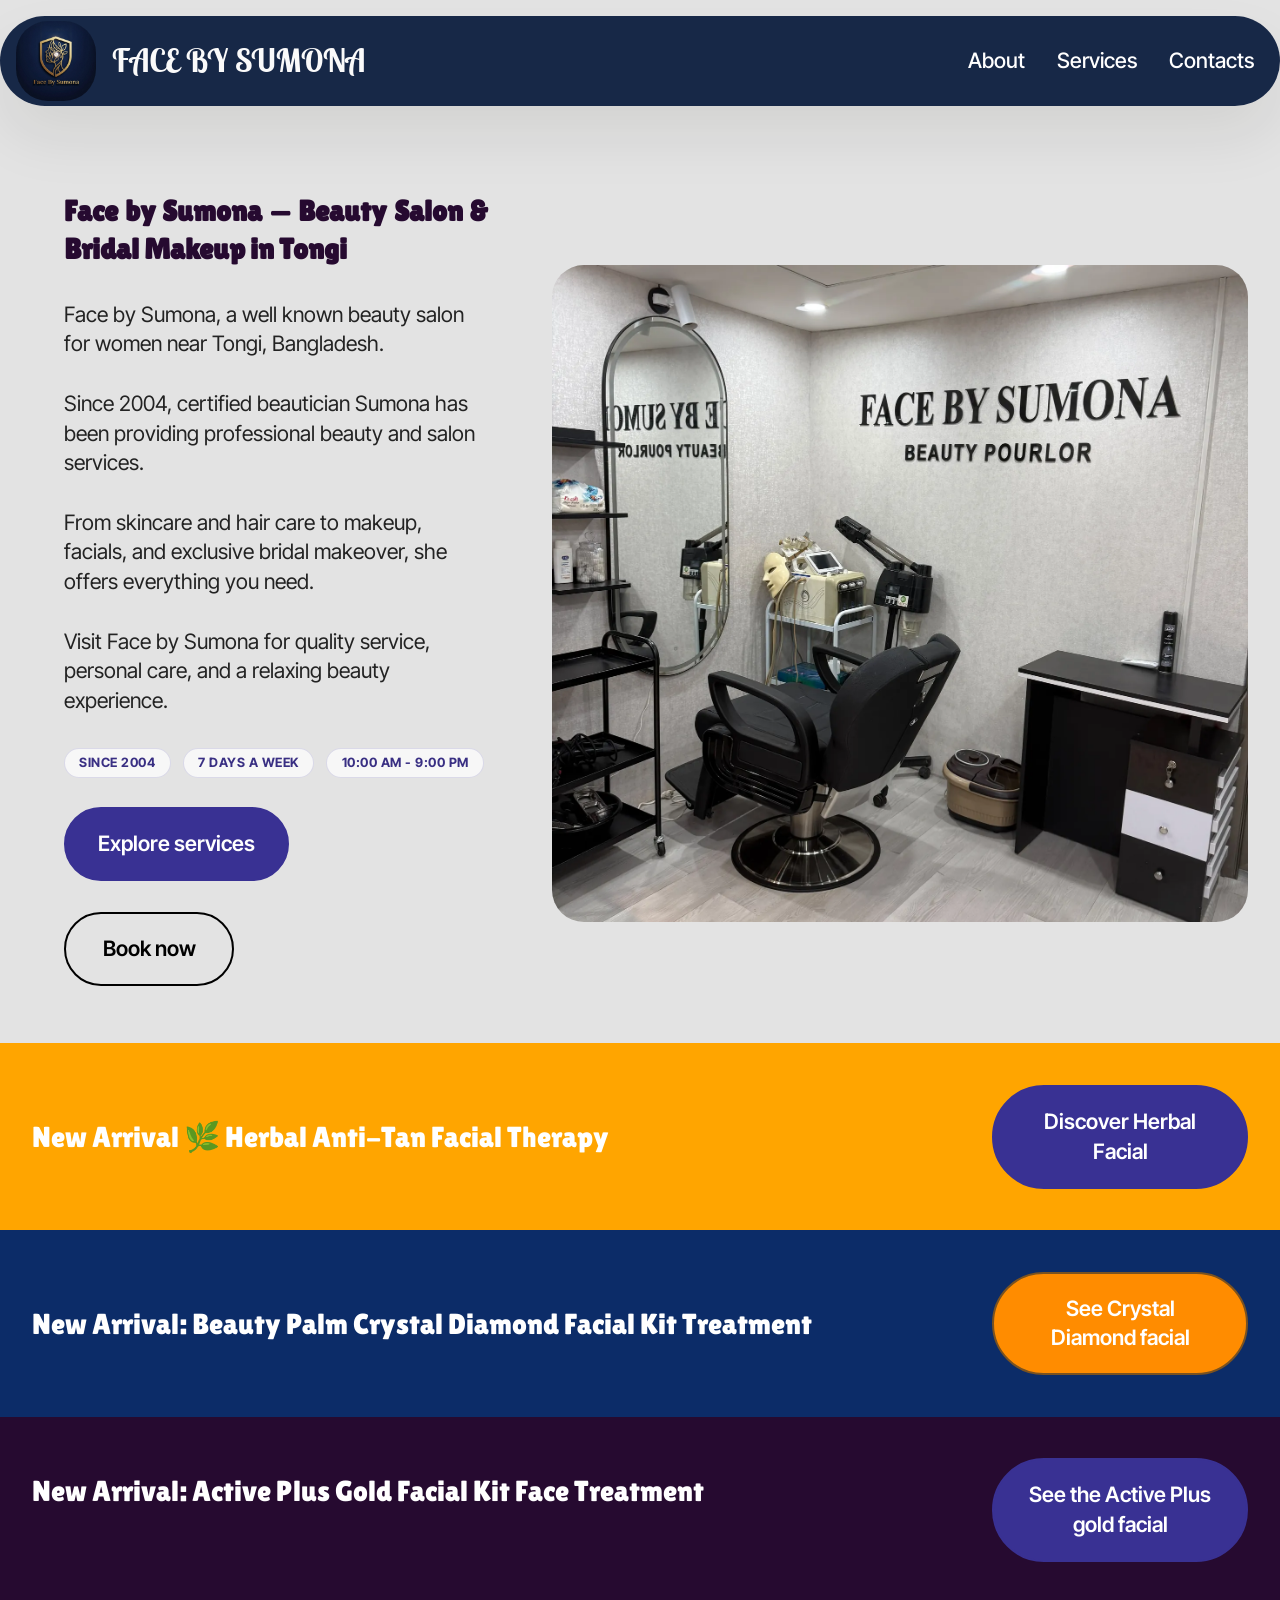
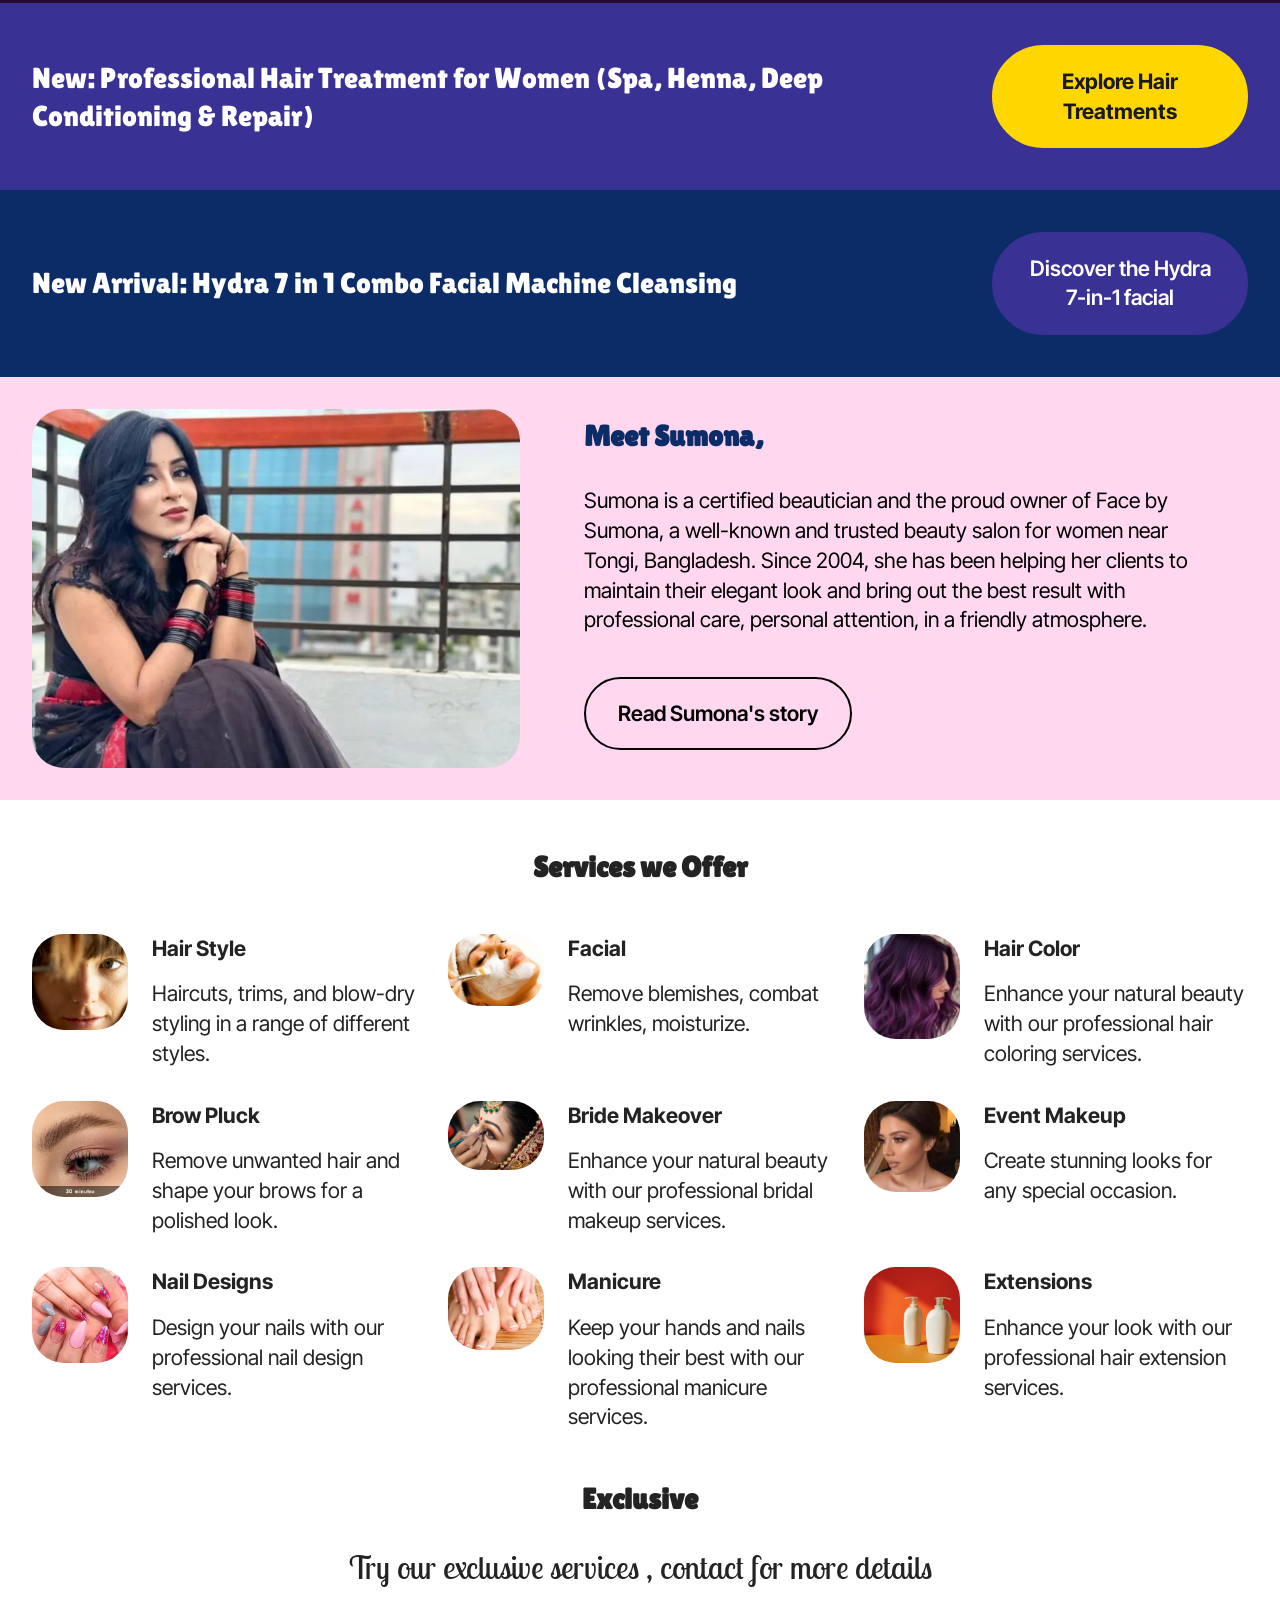
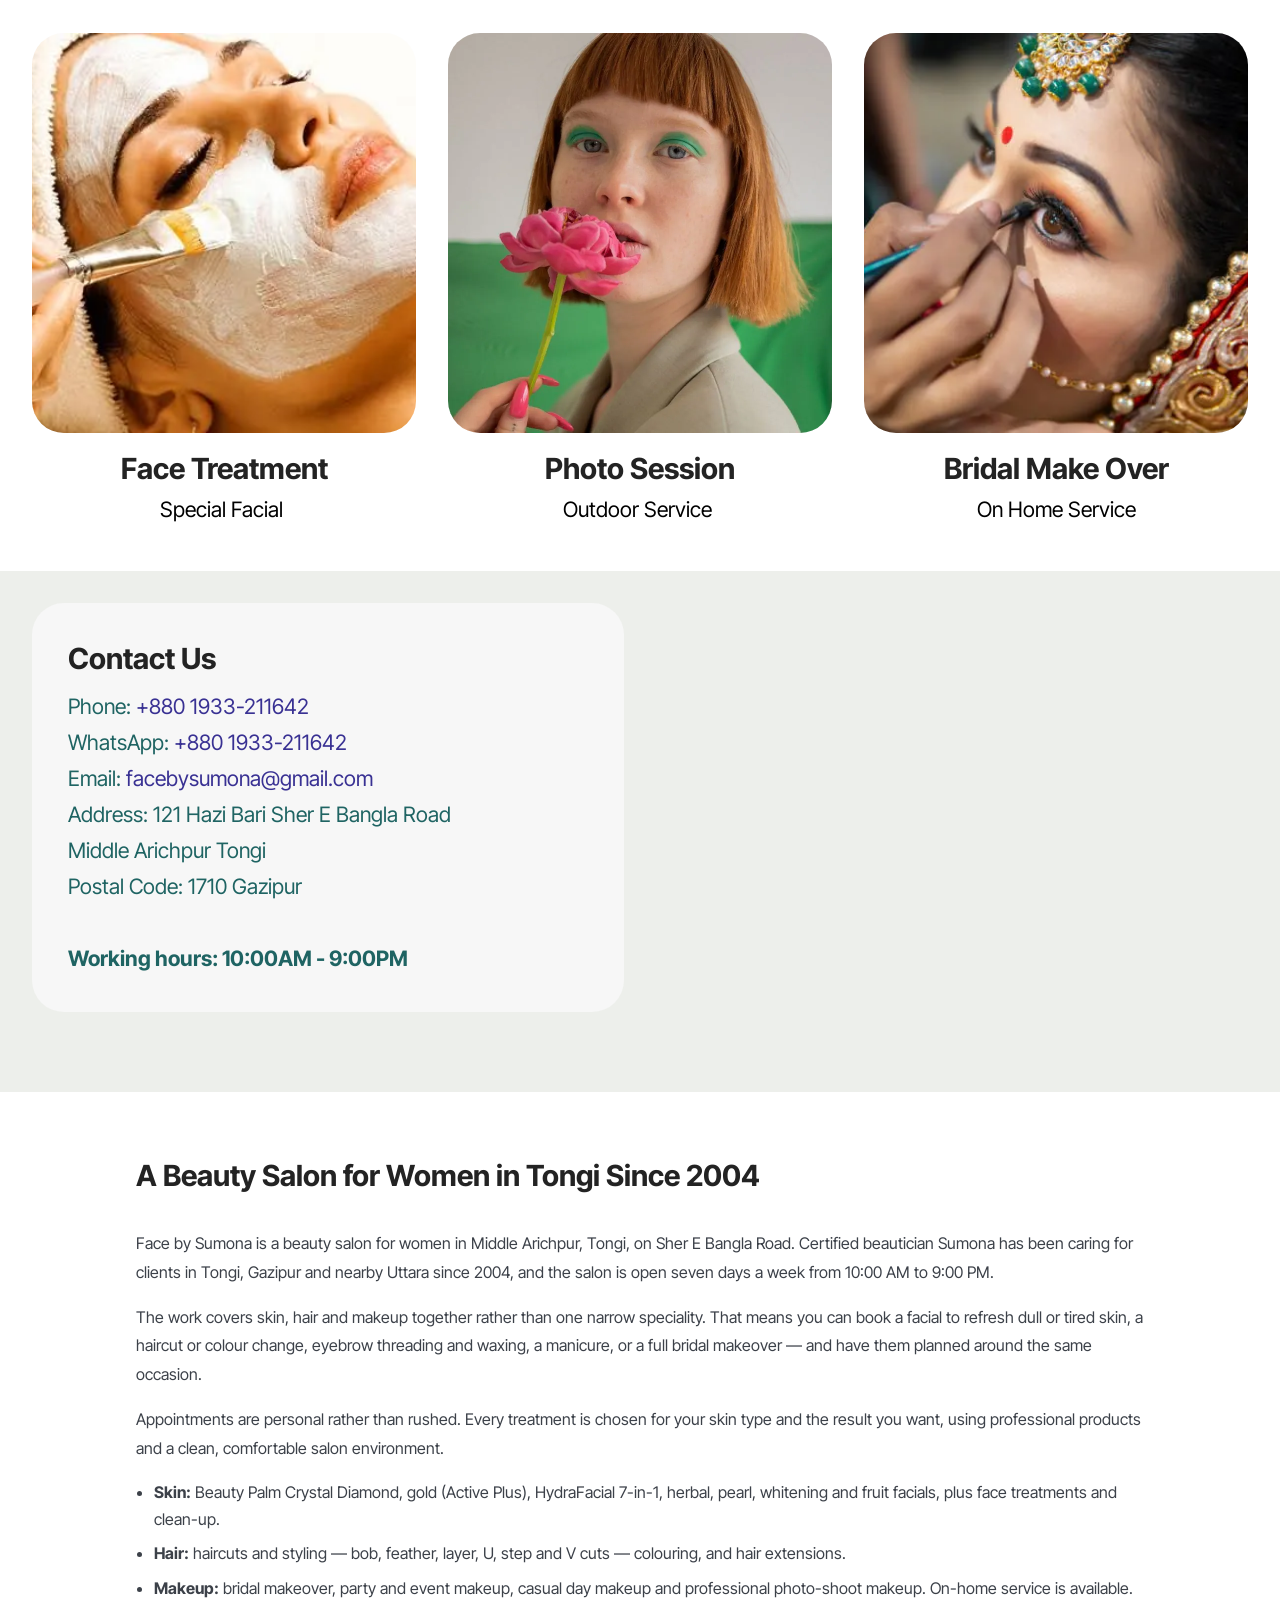
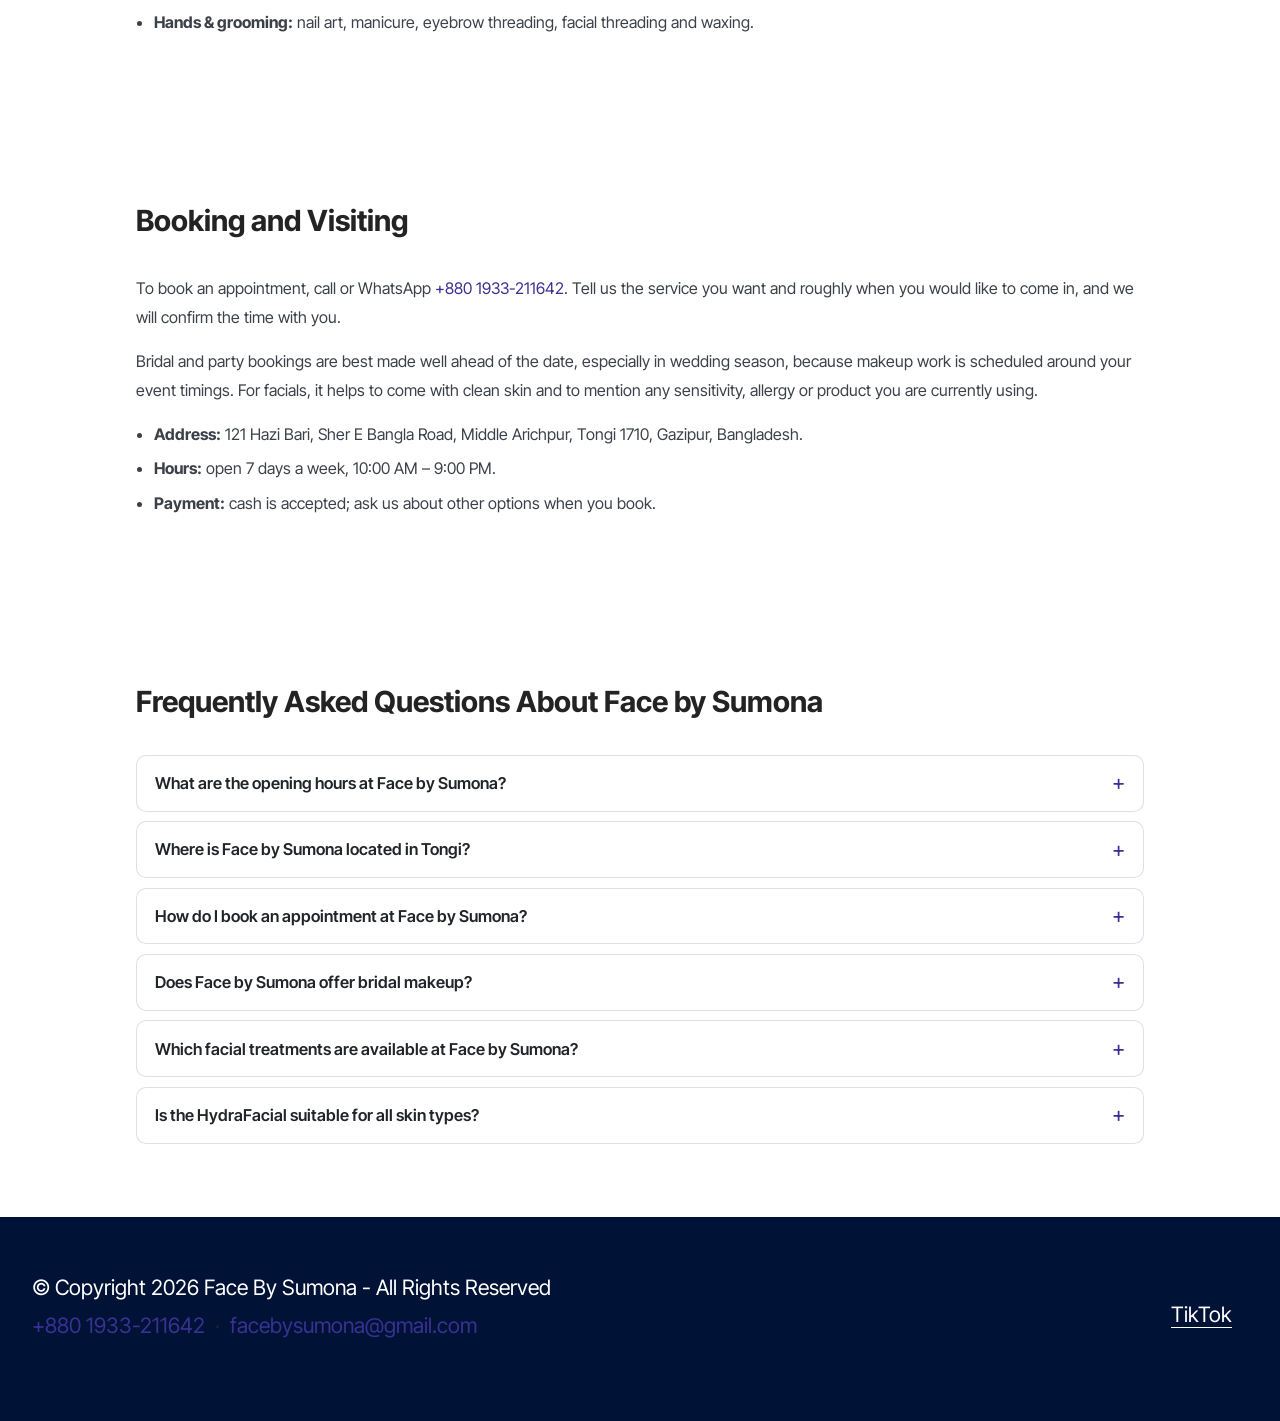
==== commit 61a92f5a: "typo fix" ====
--- a/index.html
+++ b/index.html
@@ -352,7 +352,7 @@
           },
           {
             "@type": "Offer",
-            "position": 3,
+            "position": 4,
             "itemOffered": {
               "@type": "Service",
               "name": "Herbal Facial",
@@ -361,7 +361,7 @@
           },
           {
             "@type": "Offer",
-            "position": 4,
+            "position": 5,
             "itemOffered": {
               "@type": "Service",
               "name": "Pearl Facial",
@@ -370,7 +370,7 @@
           },
           {
             "@type": "Offer",
-            "position": 5,
+            "position": 6,
             "itemOffered": {
               "@type": "Service",
               "name": "Whitening Facial",
@@ -379,7 +379,7 @@
           },
           {
             "@type": "Offer",
-            "position": 6,
+            "position": 7,
             "itemOffered": {
               "@type": "Service",
               "name": "Fruit Facial",
@@ -388,7 +388,7 @@
           },
           {
             "@type": "Offer",
-            "position": 7,
+            "position": 8,
             "itemOffered": {
               "@type": "Service",
               "name": "Haircut & Styling",
@@ -397,7 +397,7 @@
           },
           {
             "@type": "Offer",
-            "position": 8,
+            "position": 9,
             "itemOffered": {
               "@type": "Service",
               "name": "Hair Treatment for Women",
@@ -406,7 +406,7 @@
           },
           {
             "@type": "Offer",
-            "position": 9,
+            "position": 10,
             "itemOffered": {
               "@type": "Service",
               "name": "Hair Colour",
@@ -415,7 +415,7 @@
           },
           {
             "@type": "Offer",
-            "position": 9,
+            "position": 11,
             "itemOffered": {
               "@type": "Service",
               "name": "Bridal Makeover",
@@ -424,7 +424,7 @@
           },
           {
             "@type": "Offer",
-            "position": 10,
+            "position": 12,
             "itemOffered": {
               "@type": "Service",
               "name": "Party & Event Makeup",
@@ -433,7 +433,7 @@
           },
           {
             "@type": "Offer",
-            "position": 11,
+            "position": 13,
             "itemOffered": {
               "@type": "Service",
               "name": "Nail Art & Manicure",
@@ -442,7 +442,7 @@
           },
           {
             "@type": "Offer",
-            "position": 12,
+            "position": 14,
             "itemOffered": {
               "@type": "Service",
               "name": "Threading & Waxing",
@@ -451,7 +451,7 @@
           },
           {
             "@type": "Offer",
-            "position": 13,
+            "position": 15,
             "itemOffered": {
               "@type": "Service",
               "name": "Face Treatment",
@@ -644,14 +644,14 @@
         </div>
         <div class="col-12 col-lg col-md-12">
           <div class="text-wrapper align-left">
-            <h1 class="mbr-section-title mbr-fonts-style mb-4 display-2"><strong>Face by Sumona â€” Beauty Salon &amp;
+            <h1 class="mbr-section-title mbr-fonts-style mb-4 display-2"><strong>Face by Sumona — Beauty Salon &amp;
                 Bridal Makeup in Tongi</strong></h1>
             <p class="mbr-text mbr-fonts-style mb-4 display-7">Face by Sumona, a well known beauty salon for women near
               Tongi, Bangladesh.
               <br>
               <br>Since 2004, certified beautician Sumona has been providing professional beauty and salon services.
               <br>
-              <br>From skincare and hair care to makeup, facials, and exclusive bridal makeover , she offers everything
+              <br>From skincare and hair care to makeup, facials, and exclusive bridal makeover, she offers everything
               you need.
               <br>
               <br>Visit Face by Sumona for quality service, personal care, and a relaxing beauty experience.
@@ -723,8 +723,7 @@
         <div class="col-12 col-lg-9 active">
           <div class="item-wrapper">
             <div class="card-box">
-              <h3 class="card-text mbr-fonts-style display-2">New Arrival: Active Plus Gold Facial Kit Face Treat
-                Ment&nbsp;<div>&nbsp; &nbsp; &nbsp; &nbsp; &nbsp; &nbsp; &nbsp; &nbsp; &nbsp; &nbsp; &nbsp; &nbsp;
+              <h3 class="card-text mbr-fonts-style display-2">New Arrival: Active Plus Gold Facial Kit Face Treatment&nbsp;<div>&nbsp; &nbsp; &nbsp; &nbsp; &nbsp; &nbsp; &nbsp; &nbsp; &nbsp; &nbsp; &nbsp; &nbsp;
                   &nbsp;</div>
               </h3>
             </div>
@@ -1075,13 +1074,13 @@
               salon is open seven days a week from 10:00 AM to 9:00 PM.</p>
             <p>The work covers skin, hair and makeup together rather than one narrow speciality. That means you can book
               a facial to refresh dull or tired skin, a haircut or colour change, eyebrow threading and waxing, a
-              manicure, or a full bridal makeover â€” and have them planned around the same occasion.</p>
+              manicure, or a full bridal makeover — and have them planned around the same occasion.</p>
             <p>Appointments are personal rather than rushed. Every treatment is chosen for your skin type and the result
               you want, using professional products and a clean, comfortable salon environment.</p>
             <ul>
               <li><strong>Skin:</strong> Beauty Palm Crystal Diamond, gold (Active Plus), HydraFacial 7-in-1, herbal,
                 pearl, whitening and fruit facials, plus face treatments and clean-up.</li>
-              <li><strong>Hair:</strong> haircuts and styling â€” bob, feather, layer, U, step and V cuts â€” colouring, and
+              <li><strong>Hair:</strong> haircuts and styling — bob, feather, layer, U, step and V cuts — colouring, and
                 hair extensions.</li>
               <li><strong>Makeup:</strong> bridal makeover, party and event makeup, casual day makeup and professional
                 photo-shoot makeup. On-home service is available.</li>
@@ -1108,7 +1107,7 @@
             <ul>
               <li><strong>Address:</strong> 121 Hazi Bari, Sher E Bangla Road, Middle Arichpur, Tongi 1710, Gazipur,
                 Bangladesh.</li>
-              <li><strong>Hours:</strong> open 7 days a week, 10:00 AM â€“ 9:00 PM.</li>
+              <li><strong>Hours:</strong> open 7 days a week, 10:00 AM – 9:00 PM.</li>
               <li><strong>Payment:</strong> cash is accepted; ask us about other options when you book.</li>
             </ul>
           </div>
@@ -1177,8 +1176,8 @@
             © Copyright 2026 Face By Sumona - All Rights Reserved
           </p>
           <p class="mbr-fonts-style display-7" style="margin-top:.5rem">
-            <a href="tel:+8801933211642">+880 1933-211642</a> &nbsp;@&nbsp;
-            <a href="mailto:facebysumona@gmail.com">admin@trueface.bond</a>
+            <a href="tel:+8801933211642">+880 1933-211642</a> &nbsp;·&nbsp;
+            <a href="mailto:facebysumona@gmail.com">facebysumona@gmail.com</a>
           </p>
         </div>
         <div class="col-12 col-lg-6 center">
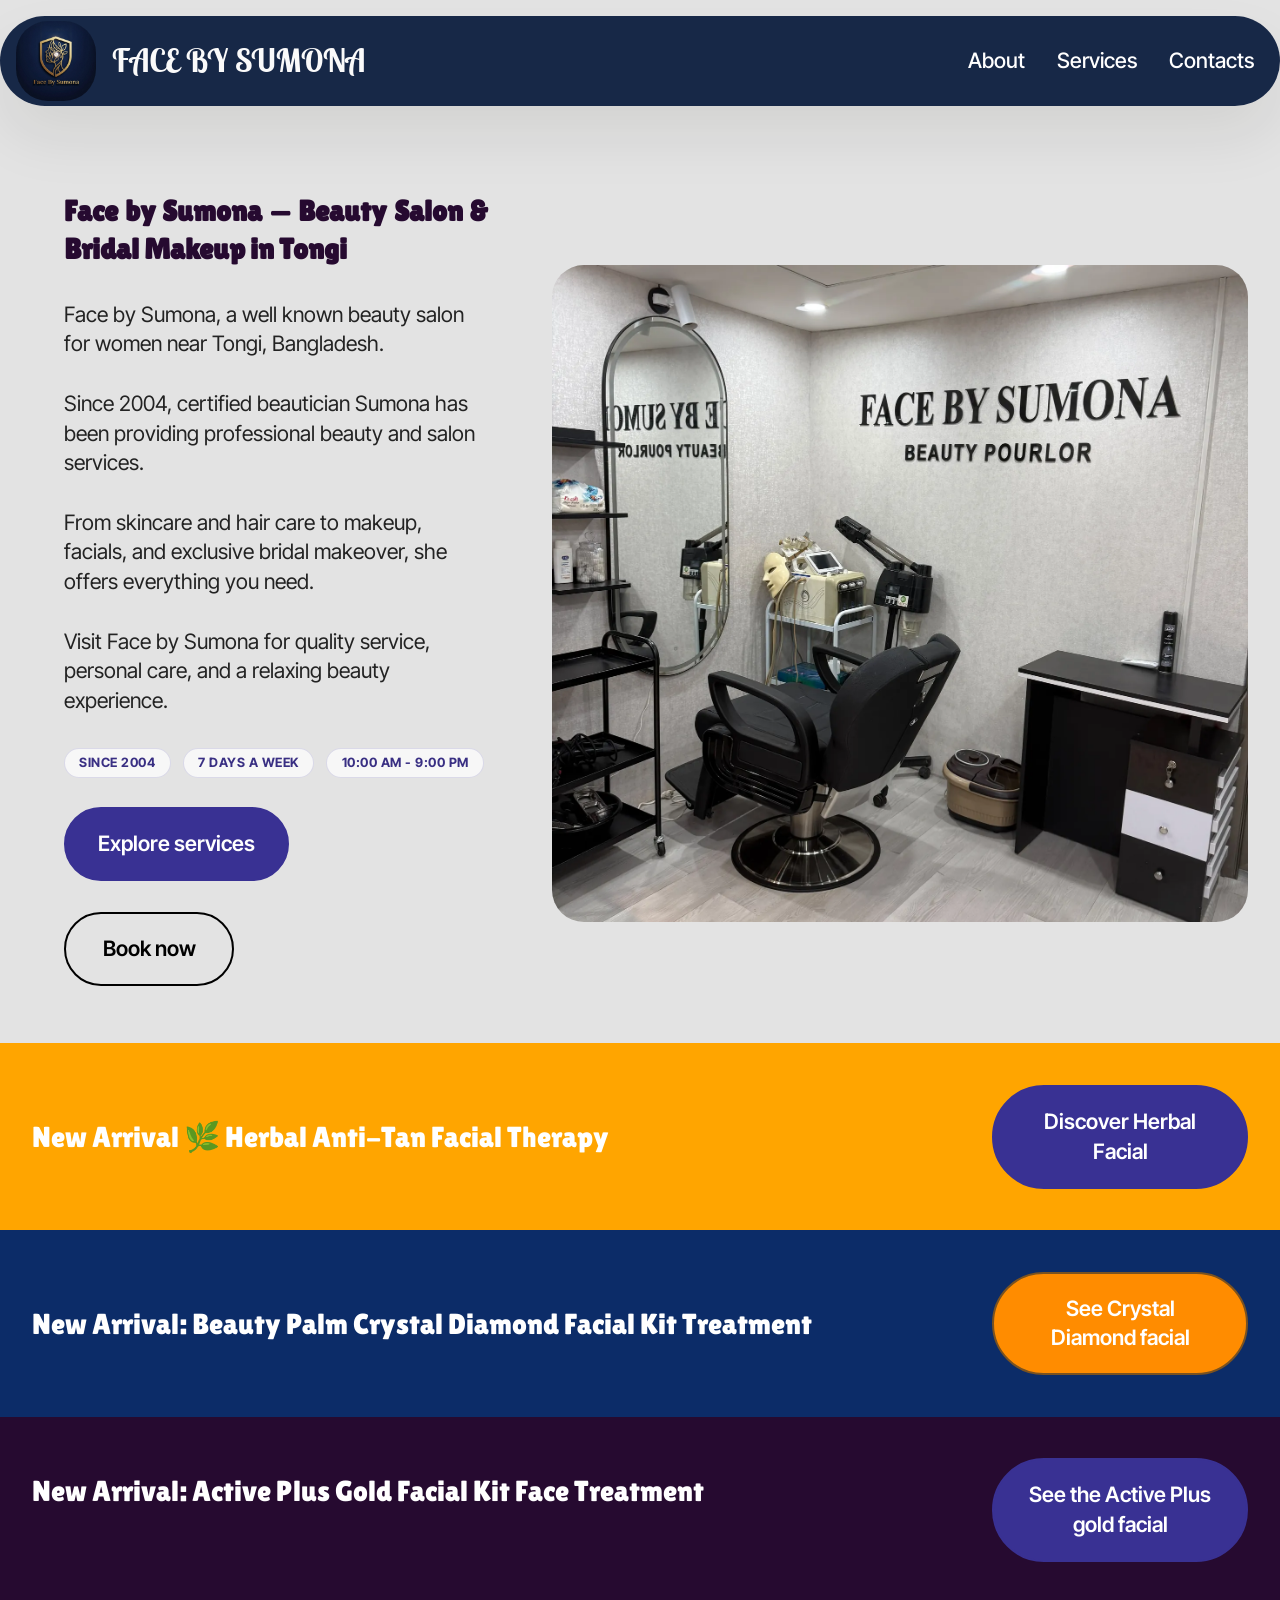
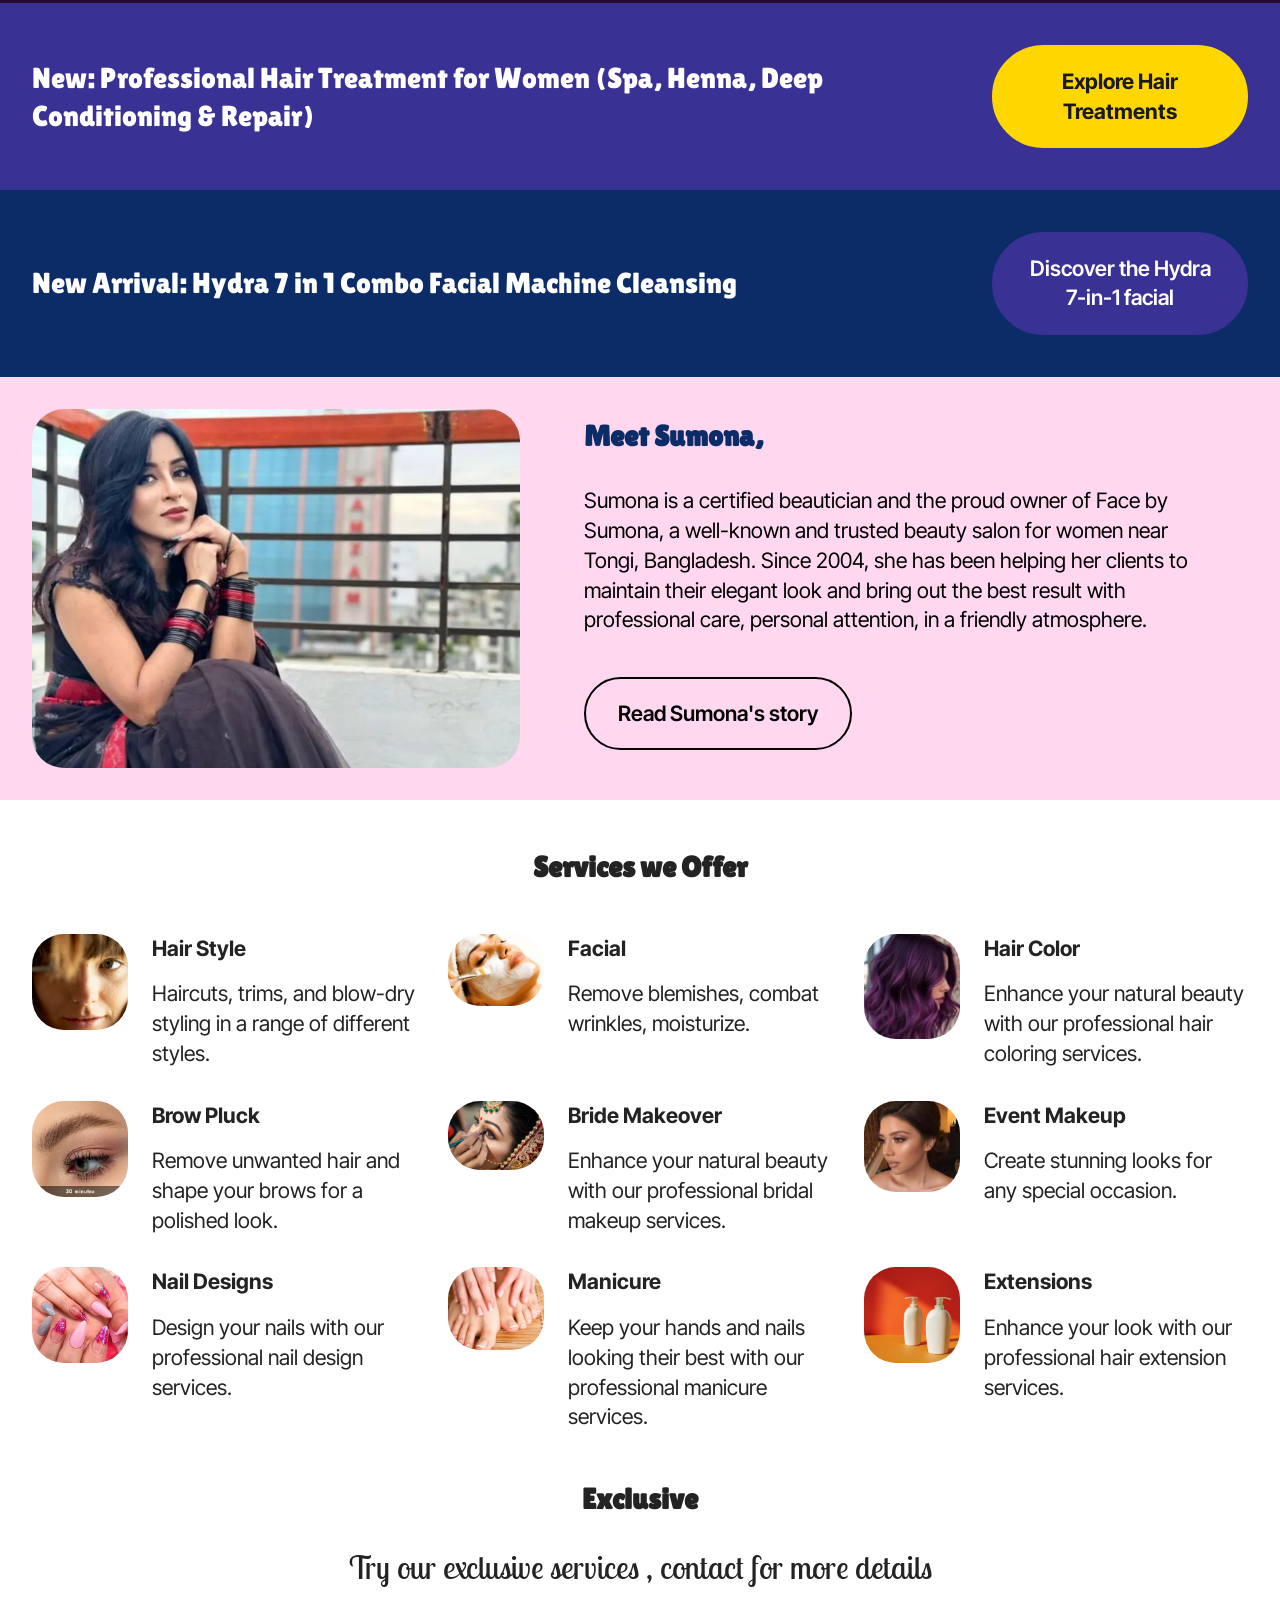
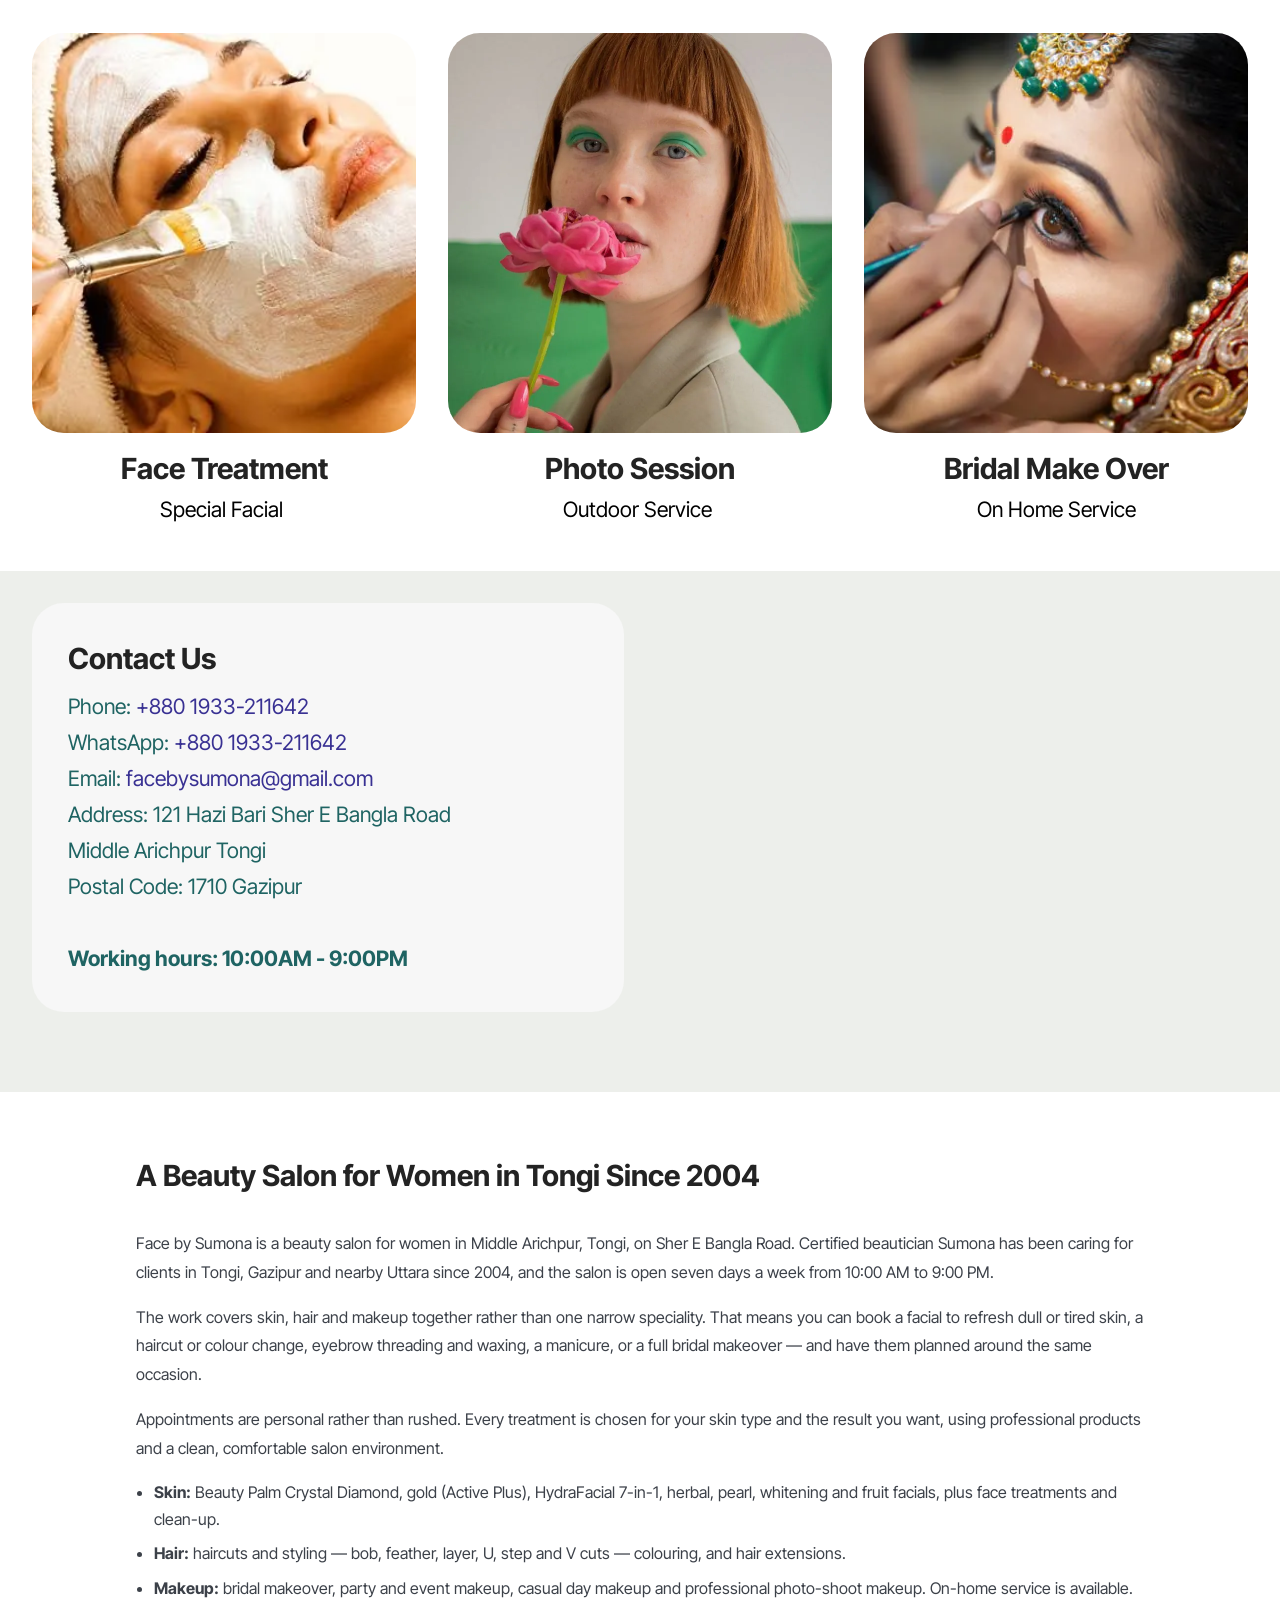
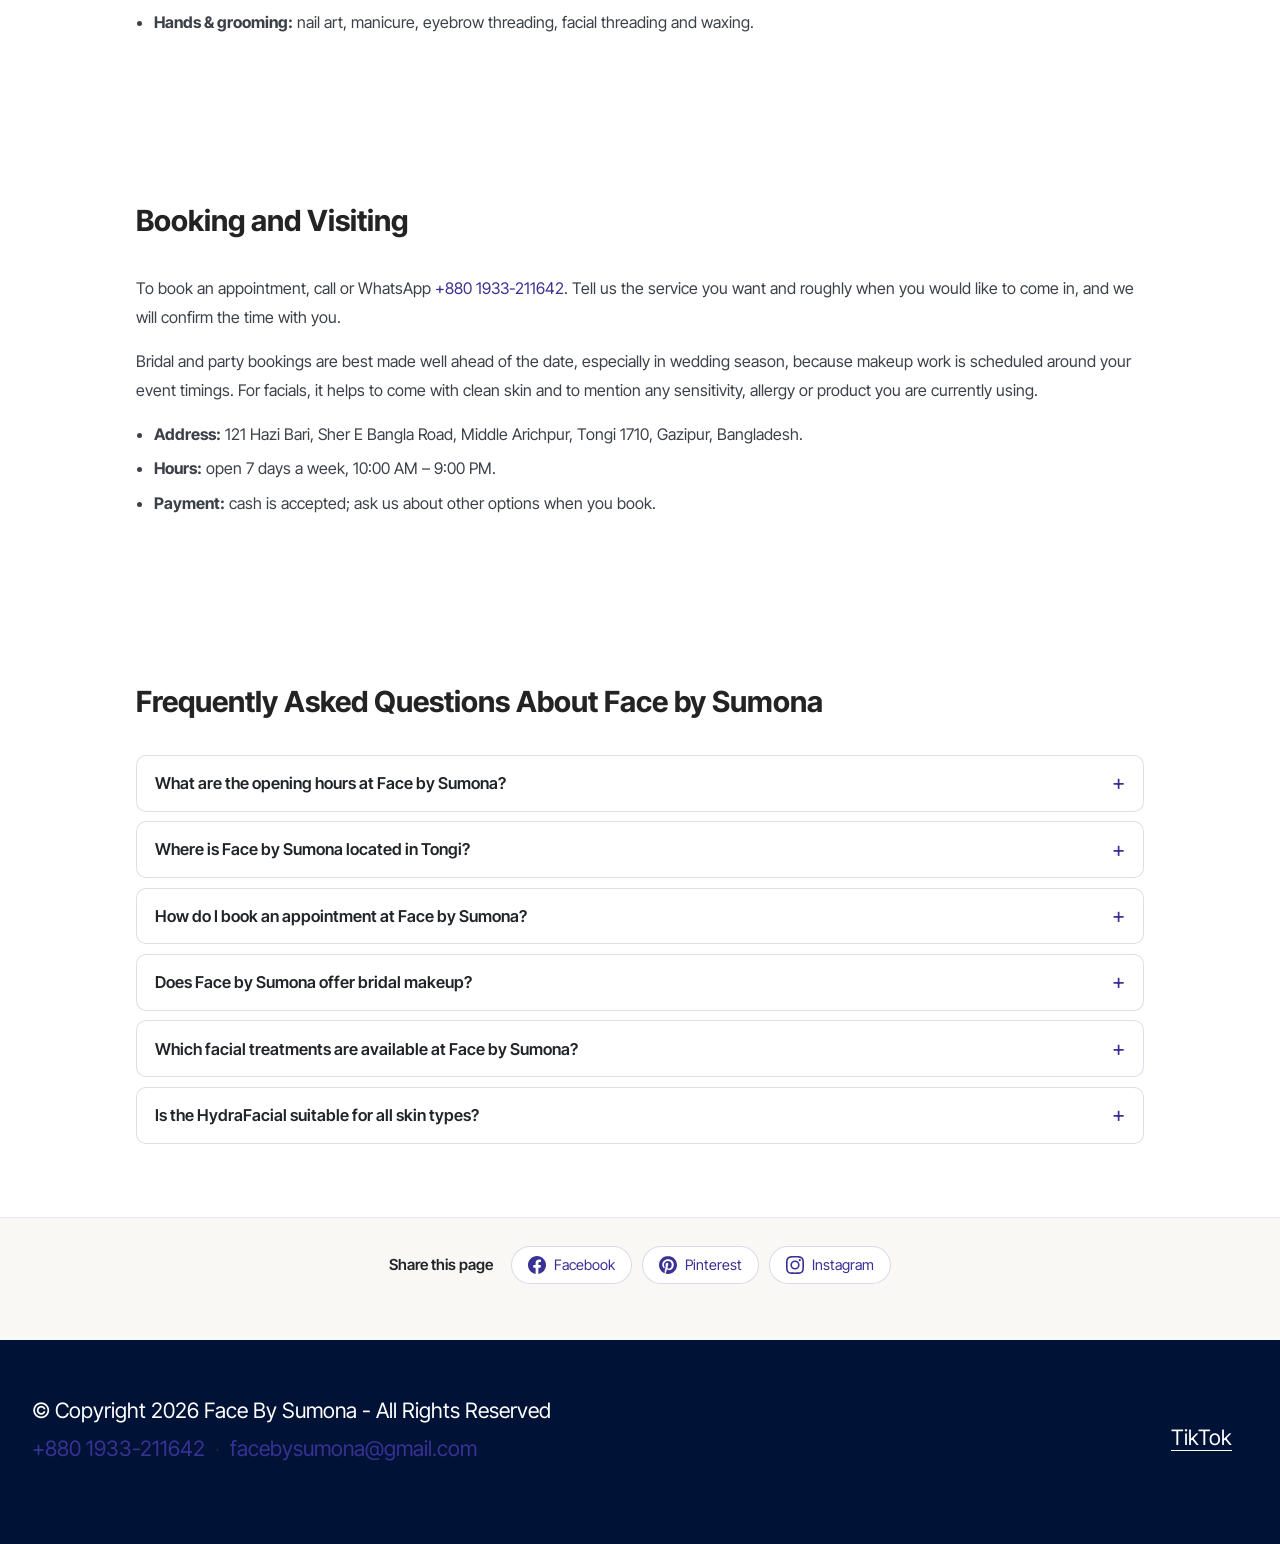
==== commit fba3b66f: "social share gadget added" ====
--- a/index.html
+++ b/index.html
@@ -581,6 +581,7 @@
 
   gtag('config', 'G-GPD9XNZW9E');
 </script>
+  <link rel="stylesheet" href="assets/fbs-share/share.css">
 </head>
 
 <body>
@@ -1163,7 +1164,30 @@
     </div>
   </section>
 
-  <section data-bs-version="5.1" class="footer2 cid-vw6xt4uFW7" once="footers" id="footer02-2a">
+  <!-- Share this page -->
+<section class="fbs-share" aria-label="Share this page">
+  <div class="fbs-share-inner">
+    <span class="fbs-share-label">Share this page</span>
+    <div class="fbs-share-btns">
+      <a class="fbs-share-btn fbs-share-fb" href="#" target="_blank" rel="noopener" aria-label="Share on Facebook">
+        <svg viewBox="0 0 24 24" aria-hidden="true"><path d="M24 12.073c0-6.627-5.373-12-12-12s-12 5.373-12 12c0 5.99 4.388 10.954 10.125 11.854v-8.385H7.078v-3.47h3.047V9.43c0-3.007 1.792-4.669 4.533-4.669 1.312 0 2.686.235 2.686.235v2.953H15.83c-1.491 0-1.956.925-1.956 1.874v2.25h3.328l-.532 3.47h-2.796v8.385C19.612 23.027 24 18.062 24 12.073z"/></svg>
+        <span>Facebook</span>
+      </a>
+      <a class="fbs-share-btn fbs-share-pin" href="#" target="_blank" rel="noopener" aria-label="Save to Pinterest">
+        <svg viewBox="0 0 24 24" aria-hidden="true"><path d="M12.017 0C5.396 0 .029 5.367.029 11.987c0 5.079 3.158 9.417 7.618 11.162-.105-.949-.199-2.403.041-3.439.219-.937 1.406-5.957 1.406-5.957s-.359-.72-.359-1.781c0-1.663.967-2.911 2.168-2.911 1.024 0 1.518.769 1.518 1.688 0 1.029-.653 2.567-.992 3.992-.285 1.193.6 2.165 1.775 2.165 2.128 0 3.768-2.245 3.768-5.487 0-2.861-2.063-4.869-5.008-4.869-3.41 0-5.409 2.562-5.409 5.199 0 1.033.394 2.143.889 2.741.099.12.112.225.085.345-.09.375-.293 1.199-.334 1.363-.053.225-.172.271-.401.165-1.495-.69-2.433-2.878-2.433-4.646 0-3.776 2.748-7.252 7.92-7.252 4.158 0 7.392 2.967 7.392 6.923 0 4.135-2.607 7.462-6.233 7.462-1.214 0-2.354-.629-2.758-1.379l-.749 2.848c-.269 1.045-1.004 2.352-1.498 3.146 1.123.345 2.306.535 3.55.535 6.607 0 11.985-5.365 11.985-11.987C23.97 5.39 18.592.026 11.985.026z"/></svg>
+        <span>Pinterest</span>
+      </a>
+      <button type="button" class="fbs-share-btn fbs-share-ig" aria-label="Share on Instagram">
+        <svg viewBox="0 0 24 24" aria-hidden="true"><path d="M12 2.163c3.204 0 3.584.012 4.85.07 3.252.148 4.771 1.691 4.919 4.919.058 1.265.069 1.645.069 4.849 0 3.205-.012 3.584-.069 4.849-.149 3.225-1.664 4.771-4.919 4.919-1.266.058-1.644.07-4.85.07-3.204 0-3.584-.012-4.849-.07-3.26-.149-4.771-1.699-4.919-4.92-.058-1.265-.07-1.644-.07-4.849 0-3.204.013-3.583.07-4.849.149-3.227 1.664-4.771 4.919-4.919 1.266-.057 1.645-.069 4.849-.069zM12 0C8.741 0 8.333.014 7.053.072 2.695.272.273 2.69.073 7.052.014 8.333 0 8.741 0 12c0 3.259.014 3.668.072 4.948.2 4.358 2.618 6.78 6.98 6.98C8.333 23.986 8.741 24 12 24c3.259 0 3.668-.014 4.948-.072 4.354-.2 6.782-2.618 6.979-6.98.059-1.28.073-1.689.073-4.948 0-3.259-.014-3.667-.072-4.947-.196-4.354-2.617-6.78-6.979-6.98C15.668.014 15.259 0 12 0zm0 5.838a6.162 6.162 0 100 12.324 6.162 6.162 0 000-12.324zM12 16a4 4 0 110-8 4 4 0 010 8zm6.406-11.845a1.44 1.44 0 100 2.881 1.44 1.44 0 000-2.881z"/></svg>
+        <span>Instagram</span>
+      </button>
+    </div>
+    <p class="fbs-share-status" role="status" aria-live="polite"></p>
+  </div>
+</section>
+<script src="assets/fbs-share/share.js" defer></script>
+
+<section data-bs-version="5.1" class="footer2 cid-vw6xt4uFW7" once="footers" id="footer02-2a">
 
 
 
--- a/assets/fbs-share/share.css
+++ b/assets/fbs-share/share.css
@@ -0,0 +1,71 @@
+/* Face by Sumona - social share row (Facebook, Pinterest, Instagram) */
+.fbs-share {
+  background: #faf8f4;
+  border-top: 1px solid rgba(57, 49, 147, .08);
+  padding: 28px 16px;
+}
+.fbs-share-inner {
+  max-width: 1140px;
+  margin: 0 auto;
+  display: flex;
+  flex-wrap: wrap;
+  align-items: center;
+  justify-content: center;
+  gap: 12px 18px;
+}
+.fbs-share-label {
+  font: 600 .95rem/1.4 "Inter Tight", system-ui, sans-serif;
+  color: #212529;
+}
+.fbs-share-btns {
+  display: flex;
+  flex-wrap: wrap;
+  gap: .6rem;
+}
+.fbs-share-btn {
+  display: inline-flex;
+  align-items: center;
+  gap: .5rem;
+  padding: .55rem 1rem;
+  border-radius: 999px;
+  border: 1px solid rgba(57, 49, 147, .18);
+  background: #fff;
+  color: #393193;
+  font: 600 .9rem/1 "Inter Tight", system-ui, sans-serif;
+  text-decoration: none;
+  cursor: pointer;
+  transition: transform .15s ease, box-shadow .15s ease, background .15s ease, color .15s ease;
+}
+.fbs-share-btn:hover,
+.fbs-share-btn:focus-visible {
+  transform: translateY(-2px);
+  box-shadow: 0 6px 16px rgba(57, 49, 147, .14);
+  outline: none;
+}
+.fbs-share-btn svg {
+  width: 18px;
+  height: 18px;
+  display: block;
+  fill: currentColor;
+}
+.fbs-share-fb:hover,
+.fbs-share-fb:focus-visible { background: #1877f2; border-color: #1877f2; color: #fff; }
+.fbs-share-pin:hover,
+.fbs-share-pin:focus-visible { background: #e60023; border-color: #e60023; color: #fff; }
+.fbs-share-ig:hover,
+.fbs-share-ig:focus-visible {
+  background: linear-gradient(45deg, #f09433, #e6683c, #dc2743, #cc2366, #bc1888);
+  border-color: #cc2366;
+  color: #fff;
+}
+.fbs-share-status {
+  flex: 1 0 100%;
+  margin: 0;
+  min-height: 1.2em;
+  text-align: center;
+  font: .85rem/1.5 "Inter Tight", system-ui, sans-serif;
+  color: #5c6169;
+}
+@media (max-width: 575px) {
+  .fbs-share-label { flex: 1 0 100%; text-align: center; }
+}
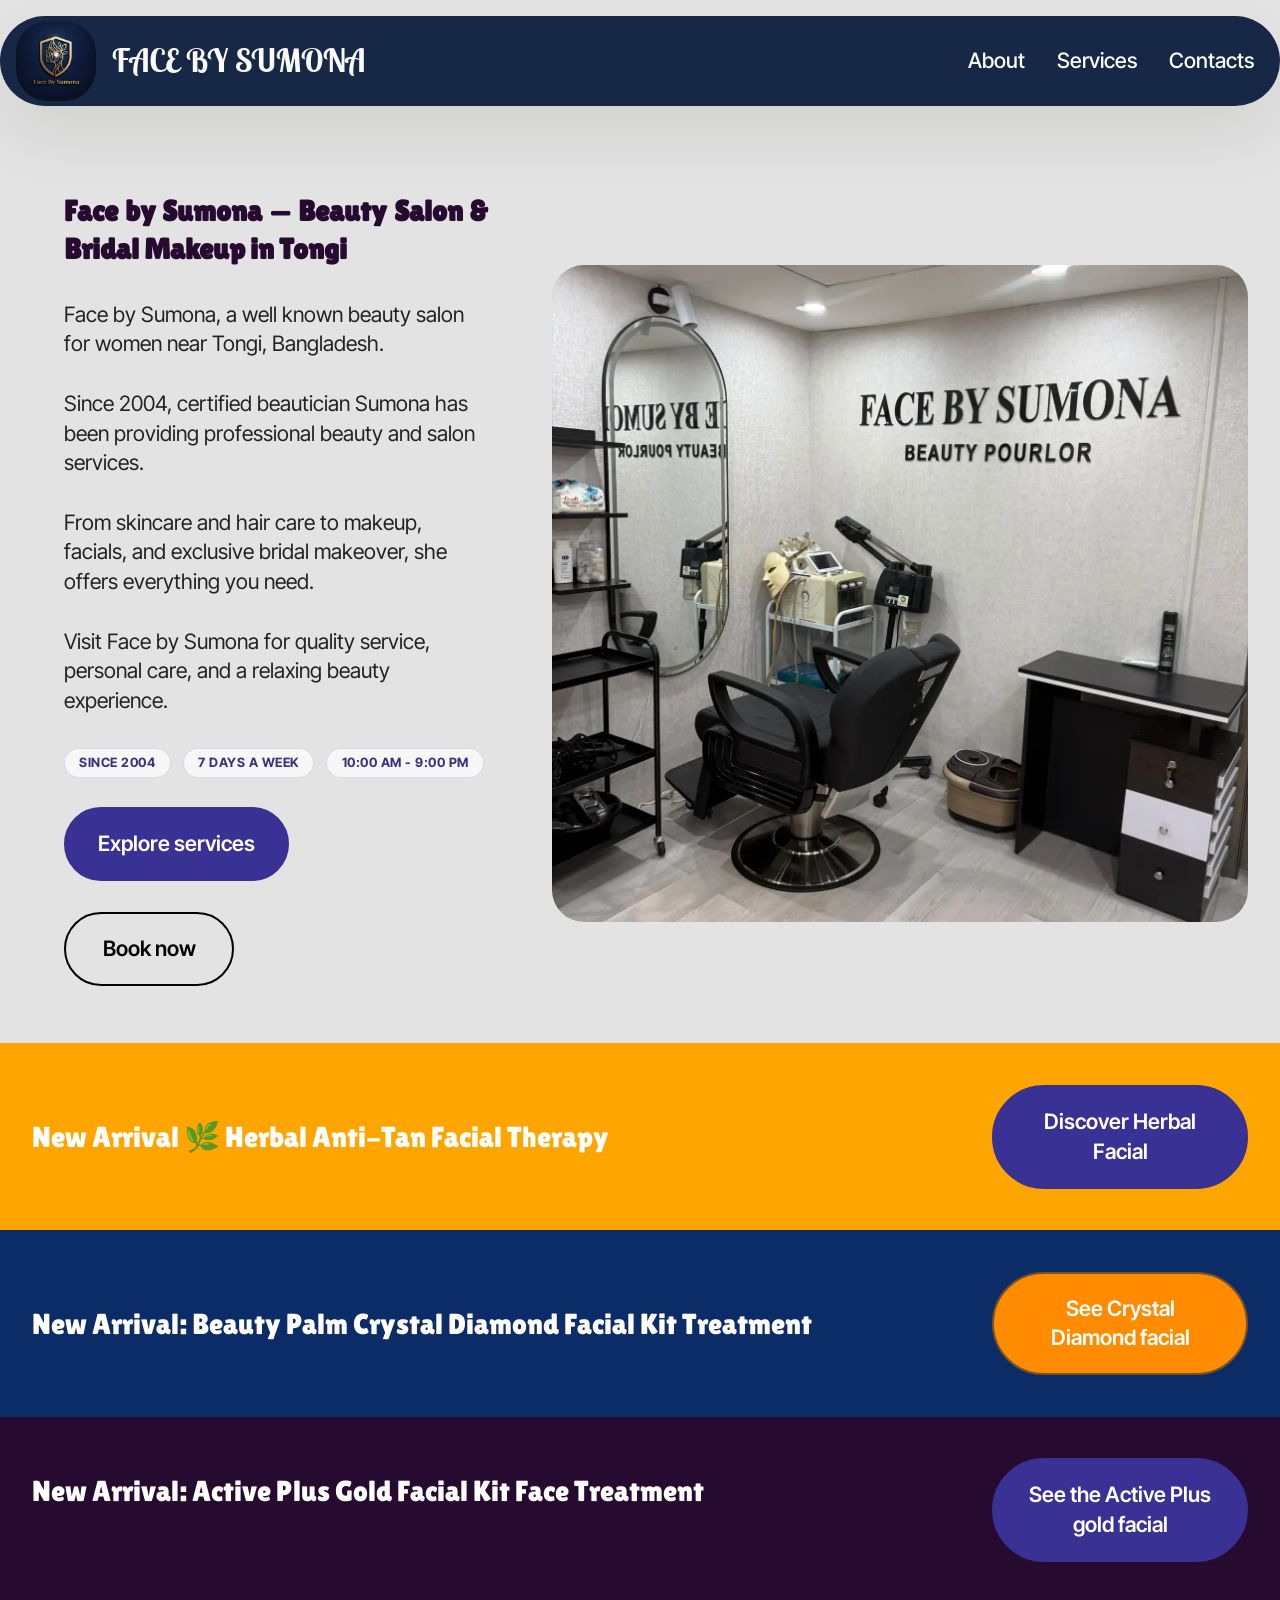
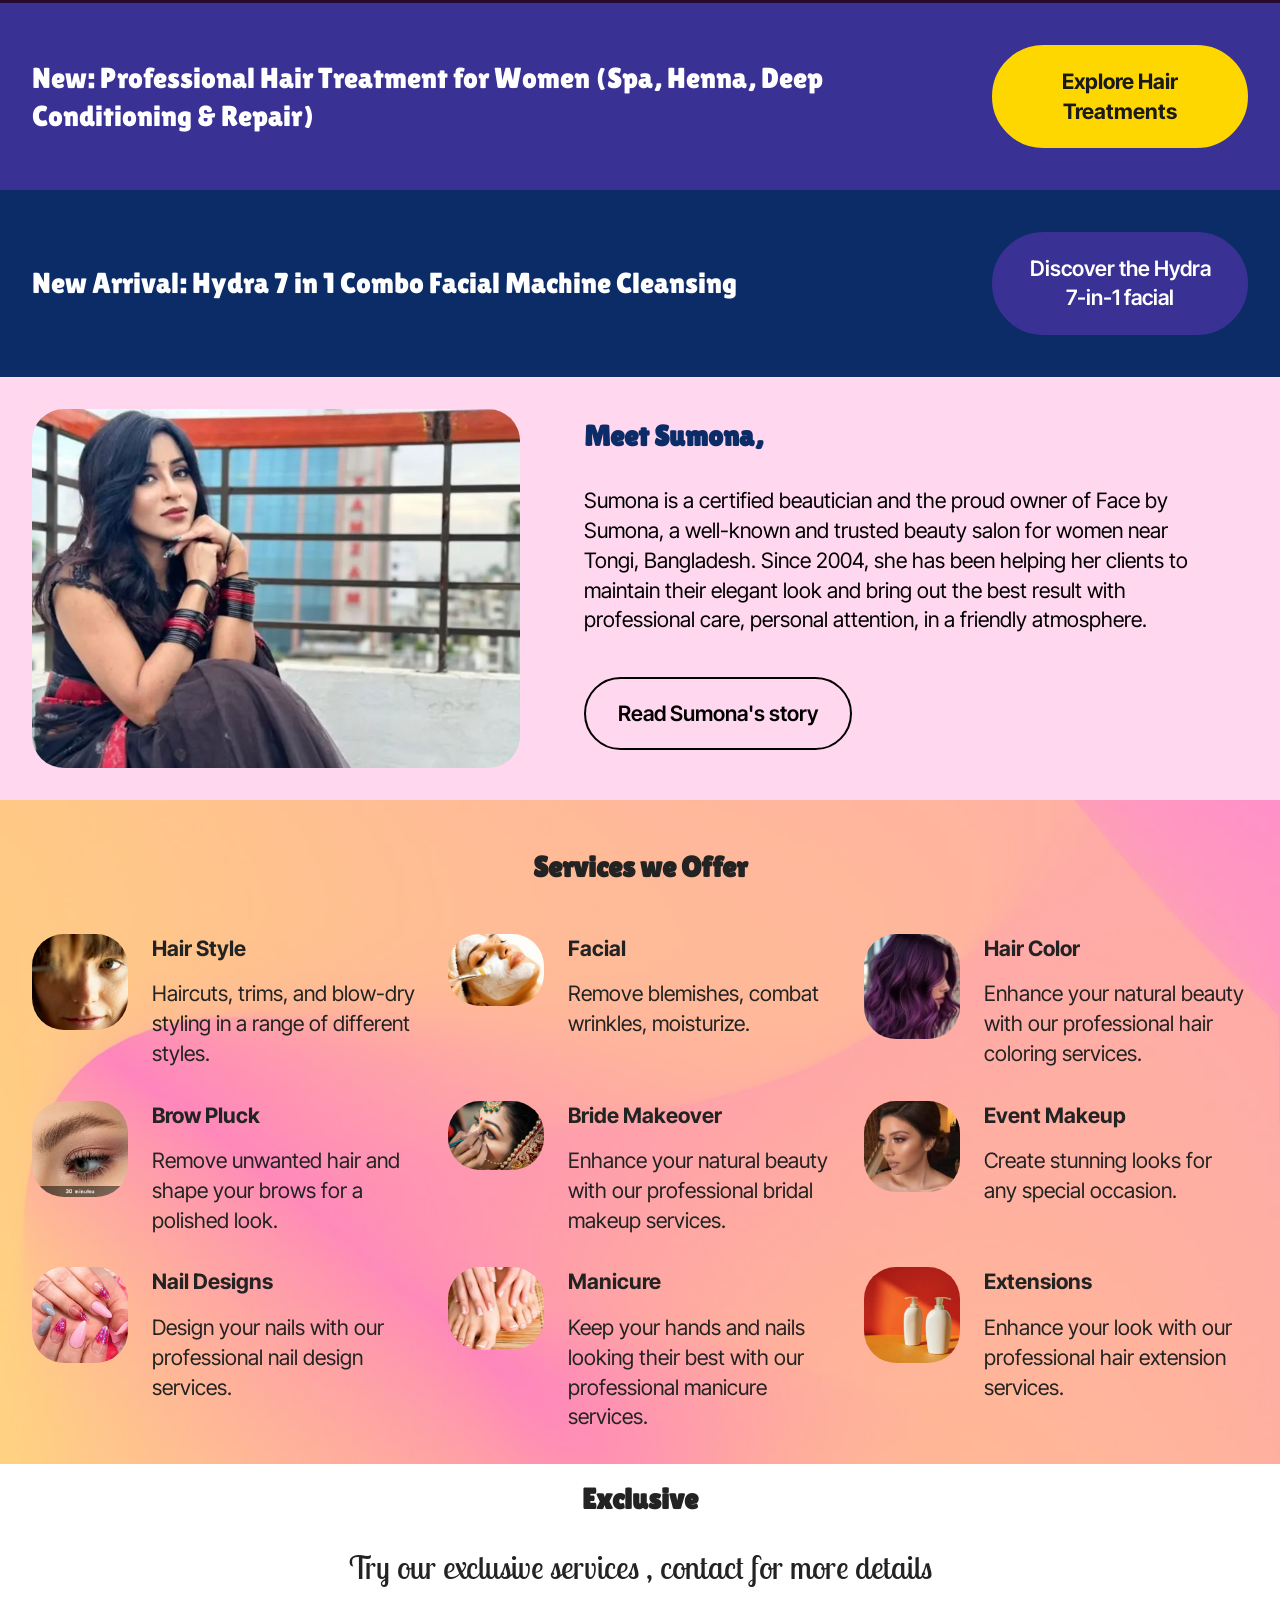
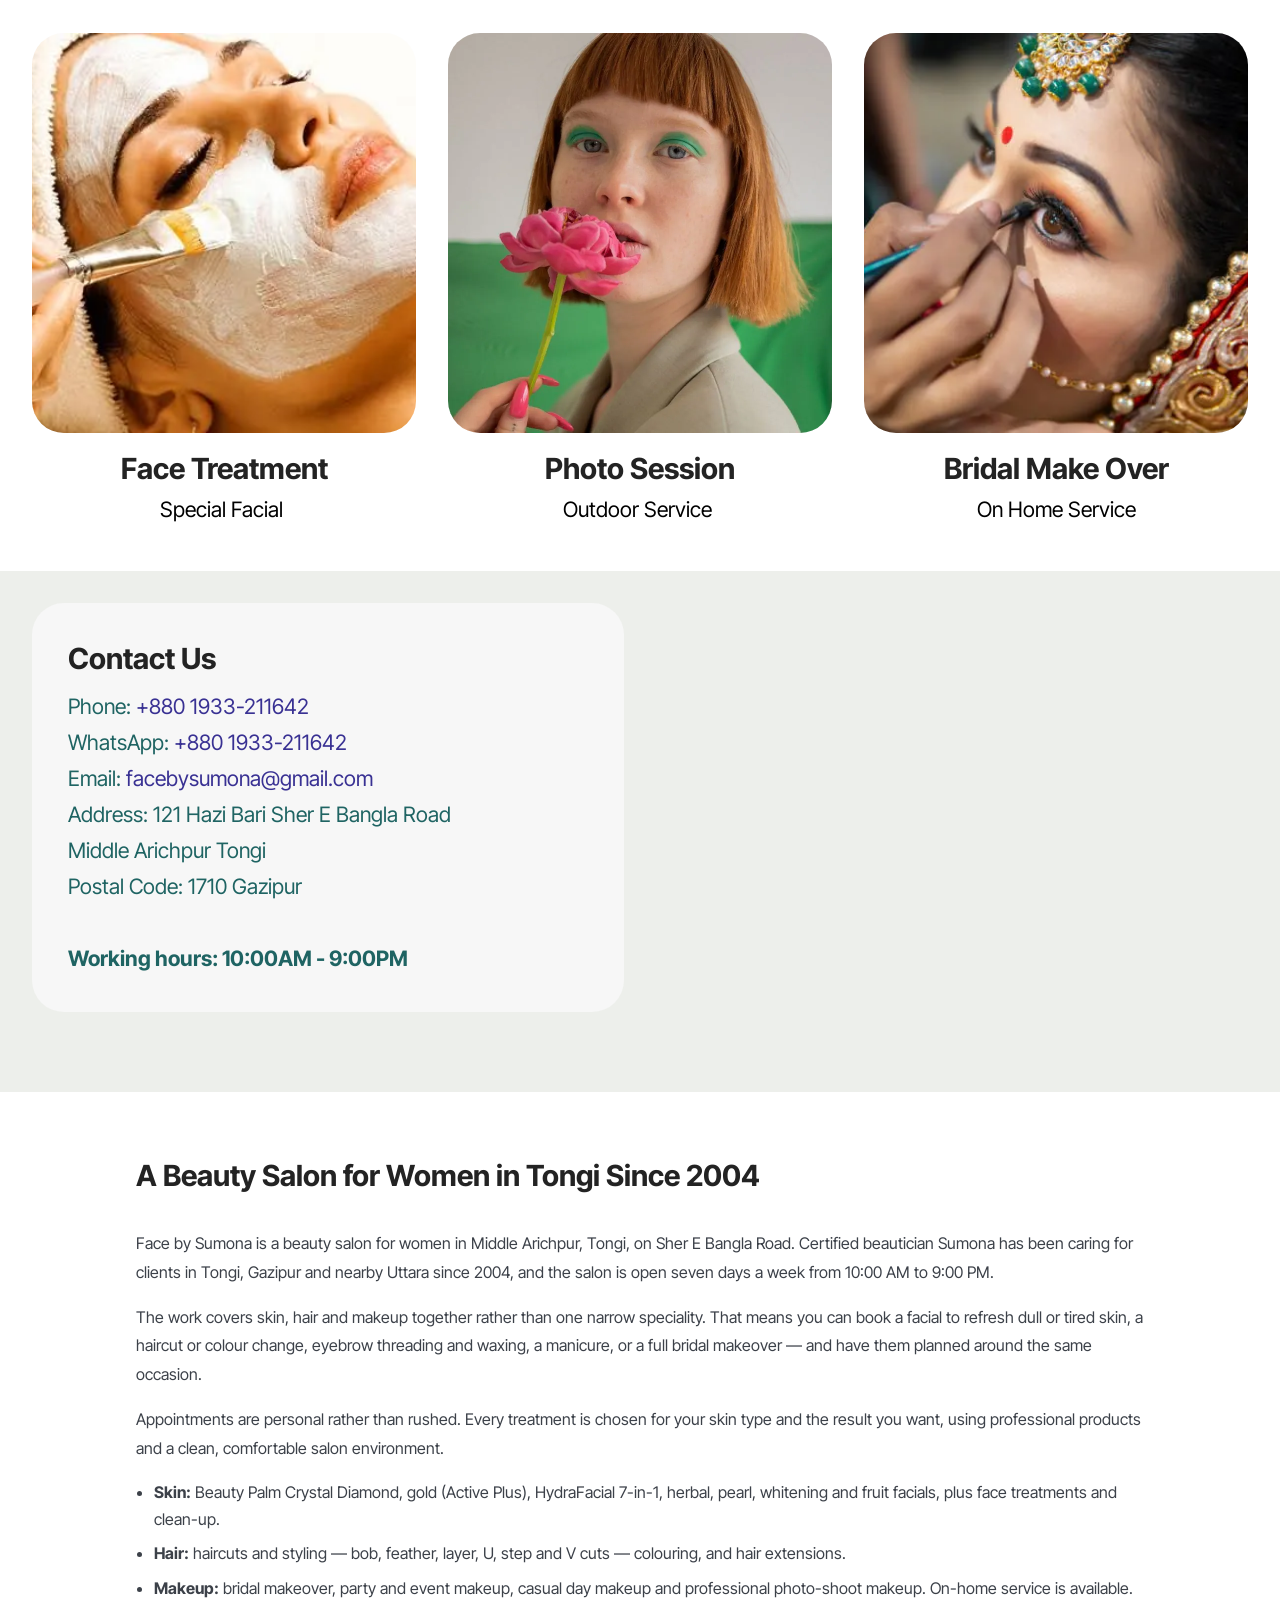
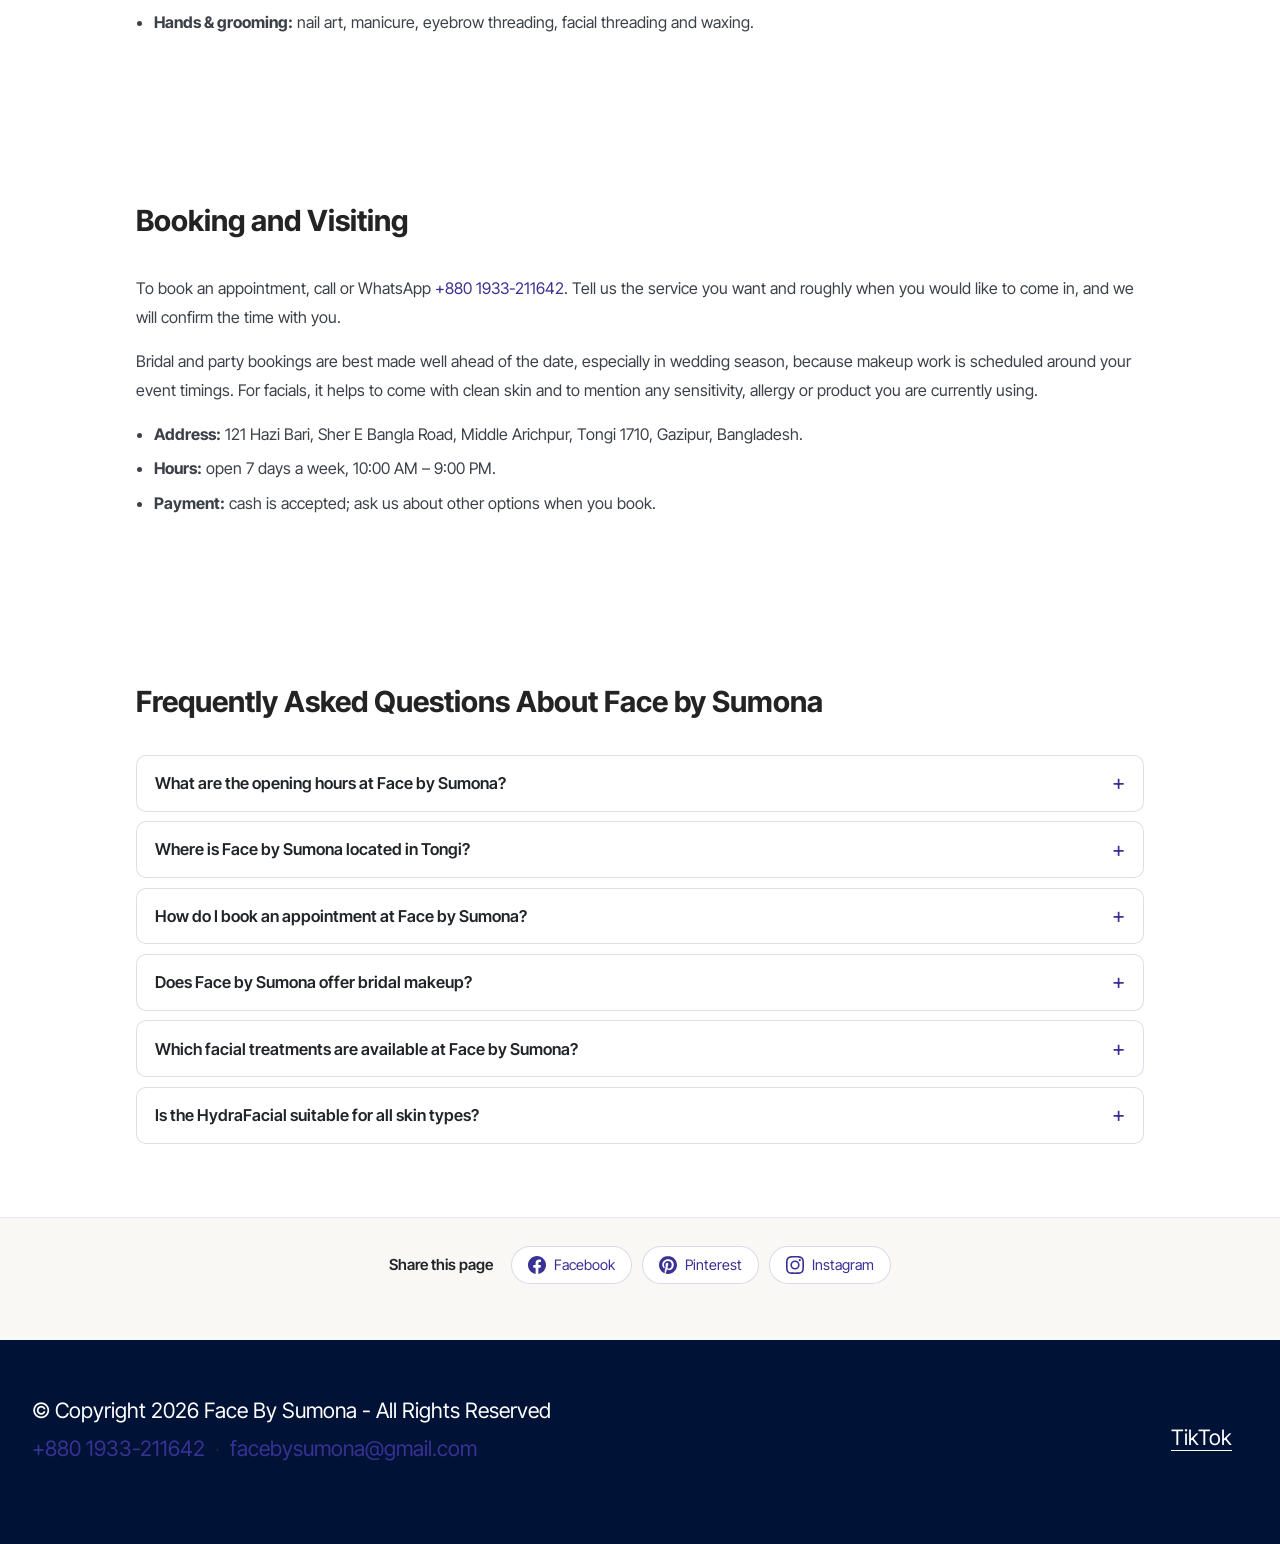
==== commit 0a8bd4f4: "Add social share row and optimise site performance Social share: add a Facebook / Pinterest / Instag" ====
--- a/index.html
+++ b/index.html
@@ -561,11 +561,11 @@
     <link rel="stylesheet" href="https://fonts.googleapis.com/css?family=Lilita+One:400&display=swap">
   </noscript>
   <link rel="preload"
-    href="https://fonts.googleapis.com/css?family=Inter+Tight:100,200,300,400,500,600,700,800,900,100i,200i,300i,400i,500i,600i,700i,800i,900i&display=swap"
+    href="https://fonts.googleapis.com/css?family=Inter+Tight:300,400,500,600,700&display=swap"
     as="style" onload="this.onload=null;this.rel='stylesheet'">
   <noscript>
     <link rel="stylesheet"
-      href="https://fonts.googleapis.com/css?family=Inter+Tight:100,200,300,400,500,600,700,800,900,100i,200i,300i,400i,500i,600i,700i,800i,900i&display=swap">
+      href="https://fonts.googleapis.com/css?family=Inter+Tight:300,400,500,600,700&display=swap">
   </noscript>
   <link rel="preload" as="style" href="assets/mobirise/css/mbr-additional.css?v=hUKf8i">
   <link rel="stylesheet" href="assets/mobirise/css/mbr-additional.css?v=hUKf8i" type="text/css">
@@ -1233,7 +1233,6 @@
     data-cookie-underlineLink='true' data-cookie-text="We use cookies to give you the best experience.">
 <script src="assets/bootstrap/js/bootstrap.bundle.min.js"></script>
   <script src="assets/smoothscroll/smooth-scroll.js"></script>
-  <script src="assets/ytplayer/index.js"></script>
   <script src="assets/dropdown/js/navbar-dropdown.js"></script>
   <script src="assets/theme/js/script.js"></script>
 </body>
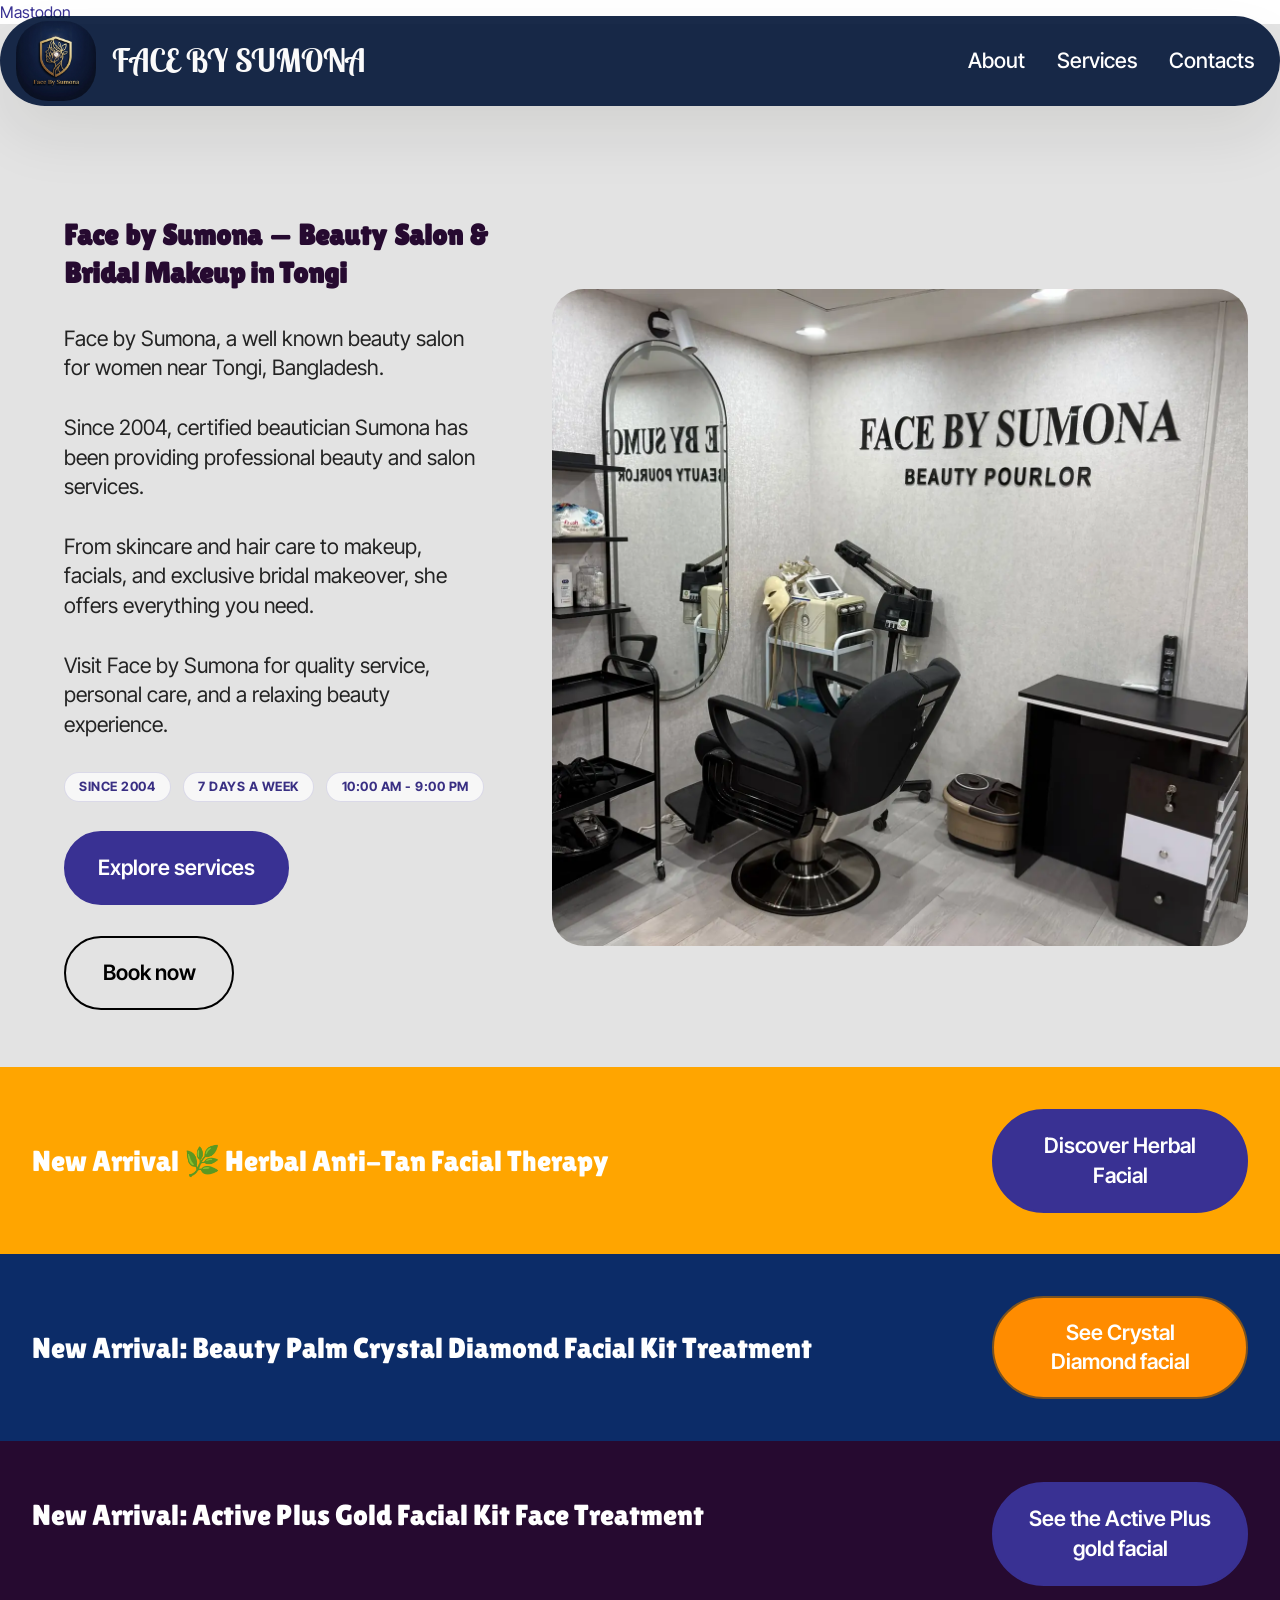
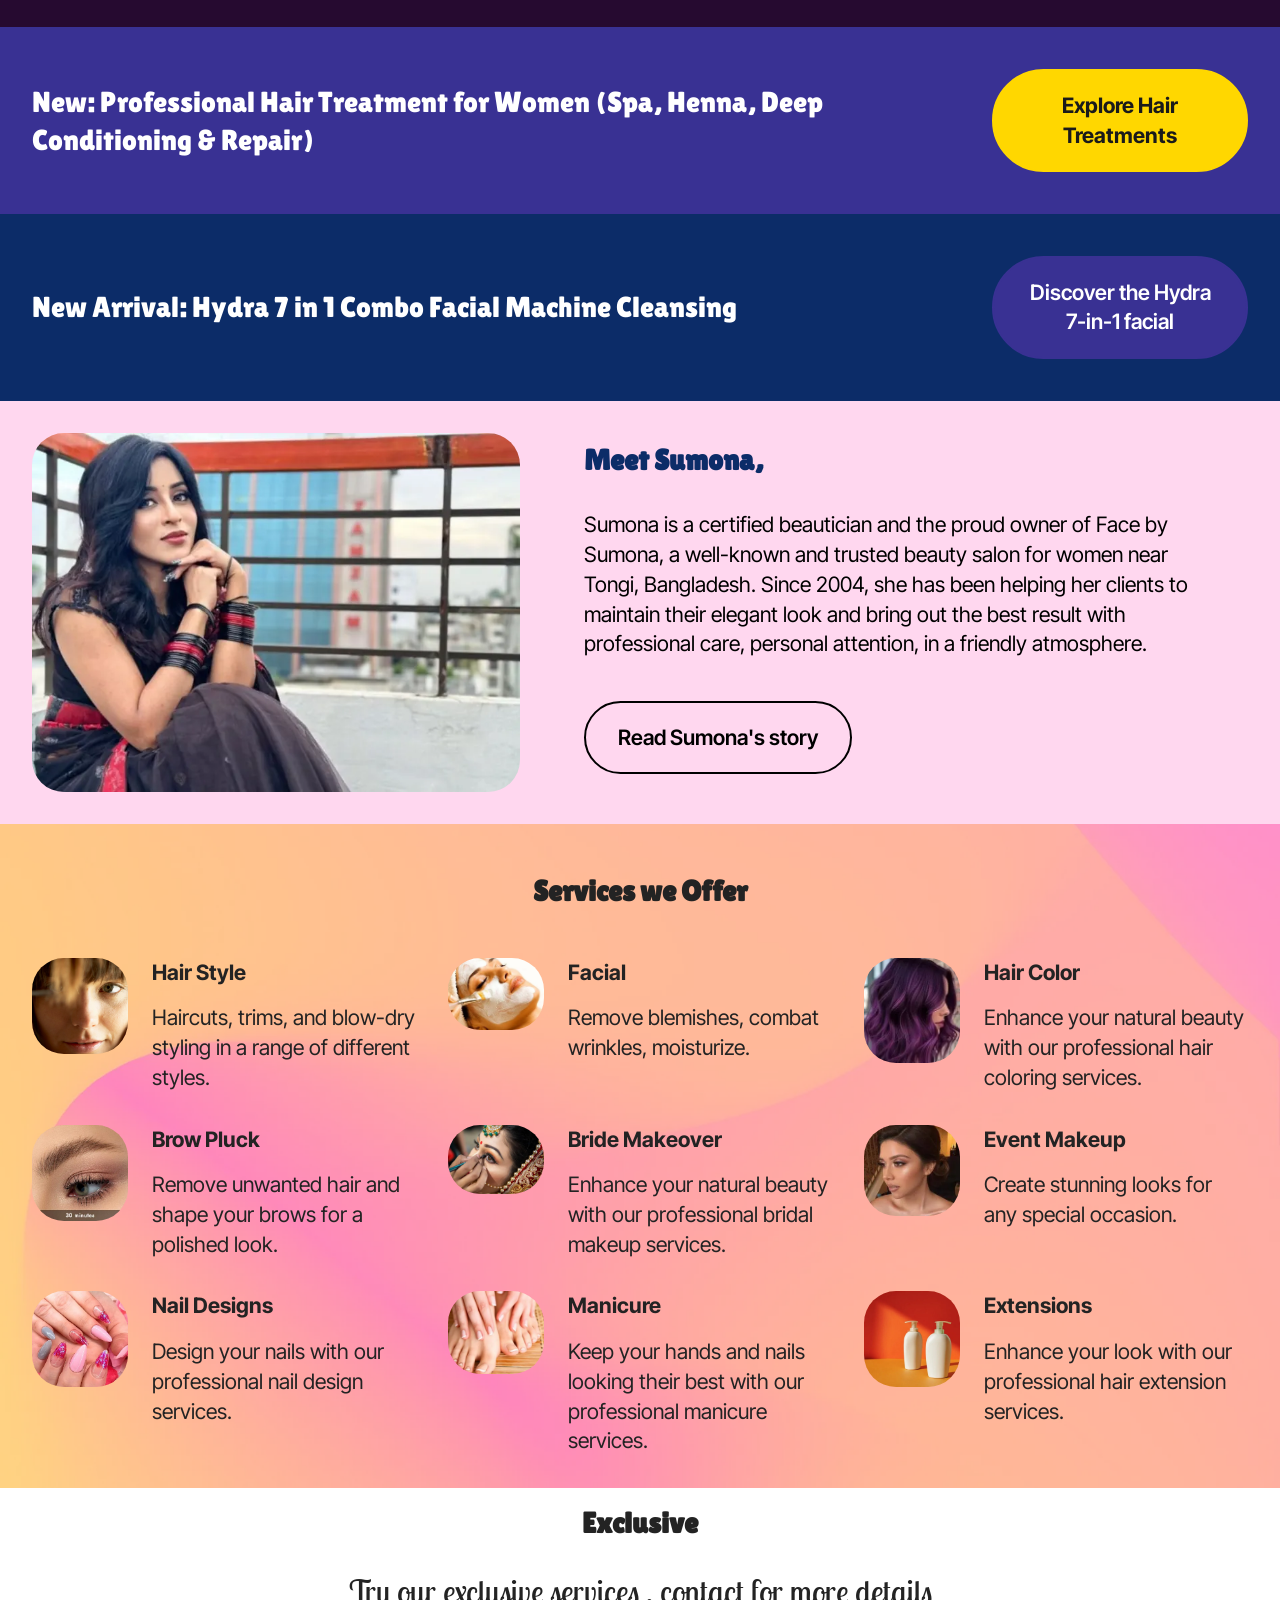
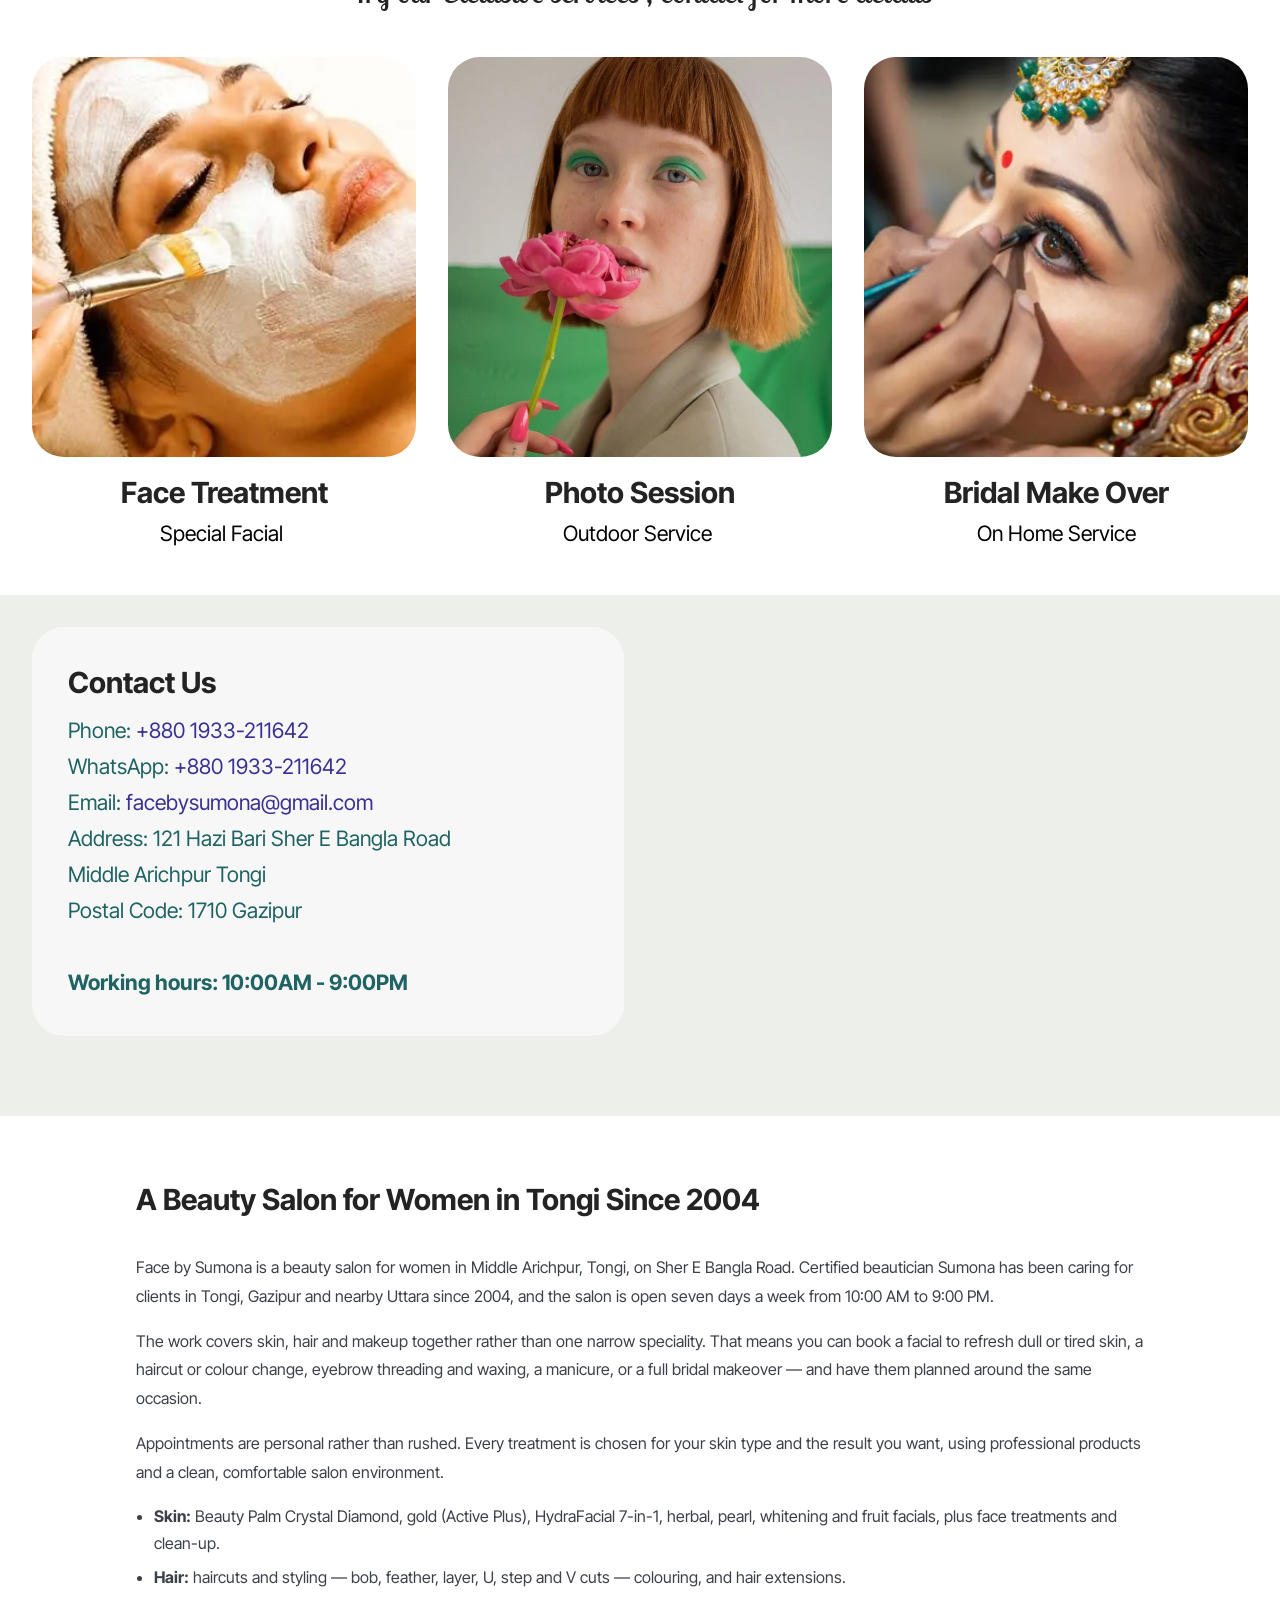
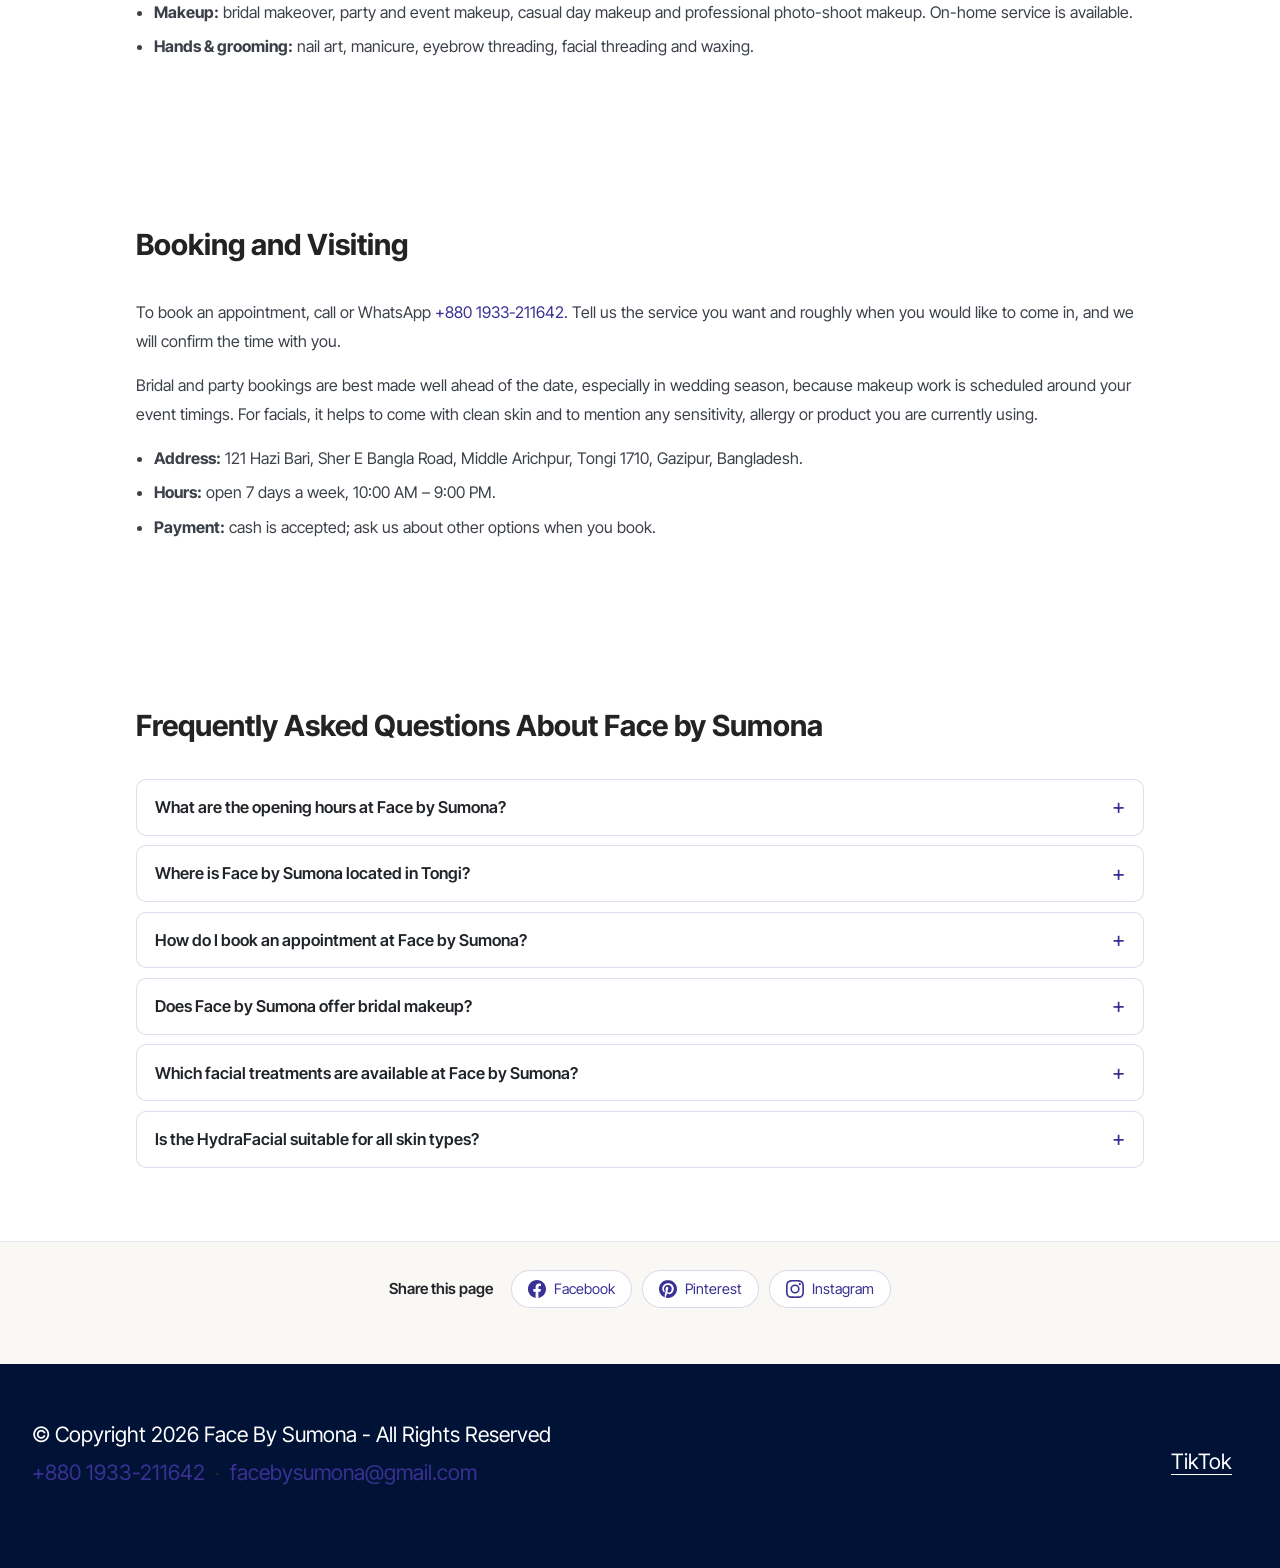
==== commit eaf669f3: "Update index.html" ====
--- a/index.html
+++ b/index.html
@@ -582,6 +582,7 @@
   gtag('config', 'G-GPD9XNZW9E');
 </script>
   <link rel="stylesheet" href="assets/fbs-share/share.css">
+  <a rel="me" href="https://mastodon.social/@facebysumona">Mastodon</a>
 </head>
 
 <body>
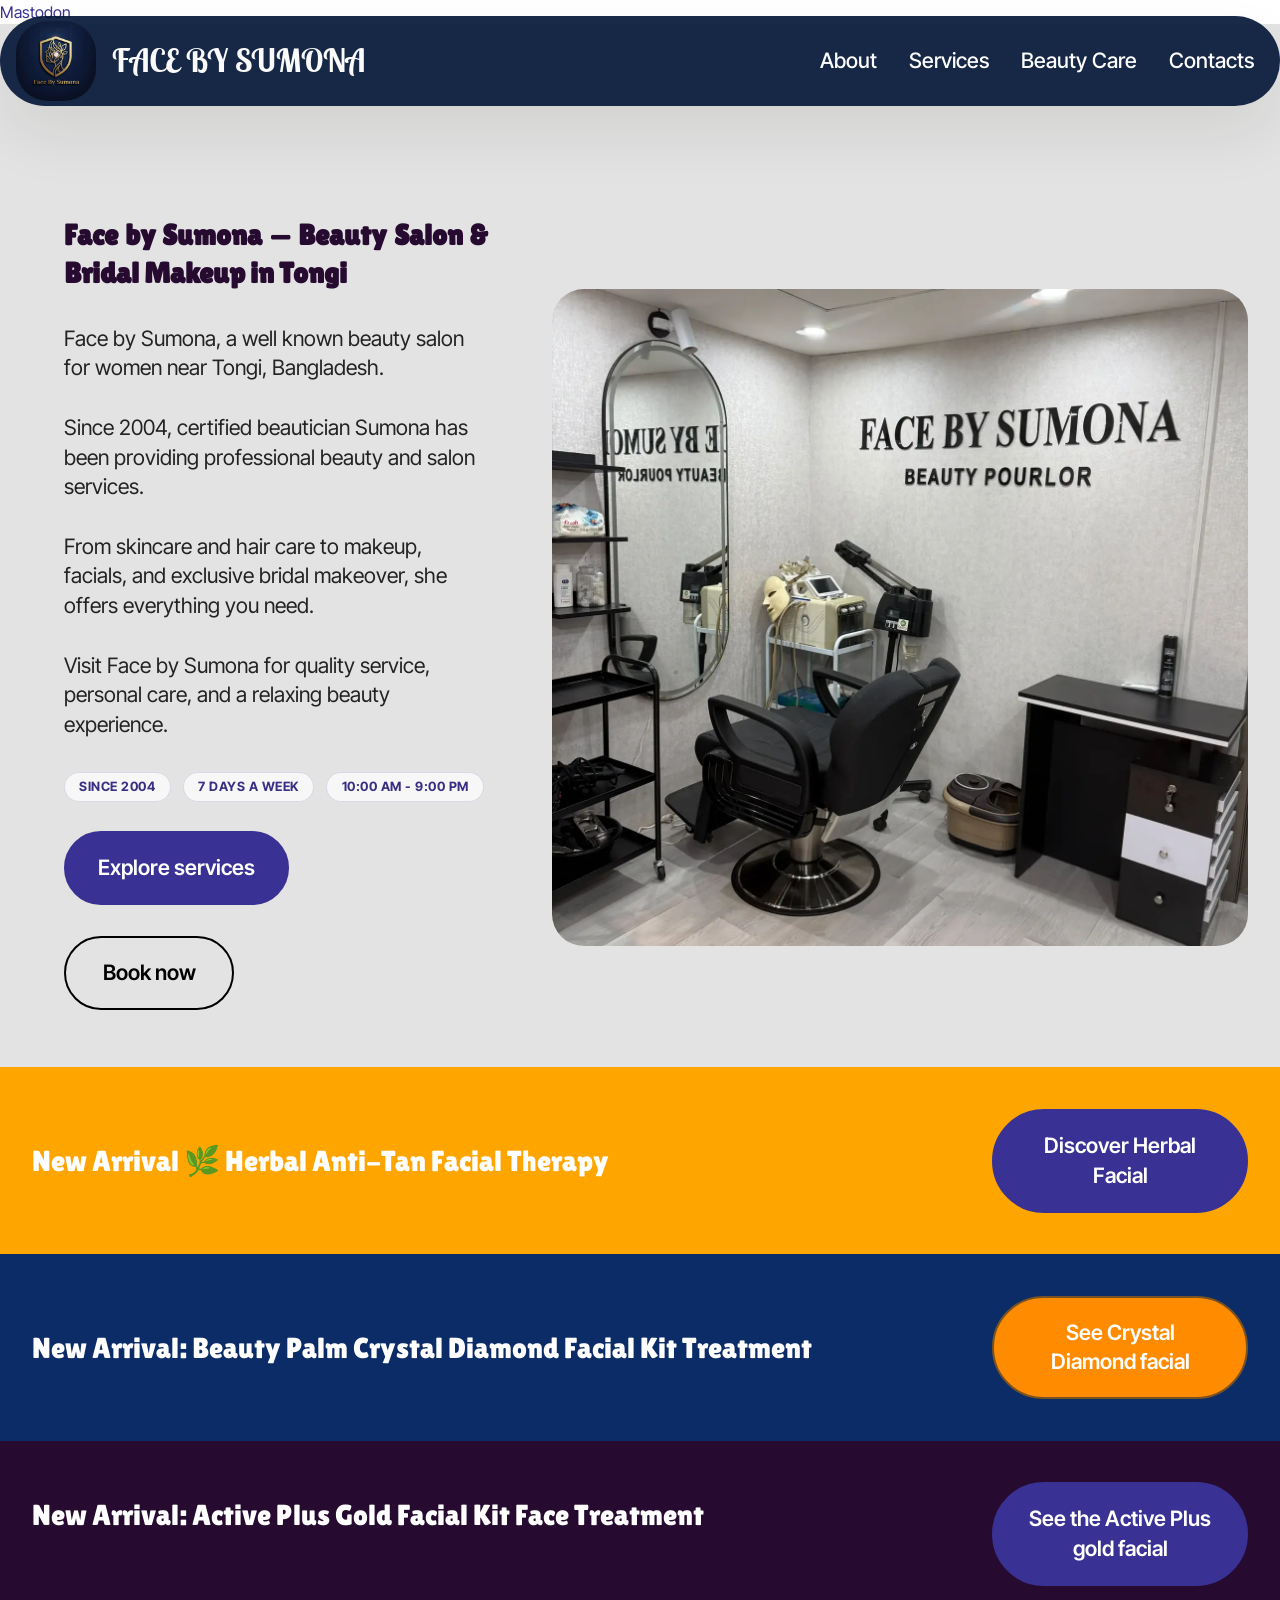
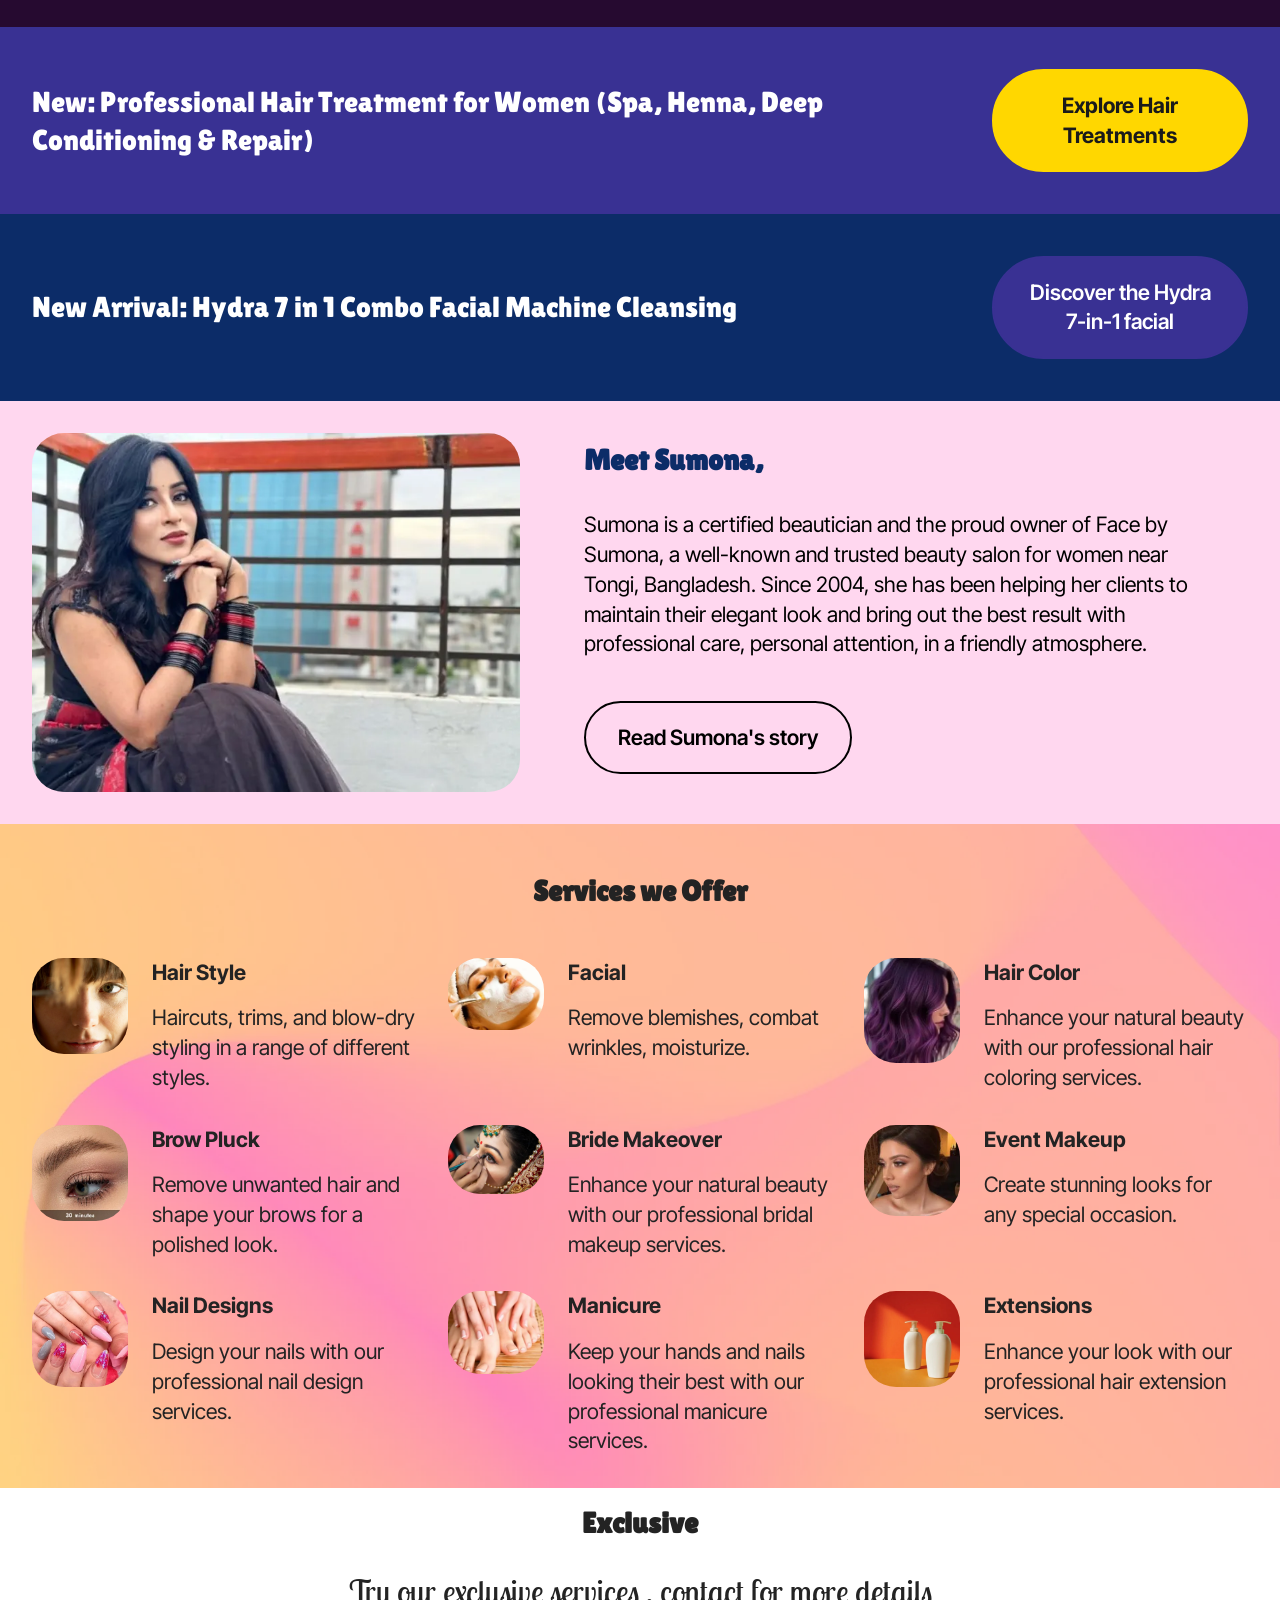
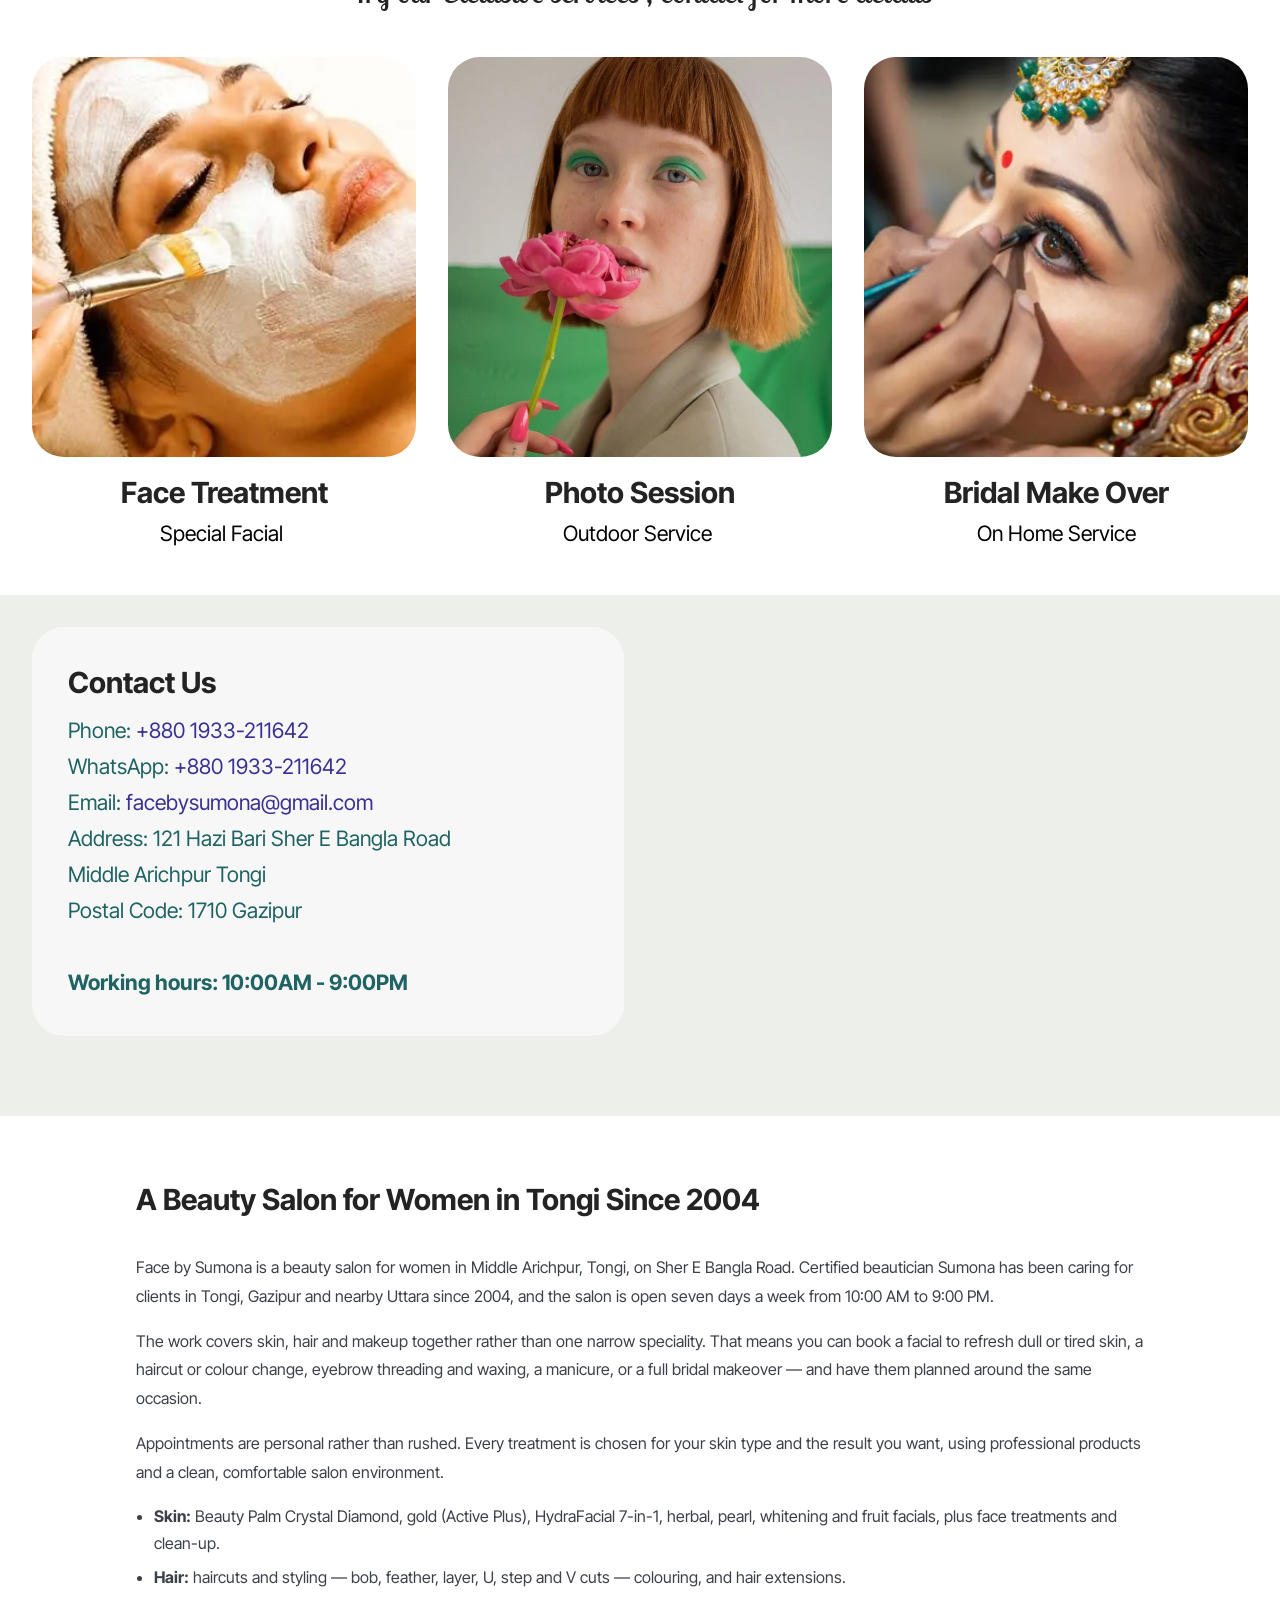
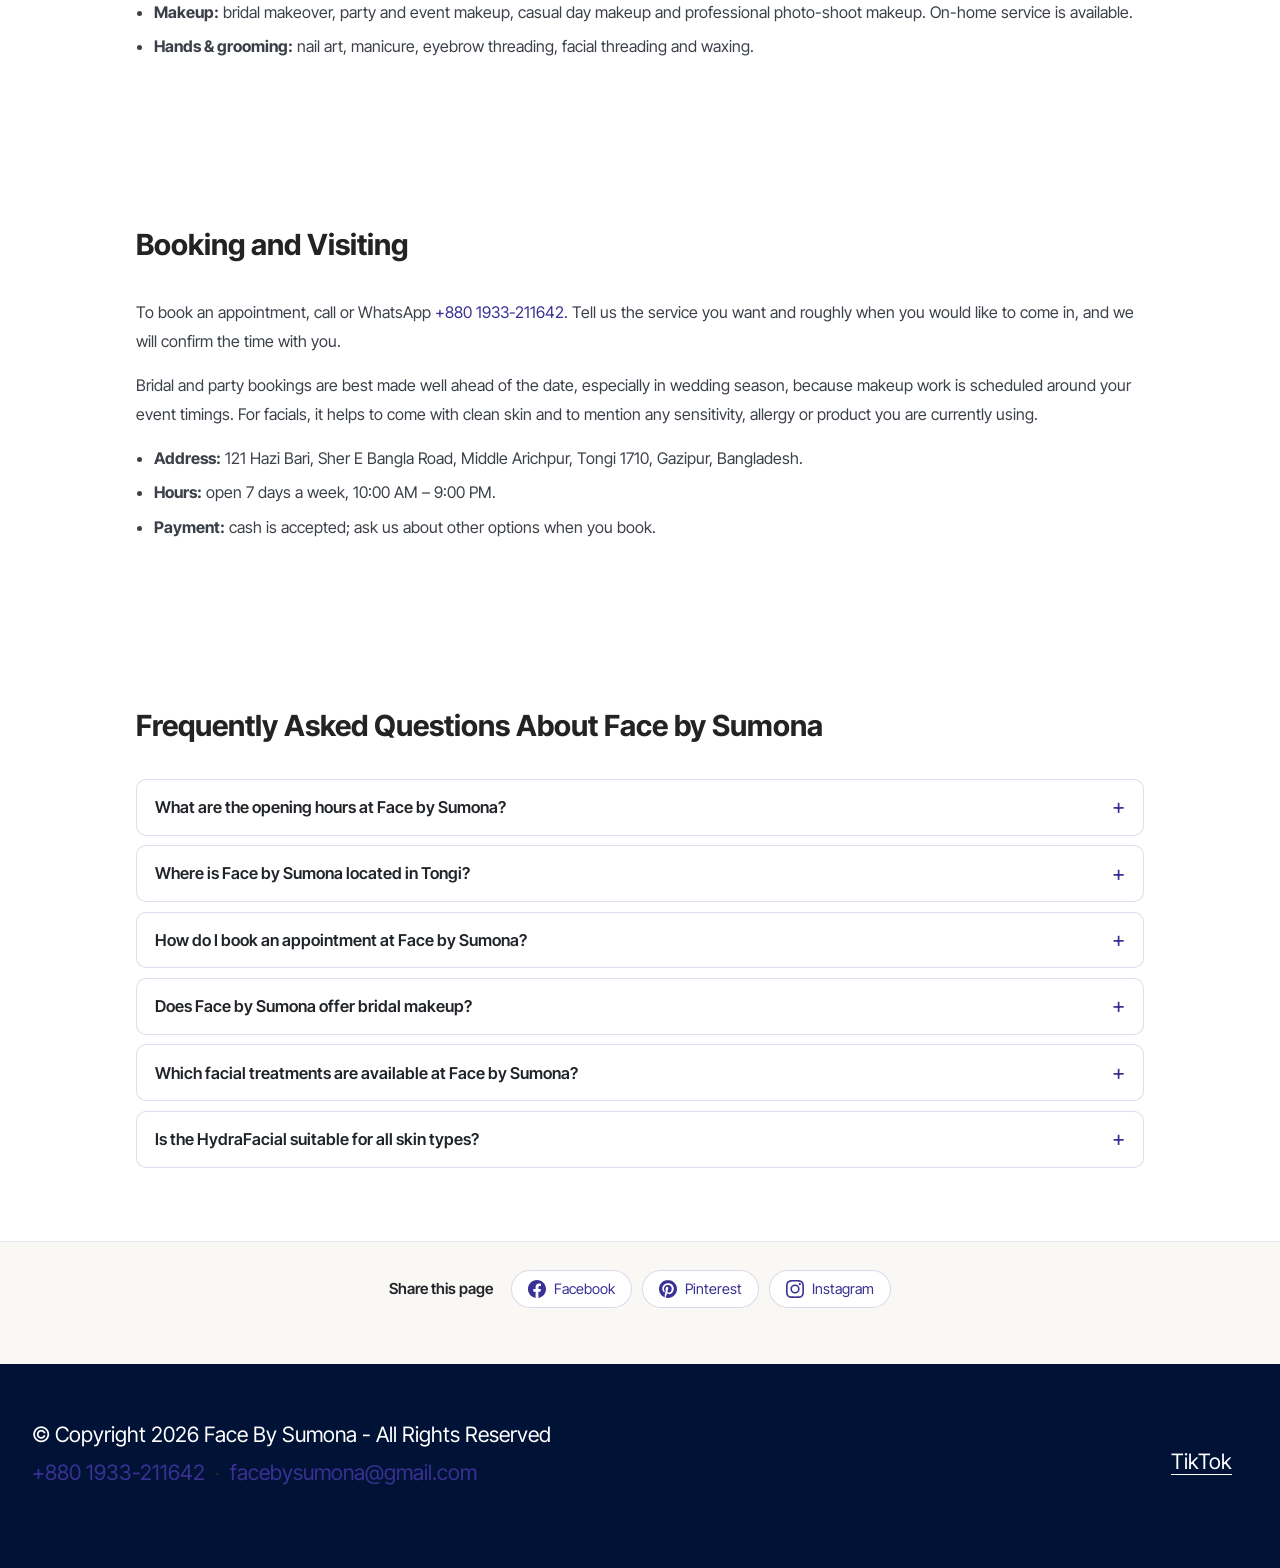
==== commit fba8038f: "added beauty sacre" ====
--- a/index.html
+++ b/index.html
@@ -622,6 +622,9 @@
                 aria-expanded="false">Services</a>
             </li>
             <li class="nav-item">
+              <a class="nav-link link text-secondary text-primary display-4" href="beauty-care.html">Beauty Care</a>
+            </li>
+            <li class="nav-item">
               <a class="nav-link link text-secondary display-4" href="contact.html">Contacts</a>
             </li>
           </ul>
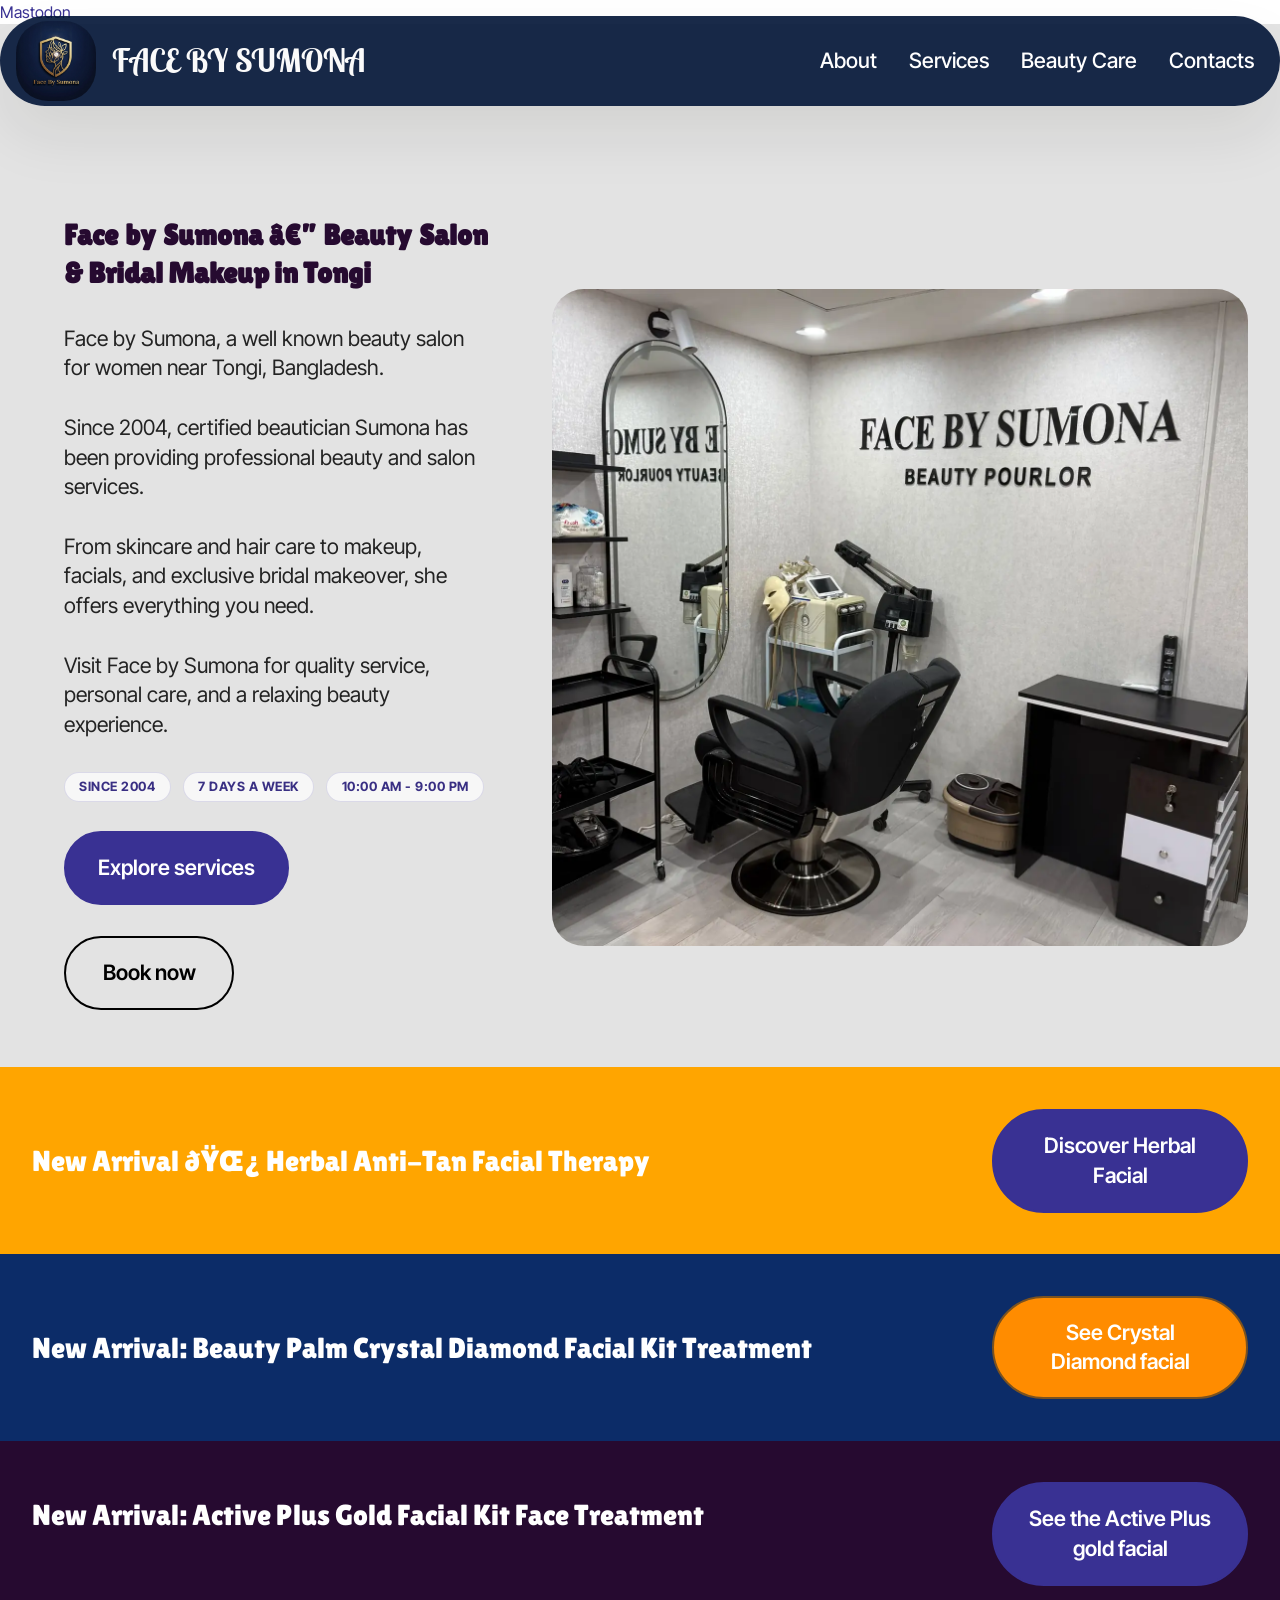
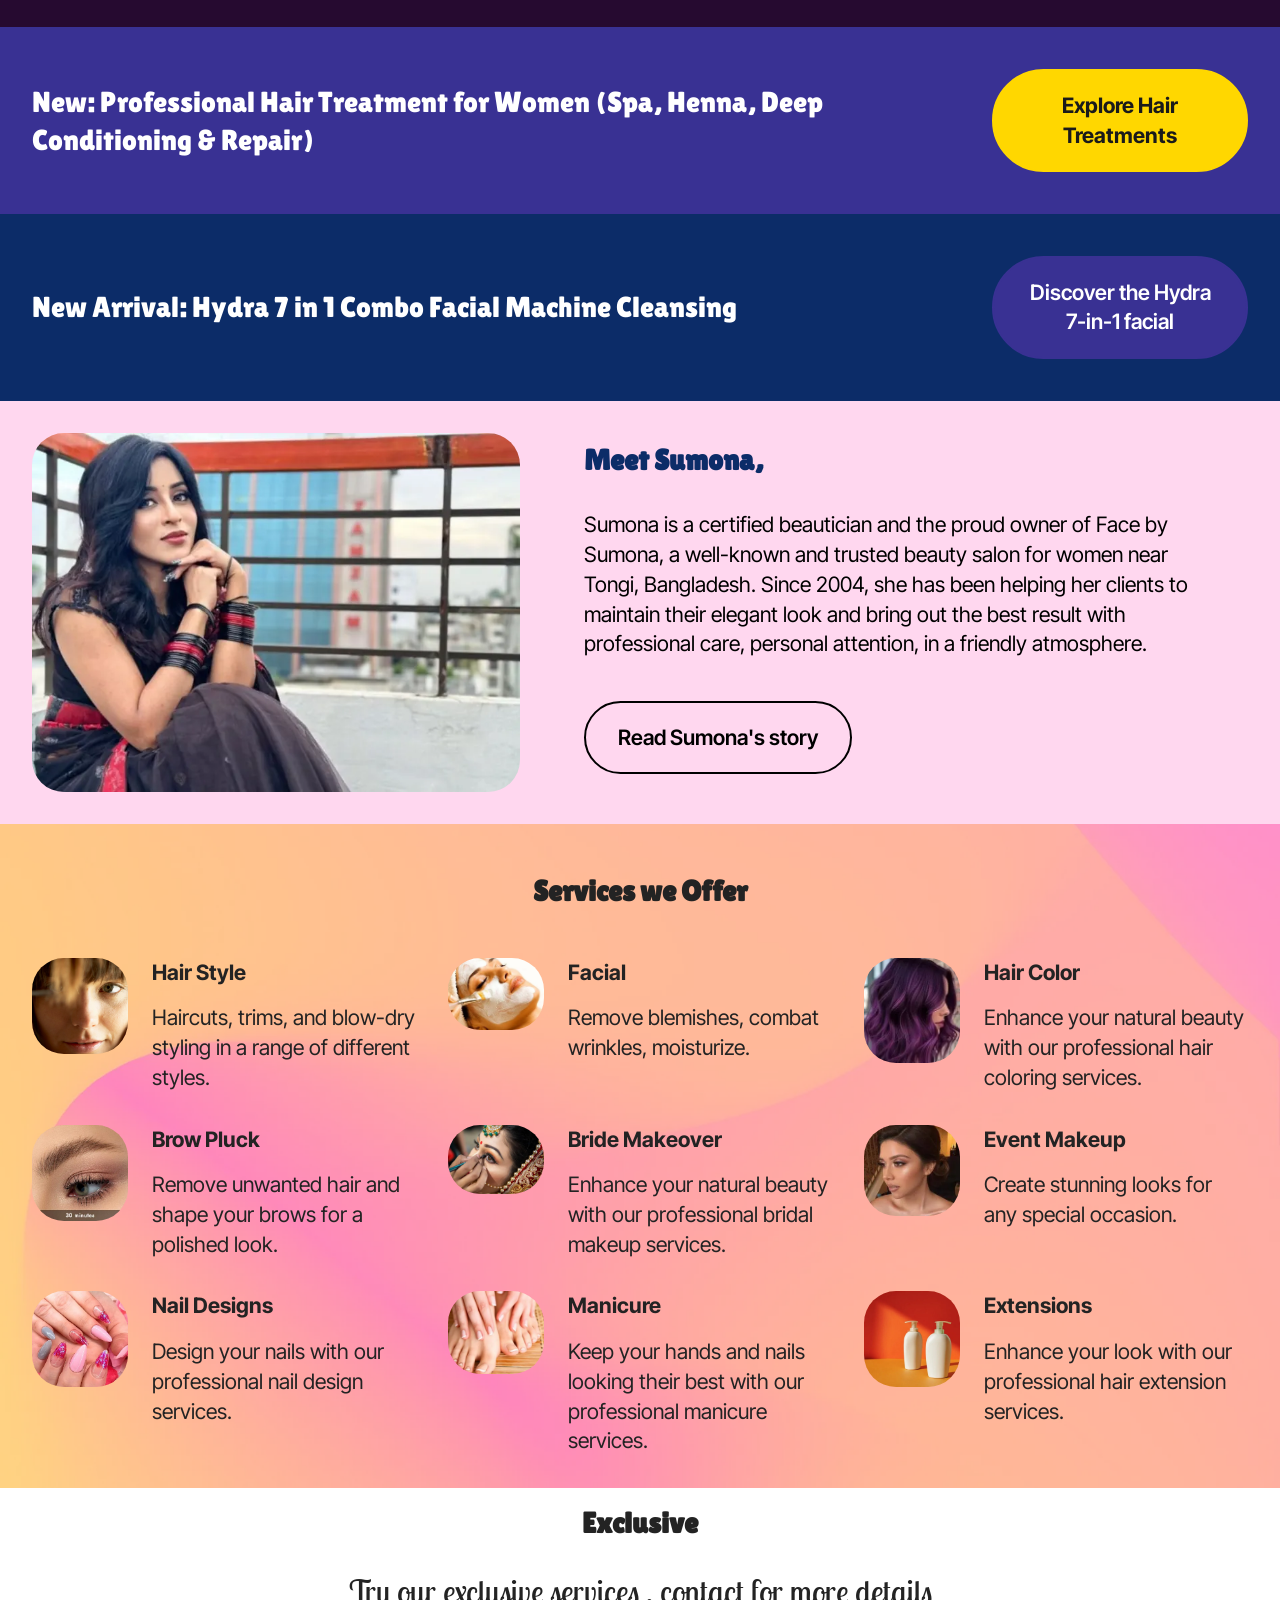
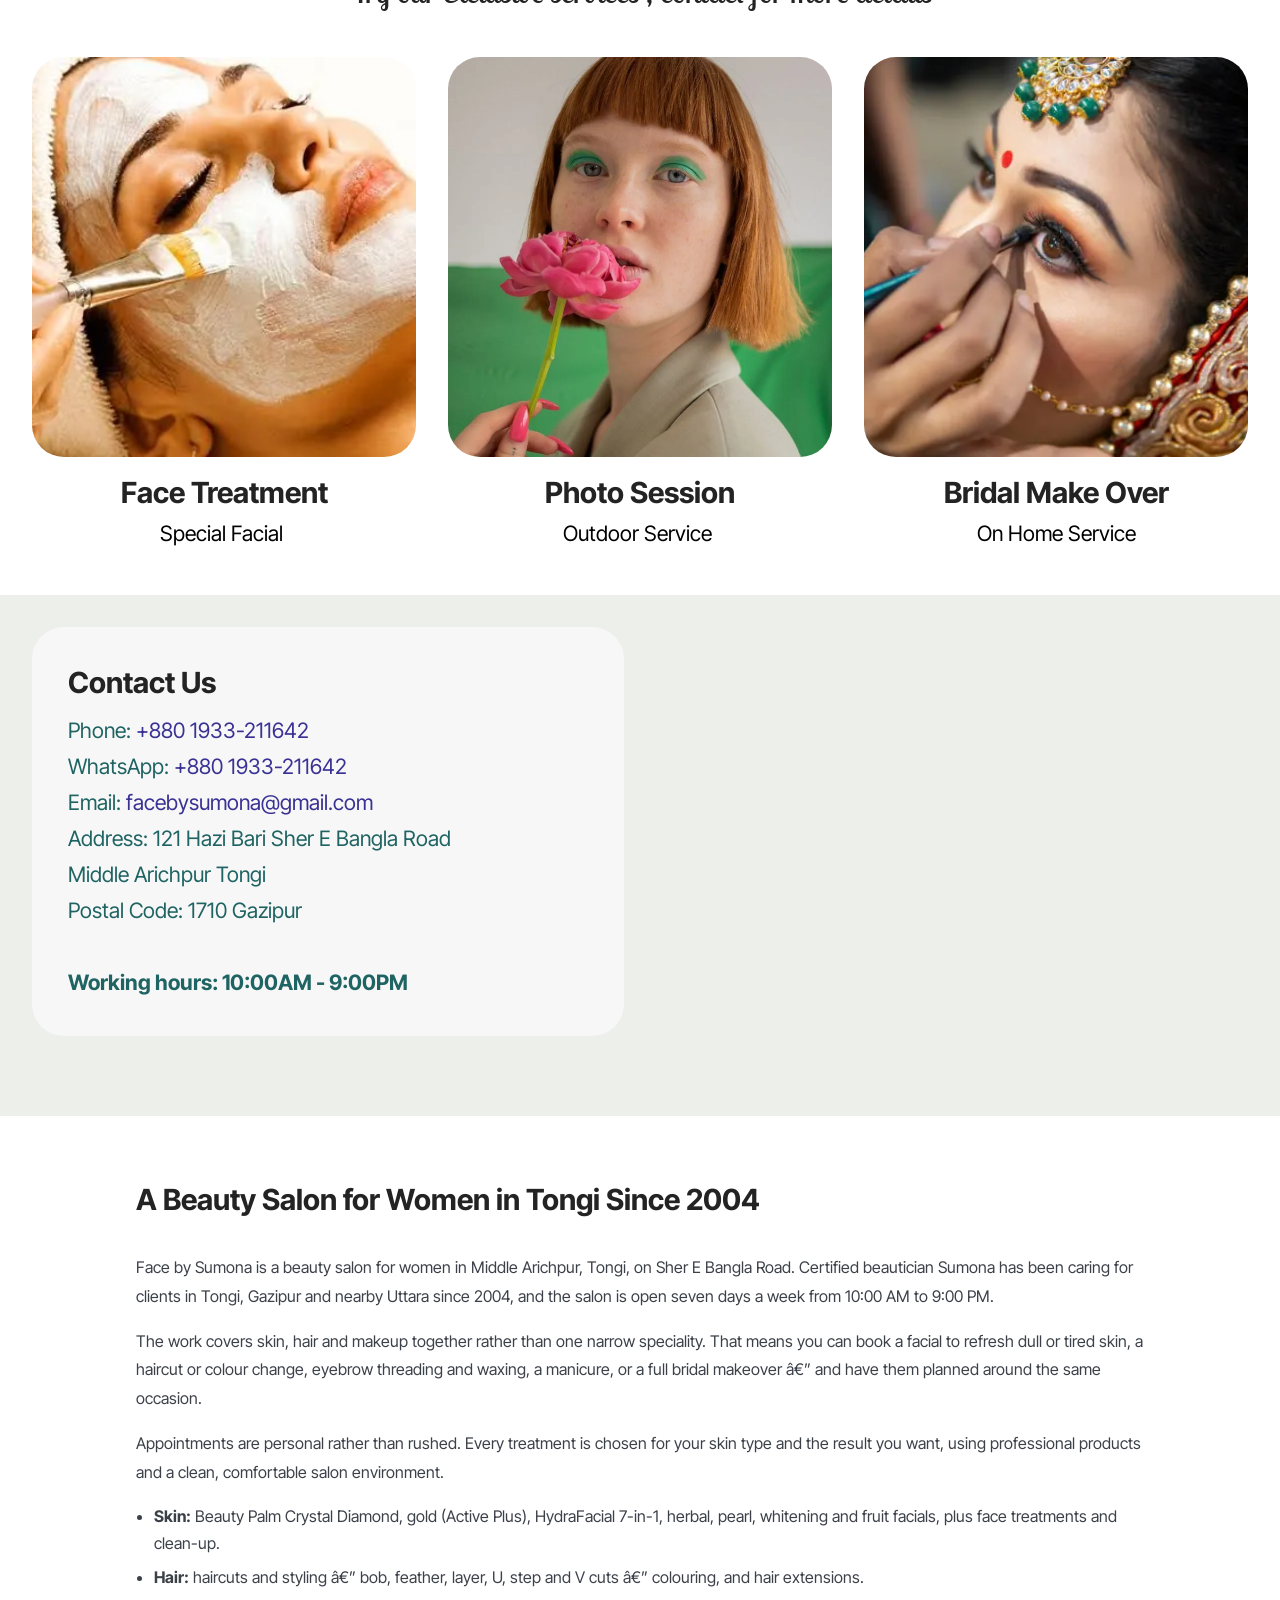
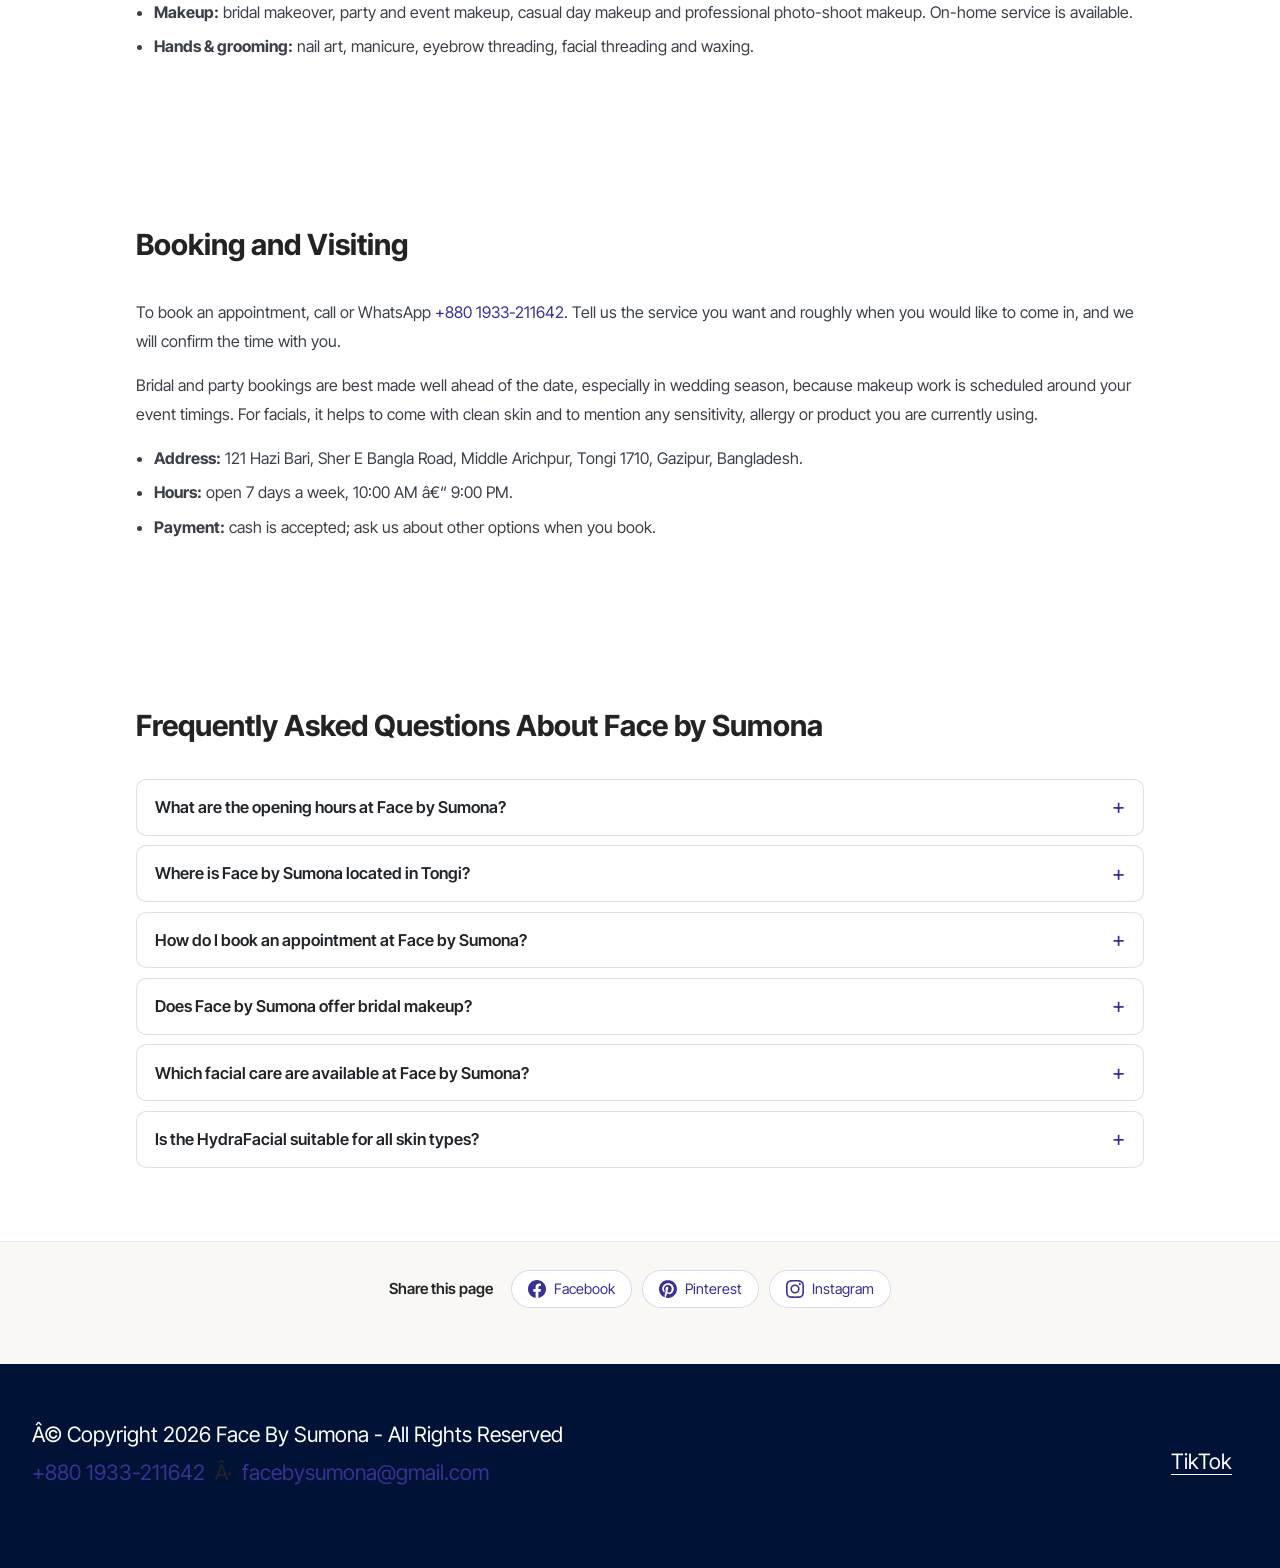
==== commit 1413db9c: "Refactor code structure for improved readability and maintainability" ====
--- a/index.html
+++ b/index.html
@@ -1,4 +1,4 @@
-<!DOCTYPE html>
+﻿<!DOCTYPE html>
 <html lang="en">
 
 <head>
@@ -9,7 +9,7 @@
   <meta name="generator" content="Mobirise v6.1.12, #">
   <meta name="viewport" content="width=device-width, initial-scale=1, minimum-scale=1">
   <meta name="description"
-    content="Certified beautician Sumona offers facial treatments, bridal makeover, hair styling and nail care in Middle Arichpur, Tongi. Open 7 days, 10am-9pm. Call today.">
+    content="Certified beautician Sumona offers facial care, bridal makeover, hair styling and nail care in Middle Arichpur, Tongi. Open 7 days, 10am-9pm. Call today.">
   <style>
     /* --- SEO additions: breadcrumbs, FAQ accordion, owner notes --- */
     /* Any image with width/height attrs must scale proportionally; without
@@ -197,7 +197,7 @@
   <meta property="og:locale" content="en_US">
   <meta property="og:title" content="Face by Sumona | Beauty Salon &amp; Bridal Makeup, Tongi">
   <meta property="og:description"
-    content="Certified beautician Sumona offers facial treatments, bridal makeover, hair styling and nail care in Middle Arichpur, Tongi.">
+    content="Certified beautician Sumona offers facial care, bridal makeover, hair styling and nail care in Middle Arichpur, Tongi.">
   <meta property="og:url" content="https://www.trueface.bond/">
   <meta property="og:image" content="https://www.trueface.bond/assets/images/og-image.jpg">
   <meta property="og:image:width" content="1200">
@@ -206,7 +206,7 @@
   <meta name="twitter:card" content="summary_large_image">
   <meta name="twitter:title" content="Face by Sumona | Beauty Salon &amp; Bridal Makeup, Tongi">
   <meta name="twitter:description"
-    content="Certified beautician Sumona offers facial treatments, bridal makeover, hair styling and nail care in Middle Arichpur, Tongi.">
+    content="Certified beautician Sumona offers facial care, bridal makeover, hair styling and nail care in Middle Arichpur, Tongi.">
   <meta name="twitter:image" content="https://www.trueface.bond/assets/images/og-image.jpg">
 
   <!-- ================= STRUCTURED DATA (JSON-LD) =================
@@ -239,7 +239,7 @@
         "https://www.trueface.bond/assets/images/img-20260924-wa0008-1171x878.webp",
         "https://www.trueface.bond/assets/images/hydra-machine-combo-fbs-1280x960.webp"
       ],
-      "description": "Face by Sumona is a beauty salon for women in Middle Arichpur, Tongi, Gazipur. Certified beautician Sumona has offered facial treatments, hair styling, makeup and bridal makeover since 2004.",
+      "description": "Face by Sumona is a beauty salon for women in Middle Arichpur, Tongi, Gazipur. Certified beautician Sumona has offered facial care, hair styling, makeup and bridal makeover since 2004.",
       "telephone": "+8801933211642",
       "email": "facebysumona@gmail.com",
       "foundingDate": "2004",
@@ -318,7 +318,10 @@
         }
       ],
       "currenciesAccepted": "BDT",
-      "sameAs": [],
+      "sameAs": [
+        "https://www.tiktok.com/@sumonaislam408",
+        "https://mastodon.social/@facebysumona"
+      ],
       "hasOfferCatalog": {
         "@type": "OfferCatalog",
         "name": "Beauty & Salon Services at Face by Sumona",
@@ -476,7 +479,7 @@
       "@id": "https://www.trueface.bond/#webpage",
       "url": "https://www.trueface.bond/",
       "name": "Face by Sumona | Beauty Salon & Bridal Makeup, Tongi",
-      "description": "Certified beautician Sumona offers facial treatments, bridal makeover, hair styling and nail care in Middle Arichpur, Tongi. Open 7 days, 10am-9pm. Call today.",
+      "description": "Certified beautician Sumona offers facial care, bridal makeover, hair styling and nail care in Middle Arichpur, Tongi. Open 7 days, 10am-9pm. Call today.",
       "inLanguage": "en",
       "isPartOf": {
         "@id": "https://www.trueface.bond/#website"
@@ -523,7 +526,7 @@
         },
         {
           "@type": "Question",
-          "name": "Which facial treatments are available at Face by Sumona?",
+          "name": "Which facial care are available at Face by Sumona?",
           "acceptedAnswer": {
             "@type": "Answer",
             "text": "Gold (Active Plus), HydraFacial 7-in-1, herbal, pearl, whitening and fruit facials are all offered."
@@ -541,7 +544,7 @@
     }
   ]
 }
-  </script>
+</script>
   <!-- ================= /SEO ================= -->
 
 
@@ -649,7 +652,7 @@
         </div>
         <div class="col-12 col-lg col-md-12">
           <div class="text-wrapper align-left">
-            <h1 class="mbr-section-title mbr-fonts-style mb-4 display-2"><strong>Face by Sumona — Beauty Salon &amp;
+            <h1 class="mbr-section-title mbr-fonts-style mb-4 display-2"><strong>Face by Sumona â€” Beauty Salon &amp;
                 Bridal Makeup in Tongi</strong></h1>
             <p class="mbr-text mbr-fonts-style mb-4 display-7">Face by Sumona, a well known beauty salon for women near
               Tongi, Bangladesh.
@@ -683,7 +686,7 @@
           <div class="item-wrapper">
             <div class="card-box">
 
-              <h4 class="card-text mbr-fonts-style display-2">New Arrival 🌿 Herbal Anti-Tan Facial Therapy
+              <h4 class="card-text mbr-fonts-style display-2">New Arrival ðŸŒ¿ Herbal Anti-Tan Facial Therapy
 
               </h4>
             </div>
@@ -1079,13 +1082,13 @@
               salon is open seven days a week from 10:00 AM to 9:00 PM.</p>
             <p>The work covers skin, hair and makeup together rather than one narrow speciality. That means you can book
               a facial to refresh dull or tired skin, a haircut or colour change, eyebrow threading and waxing, a
-              manicure, or a full bridal makeover — and have them planned around the same occasion.</p>
+              manicure, or a full bridal makeover â€” and have them planned around the same occasion.</p>
             <p>Appointments are personal rather than rushed. Every treatment is chosen for your skin type and the result
               you want, using professional products and a clean, comfortable salon environment.</p>
             <ul>
               <li><strong>Skin:</strong> Beauty Palm Crystal Diamond, gold (Active Plus), HydraFacial 7-in-1, herbal,
                 pearl, whitening and fruit facials, plus face treatments and clean-up.</li>
-              <li><strong>Hair:</strong> haircuts and styling — bob, feather, layer, U, step and V cuts — colouring, and
+              <li><strong>Hair:</strong> haircuts and styling â€” bob, feather, layer, U, step and V cuts â€” colouring, and
                 hair extensions.</li>
               <li><strong>Makeup:</strong> bridal makeover, party and event makeup, casual day makeup and professional
                 photo-shoot makeup. On-home service is available.</li>
@@ -1112,7 +1115,7 @@
             <ul>
               <li><strong>Address:</strong> 121 Hazi Bari, Sher E Bangla Road, Middle Arichpur, Tongi 1710, Gazipur,
                 Bangladesh.</li>
-              <li><strong>Hours:</strong> open 7 days a week, 10:00 AM – 9:00 PM.</li>
+              <li><strong>Hours:</strong> open 7 days a week, 10:00 AM â€“ 9:00 PM.</li>
               <li><strong>Payment:</strong> cash is accepted; ask us about other options when you book.</li>
             </ul>
           </div>
@@ -1152,7 +1155,7 @@
                 service.</p>
             </details>
             <details>
-              <summary>Which facial treatments are available at Face by Sumona?</summary>
+              <summary>Which facial care are available at Face by Sumona?</summary>
               <p class="fbs-answer">Beauty Palm Crystal Diamond, Gold (Active Plus), HydraFacial 7-in-1, herbal, pearl,
                 whitening and fruit facials are all offered.</p>
             </details>
@@ -1201,10 +1204,10 @@
       <div class="row">
         <div class="col-12 col-lg-6 center mt-2 mb-3">
           <p class="mbr-fonts-style copyright mb-0 display-7">
-            © Copyright 2026 Face By Sumona - All Rights Reserved
+            Â© Copyright 2026 Face By Sumona - All Rights Reserved
           </p>
           <p class="mbr-fonts-style display-7" style="margin-top:.5rem">
-            <a href="tel:+8801933211642">+880 1933-211642</a> &nbsp;·&nbsp;
+            <a href="tel:+8801933211642">+880 1933-211642</a> &nbsp;Â·&nbsp;
             <a href="mailto:facebysumona@gmail.com">facebysumona@gmail.com</a>
           </p>
         </div>
@@ -1242,3 +1245,4 @@
 </body>
 
 </html>
+
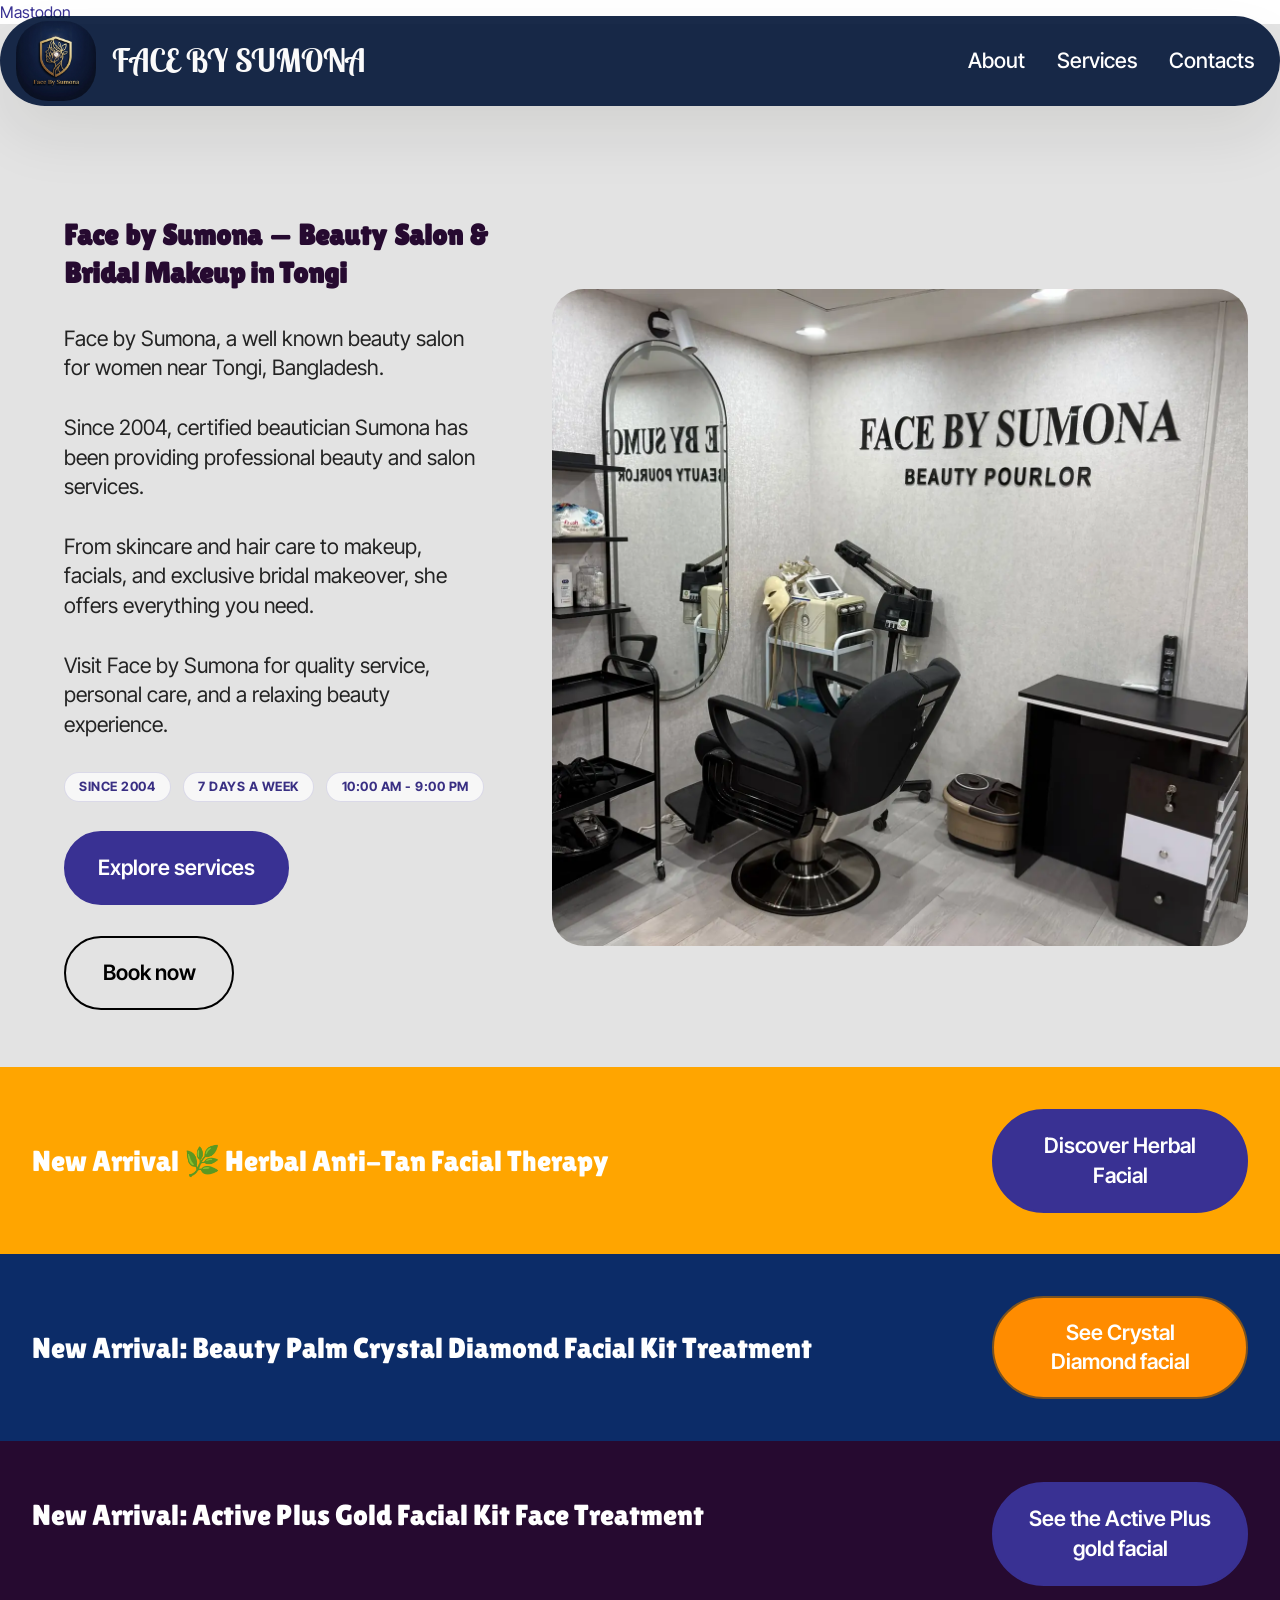
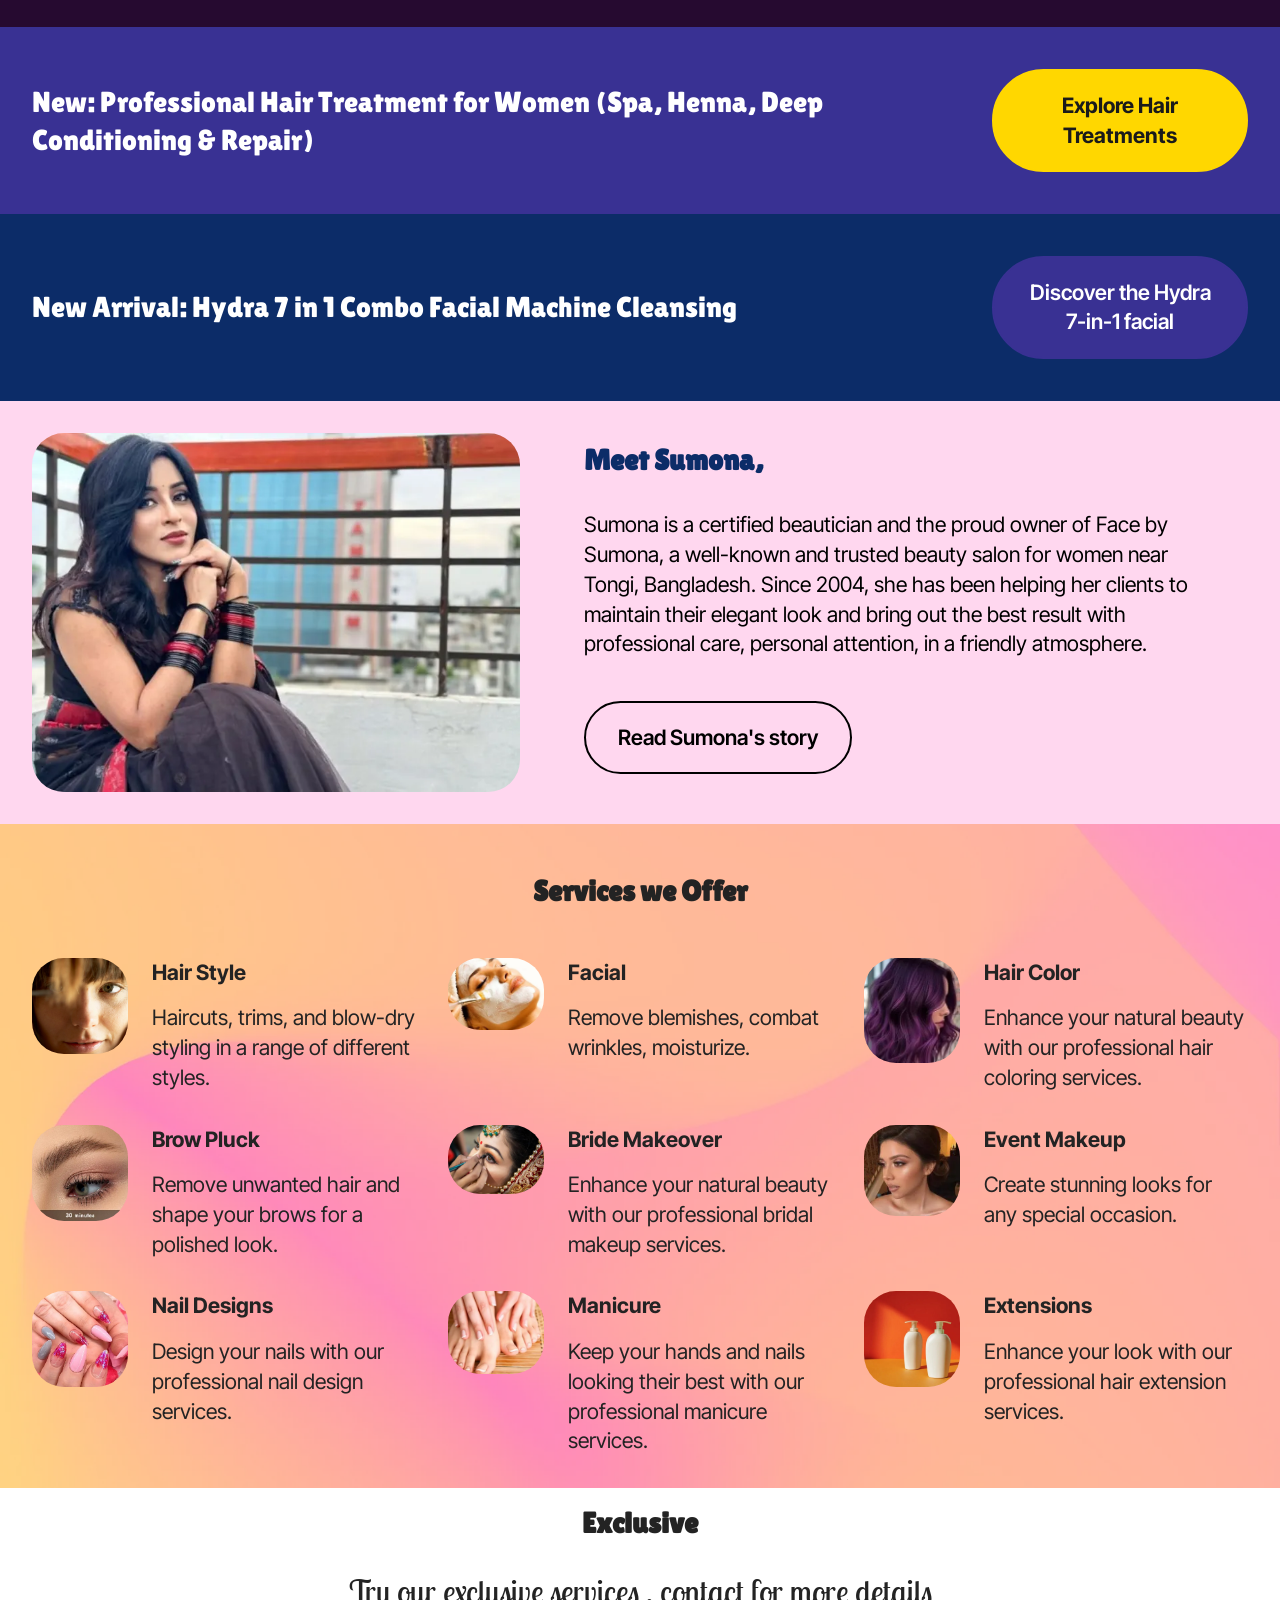
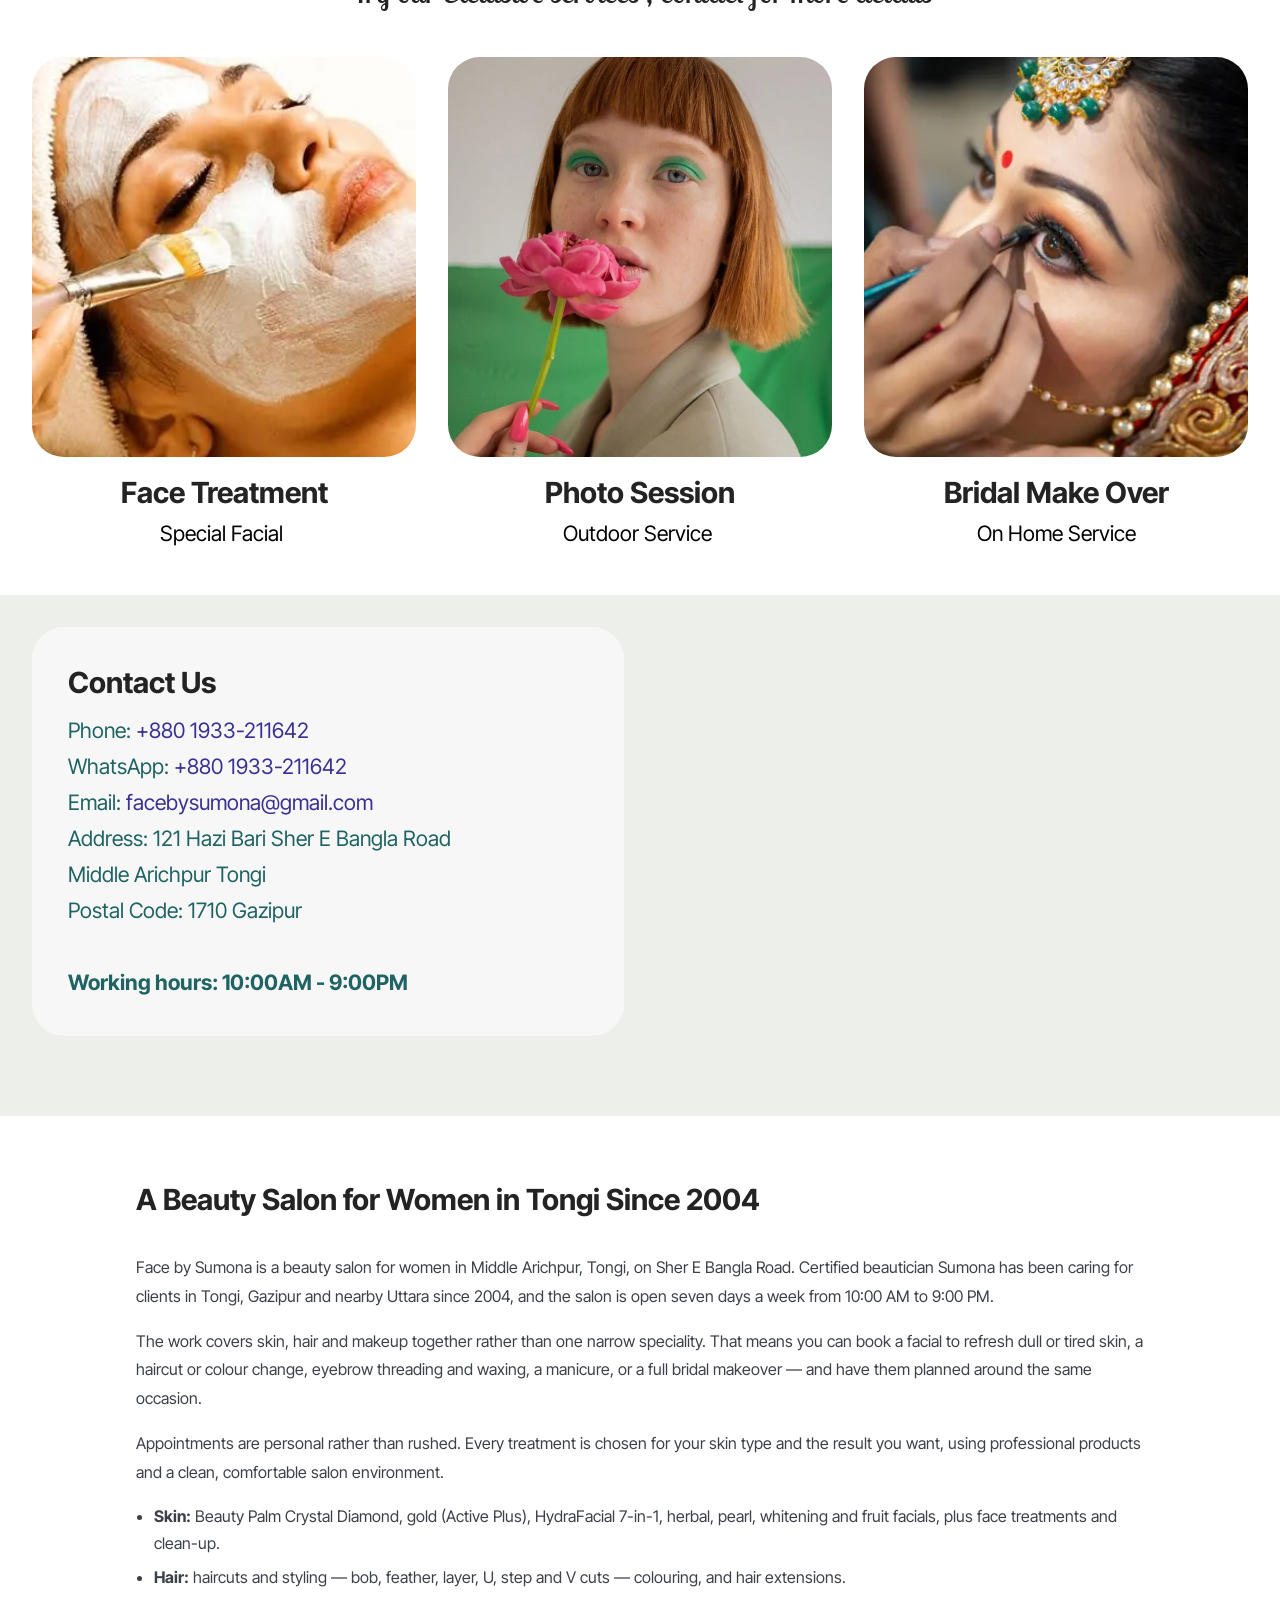
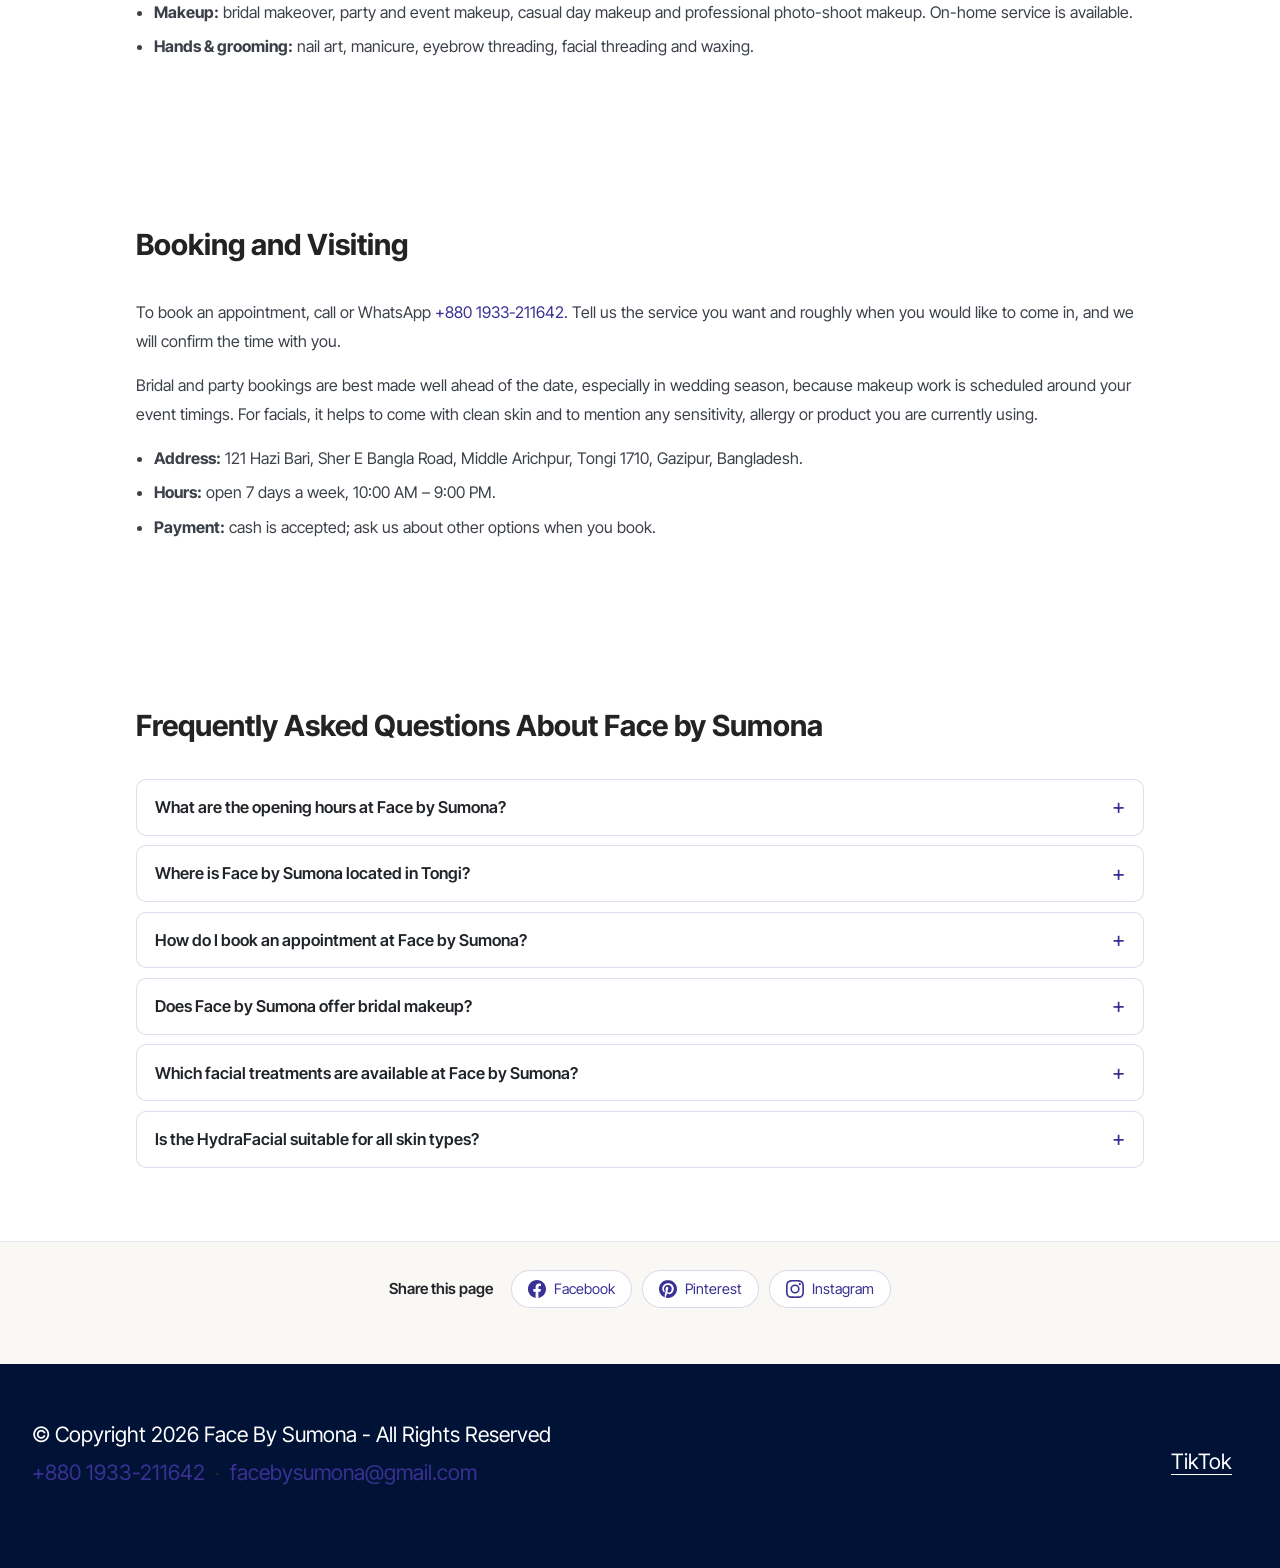
==== commit 093d8d39: "Revert changes" ====
--- a/index.html
+++ b/index.html
@@ -1,4 +1,4 @@
-﻿<!DOCTYPE html>
+<!DOCTYPE html>
 <html lang="en">
 
 <head>
@@ -9,7 +9,7 @@
   <meta name="generator" content="Mobirise v6.1.12, #">
   <meta name="viewport" content="width=device-width, initial-scale=1, minimum-scale=1">
   <meta name="description"
-    content="Certified beautician Sumona offers facial care, bridal makeover, hair styling and nail care in Middle Arichpur, Tongi. Open 7 days, 10am-9pm. Call today.">
+    content="Certified beautician Sumona offers facial treatments, bridal makeover, hair styling and nail care in Middle Arichpur, Tongi. Open 7 days, 10am-9pm. Call today.">
   <style>
     /* --- SEO additions: breadcrumbs, FAQ accordion, owner notes --- */
     /* Any image with width/height attrs must scale proportionally; without
@@ -197,7 +197,7 @@
   <meta property="og:locale" content="en_US">
   <meta property="og:title" content="Face by Sumona | Beauty Salon &amp; Bridal Makeup, Tongi">
   <meta property="og:description"
-    content="Certified beautician Sumona offers facial care, bridal makeover, hair styling and nail care in Middle Arichpur, Tongi.">
+    content="Certified beautician Sumona offers facial treatments, bridal makeover, hair styling and nail care in Middle Arichpur, Tongi.">
   <meta property="og:url" content="https://www.trueface.bond/">
   <meta property="og:image" content="https://www.trueface.bond/assets/images/og-image.jpg">
   <meta property="og:image:width" content="1200">
@@ -206,7 +206,7 @@
   <meta name="twitter:card" content="summary_large_image">
   <meta name="twitter:title" content="Face by Sumona | Beauty Salon &amp; Bridal Makeup, Tongi">
   <meta name="twitter:description"
-    content="Certified beautician Sumona offers facial care, bridal makeover, hair styling and nail care in Middle Arichpur, Tongi.">
+    content="Certified beautician Sumona offers facial treatments, bridal makeover, hair styling and nail care in Middle Arichpur, Tongi.">
   <meta name="twitter:image" content="https://www.trueface.bond/assets/images/og-image.jpg">
 
   <!-- ================= STRUCTURED DATA (JSON-LD) =================
@@ -239,7 +239,7 @@
         "https://www.trueface.bond/assets/images/img-20260924-wa0008-1171x878.webp",
         "https://www.trueface.bond/assets/images/hydra-machine-combo-fbs-1280x960.webp"
       ],
-      "description": "Face by Sumona is a beauty salon for women in Middle Arichpur, Tongi, Gazipur. Certified beautician Sumona has offered facial care, hair styling, makeup and bridal makeover since 2004.",
+      "description": "Face by Sumona is a beauty salon for women in Middle Arichpur, Tongi, Gazipur. Certified beautician Sumona has offered facial treatments, hair styling, makeup and bridal makeover since 2004.",
       "telephone": "+8801933211642",
       "email": "facebysumona@gmail.com",
       "foundingDate": "2004",
@@ -318,10 +318,7 @@
         }
       ],
       "currenciesAccepted": "BDT",
-      "sameAs": [
-        "https://www.tiktok.com/@sumonaislam408",
-        "https://mastodon.social/@facebysumona"
-      ],
+      "sameAs": [],
       "hasOfferCatalog": {
         "@type": "OfferCatalog",
         "name": "Beauty & Salon Services at Face by Sumona",
@@ -479,7 +476,7 @@
       "@id": "https://www.trueface.bond/#webpage",
       "url": "https://www.trueface.bond/",
       "name": "Face by Sumona | Beauty Salon & Bridal Makeup, Tongi",
-      "description": "Certified beautician Sumona offers facial care, bridal makeover, hair styling and nail care in Middle Arichpur, Tongi. Open 7 days, 10am-9pm. Call today.",
+      "description": "Certified beautician Sumona offers facial treatments, bridal makeover, hair styling and nail care in Middle Arichpur, Tongi. Open 7 days, 10am-9pm. Call today.",
       "inLanguage": "en",
       "isPartOf": {
         "@id": "https://www.trueface.bond/#website"
@@ -526,7 +523,7 @@
         },
         {
           "@type": "Question",
-          "name": "Which facial care are available at Face by Sumona?",
+          "name": "Which facial treatments are available at Face by Sumona?",
           "acceptedAnswer": {
             "@type": "Answer",
             "text": "Gold (Active Plus), HydraFacial 7-in-1, herbal, pearl, whitening and fruit facials are all offered."
@@ -544,7 +541,7 @@
     }
   ]
 }
-</script>
+  </script>
   <!-- ================= /SEO ================= -->
 
 
@@ -625,9 +622,6 @@
                 aria-expanded="false">Services</a>
             </li>
             <li class="nav-item">
-              <a class="nav-link link text-secondary text-primary display-4" href="beauty-care.html">Beauty Care</a>
-            </li>
-            <li class="nav-item">
               <a class="nav-link link text-secondary display-4" href="contact.html">Contacts</a>
             </li>
           </ul>
@@ -652,7 +646,7 @@
         </div>
         <div class="col-12 col-lg col-md-12">
           <div class="text-wrapper align-left">
-            <h1 class="mbr-section-title mbr-fonts-style mb-4 display-2"><strong>Face by Sumona â€” Beauty Salon &amp;
+            <h1 class="mbr-section-title mbr-fonts-style mb-4 display-2"><strong>Face by Sumona — Beauty Salon &amp;
                 Bridal Makeup in Tongi</strong></h1>
             <p class="mbr-text mbr-fonts-style mb-4 display-7">Face by Sumona, a well known beauty salon for women near
               Tongi, Bangladesh.
@@ -686,7 +680,7 @@
           <div class="item-wrapper">
             <div class="card-box">
 
-              <h4 class="card-text mbr-fonts-style display-2">New Arrival ðŸŒ¿ Herbal Anti-Tan Facial Therapy
+              <h4 class="card-text mbr-fonts-style display-2">New Arrival 🌿 Herbal Anti-Tan Facial Therapy
 
               </h4>
             </div>
@@ -1082,13 +1076,13 @@
               salon is open seven days a week from 10:00 AM to 9:00 PM.</p>
             <p>The work covers skin, hair and makeup together rather than one narrow speciality. That means you can book
               a facial to refresh dull or tired skin, a haircut or colour change, eyebrow threading and waxing, a
-              manicure, or a full bridal makeover â€” and have them planned around the same occasion.</p>
+              manicure, or a full bridal makeover — and have them planned around the same occasion.</p>
             <p>Appointments are personal rather than rushed. Every treatment is chosen for your skin type and the result
               you want, using professional products and a clean, comfortable salon environment.</p>
             <ul>
               <li><strong>Skin:</strong> Beauty Palm Crystal Diamond, gold (Active Plus), HydraFacial 7-in-1, herbal,
                 pearl, whitening and fruit facials, plus face treatments and clean-up.</li>
-              <li><strong>Hair:</strong> haircuts and styling â€” bob, feather, layer, U, step and V cuts â€” colouring, and
+              <li><strong>Hair:</strong> haircuts and styling — bob, feather, layer, U, step and V cuts — colouring, and
                 hair extensions.</li>
               <li><strong>Makeup:</strong> bridal makeover, party and event makeup, casual day makeup and professional
                 photo-shoot makeup. On-home service is available.</li>
@@ -1115,7 +1109,7 @@
             <ul>
               <li><strong>Address:</strong> 121 Hazi Bari, Sher E Bangla Road, Middle Arichpur, Tongi 1710, Gazipur,
                 Bangladesh.</li>
-              <li><strong>Hours:</strong> open 7 days a week, 10:00 AM â€“ 9:00 PM.</li>
+              <li><strong>Hours:</strong> open 7 days a week, 10:00 AM – 9:00 PM.</li>
               <li><strong>Payment:</strong> cash is accepted; ask us about other options when you book.</li>
             </ul>
           </div>
@@ -1155,7 +1149,7 @@
                 service.</p>
             </details>
             <details>
-              <summary>Which facial care are available at Face by Sumona?</summary>
+              <summary>Which facial treatments are available at Face by Sumona?</summary>
               <p class="fbs-answer">Beauty Palm Crystal Diamond, Gold (Active Plus), HydraFacial 7-in-1, herbal, pearl,
                 whitening and fruit facials are all offered.</p>
             </details>
@@ -1204,10 +1198,10 @@
       <div class="row">
         <div class="col-12 col-lg-6 center mt-2 mb-3">
           <p class="mbr-fonts-style copyright mb-0 display-7">
-            Â© Copyright 2026 Face By Sumona - All Rights Reserved
+            © Copyright 2026 Face By Sumona - All Rights Reserved
           </p>
           <p class="mbr-fonts-style display-7" style="margin-top:.5rem">
-            <a href="tel:+8801933211642">+880 1933-211642</a> &nbsp;Â·&nbsp;
+            <a href="tel:+8801933211642">+880 1933-211642</a> &nbsp;·&nbsp;
             <a href="mailto:facebysumona@gmail.com">facebysumona@gmail.com</a>
           </p>
         </div>
@@ -1245,4 +1239,3 @@
 </body>
 
 </html>
-
